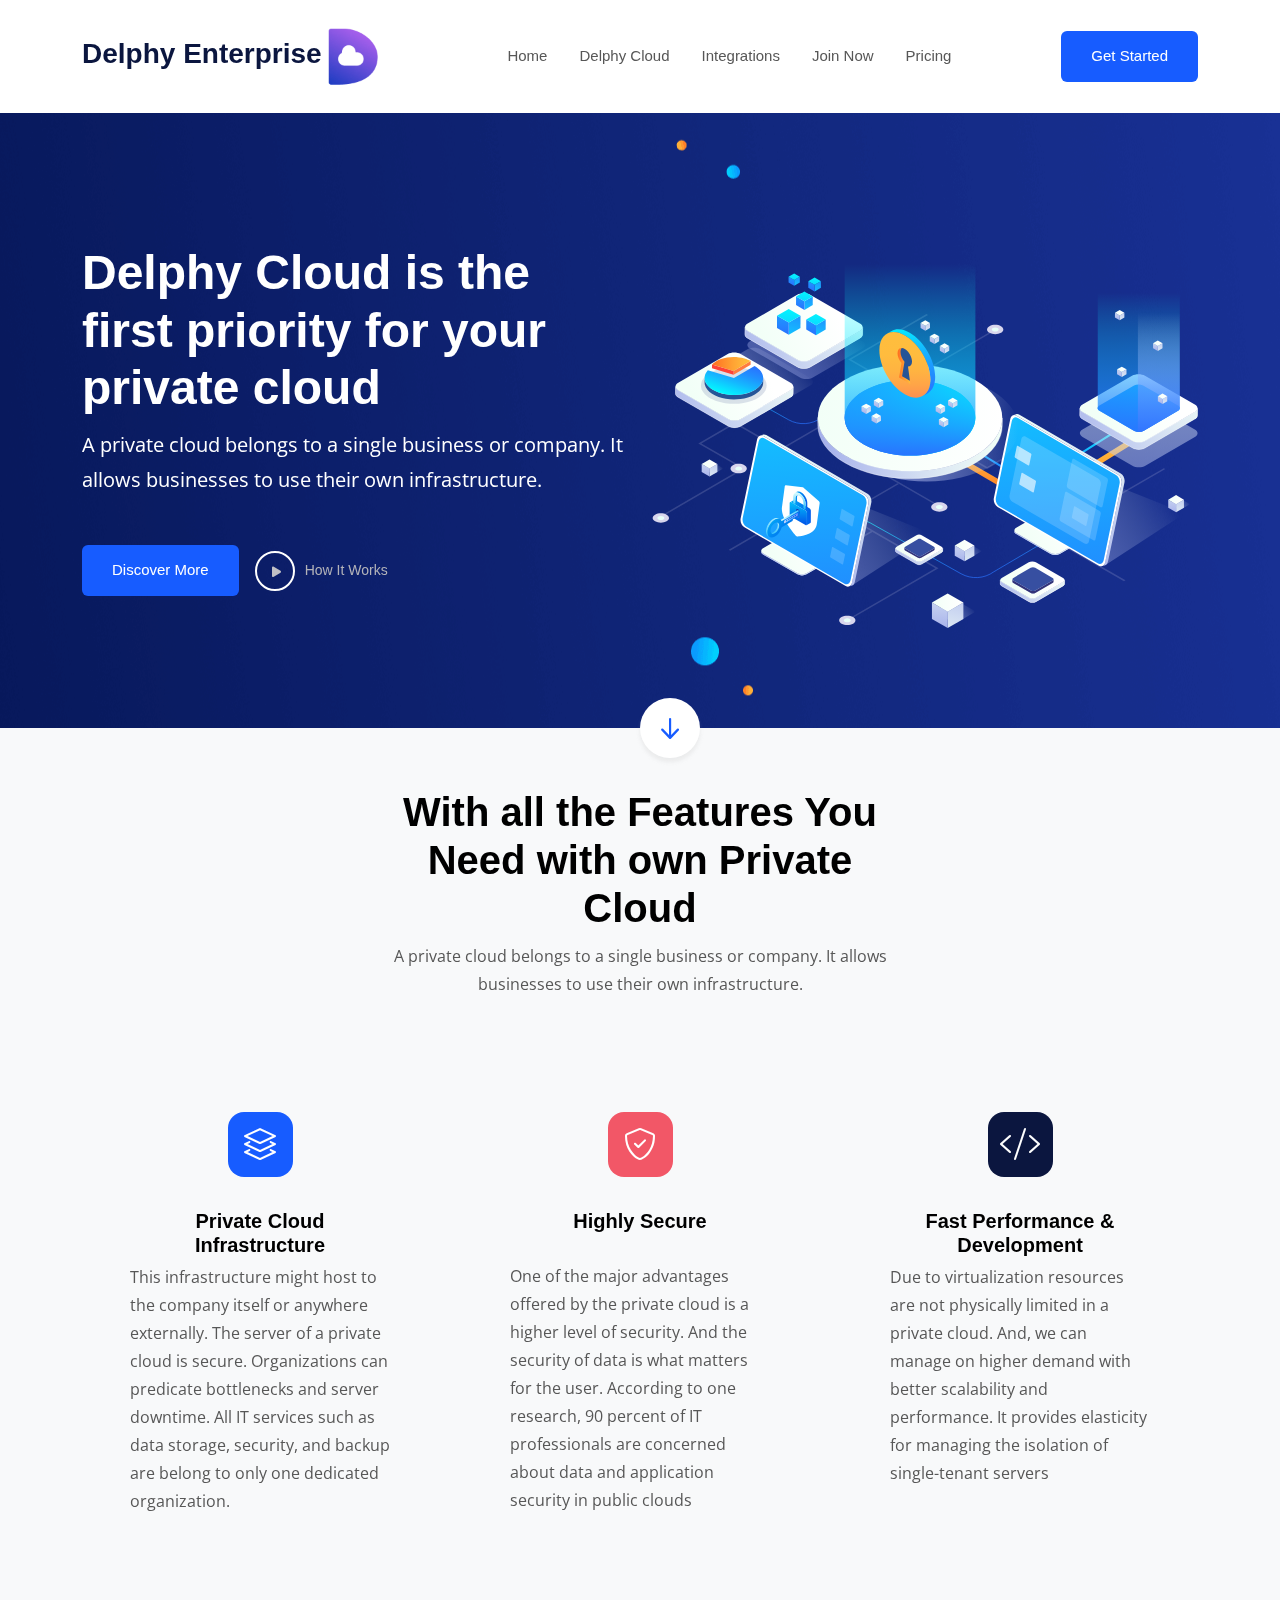
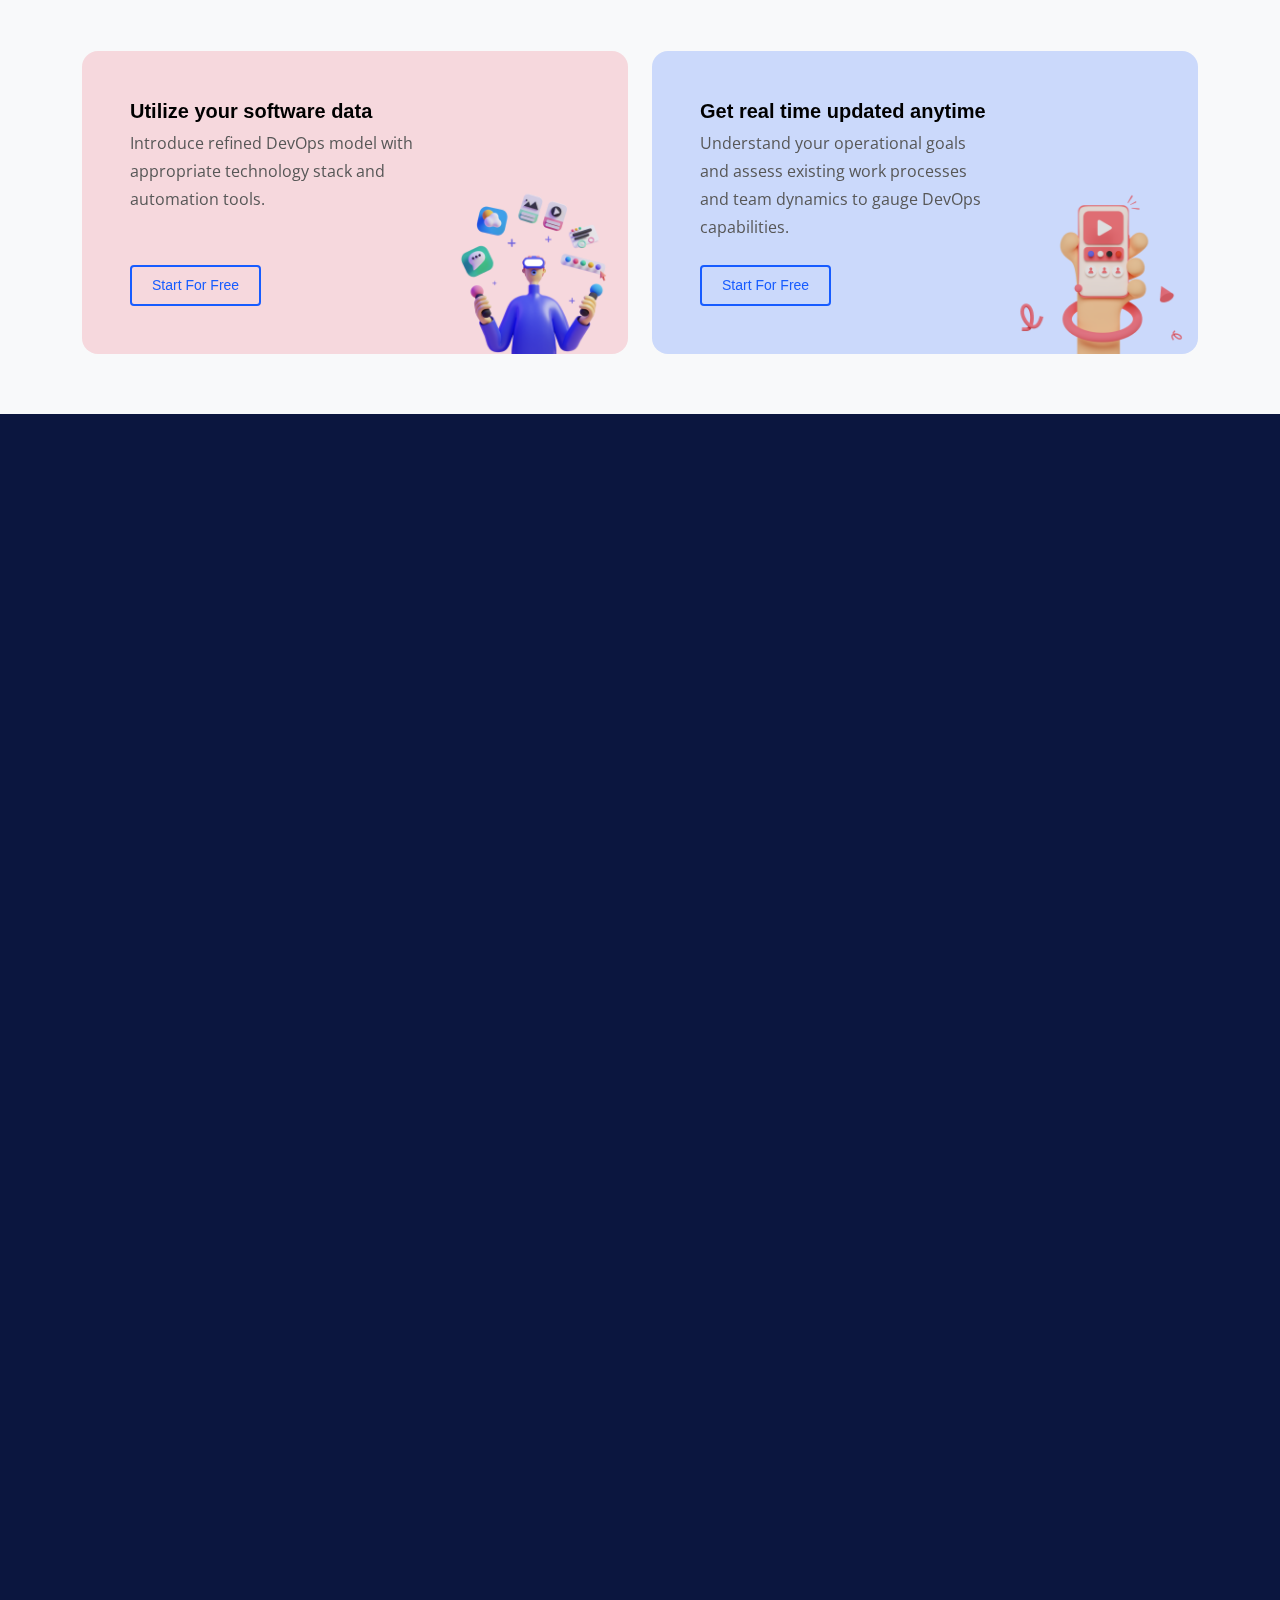
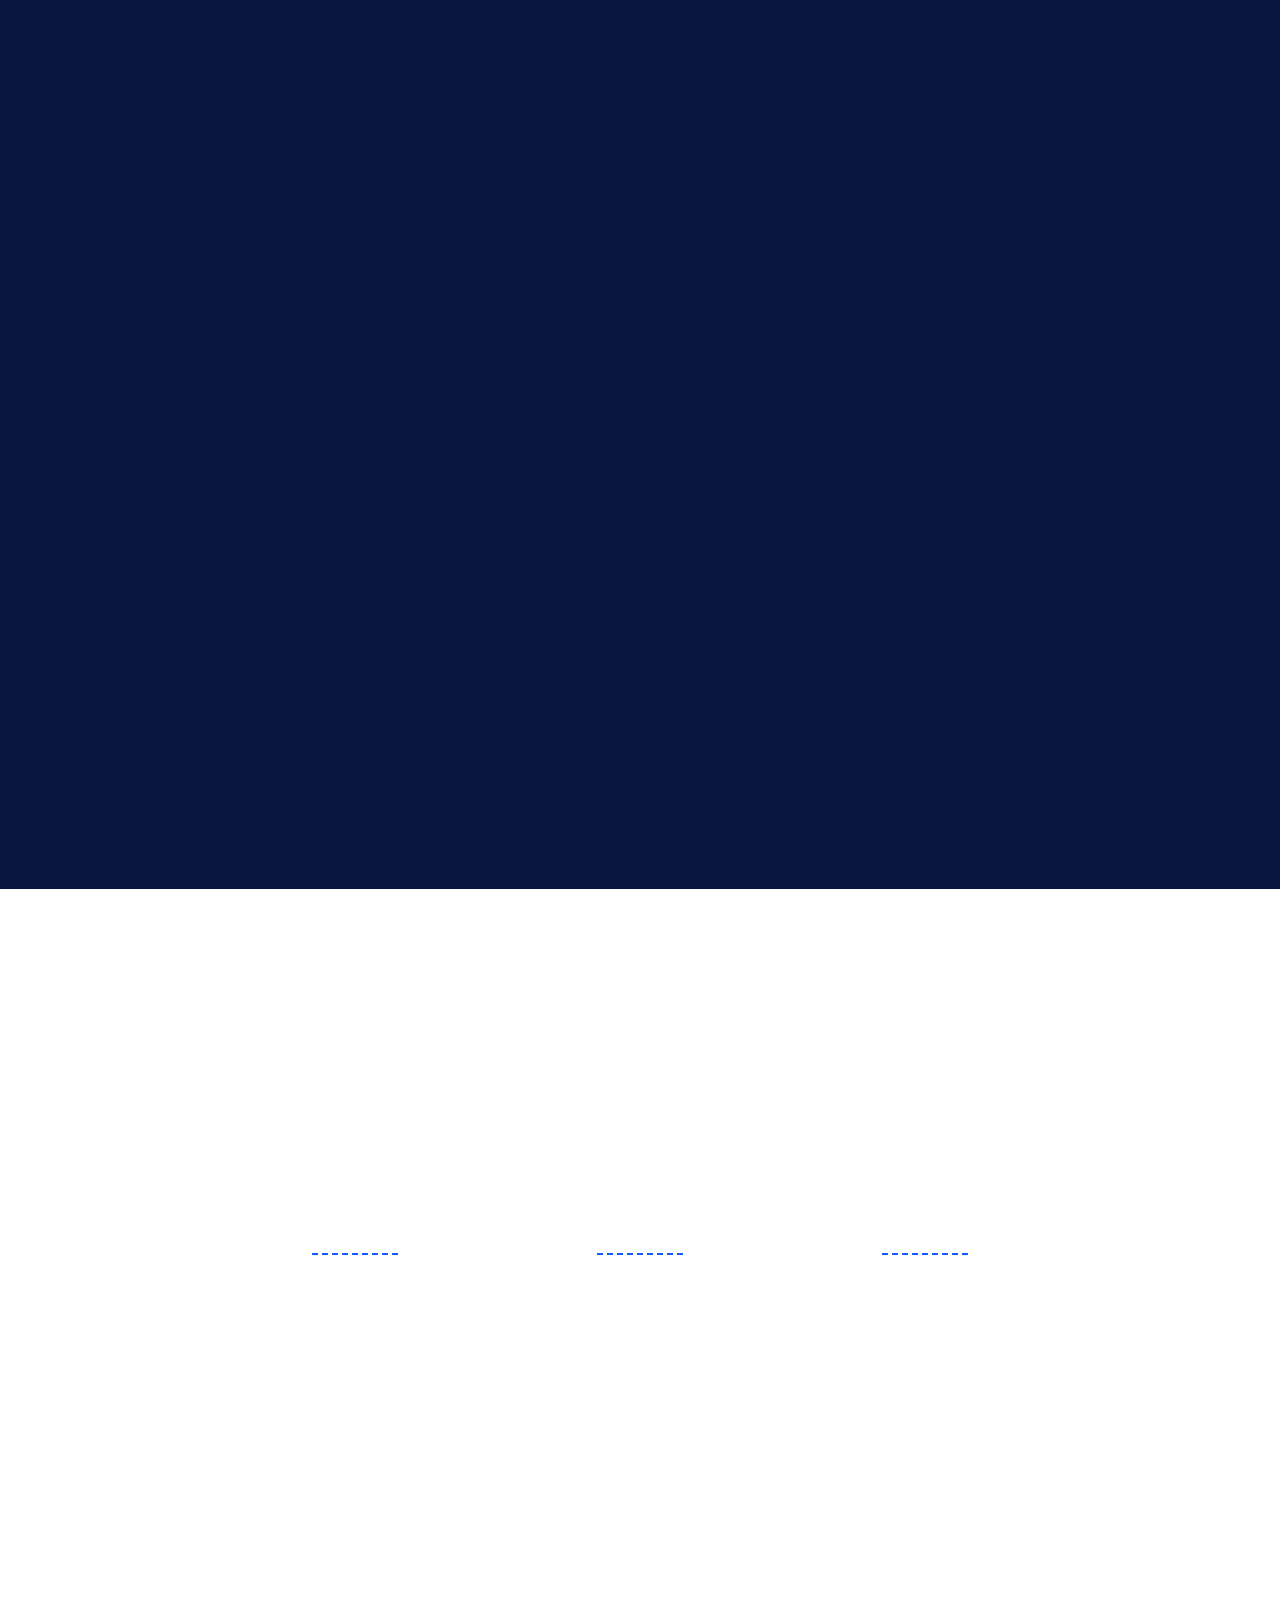
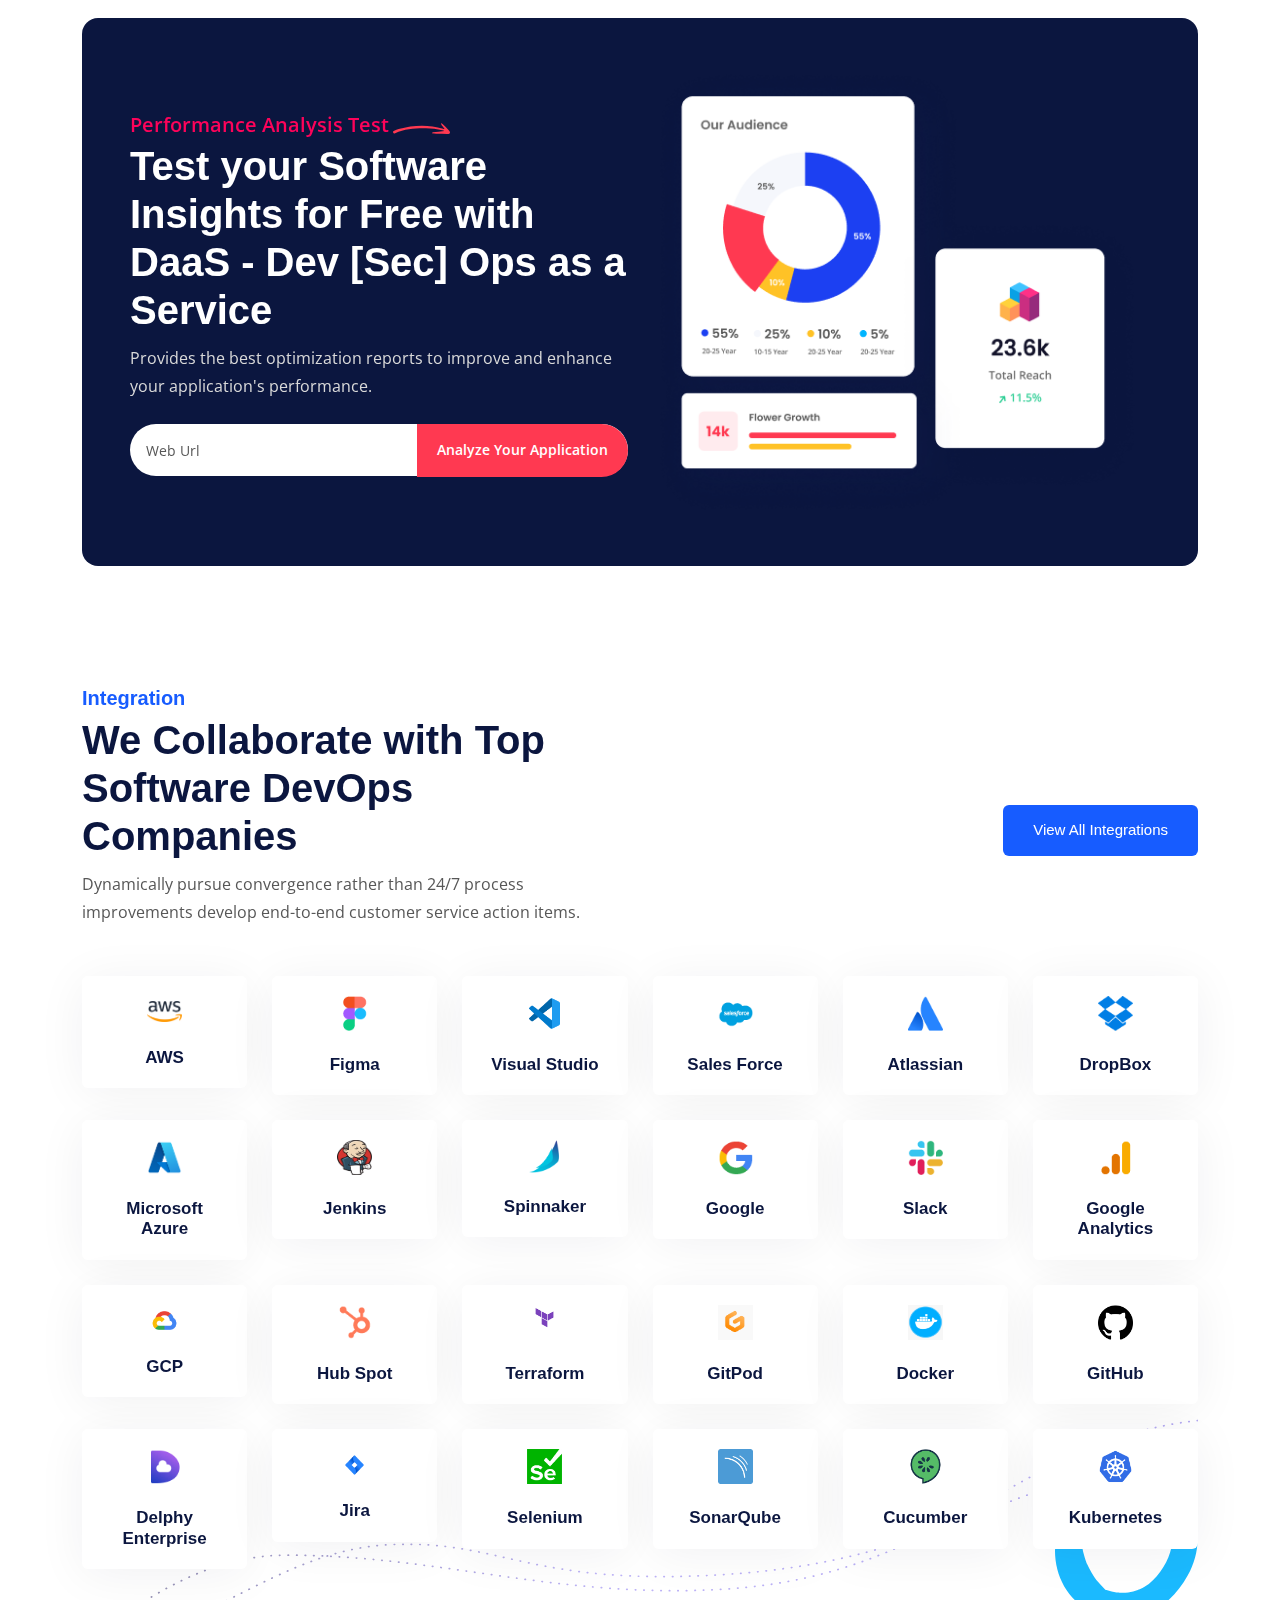
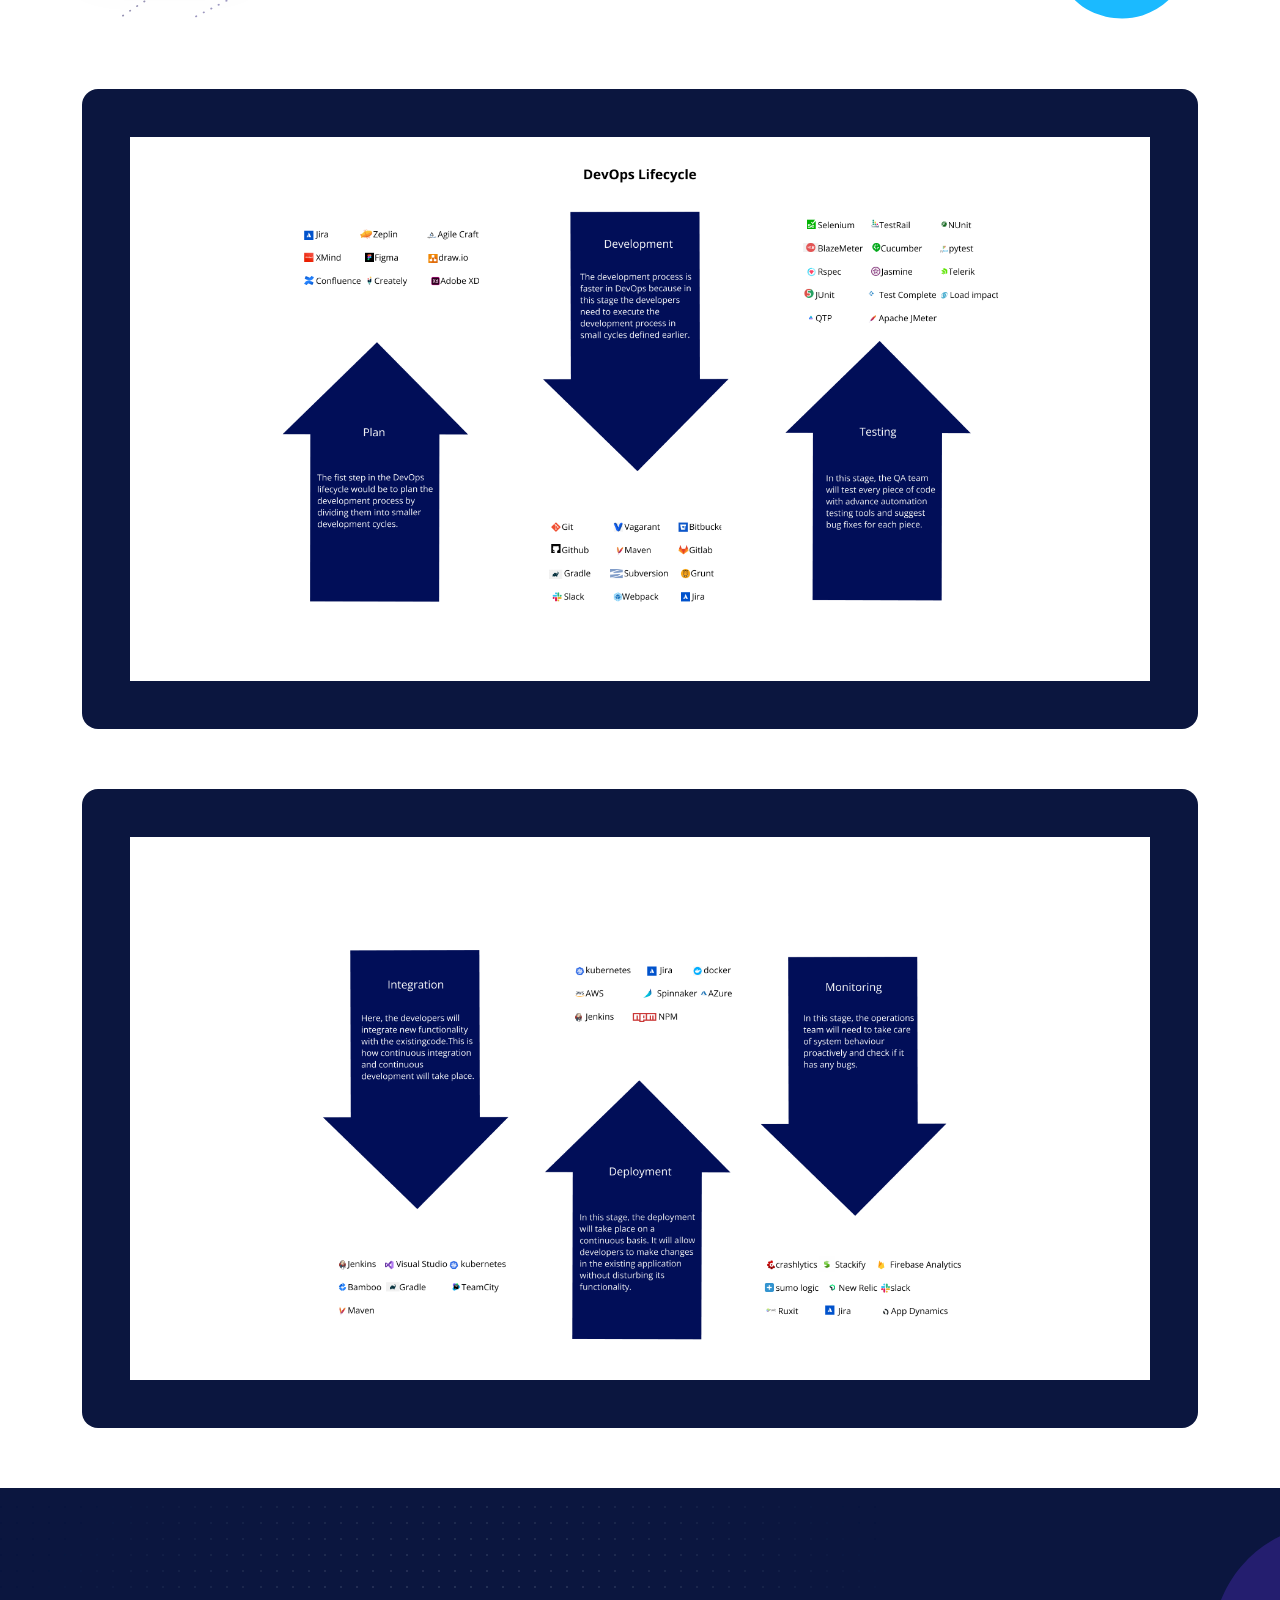
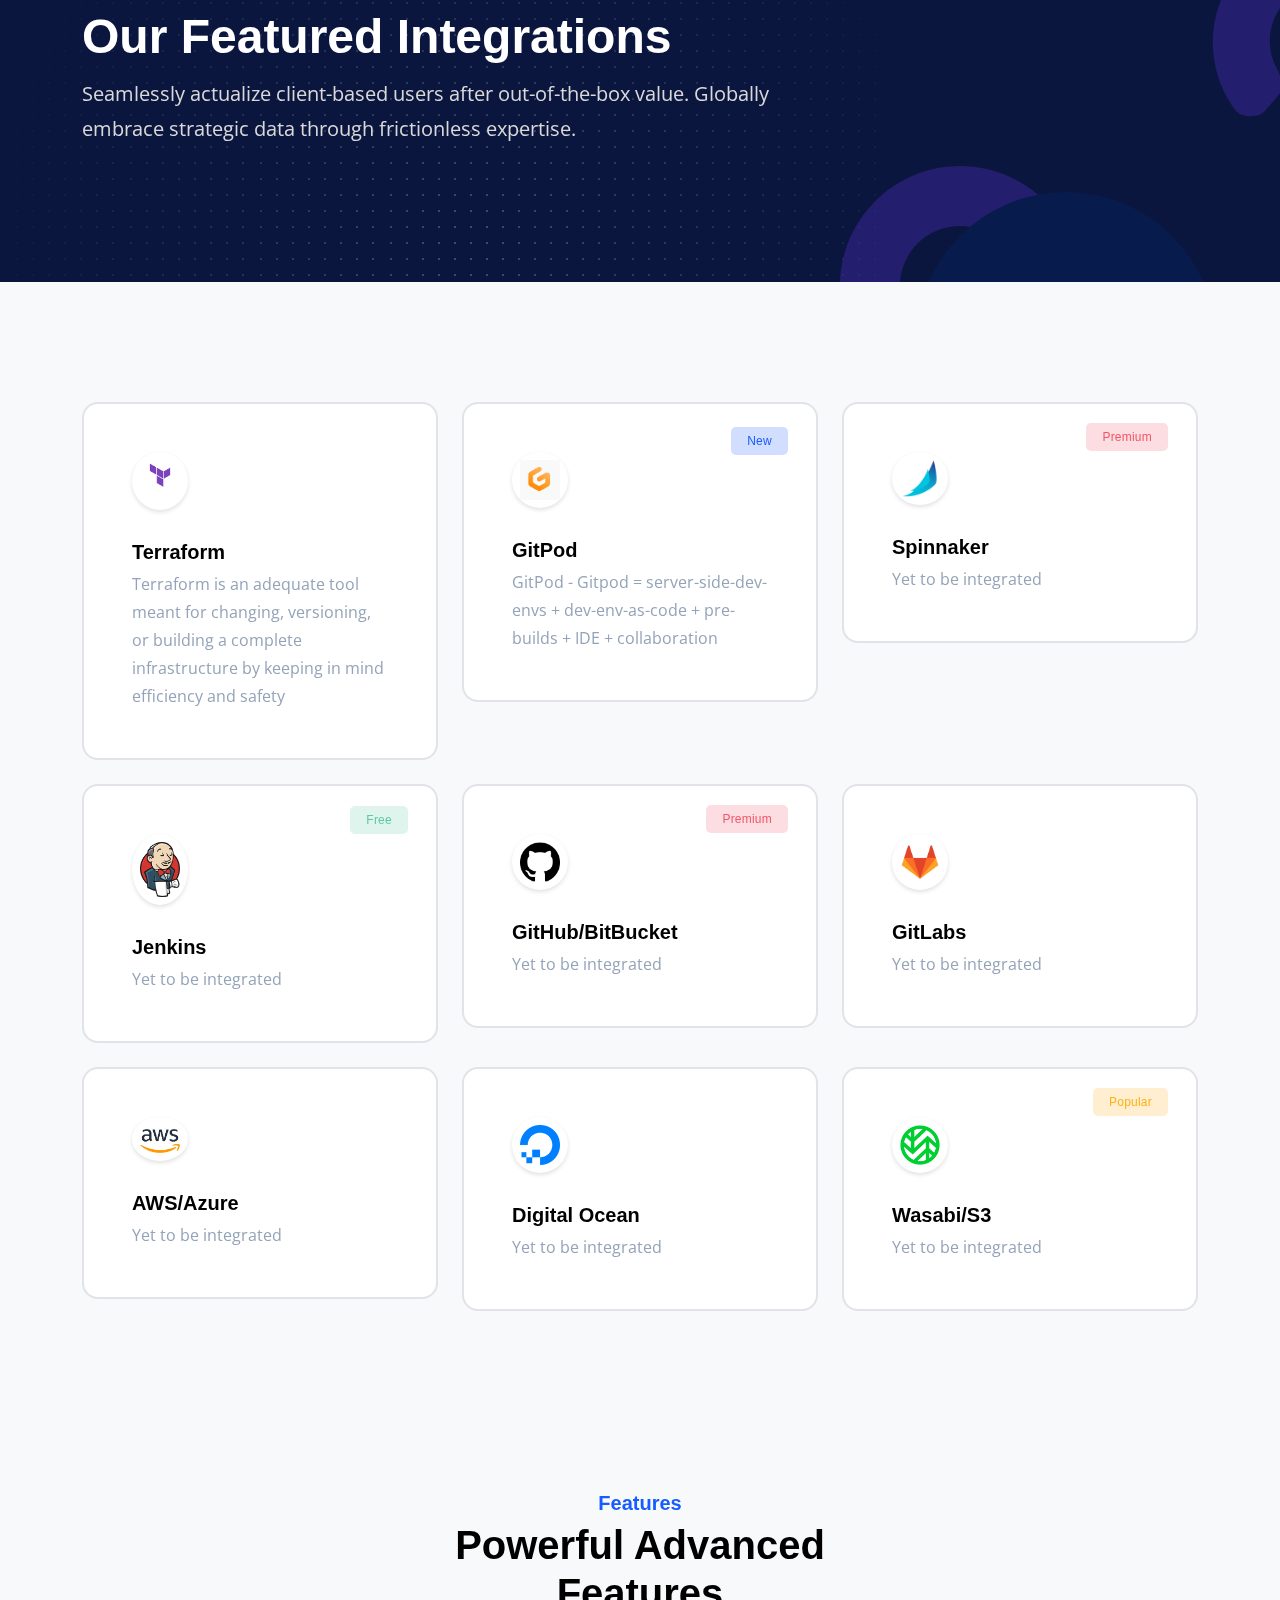
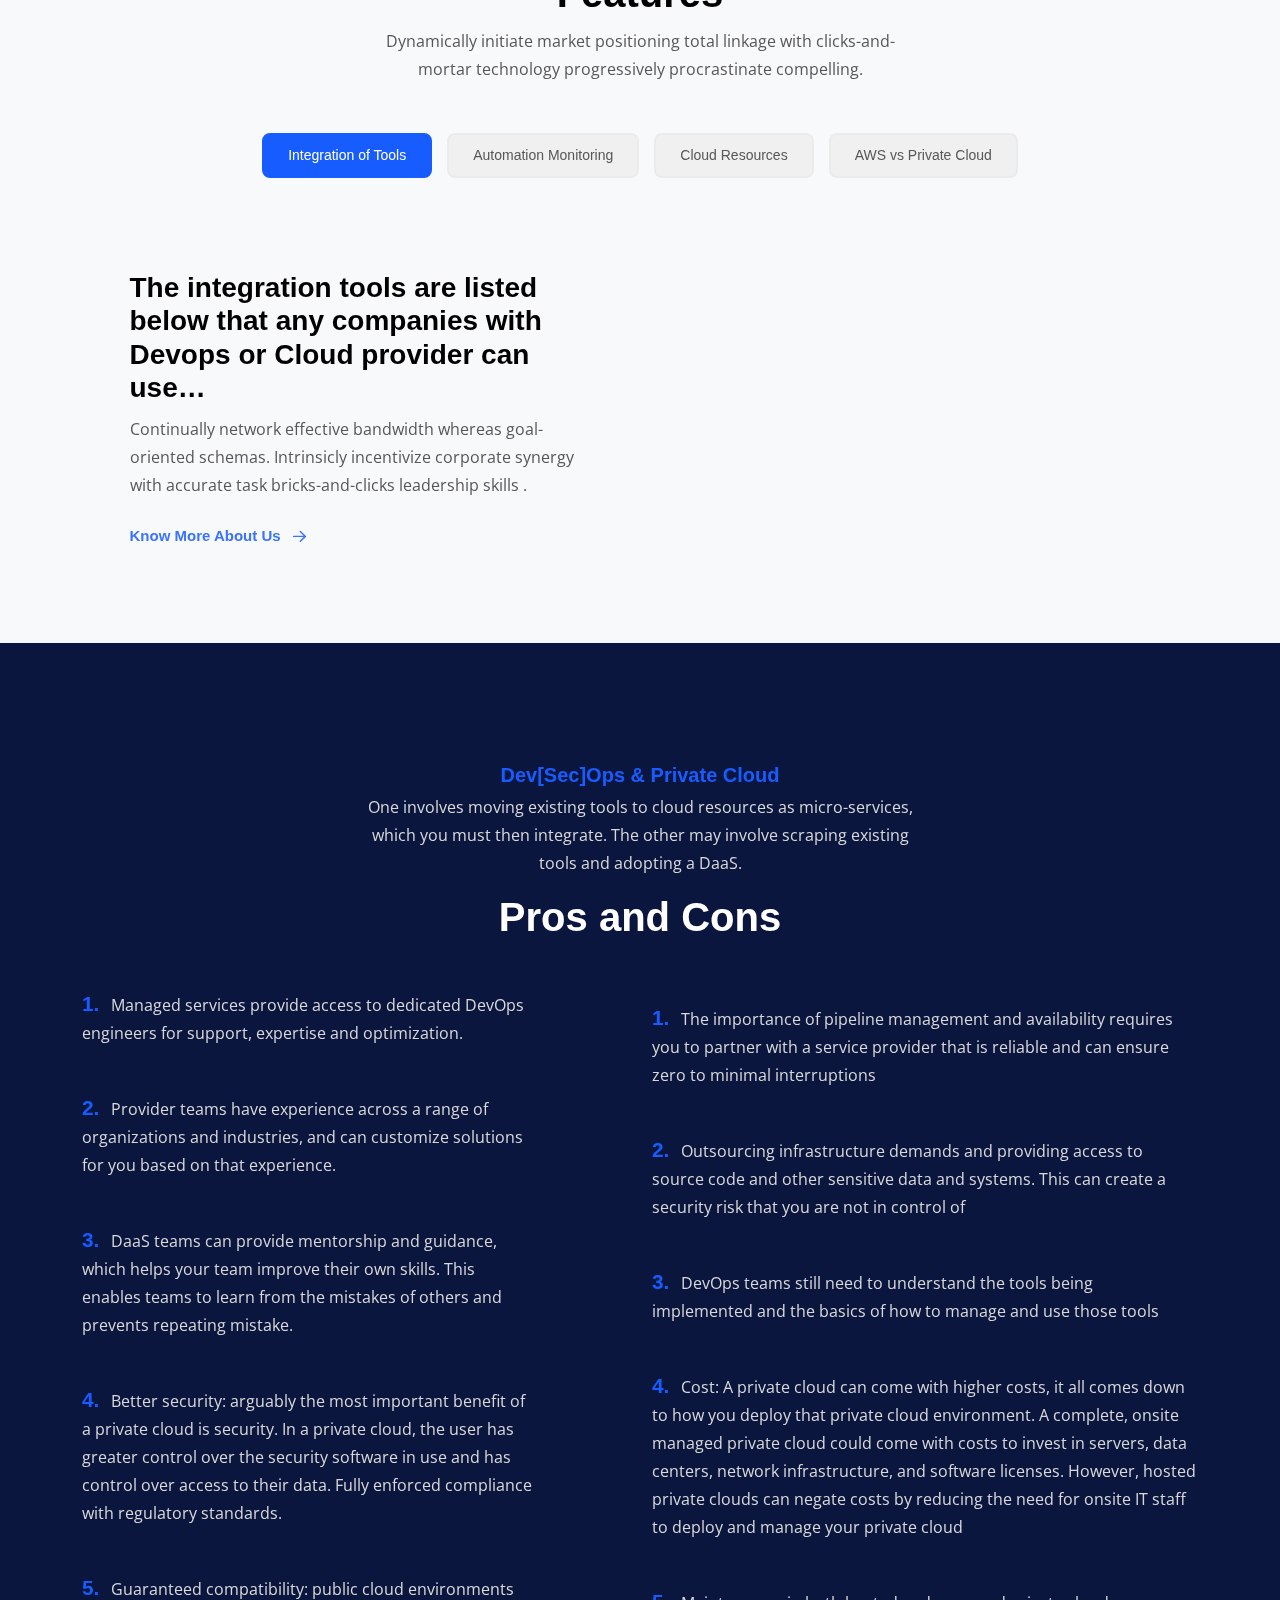
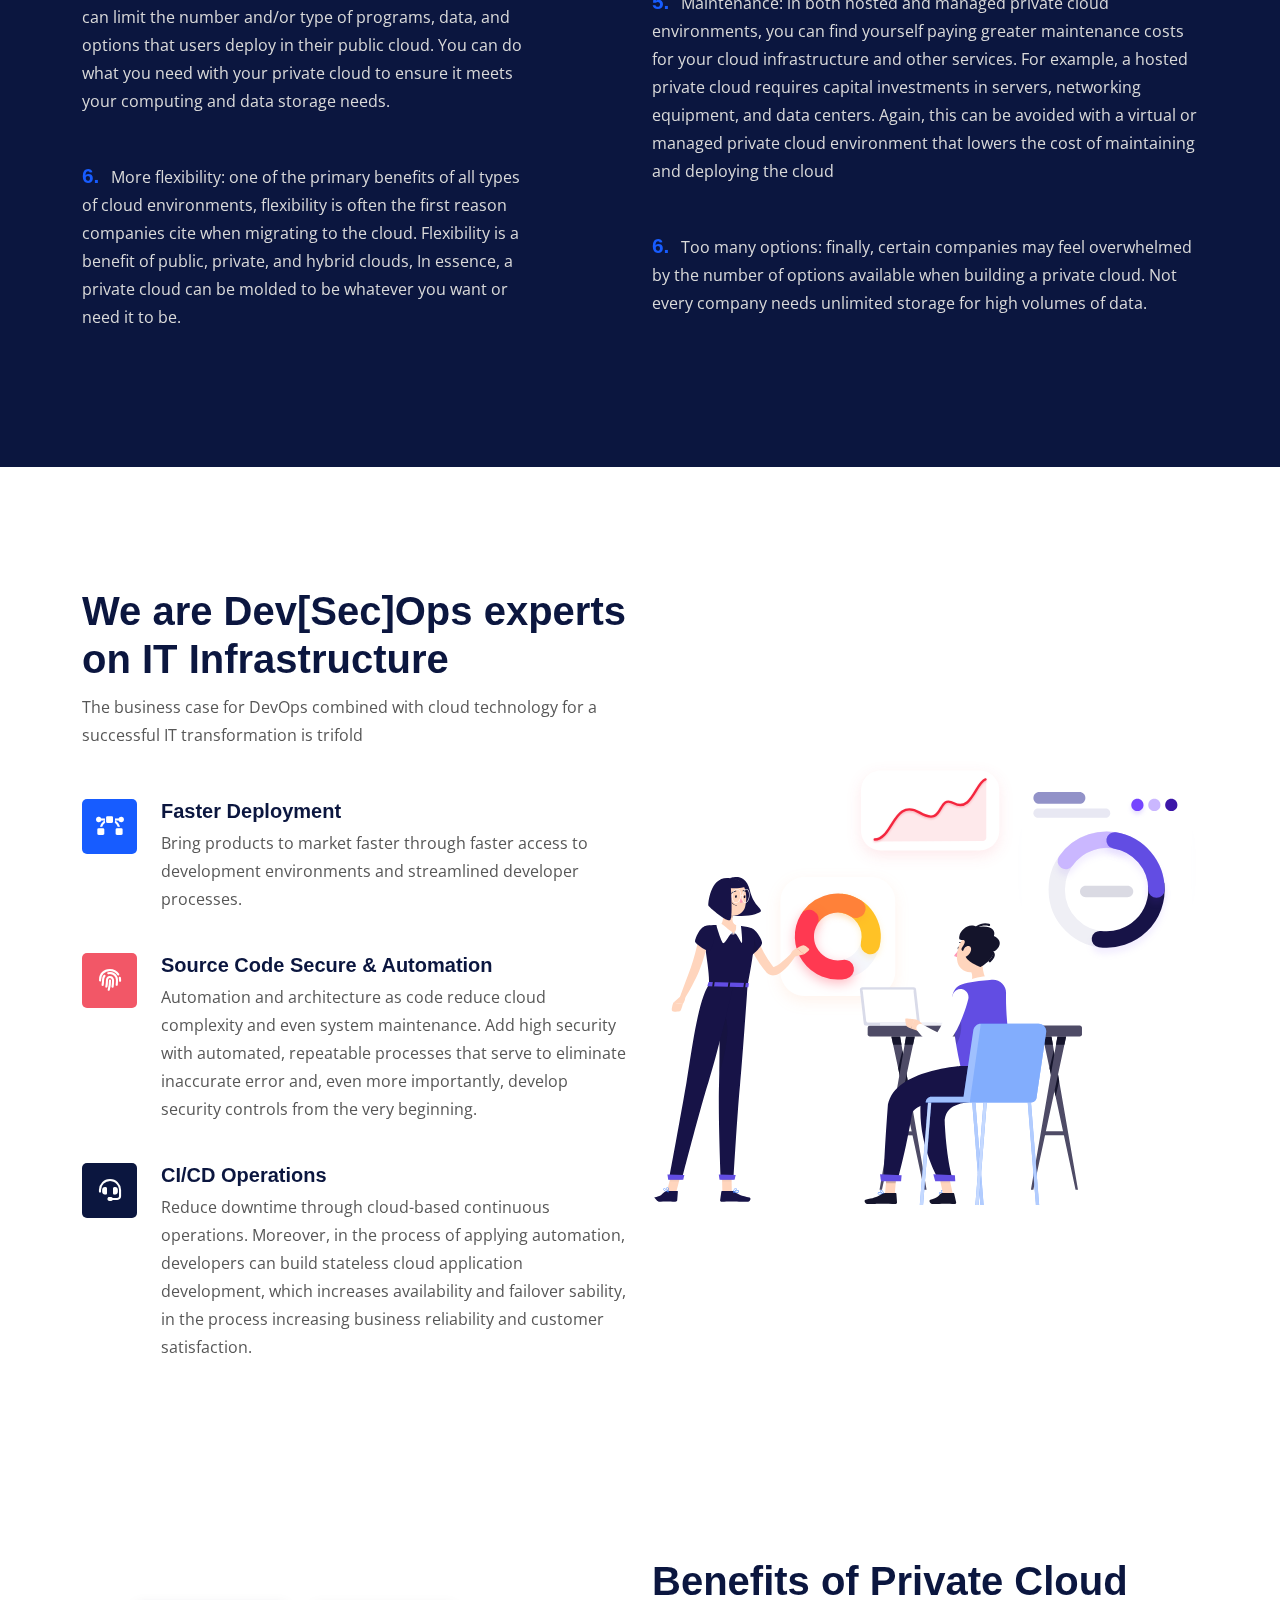
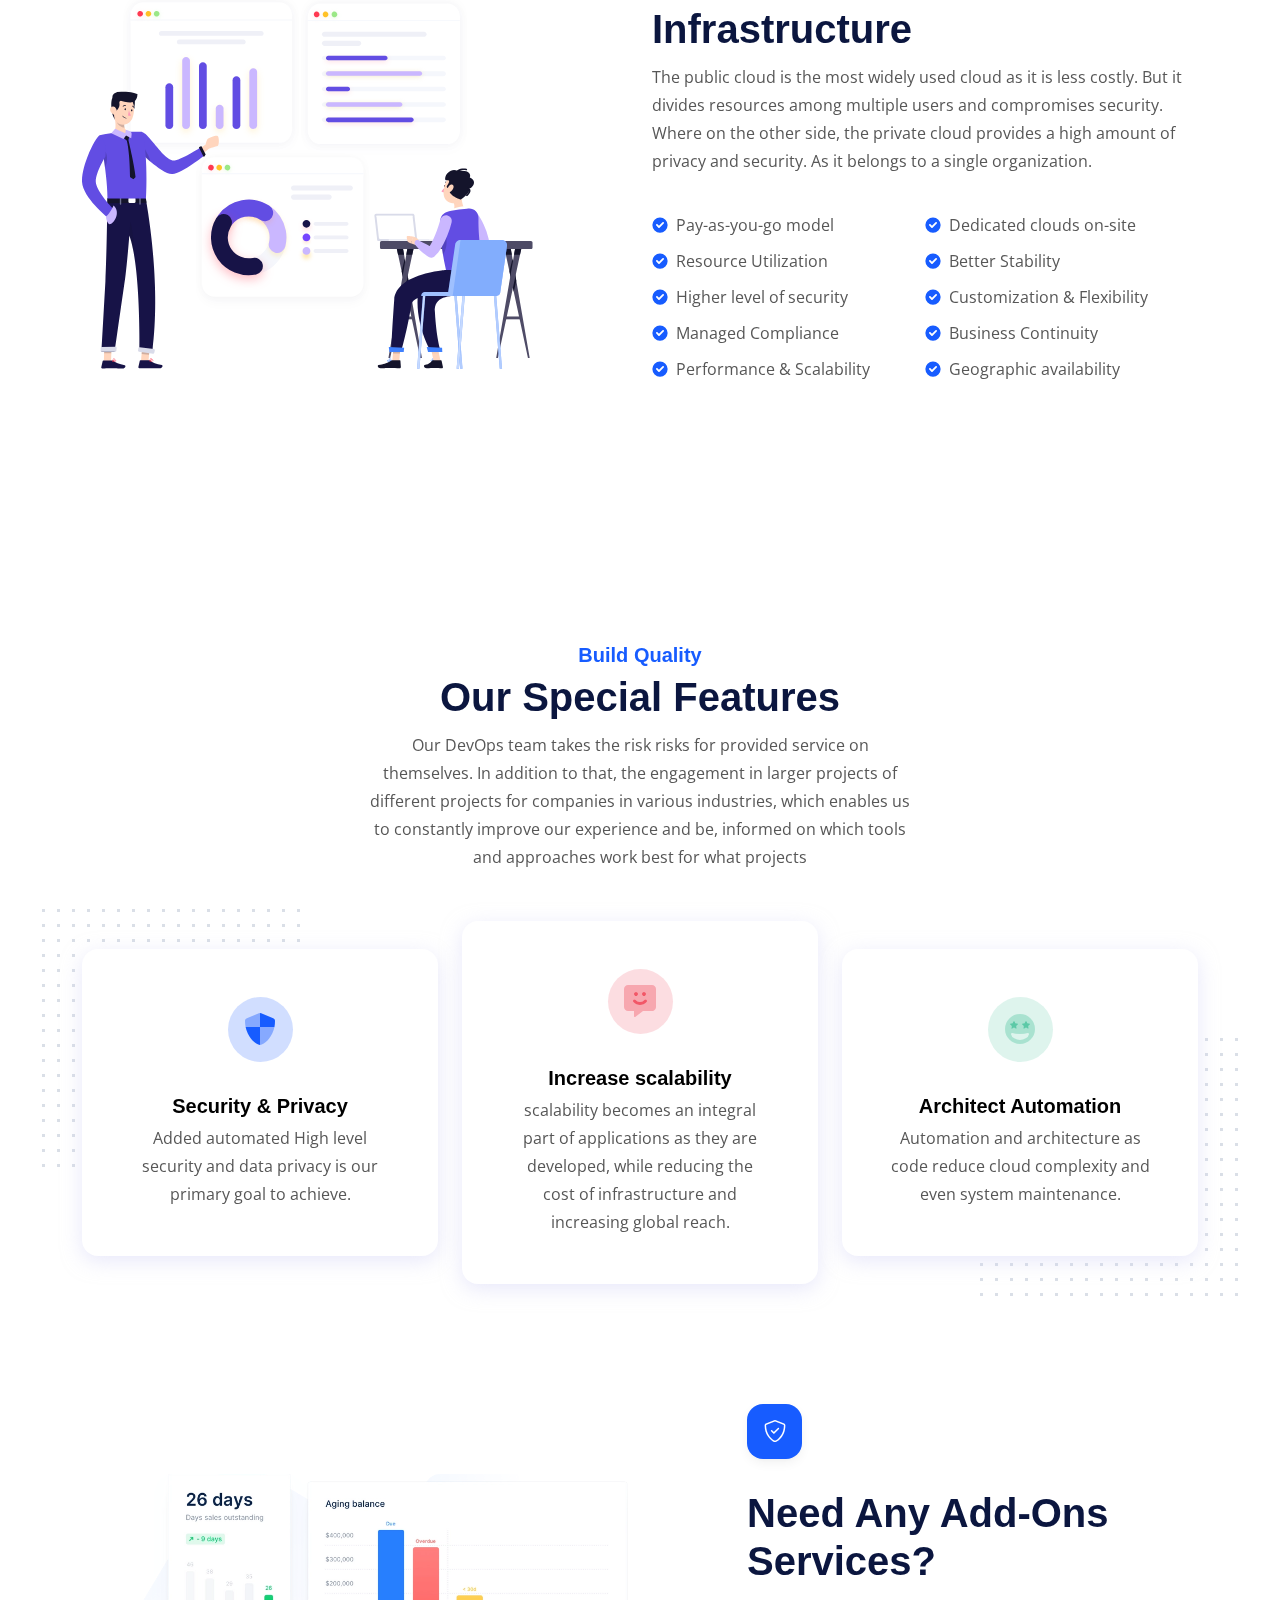
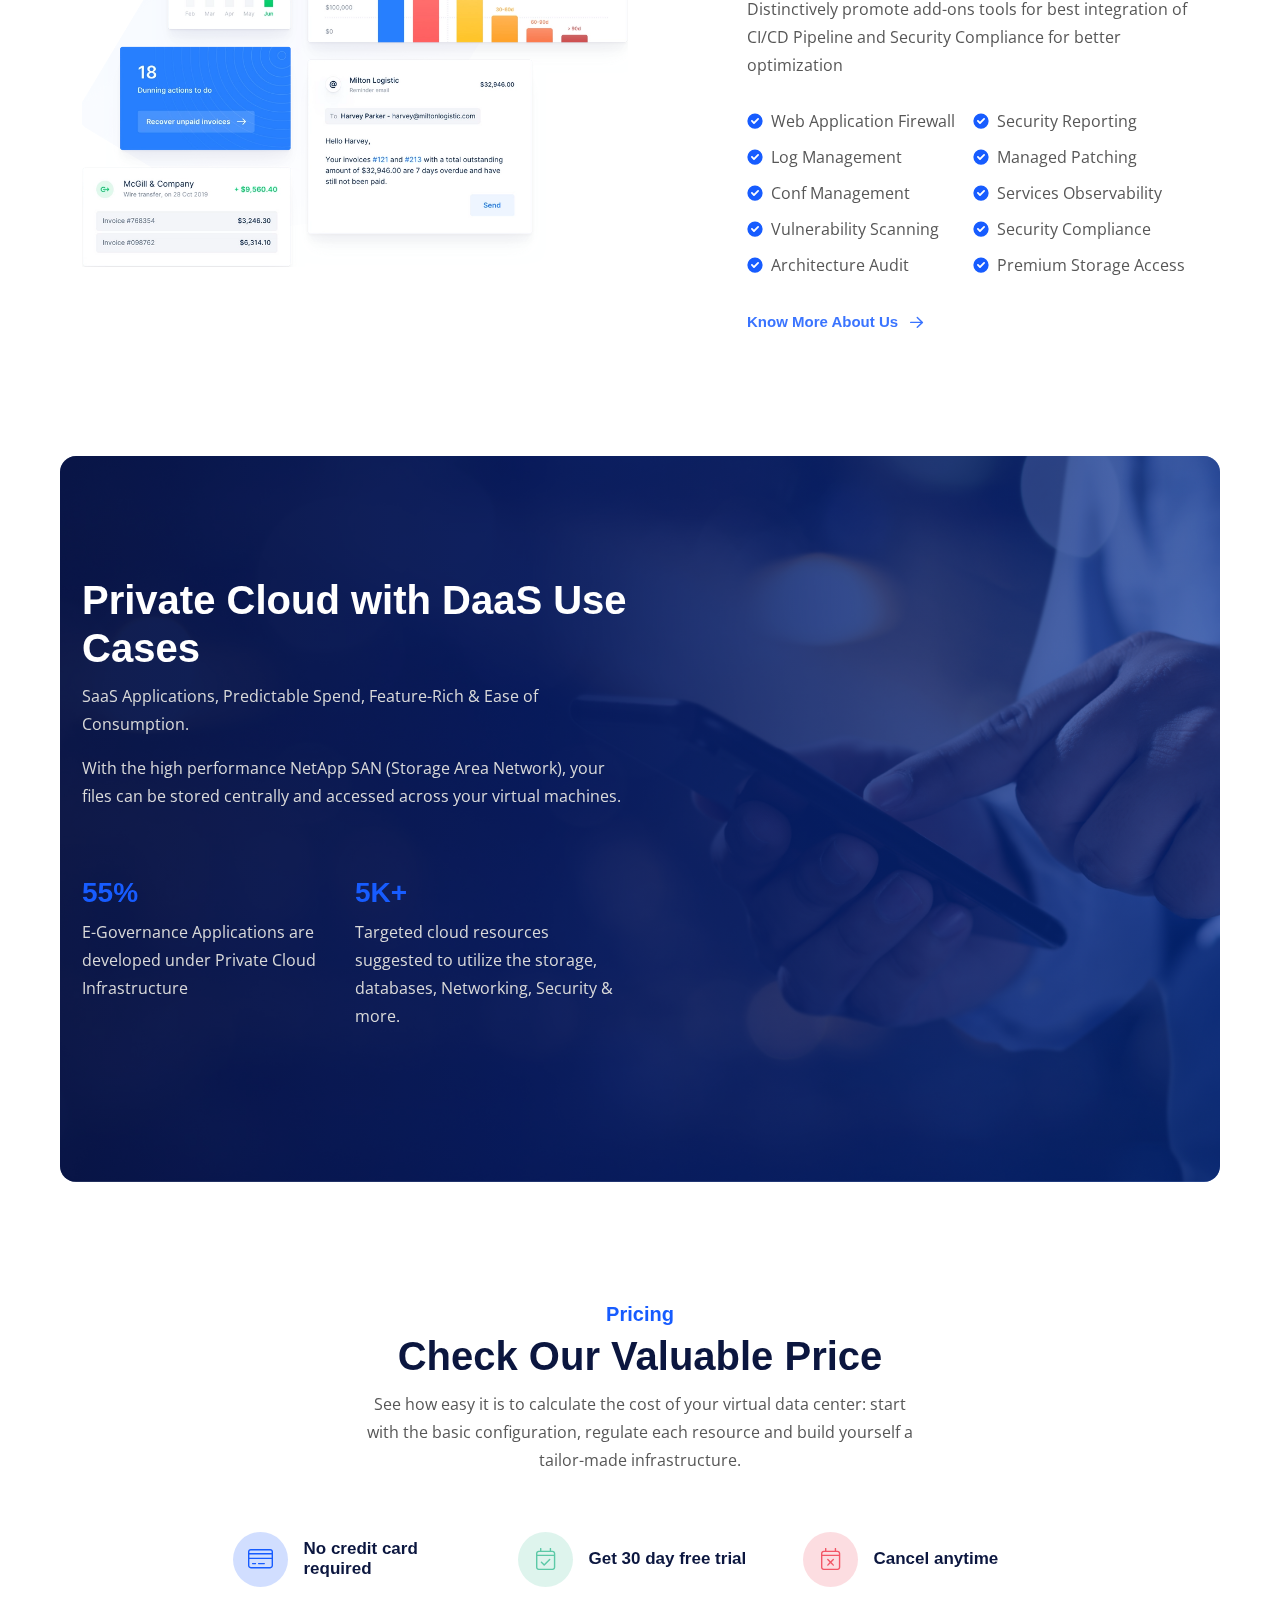
==== delphy-cloud.html @ a012d945 "update with integrations of all" ====
<!DOCTYPE html>
<html lang="en">



<head>
    <!--required meta tags-->
    <meta charset="utf-8">
    <meta name="viewport" content="width=device-width, initial-scale=1">
    <!--twitter og-->
    <meta name="twitter:site" content="@themetags">
    <meta name="twitter:creator" content="@themetags">
    <meta name="twitter:card" content="summary_large_image">
    <meta name="twitter:title" content="Delphy Enterprise | DaaS - Dev [Sec] Ops as a Service | Software & IT Solutions">
    <meta name="twitter:description" content="Delphy Enterprise | DaaS - Dev [Sec] Ops as a Service | Software & IT Solutions">
    <meta name="twitter:image" content="#">

    <!--facebook og-->
    <meta property="og:url" content="#">
    <meta name="twitter:title" content="Delphy Enterprise | DaaS - Dev [Sec] Ops as a Service | Software & IT Solutions">
    <meta property="og:description" content="Delphy Enterprise | DaaS - Dev [Sec] Ops as a Service | Software & IT Solutions">
    <meta property="og:image" content="#">
    <meta property="og:image:secure_url" content="#">
    <meta property="og:image:type" content="image/png">
    <meta property="og:image:width" content="1200">
    <meta property="og:image:height" content="600">

    <!--meta-->
    <meta name="description" content="Delphy Enterprise | DaaS - Dev [Sec] Ops as a Service | Software & IT Solutions | DaaS - Dev [Sec] Ops as a Service creative Saas, software technology, Saas agency & business. It is best and famous software company and Saas website.">
    <meta name="author" content="ThemeTags">

    <!--favicon icon-->
    <link rel="icon" href="assets/img/favicon.png" type="image/png" sizes="16x16">

    <!--title-->
    <title>Delphy Enterprise | DaaS - Dev [Sec] Ops as a Service | Software & IT Solutions</title>

    <!--build:css-->
    <link rel="stylesheet" href="assets/css/main.css">
    <!-- end build -->

    <!--custom css start-->
    <link rel="stylesheet" href="assets/css/custom.css">
    <!--custom css end-->

</head>

<body>

    <!--preloader start-->
    <div id="preloader">
        <div class="preloader-wrap">
            <!-- <img src="assets/img/favicon.png" alt="logo" class="img-fluid preloader-icon" /> -->
            <div class="loading-bar"></div>
        </div>
    </div>
    <!--preloader end-->
    <!--main content wrapper start-->
    <div class="main-wrapper">

        <header class="main-header w-100 z-10">
            <nav class="navbar navbar-expand-xl navbar-light sticky-header">
                <div class="container d-flex align-items-center justify-content-lg-between position-relative">
                    <a href="index.html" class="navbar-brand d-flex align-items-center mb-md-0 text-decoration-none">
                        <img src="assets/img/logo.png" alt="logo" class="img-fluid logo-white" />
                        <h3 style="padding-top: 6px;">Delphy Enterprise</h3>
                        <img src="assets/img/logo.png" alt="logo" class="img-fluid logo-color" style="height: 60px;" />
                    </a>
                    <a class="navbar-toggler position-absolute right-0 border-0" href="#offcanvasWithBackdrop" role="button">
                        <span class="far fa-bars" data-bs-toggle="offcanvas" data-bs-target="#offcanvasWithBackdrop" aria-controls="offcanvasWithBackdrop"></span>
                    </a>
                    <div class="clearfix"></div>
                    <div class="collapse navbar-collapse justify-content-center">
                        <ul class="nav col-12 col-md-auto justify-content-center main-menu">
                            <li class="nav-item">
                                <a class="nav-link" href="index.html" role="button" aria-expanded="false">
                                    Home
                                </a>
                            </li>
                            <li class="nav-item">
                                <a class="nav-link" href="delphy-cloud.html" role="button" aria-expanded="false">
                                    Delphy Cloud
                                </a>
                            </li>
                            <li class="nav-item">
                                <a class="nav-link" href="integration.html" role="button" aria-expanded="false">
                                    Integrations
                                </a>
                            </li>
                            <li class="nav-item">
                                <a class="nav-link" href="join.html" role="button" aria-expanded="false">
                                    Join Now
                                </a>
                            </li>
                            <li class="nav-item">
                                <a class="nav-link" href="pricing.html" role="button" aria-expanded="false">
                                    Pricing
                                </a>
                            </li>
                        </ul>
                    </div>
                    <div class="action-btns text-end me-5 me-lg-0 d-none d-md-block d-lg-block">
                        <a href="#requestdemo" class="btn btn-primary">Get Started</a>
                    </div>
                </div>
            </nav>
        </header>

        <section class="hero-section text-white" style="background: url('assets/img/cyber_banner_img.png')no-repeat center center; padding: 100px 0;">
            <div class="container">
                <div class="row align-items-center">
                    <div class="col-lg-6 col-md-10">
                        <div class="hero-content-wrap mt-5 mt-lg-0 mt-xl-0">
                            <h1 class="fw-bold display-5 text-white">
                                Delphy Cloud is the first priority for your private cloud
                            </h1>
                            <p class="lead">
                                A private cloud belongs to a single business or company. It allows businesses to use their own infrastructure.
                            </p>
                            <div class="action-btn mt-5 align-items-center d-block d-sm-flex d-lg-flex d-md-flex">
                                <a href="#requestdemo" class="btn btn-primary me-3">Discover More</a>
                                <a href="" class="text-decoration-none popup-youtube d-inline-flex align-items-center watch-now-btn mt-3 mt-lg-0 mt-md-0">
                                    <i class="fas fa-play"></i> How It Works
                                </a>
                            </div>
                        </div>
                    </div>
                    <div class="col-lg-6 col-md-8 mt-5">
                        <div class="hero-img position-relative circle-shape-images">
                            <img src="assets/img/cyber_banner_image.svg" alt="hero img" class="img-fluid position-relative z-5" />
                        </div>
                    </div>
                </div>
                <div class="cyber-down-btn text-center position-relative d-none d-lg-block">
                    <a href="#cyber-about" class="text-primary" style="top: 70px;">
                        <i class="far fa-arrow-down"></i>
                    </a>
                </div>
            </div>
        </section>
        <!-- Hero End -->

        <!--feature promo section start-->
        <section class="feature-promo ptb-60 bg-light">
            <div class="container">
                <div class="row justify-content-center">
                    <div class="col-lg-6 col-md-10">
                        <div class="section-heading text-center">
                            <h2>With all the Features You Need with own Private Cloud</h2>
                            <p>A private cloud belongs to a single business or company. It allows businesses to use their own infrastructure.</p>
                        </div>
                    </div>
                </div>
                <div class="row justify-content-center">
                    <div class="col-lg-4 col-md-6">
                        <div class="single-feature-promo p-lg-5 p-4 text-center mt-3">
                            <div class="feature-icon icon-center pb-5 rounded-custom bg-primary">
                                <i class="fal fa-layer-group fa-2x text-white"></i>
                            </div>
                            <div class="feature-info-wrap">
                                <h3 class="h5">Private Cloud Infrastructure</h3>
                                <p class="pjus">This infrastructure might host to the company itself or anywhere externally. The server of a private cloud is secure. Organizations can predicate bottlenecks and server downtime. All IT services such as data storage, security,
                                    and backup are belong to only one dedicated organization.</p>
                            </div>
                        </div>
                    </div>
                    <div class="col-lg-4 col-md-6">
                        <div class="single-feature-promo p-lg-5 p-4 text-center mt-3">
                            <div class="feature-icon icon-center pb-5 rounded-custom bg-danger">
                                <i class="fal fa-shield-check fa-2x text-white"></i>
                            </div>
                            <div class="feature-info-wrap">
                                <h3 class="h5">Highly Secure</h3>
                                <p class="pjusp">One of the major advantages offered by the private cloud is a higher level of security. And the security of data is what matters for the user. According to one research, 90 percent of IT professionals are concerned about
                                    data and application security in public clouds</p>
                            </div>
                        </div>
                    </div>
                    <div class="col-lg-4 col-md-6">
                        <div class="single-feature-promo p-lg-5 p-4 text-center mt-3">
                            <div class="feature-icon icon-center pb-5 rounded-custom bg-dark">
                                <i class="fal fa-code fa-2x text-white"></i>
                            </div>
                            <div class="feature-info-wrap">
                                <h3 class="h5">Fast Performance &amp; Development</h3>
                                <p class="pjus">Due to virtualization resources are not physically limited in a private cloud. And, we can manage on higher demand with better scalability and performance. It provides elasticity for managing the isolation of single-tenant
                                    servers
                                </p>
                            </div>
                        </div>
                    </div>
                </div>
                <div class="row pt-lg-5 pt-3">
                    <div class="col-lg-6 mt-4">
                        <div class="position-relative d-flex flex-column h-100 flex-wrap bg-danger-soft p-5 rounded-custom">
                            <div class="cta-left-info mb-2">
                                <h5>Utilize your software data</h5>
                                <p>Introduce refined DevOps model with appropriate technology stack and automation tools. </p>
                            </div>
                            <div class="mt-auto">
                                <a href="#requestdemo" class="btn btn-outline-primary btn-sm">Start For Free</a>
                            </div>
                            <div class="cta-img position-absolute right-0 bottom-0">
                                <img src="assets/img/cta-img-1.png" alt="cta img" class="img-fluid">
                            </div>
                        </div>
                    </div>
                    <div class="col-lg-6 mt-4">
                        <div class="position-relative d-flex flex-column h-100 flex-wrap bg-primary-soft p-5 rounded-custom">
                            <div class="cta-left-info mb-2">
                                <h5>Get real time updated anytime</h5>
                                <p>Understand your operational goals and assess existing work processes and team dynamics to gauge DevOps capabilities. </p>
                            </div>
                            <div class="mt-auto">
                                <a href="#requestdemo" class="btn btn-outline-primary btn-sm">Start For Free</a>
                            </div>
                            <div class="cta-img position-absolute right-0 bottom-0">
                                <img src="assets/img/cta-img-2.png" alt="cta img" class="img-fluid">
                            </div>
                        </div>
                    </div>
                </div>
            </div>
        </section>
        <!--feature promo section end-->

        <!--feature service grid section start-->
        <section class="feature-section ptb-120 bg-dark text-white ">
            <div class="container">
                <div class="row justify-content-center">
                    <div class="col-lg-6 col-md-10">
                        <div class="section-heading text-center" data-aos="fade-up">
                            <h2>Things to Offer for an Organization.</h2>
                            <p>Understand your operational goals and assess existing work processes and team dynamics to gauge DevOps capabilities</p>
                        </div>
                    </div>
                </div>
                <div class="row">
                    <div class="col-12">
                        <div class="feature-grid">
                            <div class="feature-card  bg-custom-light promo-border-hover border border-2 border-light text-white shadow-sm highlight-card rounded-custom p-5" data-aos="fade-up" data-aos-delay="50">
                                <div class="icon-box d-inline-block rounded-circle bg-primary-soft mb-32">
                                    <i class="fal fa-analytics icon-sm text-primary"></i>
                                </div>
                                <div class="feature-content">
                                    <h3 class="h5">Advanced analytics</h3>
                                    <p>Data visualization is an easy way of radiating information and keep your KPIs visible, facilitating continuous monitoring, and focusing on the objectives set for you or your team.
                                    </p>
                                    <p> Professionally architect unique process improvements via optimal.</p>
                                    <h6 class="mt-4">Included with...</h6>
                                    <ul class="list-unstyled mb-0">
                                        <li class="py-1"><i class="fad fa-check-circle me-2 text-primary"></i>Heatmaps, Treemaps</li>
                                        <li class="py-1"><i class="fad fa-check-circle me-2 text-primary"></i>Histogram</li>
                                        <li class="py-1"><i class="fad fa-check-circle me-2 text-primary"></i>Pie charts, Stacked bar charts</li>
                                        <li class="py-1"><i class="fad fa-check-circle me-2 text-primary"></i>Analytics-as-a-Service</li>
                                        <li class="py-1"><i class="fad fa-check-circle me-2 text-primary"></i>Showcasing Success/Failure Rates</li>
                                        <li class="py-1"><i class="fad fa-check-circle me-2 text-primary"></i>DevOps Analytics</li>
                                    </ul>
                                </div>
                                <a href="#" class="link-with-icon text-decoration-none mt-3">View Details <i class="far fa-arrow-right"></i></a>
                            </div>
                            <div class="feature-card  bg-custom-light promo-border-hover border border-2 border-light text-white shadow-sm rounded-custom p-5" data-aos="fade-up" data-aos-delay="50">
                                <div class="icon-box d-inline-block rounded-circle bg-success-soft mb-32">
                                    <i class="fal fa-file-chart-line icon-sm text-success"></i>
                                </div>
                                <div class="feature-content">
                                    <h3 class="h5">Feeding Events Into a Data Lake</h3>
                                    <p class="mb-0">Small-T: Preserve the data as much as possible with maximum detail. Transformation is limited to the reduction of time-based granularity, ID normalization across systems, and data-type conversions.
                                    </p>
                                    <p>Big-T: Join data from different sources and compute KPI values relevant to the business
                                    </p>
                                </div>
                                <a href="#" class="link-with-icon text-decoration-none mt-3">View Details <i class="far fa-arrow-right"></i></a>
                            </div>
                            <div class="feature-card  bg-custom-light promo-border-hover border border-2 border-light text-white shadow-sm rounded-custom p-5" data-aos="fade-up" data-aos-delay="50">
                                <div class="icon-box d-inline-block rounded-circle bg-danger-soft mb-32">
                                    <i class="fal fa-user-friends icon-sm text-danger"></i>
                                </div>
                                <div class="feature-content">
                                    <h3 class="h5">KPI Extractions</h3>
                                    <p class="mb-0">QThe goal of this phase is to distill information from the Data Lake and aggregate data across three dimensions: Projects, Systems, and People.</p>
                                    <!-- <h3 class="h5">CI Build Metadata and Logs</h3> -->
                                    <!-- <p class="mb-0">QThe goal of this phase is to distill information from the Data Lake and aggregate data across three dimensions: Projects, Systems, and People.</p> -->
                                </div>
                                <a href="#" class="link-with-icon text-decoration-none mt-3">View Details <i class="far fa-arrow-right"></i></a>
                            </div>
                            <div class="feature-card  bg-custom-light promo-border-hover border border-2 border-light text-white shadow-sm rounded-custom p-5" data-aos="fade-up" data-aos-delay="50">
                                <div class="icon-box d-inline-block rounded-circle bg-dark-soft mb-32">
                                    <i class="fal fa-spell-check icon-sm text-dark"></i>
                                </div>
                                <div class="feature-content">
                                    <h3 class="h5">Compare A/B Testing</h3>
                                    <p class="mb-0">Design a suitable DevOps strategy; conduct pilot tests to evaluate its effectiveness.</p>
                                </div>
                                <a href="#" class="link-with-icon text-decoration-none mt-3">View Details <i class="far fa-arrow-right"></i></a>
                            </div>
                            <div class="feature-card  bg-custom-light promo-border-hover border border-2 border-light text-white shadow-sm rounded-custom p-5" data-aos="fade-up" data-aos-delay="50">
                                <div class="icon-box d-inline-block rounded-circle bg-warning-soft mb-32">
                                    <i class="fal fa-cog icon-sm text-warning"></i>
                                </div>
                                <div class="feature-content">
                                    <h3 class="h5">Easy Customization</h3>
                                    <p class="mb-0">Trial and error approach with an internal DevOps team, leads to loss of time and money.
                                    </p>
                                </div>
                                <a href="#" class="link-with-icon text-decoration-none mt-3">View Details <i class="far fa-arrow-right"></i></a>
                            </div>
                        </div>
                    </div>
                </div>
            </div>
        </section>
        <!--feature service grid section end-->


        <!--our work process start-->
        <section class="work-process bg-dark text-white">
            <div class="container">
                <div class="row justify-content-center">
                    <div class="col-md-10 col-lg-6">
                        <div class="section-heading text-center" data-aos="fade-up">
                            <h2>Services that we offer</h2>
                            <p>Together, DevOps and cloud computing are a powerhouse. While each offers greater effectiveness and business impact, together they are able to drive meaningful IT transformation that directly impacts business goals, regardless
                                of the DevOps definition</p>
                        </div>
                    </div>
                </div>
                <div class="row d-flex align-items-center">
                    <div class="col-md-6 col-lg-3">
                        <div class="process-card-two text-center px-4 py-lg-5 py-4 rounded-custom mt-3" data-aos="fade-up" data-aos-delay="50">
                            <div class="process-icon border border-light bg-custom-light rounded-custom p-3">
                                <i class="fad fa-folder-tree fa-2x"></i>
                            </div>
                            <h3 class="h5">Cloud Consulting Services</h3>
                            <p class="mb-0">We analyse your current system and requirements or your system needs to help you find the most cost-effective and efficient cloud-based solutions</p>
                        </div>
                    </div>
                    <div class="col-md-6 col-lg-3">
                        <div class="process-card-two text-center px-4 py-lg-5 py-4 rounded-custom mt-3" data-aos="fade-up" data-aos-delay="100">
                            <div class="process-icon border border-light bg-custom-light rounded-custom p-3">
                                <i class="fad fa-bezier-curve fa-2x"></i>
                            </div>
                            <h3 class="h5">Infrastructure As Code</h3>
                            <p class="mb-0">Treats dynamic infrastructure as a software system, which means development tools and agile practices like TDD, CI, and CD can be used</p>
                        </div>
                    </div>
                    <div class="col-md-6 col-lg-3">
                        <div class="process-card-two text-center px-4 py-lg-5 py-4 rounded-custom mt-3" data-aos="fade-up" data-aos-delay="150">
                            <div class="process-icon border border-light bg-custom-light rounded-custom p-3">
                                <i class="fad fa-layer-group fa-2x"></i>
                            </div>
                            <h3 class="h5">Cost optimization</h3>
                            <p class="mb-0">Cost Optimization is a professional advisory service that can identify and reduce your cloud gaps by right-costing and right-sizing on server usage for your software needs</p>
                        </div>
                    </div>
                    <div class="col-md-6 col-lg-3">
                        <div class="process-card-two text-center px-4 py-lg-5 py-4 rounded-custom mt-3" data-aos="fade-up" data-aos-delay="200">
                            <div class="process-icon border border-light bg-custom-light rounded-custom p-3">
                                <i class="fad fa-truck fa-2x"></i>
                            </div>
                            <h3 class="h5">DevOps Setup</h3>
                            <p class="mb-0">We addresses SDLC challenges through improved collaboration, workflow, and automation solutions while improving the quality and reducing costs</p>
                        </div>
                    </div>
                </div>
            </div>
        </section>
        <!--our work process end-->


        <!--work process section start-->
        <section class="work-process ptb-120 ">
            <div class="container">
                <!-- <div class="row justify-content-center">
                    <div class="col-md-10 col-lg-6">
                        <div class="section-heading text-center" data-aos="fade-up">
                            <h4 class="h5 text-primary">Process</h4>
                            <h2>We Follow Our Work Process</h2>
                            <p>Conveniently mesh cooperative services via magnetic outsourcing. Dynamically grow functionalized value whereas accurate e-commerce. </p>
                        </div>
                    </div>
                </div> -->
                <div class="row d-flex align-items-center">
                    <div class="col-md-6 col-lg-3">
                        <div class="process-card text-center px-4 py-lg-5 py-4 rounded-custom shadow-hover mb-3 mb-lg-0" data-aos="fade-up" data-aos-delay="50">
                            <div class="process-icon border border-light bg-custom-light rounded-custom p-3">
                                <span class="h2 mb-0 text-primary fw-bold">1</span>
                            </div>
                            <h3 class="h5">DevSecOps Plan</h3>
                            <p class="mb-0">Incorporates security as a significant component of DevOps practices. Through continuous monitoring, assessment and analysis.</p>
                        </div>
                    </div>
                    <div class="dots-line first"></div>
                    <div class="col-md-6 col-lg-3">
                        <div class="process-card text-center px-4 py-lg-5 py-4 rounded-custom shadow-hover mb-3 mb-lg-0" data-aos="fade-up" data-aos-delay="100">
                            <div class="process-icon border border-light bg-custom-light rounded-custom p-3">
                                <span class="h2 mb-0 text-primary fw-bold">2</span>
                            </div>
                            <h3 class="h5">AI & Machine Learning Ops</h3>
                            <p class="mb-0">AI & ML Ops team improve collaboration between data science and development leading to an automated smart decision making on.</p>
                        </div>
                    </div>
                    <div class="dots-line first"></div>
                    <div class="col-md-6 col-lg-3">
                        <div class="process-card text-center px-4 py-lg-5 py-4 rounded-custom shadow-hover mb-3 mb-lg-0 mb-md-0" data-aos="fade-up" data-aos-delay="150">
                            <div class="process-icon border border-light bg-custom-light rounded-custom p-3">
                                <span class="h2 mb-0 text-primary fw-bold">3</span>
                            </div>
                            <h3 class="h5">Cloud Architecture audit</h3>
                            <p class="mb-0">Service performs an in-depth analysis of the Application architecture, Network design, Initial system sizing and storage design, Security design, Scaling, Monitoring & Alerting process</p>
                        </div>
                    </div>
                    <div class="dots-line first"></div>
                    <div class="col-md-6 col-lg-3">
                        <div class="process-card text-center px-4 py-lg-5 py-4 rounded-custom shadow-hover mb-0" data-aos="fade-up" data-aos-delay="200">
                            <div class="process-icon border border-light bg-custom-light rounded-custom p-3">
                                <span class="h2 mb-0 text-primary fw-bold">4</span>
                            </div>
                            <h3 class="h5">Disaster Management</h3>
                            <p class="mb-0">Disaster Recovery services enable business continuity without any hindrance to the operations in the event of a disaster.</p>
                        </div>
                    </div>
                </div>
            </div>
        </section>
        <!--work process section end-->


        <!-- Newsletter Start -->
        <section class="digi-news-letter">
            <div class="container">
                <div class="bg-dark text-light rounded-custom p-4 p-md-5 p-lg-5">
                    <div class="row align-items-center">
                        <div class="col-lg-6 col-md-12">
                            <div class="digi-newsletter">
                                <div>
                                    <span class="span-arrow text-pink">Performance Analysis Test</span>
                                    <img src="assets/img/arro-right.svg" alt="arrow" />
                                </div>
                                <h2>Test your Software Insights for Free with DaaS - Dev [Sec] Ops as a Service</h2>
                                <p>
                                    Provides the best optimization reports to improve and enhance your application's performance.
                                </p>
                                <form class="mt-4">
                                    <div class="position-relative digi-news-form">
                                        <input type="text" class="form-control" placeholder="Web Url" />
                                        <button class="digi-news-button">Analyze Your Application</button>
                                    </div>
                                </form>
                            </div>
                        </div>
                        <div class="col-lg-6 col-md-12">
                            <div class="dg-news-img text-end">
                                <img src="assets/img/d-pie.png" class="img-fluid text-end" alt="pie" />
                            </div>
                        </div>
                    </div>
                </div>
            </div>
        </section>
        <!-- Newsletter End -->


        <!--integration section start-->
        <section class="integration-section  ptb-120">
            <div class="container">
                <div class="row align-items-center justify-content-lg-between">
                    <div class="col-lg-6 col-md-12">
                        <div class="section-heading">
                            <h4 class="h5 text-primary">Integration</h4>
                            <h2>We Collaborate with Top Software DevOps Companies</h2>
                            <p>Dynamically pursue convergence rather than 24/7 process improvements develop end-to-end customer service action items.</p>
                        </div>
                    </div>
                    <div class="col-lg-4 col-md-12">
                        <div class="text-lg-end mb-5 mb-lg-0">
                            <a href="#" class="btn btn-primary">View All Integrations</a>
                        </div>
                    </div>
                </div>
                <div class="row">
                    <div class="col-12">
                        <div class="integration-wrapper position-relative w-100">
                            <!--animated shape start-->
                            <ul class="position-absolute animate-element parallax-element shape-service z--1">
                                <li class="layer" data-depth="0.03">
                                    <img src="assets/img/shape/dot-dot-wave-shape.svg" alt="shape" class="img-fluid position-absolute color-shape-3">
                                </li>
                                <li class="layer" data-depth="0.03">
                                    <img src="assets/img/color-shape/feature-3.svg" alt="shape" class="img-fluid position-absolute color-shape-3">
                                </li>
                            </ul>
                            <!--animated shape end-->
                            <ul class="integration-list list-unstyled mb-0">
                                <li>
                                    <div class="single-integration">
                                        <img src="assets/img/integations/7.png" alt="integration" class="img-fluid">
                                        <h6 class="mb-0 mt-4">AWS</h6>
                                    </div>
                                </li>
                                <li>
                                    <div class="single-integration">
                                        <img src="assets/img/integations/figma.png" alt="integration" class="img-fluid">
                                        <h6 class="mb-0 mt-4">Figma</h6>
                                    </div>
                                </li>
                                <li>
                                    <div class="single-integration">
                                        <img src="assets/img/integations/vs_code.png" alt="integration" class="img-fluid">
                                        <h6 class="mb-0 mt-4">Visual Studio</h6>
                                    </div>
                                </li>
                                <li>
                                    <div class="single-integration">
                                        <img src="assets/img/integations/sales-force.png" alt="integration" class="img-fluid">
                                        <h6 class="mb-0 mt-4">Sales Force</h6>
                                    </div>
                                </li>
                                <li>
                                    <div class="single-integration">
                                        <img src="assets/img/integations/atlassian.png" alt="integration" class="img-fluid">
                                        <h6 class="mb-0 mt-4">Atlassian</h6>
                                    </div>
                                </li>
                                <li>
                                    <div class="single-integration">
                                        <img src="assets/img/integations/dropbox-2.png" alt="integration" class="img-fluid">
                                        <h6 class="mb-0 mt-4">DropBox</h6>
                                    </div>
                                </li>
                                <li>
                                    <div class="single-integration">
                                        <img src="assets/img/integations/dynamic-365.png" alt="integration" class="img-fluid">
                                        <h6 class="mb-0 mt-4">Microsoft Azure</h6>
                                    </div>
                                </li>
                                <li>
                                    <div class="single-integration">
                                        <img src="assets/img/integations/Jenkins.png" alt="integration" class="img-fluid">
                                        <h6 class="mb-0 mt-4">Jenkins</h6>
                                    </div>
                                </li>
                                <li>
                                    <div class="single-integration">
                                        <img src="assets/img/integations/3.png" alt="integration" class="img-fluid">
                                        <h6 class="mb-0 mt-4">Spinnaker</h6>
                                    </div>
                                </li>
                                <li>
                                    <div class="single-integration">
                                        <img src="assets/img/integations/google-icon.png" alt="integration" class="img-fluid">
                                        <h6 class="mb-0 mt-4">Google</h6>
                                    </div>
                                </li>

                                <li>
                                    <div class="single-integration">
                                        <img src="assets/img/integations/slack.png" alt="integration" class="img-fluid">
                                        <h6 class="mb-0 mt-4">Slack</h6>
                                    </div>
                                </li>

                                <li>
                                    <div class="single-integration">
                                        <img src="assets/img/integations/google-analytics.png" alt="integration" class="img-fluid">
                                        <h6 class="mb-0 mt-4">Google Analytics</h6>
                                    </div>
                                </li>

                                <li>
                                    <div class="single-integration">
                                        <img src="assets/img/integations/GCP.png" alt="integration" class="img-fluid">
                                        <h6 class="mb-0 mt-4">GCP</h6>
                                    </div>
                                </li>

                                <li>
                                    <div class="single-integration">
                                        <img src="assets/img/integations/hubspot.png" alt="integration" class="img-fluid">
                                        <h6 class="mb-0 mt-4">Hub Spot</h6>
                                    </div>
                                </li>

                                <li>
                                    <div class="single-integration">
                                        <img src="assets/img/integations/Terraform.png" alt="integration" class="img-fluid">
                                        <h6 class="mb-0 mt-4">Terraform</h6>
                                    </div>
                                </li>
                                <li>
                                    <div class="single-integration">
                                        <img src="assets/img/integations/GitPod.png" alt="integration" class="img-fluid">
                                        <h6 class="mb-0 mt-4">GitPod</h6>
                                    </div>
                                </li>
                                <li>
                                    <div class="single-integration">
                                        <img src="assets/img/integations/docker.png" alt="integration" class="img-fluid">
                                        <h6 class="mb-0 mt-4">Docker</h6>
                                    </div>
                                </li>
                                <li>
                                    <div class="single-integration">
                                        <img src="assets/img/integations/5.png" alt="integration" class="img-fluid">
                                        <h6 class="mb-0 mt-4">GitHub</h6>
                                    </div>
                                </li>
                                <li>
                                    <div class="single-integration">
                                        <img src="assets/img/integations/dc.png" alt="integration" class="img-fluid">
                                        <h6 class="mb-0 mt-4">Delphy Enterprise</h6>
                                    </div>
                                </li>
                                <li>
                                    <div class="single-integration">
                                        <img src="assets/img/integations/Jira.png" alt="integration" class="img-fluid">
                                        <h6 class="mb-0 mt-4">Jira</h6>
                                    </div>
                                </li>
                                <li>
                                    <div class="single-integration">
                                        <img src="assets/img/integations/Selenium.png" alt="integration" class="img-fluid">
                                        <h6 class="mb-0 mt-4">Selenium</h6>
                                    </div>
                                </li>
                                <li>
                                    <div class="single-integration">
                                        <img src="assets/img/integations/SonarQube.png" alt="integration" class="img-fluid">
                                        <h6 class="mb-0 mt-4"> SonarQube</h6>
                                    </div>
                                </li>
                                <li>
                                    <div class="single-integration">
                                        <img src="assets/img/integations/cucumber.png" alt="integration" class="img-fluid">
                                        <h6 class="mb-0 mt-4"> Cucumber</h6>
                                    </div>
                                </li>
                                <li>
                                    <div class="single-integration">
                                        <img src="assets/img/integations/kubernetes.png" alt="integration" class="img-fluid">
                                        <h6 class="mb-0 mt-4"> Kubernetes</h6>
                                    </div>
                                </li>

                            </ul>
                        </div>
                    </div>
                </div>
            </div>
        </section>
        <!--integration section end-->

        <!-- Newsletter Start -->
        <section class="digi-news-letter">
            <div class="container">
                <div class="bg-dark text-light rounded-custom p-4 p-md-5 p-lg-5">
                    <div class="row align-items-center">
                        <div class="col-lg-12 col-md-12">
                            <img src="assets/img/part01.png" alt="integration" class="img-fluid">
                        </div>
                        <!-- <div class="col-lg-6 col-md-12">
                            <img src="assets/img/part02.png" alt="integration" class="img-fluid">
                        </div> -->
                    </div>
                </div>
            </div>
        </section>
        <!-- Newsletter End -->
        <!-- Newsletter Start -->
        <section class="digi-news-letter ptb-60">
            <div class="container">
                <div class="bg-dark text-light rounded-custom p-4 p-md-5 p-lg-5">
                    <div class="row align-items-center">
                        <div class="col-lg-12 col-md-12">
                            <img src="assets/img/part02.png" alt="integration" class="img-fluid">
                        </div>
                        <!-- <div class="col-lg-6 col-md-12">
                            <img src="assets/img/part02.png" alt="integration" class="img-fluid">
                        </div> -->
                    </div>
                </div>
            </div>
        </section>
        <!-- Newsletter End -->


        <!--page header section start-->
        <section class="page-header position-relative overflow-hidden ptb-120 bg-dark" style="background: url('assets/img/page-header-bg.svg')no-repeat bottom left">
            <div class="container">
                <div class="row">
                    <div class="col-lg-8 col-md-12">
                        <h1 class="display-5 fw-bold">Our Featured Integrations</h1>
                        <p class="lead">Seamlessly actualize client-based users after out-of-the-box value. Globally embrace strategic data through frictionless expertise.</p>
                    </div>
                </div>
                <div class="bg-circle rounded-circle circle-shape-3 position-absolute bg-dark-light right-5"></div>
            </div>
        </section>
        <!--page header section end-->


        <!--integration section start-->
        <section class="our-integration ptb-120 bg-light">
            <div class="container">
                <div class="position-relative w-100">
                    <div class="row">
                        <div class="col-lg-4 col-md-6">
                            <a href="#" class="position-relative text-decoration-none connected-app-single bg-white border border-2 bg-white mt-0 mt-lg-0 mt-md-0 transition-base rounded-custom d-block overflow-hidden p-5">
                                <div class="position-relative connected-app-content">
                                    <div class="integration-logo bg-white rounded-circle p-2 d-inline-block">
                                        <img src="assets/img/integations/1.png" width="40" alt="integration" class="img-fluid">
                                    </div>
                                    <h5>Terraform</h5>
                                    <p class="mb-0 text-muted">Terraform is an adequate tool meant for changing, versioning, or building a complete infrastructure by keeping in mind efficiency and safety</p>
                                </div>
                            </a>
                        </div>
                        <div class="col-lg-4 col-md-6">
                            <a href="#" class="position-relative text-decoration-none connected-app-single bg-white border border-2 bg-white mt-4 mt-lg-0 mt-md-0 transition-base rounded-custom d-block overflow-hidden p-5">
                                <div class="position-relative connected-app-content">
                                    <div class="integration-logo bg-white rounded-circle p-2 d-inline-block">
                                        <img src="assets/img/integations/GitPod.png" width="40" alt="integration" class="img-fluid">
                                    </div>
                                    <h5>GitPod</h5>
                                    <p class="mb-0 text-muted">GitPod - Gitpod = server-side-dev-envs + dev-env-as-code + pre-builds + IDE + collaboration</p>
                                </div>
                                <span class="badge position-absolute integration-badge bg-primary-soft px-3 py-2 text-primary">New</span>
                            </a>
                        </div>
                        <div class="col-lg-4 col-md-6">
                            <a href="#" class="position-relative text-decoration-none connected-app-single bg-white border border-2 bg-white mt-4 mt-lg-0 transition-base rounded-custom d-block overflow-hidden p-5">
                                <div class="position-relative connected-app-content">
                                    <div class="integration-logo bg-white rounded-circle p-2 d-inline-block">
                                        <img src="assets/img/integations/3.png" width="40" alt="integration" class="img-fluid">
                                    </div>
                                    <h5>Spinnaker</h5>
                                    <p class="mb-0 text-muted">Yet to be integrated</p>
                                </div>
                                <span class="badge position-absolute integration-badge bg-danger-soft px-3 py-2 text-danger">Premium</span>
                            </a>
                        </div>
                        <div class="col-lg-4 col-md-6">
                            <a href="#" class="position-relative text-decoration-none connected-app-single bg-white border border-2 bg-white mt-4 transition-base rounded-custom d-block overflow-hidden p-5">
                                <div class="position-relative connected-app-content">
                                    <div class="integration-logo bg-white rounded-circle p-2 d-inline-block">
                                        <img src="assets/img/integations/4.png" width="40" alt="integration" class="img-fluid">
                                    </div>
                                    <h5>Jenkins</h5>
                                    <p class="mb-0 text-muted">Yet to be integrated</p>
                                </div>
                                <span class="badge position-absolute integration-badge bg-success-soft px-3 py-2 text-success">Free</span>
                            </a>
                        </div>
                        <div class="col-lg-4 col-md-6">
                            <a href="#" class="position-relative text-decoration-none connected-app-single bg-white border border-2 bg-white mt-4 transition-base rounded-custom d-block overflow-hidden p-5">
                                <div class="position-relative connected-app-content">
                                    <div class="integration-logo bg-white rounded-circle p-2 d-inline-block">
                                        <img src="assets/img/integations/5.png" width="40" alt="integration" class="img-fluid">
                                    </div>
                                    <h5>GitHub/BitBucket</h5>
                                    <p class="mb-0 text-muted">Yet to be integrated</p>
                                </div>
                                <span class="badge position-absolute integration-badge bg-danger-soft px-3 py-2 text-danger">Premium</span>
                            </a>
                        </div>
                        <div class="col-lg-4 col-md-6">
                            <a href="#" class="position-relative text-decoration-none connected-app-single bg-white border border-2 bg-white mt-4 transition-base rounded-custom d-block overflow-hidden p-5">
                                <div class="position-relative connected-app-content">
                                    <div class="integration-logo bg-white rounded-circle p-2 d-inline-block">
                                        <img src="assets/img/integations/6.png" width="40" alt="integration" class="img-fluid">
                                    </div>
                                    <h5>GitLabs</h5>
                                    <p class="mb-0 text-muted">Yet to be integrated</p>
                                </div>
                            </a>
                        </div>
                        <div class="col-lg-4 col-md-6">
                            <a href="#" class="position-relative text-decoration-none connected-app-single bg-white border border-2 bg-white mt-4 transition-base rounded-custom d-block overflow-hidden p-5">
                                <div class="position-relative connected-app-content">
                                    <div class="integration-logo bg-white rounded-circle p-2 d-inline-block">
                                        <img src="assets/img/integations/7.png" width="40" alt="integration" class="img-fluid">
                                    </div>
                                    <h5>AWS/Azure</h5>
                                    <p class="mb-0 text-muted">Yet to be integrated</p>
                                </div>
                            </a>
                        </div>
                        <div class="col-lg-4 col-md-6">
                            <a href="#" class="position-relative text-decoration-none connected-app-single bg-white border border-2 bg-white mt-4 transition-base rounded-custom d-block overflow-hidden p-5">
                                <div class="position-relative connected-app-content">
                                    <div class="integration-logo bg-white rounded-circle p-2 d-inline-block">
                                        <img src="assets/img/integations/8.png" width="40" alt="integration" class="img-fluid">
                                    </div>
                                    <h5>Digital Ocean</h5>
                                    <p class="mb-0 text-muted">Yet to be integrated</p>
                                </div>
                            </a>
                        </div>
                        <div class="col-lg-4 col-md-6">
                            <a href="#" class="position-relative text-decoration-none connected-app-single bg-white border border-2 bg-white mt-4 transition-base rounded-custom d-block overflow-hidden p-5">
                                <div class="position-relative connected-app-content">
                                    <div class="integration-logo bg-white rounded-circle p-2 d-inline-block">
                                        <img src="assets/img/integations/9.png" width="40" alt="integration" class="img-fluid">
                                    </div>
                                    <h5>Wasabi/S3</h5>
                                    <p class="mb-0 text-muted">Yet to be integrated</p>
                                </div>
                                <span class="badge position-absolute integration-badge bg-warning-soft px-3 py-2 text-warning">Popular</span>
                            </a>
                        </div>
                    </div>
                </div>
            </div>
        </section>
        <!--integration section end-->

        <!--feature tab section start-->
        <section class="feature-tab-section ptb-60 bg-light">
            <div class="container">
                <div class="row justify-content-center align-content-center">
                    <div class="col-md-10 col-lg-6">
                        <div class="section-heading text-center">
                            <h4 class="h5 text-primary">Features</h4>
                            <h2>Powerful Advanced Features</h2>
                            <p>Dynamically initiate market positioning total linkage with clicks-and-mortar technology progressively procrastinate compelling.</p>
                        </div>
                    </div>
                </div>
                <div class="row">
                    <div class="col-12">
                        <ul class="nav justify-content-center feature-tab-list-2 mb-0" id="nav-tab" role="tablist">
                            <li class="nav-item">
                                <a class="nav-link active" href="#tab-1" data-bs-toggle="tab" data-bs-target="#tab-1" role="tab" aria-selected="false">
                                    Integration of Tools
                                </a>
                            </li>
                            <li class="nav-item">
                                <a class="nav-link" href="#tab-2" data-bs-toggle="tab" data-bs-target="#tab-2" role="tab" aria-selected="false">
                                    Automation Monitoring
                                </a>
                            </li>
                            <li class="nav-item">
                                <a class="nav-link" href="#tab-3" data-bs-toggle="tab" data-bs-target="#tab-3" role="tab" aria-selected="false">
                                    Cloud Resources
                                </a>
                            </li>
                            <li class="nav-item">
                                <a class="nav-link" href="#tab-4" data-bs-toggle="tab" data-bs-target="#tab-4" role="tab" aria-selected="false">
                                    AWS vs Private Cloud
                                </a>
                            </li>
                        </ul>
                        <div class="tab-content" id="nav-tabContent">
                            <div class="tab-pane fade pt-60 active show" id="tab-1" role="tabpanel">
                                <div class="row justify-content-center align-items-center justify-content-around">
                                    <div class="col-lg-5">
                                        <div class="feature-tab-info">
                                            <h3>The integration tools are listed below that any companies with Devops or Cloud provider can use…</h3>
                                            <p>Continually network effective bandwidth whereas goal-oriented schemas. Intrinsicly incentivize corporate synergy with accurate task bricks-and-clicks leadership skills . </p>
                                            <a href="#" class="read-more-link text-decoration-none mt-4 d-block">Know More About Us
                                                <i class="far fa-arrow-right ms-2"></i></a>
                                        </div>
                                    </div>
                                    <div class="col-lg-5">
                                        <!-- <img src="assets/img/screen/widget-12.png" alt="feature tab" class="img-fluid mt-4 mt-lg-0 mt-xl-0"> -->
                                        <div class="feature-img-wrap position-relative d-flex flex-column align-items-end">
                                            <ul class="img-overlay-list list-unstyled">
                                                <li class="d-flex align-items-center bg-white rounded shadow-sm p-3" data-aos="fade-up" data-aos-delay="50">
                                                    <i class="fas fa-check bg-primary text-white rounded-circle"></i>
                                                    <h6 class="mb-0">Software compilation - Git</h6>
                                                </li>
                                                <li class="d-flex align-items-center bg-white rounded shadow-sm p-3" data-aos="fade-up" data-aos-delay="100">
                                                    <i class="fas fa-check bg-primary text-white rounded-circle"></i>
                                                    <h6 class="mb-0">Building - CI tools (like Jenkins)</h6>
                                                </li>
                                                <li class="d-flex align-items-center bg-white rounded shadow-sm p-3" data-aos="fade-up" data-aos-delay="150">
                                                    <i class="fas fa-check bg-primary text-white rounded-circle"></i>
                                                    <h6 class="mb-0">Testing - CT (like QuerySurge, Selenium, Cucumber, JMeter)</h6>
                                                </li>
                                                <li class="d-flex align-items-center bg-white rounded shadow-sm p-3" data-aos="fade-up" data-aos-delay="150">
                                                    <i class="fas fa-check bg-primary text-white rounded-circle"></i>
                                                    <h6 class="mb-0">Packaging - artifact repository, application pre-deployment staging</h6>
                                                </li>
                                            </ul>
                                            <!-- <img src="assets/img/screen/widget-12.png" alt="feature image" class="img-fluid mt-4 mt-lg-0 mt-xl-0" data-aos="fade-up"> -->
                                        </div>
                                    </div>
                                </div>
                            </div>
                            <div class="tab-pane fade pt-60" id="tab-2" role="tabpanel">
                                <div class="row justify-content-center align-items-center justify-content-around">
                                    <div class="col-lg-5">
                                        <!-- <img src="assets/img/screen/widget-8.png" alt="feature tab" class="img-fluid mb-4 mb-lg-0 mb-xl-0"> -->
                                        <ul class="img-overlay-list list-unstyled">
                                            <li class="d-flex align-items-center bg-white rounded shadow-sm p-3" data-aos="fade-up" data-aos-delay="150">
                                                <i class="fas fa-check bg-primary text-white rounded-circle"></i>
                                                <h6 class="mb-0">Releasing - change, release approvals, release automation
                                                </h6>
                                            </li>
                                            <li class="d-flex align-items-center bg-white rounded shadow-sm p-3" data-aos="fade-up" data-aos-delay="150">
                                                <i class="fas fa-check bg-primary text-white rounded-circle"></i>
                                                <h6 class="mb-0">Configuring - infrastructure config, infrastructure as code tools</h6>
                                            </li>
                                            <li class="d-flex align-items-center bg-white rounded shadow-sm p-3" data-aos="fade-up" data-aos-delay="150">
                                                <i class="fas fa-check bg-primary text-white rounded-circle"></i>
                                                <h6 class="mb-0">Monitoring - applications performance monitoring, end-user experience(Prometheus , Grafana)</h6>
                                            </li>
                                            <li class="d-flex align-items-center bg-white rounded shadow-sm p-3" data-aos="fade-up" data-aos-delay="150">
                                                <i class="fas fa-check bg-primary text-white rounded-circle"></i>
                                                <h6 class="mb-0">Deployment - Vagrant
                                                </h6>
                                            </li>
                                        </ul>
                                    </div>
                                    <div class="col-lg-5">
                                        <div class="feature-tab-info">
                                            <h3>Automation Power</h3>
                                            <p> Lesser problem moving code from one environment to other if by adopting all this automation and tooling you are still making one team a bottleneck to move from one step of checking in your code into source code
                                                repository to triggering a build on that and that really doesn't help you with the automation</p>
                                            <a href="#" class="read-more-link text-decoration-none mt-4 d-block">Know More About Us
                                                <i class="far fa-arrow-right ms-2"></i></a>
                                        </div>
                                    </div>
                                </div>
                            </div>
                            <div class="tab-pane fade pt-60" id="tab-3" role="tabpanel">
                                <div class="row justify-content-center align-items-center justify-content-around">
                                    <div class="col-lg-5">
                                        <div class="feature-tab-info">
                                            <h3>Cloud Resources</h3>
                                            <p>Containerization is another technology that can work as it abstracts a number of environment variable reducing variation and complexity between environments. By doing this any environment whether you are in
                                                development test or production the application runs exactly the same all the time</p>
                                            <a href="#" class="read-more-link text-decoration-none mt-4 d-block">Know More About Us
                                                <i class="far fa-arrow-right ms-2"></i></a>
                                        </div>
                                    </div>
                                    <div class="col-lg-5">
                                        <div class="feature-img-wrap position-relative d-flex flex-column align-items-end">
                                            <ul class="img-overlay-list list-unstyled">
                                                <li class="d-flex align-items-center bg-white rounded shadow-sm p-3" data-aos="fade-up" data-aos-delay="150">
                                                    <i class="fas fa-check bg-primary text-white rounded-circle"></i>
                                                    <h6 class="mb-0">Compute, Storage</h6>
                                                </li>
                                                <li class="d-flex align-items-center bg-white rounded shadow-sm p-3" data-aos="fade-up" data-aos-delay="150">
                                                    <i class="fas fa-check bg-primary text-white rounded-circle"></i>
                                                    <h6 class="mb-0">Networking, Security</h6>
                                                </li>
                                                <li class="d-flex align-items-center bg-white rounded shadow-sm p-3" data-aos="fade-up" data-aos-delay="150">
                                                    <i class="fas fa-check bg-primary text-white rounded-circle"></i>
                                                    <h6 class="mb-0">Messaging, Migrations</h6>
                                                </li>
                                                <li class="d-flex align-items-center bg-white rounded shadow-sm p-3" data-aos="fade-up" data-aos-delay="150">
                                                    <i class="fas fa-check bg-primary text-white rounded-circle"></i>
                                                    <h6 class="mb-0">Databases, Management Tools &amp; Analytics
                                                    </h6>
                                                </li>
                                            </ul>
                                            <!-- <img src="assets/img/screen/widget-11.png" alt="feature tab" class="img-fluid mt-4 mt-lg-0 mt-xl-0"> -->
                                        </div>
                                    </div>
                                </div>
                            </div>
                            <div class="tab-pane fade pt-60" id="tab-4" role="tabpanel">
                                <div class="row justify-content-center align-items-center justify-content-around">
                                    <div class="col-lg-5">
                                        <div class="feature-tab-info">
                                            <h3>AWS vs Private Cloud</h3>
                                            <p>If you're looking for ease of use, then private cloud is the choice for you. Liquid Web's VMware Private Cloud can provide you with all of the features, storage, and security you need to manage your important
                                                data.
                                            </p>
                                            <p>While AWS offers a wide variety of products, their EC2 is really the only application comparable to a private cloud solution. And that solution is very much a do-it yourself setup. There are a seemingly endless
                                                number of customizable components users have to consider when setting up AWS</p>
                                            <p>By using Liquid Web's VMware Private Cloud, customers will get a done-for-you solution that doesn't require any additional knowledge. Virtualization and setting up instances through AWS requires a significant
                                                amount of additional training and can be a very daunting task for the average user</p>
                                            <a href="#" class="read-more-link text-decoration-none mt-4 d-block">Know More About Us
                                                <i class="far fa-arrow-right ms-2"></i></a>
                                        </div>
                                    </div>
                                    <div class="col-lg-5">
                                        <!-- <div class="feature-img-wrap position-relative d-flex flex-column align-items-end">
                                            <ul class="img-overlay-list list-unstyled">
                                                <li class="d-flex align-items-center bg-white rounded shadow-sm p-3" data-aos="fade-up" data-aos-delay="150">
                                                    <i class="fas fa-check bg-primary text-white rounded-circle"></i>
                                                    <h6 class="mb-0">Compute, Storage</h6>
                                                </li>
                                                <li class="d-flex align-items-center bg-white rounded shadow-sm p-3" data-aos="fade-up" data-aos-delay="150">
                                                    <i class="fas fa-check bg-primary text-white rounded-circle"></i>
                                                    <h6 class="mb-0">Networking, Security</h6>
                                                </li>
                                                <li class="d-flex align-items-center bg-white rounded shadow-sm p-3" data-aos="fade-up" data-aos-delay="150">
                                                    <i class="fas fa-check bg-primary text-white rounded-circle"></i>
                                                    <h6 class="mb-0">Messaging, Migrations</h6>
                                                </li>
                                                <li class="d-flex align-items-center bg-white rounded shadow-sm p-3" data-aos="fade-up" data-aos-delay="150">
                                                    <i class="fas fa-check bg-primary text-white rounded-circle"></i>
                                                    <h6 class="mb-0">Databases, Management Tools &amp; Analytics
                                                    </h6>
                                                </li>
                                            </ul> -->
                                        <img src="assets/img/screen/widget-11.png" alt="feature tab" class="img-fluid mt-4 mt-lg-0 mt-xl-0">
                                        <!-- </div> -->
                                    </div>
                                </div>
                            </div>

                        </div>
                    </div>
                </div>
        </section>
        <!--feature tab section end-->

        <!--faq section start-->
        <section class="faq-section ptb-120 bg-dark">
            <div class="container">
                <div class="row justify-content-center">
                    <div class="col-md-10 col-lg-6">
                        <div class="section-heading text-center">
                            <h4 class="h5 text-primary">Dev[Sec]Ops &amp; Private Cloud</h4>
                            <p> One involves moving existing tools to cloud resources as micro-services, which you must then integrate. The other may involve scraping existing tools and adopting a DaaS. </p>
                            <h2>Pros and Cons</h2>
                        </div>
                    </div>
                </div>
                <div class="row align-items-center justify-content-between">
                    <div class="col-lg-5 col-12">
                        <div class="faq-wrapper">
                            <div class="faq-item mb-5">
                                <p><span class="h3 text-primary me-2" style="font-size: 1.3rem;">1.</span> Managed services provide access to dedicated DevOps engineers for support, expertise and optimization.</p>
                            </div>
                            <div class="faq-item mb-5">
                                <p><span class="h3 text-primary me-2" style="font-size: 1.3rem;">2.</span> Provider teams have experience across a range of organizations and industries, and can customize solutions for you based on that experience. </p>

                            </div>
                            <div class="faq-item mb-5">
                                <p><span class="h3 text-primary me-2" style="font-size: 1.3rem;">3.</span> DaaS teams can provide mentorship and guidance, which helps your team improve their own skills. This enables teams to learn from the mistakes of others
                                    and prevents repeating mistake.
                                </p>
                            </div>
                            <div class="faq-item mb-5">
                                <p><span class="h3 text-primary me-2" style="font-size: 1.3rem;">4.</span> Better security: arguably the most important benefit of a private cloud is security. In a private cloud, the user has greater control over the security
                                    software in use and has control over access to their data. Fully enforced compliance with regulatory standards.
                                </p>
                            </div>
                            <div class="faq-item mb-5">
                                <p><span class="h3 text-primary me-2" style="font-size: 1.3rem;">5.</span> Guaranteed compatibility: public cloud environments can limit the number and/or type of programs, data, and options that users deploy in their public
                                    cloud. You can do what you need with your private cloud to ensure it meets your computing and data storage needs.
                                </p>
                            </div>
                            <div class="faq-item">
                                <p><span class="h3 text-primary me-2" style="font-size: 1.3rem;">6.</span> More flexibility: one of the primary benefits of all types of cloud environments, flexibility is often the first reason companies cite when migrating
                                    to the cloud. Flexibility is a benefit of public, private, and hybrid clouds, In essence, a private cloud can be molded to be whatever you want or need it to be.
                                </p>
                            </div>
                        </div>
                    </div>
                    <div class="col-lg-6 col-12">
                        <div class="faq-wrapper">
                            <div class="faq-item mb-5">
                                <p><span class="h3 text-primary me-2" style="font-size: 1.3rem;">1.</span> The importance of pipeline management and availability requires you to partner with a service provider that is reliable and can ensure zero to minimal
                                    interruptions
                                </p>
                            </div>
                            <div class="faq-item mb-5">
                                <p><span class="h3 text-primary me-2" style="font-size: 1.3rem;">2.</span> Outsourcing infrastructure demands and providing access to source code and other sensitive data and systems. This can create a security risk that you
                                    are not in control of
                                </p>
                            </div>
                            <div class="faq-item mb-5">
                                <p><span class="h3 text-primary me-2" style="font-size: 1.3rem;">3.</span> DevOps teams still need to understand the tools being implemented and the basics of how to manage and use those tools</p>
                            </div>
                            <div class="faq-item mb-5">
                                <p><span class="h3 text-primary me-2" style="font-size: 1.3rem;">4.</span> Cost: A private cloud can come with higher costs, it all comes down to how you deploy that private cloud environment. A complete, onsite managed private
                                    cloud could come with costs to invest in servers, data centers, network infrastructure, and software licenses. However, hosted private clouds can negate costs by reducing the need for onsite IT staff to deploy and manage
                                    your private cloud
                                </p>
                            </div>
                            <div class="faq-item mb-5">
                                <p><span class="h3 text-primary me-2" style="font-size: 1.3rem;">5.</span> Maintenance: in both hosted and managed private cloud environments, you can find yourself paying greater maintenance costs for your cloud infrastructure
                                    and other services. For example, a hosted private cloud requires capital investments in servers, networking equipment, and data centers. Again, this can be avoided with a virtual or managed private cloud environment
                                    that lowers the cost of maintaining and deploying the cloud</p>
                            </div>
                            <div class="faq-item">
                                <p><span class="h3 text-primary me-2" style="font-size: 1.3rem;">6.</span> Too many options: finally, certain companies may feel overwhelmed by the number of options available when building a private cloud. Not every company
                                    needs unlimited storage for high volumes of data.</p>
                            </div>
                        </div>
                    </div>
                </div>
            </div>
        </section>
        <!--faq section end-->

        <!--feature tab section start-->
        <section class="feature-section-two ptb-120">
            <div class="container">
                <div class="row align-items-center justify-content-lg-between justify-content-center">
                    <div class="col-lg-6 col-md-12">
                        <div class="feature-content-wrap">
                            <div class="section-heading">
                                <h2>We are Dev[Sec]Ops experts on IT Infrastructure</h2>
                                <p>The business case for DevOps combined with cloud technology for a successful IT transformation is trifold</p>
                            </div>
                            <ul class="list-unstyled mb-0">
                                <li class="d-flex align-items-start mb-4">
                                    <div class="icon-box bg-primary rounded me-4">
                                        <i class="fas fa-bezier-curve text-white"></i>
                                    </div>
                                    <div class="icon-content">
                                        <h3 class="h5">Faster Deployment</h3>
                                        <p>Bring products to market faster through faster access to development environments and streamlined developer processes.
                                        </p>
                                    </div>
                                </li>
                                <li class="d-flex align-items-start mb-4">
                                    <div class="icon-box bg-danger rounded me-4">
                                        <i class="fas fa-fingerprint text-white"></i>
                                    </div>
                                    <div class="icon-content">
                                        <h3 class="h5">Source Code Secure &amp; Automation</h3>
                                        <p>Automation and architecture as code reduce cloud complexity and even system maintenance. Add high security with automated, repeatable processes that serve to eliminate inaccurate error and, even more importantly,
                                            develop security controls from the very beginning.
                                        </p>
                                    </div>
                                </li>
                                <li class="d-flex align-items-start mb-4 mb-lg-0">
                                    <div class="icon-box bg-dark rounded me-4">
                                        <i class="fas fa-headset text-white"></i>
                                    </div>
                                    <div class="icon-content">
                                        <h3 class="h5">CI/CD Operations</h3>
                                        <p>Reduce downtime through cloud-based continuous operations. Moreover, in the process of applying automation, developers can build stateless cloud application development, which increases availability and failover
                                            sability, in the process increasing business reliability and customer satisfaction.
                                        </p>
                                    </div>
                                </li>
                            </ul>
                        </div>
                    </div>
                    <div class="col-lg-6 col-md-7">
                        <div class="feature-img-wrap">
                            <img src="assets/img/feature-hero-img.svg" alt="feature image" class="img-fluid rounded-custom">
                        </div>
                    </div>
                </div>
            </div>
        </section>
        <section class="why-choose-us pt-60 pb-120">
            <div class="container">
                <div class="row justify-content-lg-between justify-content-center align-items-center">
                    <div class="col-lg-5 col-md-7 order-1 order-lg-0">
                        <div class="why-choose-img position-relative">
                            <img src="assets/img/feature-hero-img-2.svg" class="img-fluid" alt="duel-phone">
                        </div>
                    </div>
                    <div class="col-lg-6 col-md-12 order-0 order-lg-1">
                        <div class="why-choose-content">
                            <div class="mb-32">
                                <h2>Benefits of Private Cloud Infrastructure</h2>
                                <p>The public cloud is the most widely used cloud as it is less costly. But it divides resources among multiple users and compromises security. Where on the other side, the private cloud provides a high amount of privacy and
                                    security. As it belongs to a single organization. </p>
                            </div>
                            <ul class="list-unstyled d-flex flex-wrap list-two-col">
                                <li class="py-1"><i class="fas fa-check-circle me-2 text-primary"></i>Pay-as-you-go model</li>
                                <li class="py-1"><i class="fas fa-check-circle me-2 text-primary"></i>Dedicated clouds on-site</li>
                                <li class="py-1"><i class="fas fa-check-circle me-2 text-primary"></i>Resource Utilization</li>
                                <li class="py-1"><i class="fas fa-check-circle me-2 text-primary"></i>Better Stability</li>
                                <li class="py-1"><i class="fas fa-check-circle me-2 text-primary"></i>Higher level of security</li>
                                <li class="py-1"><i class="fas fa-check-circle me-2 text-primary"></i>Customization & Flexibility</li>
                                <li class="py-1"><i class="fas fa-check-circle me-2 text-primary"></i>Managed Compliance</li>
                                <li class="py-1"><i class="fas fa-check-circle me-2 text-primary"></i>Business Continuity</li>
                                <li class="py-1"><i class="fas fa-check-circle me-2 text-primary"></i>Performance &amp; Scalability</li>
                                <li class="py-1"><i class="fas fa-check-circle me-2 text-primary"></i>Geographic availability</li>
                            </ul>
                        </div>
                    </div>
                </div>
            </div>
        </section>
        <!--feature tab section end-->


        <!--feature promo section start-->
        <section class="feature-section ptb-120">
            <div class="container">
                <div class="row justify-content-center">
                    <div class="col-lg-6 col-md-12">
                        <div class="section-heading text-center">
                            <h4 class="text-primary h5">Build Quality</h4>
                            <h2>Our Special Features</h2>
                            <p>Our DevOps team takes the risk risks for provided service on themselves. In addition to that, the engagement in larger projects of different projects for companies in various industries, which enables us to constantly improve
                                our experience and be, informed on which tools and approaches work best for what projects </p>
                        </div>
                    </div>
                </div>
                <div class="row align-items-center">
                    <div class="col-lg-4 col-md-6">
                        <div class="position-relative">
                            <div class="cta-card rounded-custom text-center custom-shadow p-5 bg-white mt-4 mt-lg-0 mt-md-0 z-2">
                                <div class="feature-icon d-inline-block bg-primary-soft rounded-circle mb-32">
                                    <i class="fad fa-shield-alt text-primary fa-2x"></i>
                                </div>
                                <h3 class="h5">Security &amp; Privacy</h3>
                                <p class="mb-0">Added automated High level security and data privacy is our primary goal to achieve.</p>
                            </div>
                            <!--pattern start-->
                            <div class="dot-shape-bg position-absolute z--1 left--40 top--40">
                                <img src="assets/img/shape/dot-big-square.svg" alt="shape">
                            </div>
                            <!--pattern end-->
                        </div>
                    </div>
                    <div class="col-lg-4 col-md-6">
                        <div class="position-relative">
                            <div class="cta-card rounded-custom text-center custom-shadow p-5 bg-white mt-4 mt-lg-0 mt-md-0">
                                <div class="feature-icon d-inline-block bg-danger-soft rounded-circle mb-32">
                                    <i class="fad fa-comment-alt-smile text-danger fa-2x"></i>
                                </div>
                                <h3 class="h5">Increase scalability</h3>
                                <p class="mb-0">scalability becomes an integral part of applications as they are developed, while reducing the cost of infrastructure and increasing global reach.</p>
                            </div>
                        </div>
                    </div>
                    <div class="col-lg-4 col-md-6">
                        <div class="position-relative">
                            <div class="cta-card rounded-custom text-center custom-shadow p-5 bg-white mt-4 mt-lg-0">
                                <div class="feature-icon d-inline-block bg-success-soft rounded-circle mb-32">
                                    <i class="fad fa-grin-stars text-success fa-2x"></i>
                                </div>
                                <h3 class="h5">Architect Automation</h3>
                                <p class="mb-0">Automation and architecture as code reduce cloud complexity and even system maintenance.</p>
                            </div>
                            <!--pattern start-->
                            <div class="dot-shape-bg position-absolute z--1 right--40 bottom--40">
                                <img src="assets/img/shape/dot-big-square.svg" alt="shape">
                            </div>
                            <!--pattern end-->
                        </div>
                    </div>
                </div>
            </div>
        </section>
        <!--feature promo section end-->


        <section class="why-choose-us pb-120">
            <div class="container">
                <div class="row justify-content-lg-between align-items-center">
                    <div class="col-lg-6 col-12 order-1 order-lg-0">
                        <div class="feature-img-holder mt-5 mt-lg-0 mt-xl-0">
                            <img src="assets/img/screen/widget-7.png" class="img-fluid" alt="feature-image">
                        </div>
                    </div>
                    <div class="col-lg-5 col-12">
                        <div class="why-choose-content">
                            <div class="icon-box rounded-custom bg-primary shadow-sm d-inline-block">
                                <i class="fal fa-shield-check fa-2x text-white"></i>
                            </div>
                            <h2>Need Any Add-Ons Services?</h2>
                            <p>Distinctively promote add-ons tools for best integration of CI/CD Pipeline and Security Compliance for better optimization</p>
                            <ul class="list-unstyled d-flex flex-wrap list-two-col mt-4 mb-4">
                                <li class="py-1"><i class="fas fa-check-circle me-2 text-primary"></i>Web Application Firewall</li>
                                <li class="py-1"><i class="fas fa-check-circle me-2 text-primary"></i>Security Reporting</li>
                                <li class="py-1"><i class="fas fa-check-circle me-2 text-primary"></i>Log Management</li>
                                <li class="py-1"><i class="fas fa-check-circle me-2 text-primary"></i>Managed Patching</li>
                                <li class="py-1"><i class="fas fa-check-circle me-2 text-primary"></i>Conf Management</li>
                                <li class="py-1"><i class="fas fa-check-circle me-2 text-primary"></i>Services Observability</li>
                                <li class="py-1"><i class="fas fa-check-circle me-2 text-primary"></i>Vulnerability Scanning</li>
                                <li class="py-1"><i class="fas fa-check-circle me-2 text-primary"></i>Security Compliance</li>
                                <li class="py-1"><i class="fas fa-check-circle me-2 text-primary"></i>Architecture Audit</li>
                                <li class="py-1"><i class="fas fa-check-circle me-2 text-primary"></i>Premium Storage Access</li>
                            </ul>
                            <a href="#" class="read-more-link text-decoration-none">Know More About Us <i class="far fa-arrow-right ms-2"></i></a>
                        </div>
                    </div>
                </div>
            </div>
        </section>
        <!--feature left right content end-->

        <!--feature section start-->
        <section class="feature-section">
            <div class="container-fluid">
                <div class="feature-container mx-lg-5 position-relative bg-gradient ptb-120 rounded-custom">
                    <img src="assets/img/feature-bg-1.jpg" alt="feature-bg" class="feature-bg-mockup position-absolute w-100 h-100 left-0 right-0 top-0 bottom-0 rounded-custom">
                    <div class="container">
                        <div class="row">
                            <div class="col-12 col-lg-6">
                                <div class="feature-bg-img-content position-relative z-5">
                                    <div class="section-heading">
                                        <h2>Private Cloud with DaaS Use Cases</h2>
                                        <p>SaaS Applications, Predictable Spend, Feature-Rich & Ease of Consumption.</p>
                                        <p>With the high performance NetApp SAN (Storage Area Network), your files can be stored centrally and accessed across your virtual machines.</p>
                                    </div>

                                    <ul class="list-unstyled d-flex flex-wrap list-two-col mt-5 mb-0">
                                        <li class="py-3">
                                            <h3 class="feature-number text-primary mb-2">55%</h3>
                                            <p>E-Governance Applications are developed under Private Cloud Infrastructure</p>
                                        </li>
                                        <li class="py-3">
                                            <h3 class="feature-number text-primary mb-2">5K+</h3>
                                            <p>Targeted cloud resources suggested to utilize the storage, databases, Networking, Security &amp; more.</p>
                                        </li>
                                        <!-- <li class="py-3">
                                            <h3 class="feature-number text-primary mb-2">15M+</h3>
                                            <p>Completely strategize long-term high-impact paradigms. </p>
                                        </li>
                                        <li class="py-3">
                                            <h3 class="feature-number text-primary mb-2">95%</h3>
                                            <p>Uniquely negotiate compelling platforms via standardized. </p>
                                        </li> -->
                                    </ul>
                                </div>
                            </div>
                        </div>
                    </div>
                </div>
            </div>
        </section>
        <!--feature section end-->

        <!--pricing section start-->
        <section class="pricing-section  ptb-120 position-relative z-2">
            <div class="container">
                <div class="row justify-content-center">
                    <div class="col-lg-6 col-md-10">
                        <div class="section-heading text-center">
                            <h4 class="h5 text-primary">Pricing</h4>
                            <h2>Check Our Valuable Price</h2>
                            <p>See how easy it is to calculate the cost of your virtual data center: start with the basic configuration, regulate each resource and build yourself a tailor-made infrastructure.</p>
                        </div>
                    </div>
                </div>
                <div class="row justify-content-center mb-5">
                    <div class="col-lg-3">
                        <div class="media d-flex align-items-center py-2 p-sm-2">
                            <div class="icon-box mb-0 bg-primary-soft rounded-circle d-block me-3">
                                <i class="fal fa-credit-card text-primary"></i>
                            </div>
                            <div class="media-body fw-medium h6 mb-0">
                                No credit card required
                            </div>
                        </div>
                    </div>
                    <div class="col-lg-3">
                        <div class="media d-flex align-items-center py-2 p-sm-2">
                            <div class="icon-box mb-0 bg-success-soft rounded-circle d-block me-3">
                                <i class="fal fa-calendar-check text-success"></i>
                            </div>
                            <div class="media-body fw-medium h6 mb-0">
                                Get 30 day free trial
                            </div>
                        </div>
                    </div>
                    <div class="col-lg-3">
                        <div class="media d-flex align-items-center py-2 p-sm-2">
                            <div class="icon-box mb-0 bg-danger-soft rounded-circle d-block me-3">
                                <i class="fal fa-calendar-times text-danger"></i>
                            </div>
                            <div class="media-body fw-medium h6 mb-0">
                                Cancel anytime
                            </div>
                        </div>
                    </div>
                </div>
                <div class="row">
                    <div class="col-lg-4 col-md-6">
                        <div class="position-relative single-pricing-wrap rounded-custom bg-white custom-shadow p-5 mb-4 mb-lg-0">
                            <div class="pricing-header mb-32">
                                <h3 class="package-name text-primary d-block">Starter</h3>
                                <h4 class="display-6 fw-semi-bold">$199<span>/month</span></h4>
                            </div>
                            <div class="pricing-info mb-4">
                                <ul class="pricing-feature-list list-unstyled">
                                    <li><i class="fas fa-circle fa-2xs text-primary me-2"></i> 1 Team</li>
                                    <li><i class="fas fa-circle fa-2xs text-primary me-2"></i> Suggested CI/CD Tools</li>
                                    <li><i class="fas fa-circle fa-2xs text-primary me-2"></i> Platinum Plus Storage (+10GB)</li>
                                    <li><i class="fas fa-circle fa-2xs text-primary me-2"></i> Real-Time Analytics</li>
                                    <li><i class="fas fa-circle fa-2xs text-primary me-2"></i> Firewall - Gateway Edge Full</li>
                                    <li><i class="fas fa-circle fa-2xs text-primary me-2"></i> 1 Attacked Targets Per Month</li>
                                    <li><i class="fas fa-circle fa-2xs text-primary me-2"></i> Team Collaboration Tools</li>
                                    <li><i class="fas fa-circle fa-2xs text-primary me-2"></i> Automated Updated Features</li>
                                    <li><i class="fas fa-circle fa-2xs text-primary me-2"></i> Guaranteed performances Custom products</li>
                                    <li><i class="fas fa-circle fa-2xs text-primary me-2"></i> Additional public IP addresses</li>
                                    <li><i class="fas fa-circle fa-2xs text-primary me-2"></i> Dev[Sec]Ops Engineer support</li>
                                </ul>
                            </div>
                            <a href="#" class="btn btn-outline-primary mt-2">Buy Now</a>

                            <!--pattern start-->
                            <div class="dot-shape-bg position-absolute z--1 left--40 bottom--40">
                                <img src="assets/img/shape/dot-big-square.svg" alt="shape">
                            </div>
                            <!--pattern end-->
                        </div>
                    </div>
                    <div class="col-lg-4 col-md-6">
                        <div class="position-relative single-pricing-wrap rounded-custom bg-gradient text-white p-5 mb-4 mb-lg-0">
                            <div class="pricing-header mb-32">
                                <h3 class="package-name text-warning d-block">Advanced</h3>
                                <h4 class="display-6 fw-semi-bold">$299<span>/month</span></h4>
                            </div>
                            <div class="pricing-info mb-4">
                                <ul class="pricing-feature-list list-unstyled">
                                    <li><i class="fas fa-circle fa-2xs text-primary me-2"></i> 5 Team</li>
                                    <li><i class="fas fa-circle fa-2xs text-primary me-2"></i> Access to a few premium CI/CD Tools</li>
                                    <li><i class="fas fa-circle fa-2xs text-primary me-2"></i> Platinum Plus Storage (+10GB)</li>
                                    <li><i class="fas fa-circle fa-2xs text-primary me-2"></i> Real-Time Analytics</li>
                                    <li><i class="fas fa-circle fa-2xs text-primary me-2"></i> Firewall - Gateway Edge Full</li>
                                    <li><i class="fas fa-circle fa-2xs text-primary me-2"></i> Unlimited Attacked Targets Per Month</li>
                                    <li><i class="fas fa-circle fa-2xs text-primary me-2"></i> Team Collaboration Tools</li>
                                    <li><i class="fas fa-circle fa-2xs text-primary me-2"></i> Automated Updated Features</li>
                                    <li><i class="fas fa-circle fa-2xs text-primary me-2"></i> Additional public IP addresses</li>
                                    <li><i class="fas fa-circle fa-2xs text-primary me-2"></i> Dev[Sec]Ops Engineer support</li>
                                    <li><i class="fas fa-circle fa-2xs text-primary me-2"></i> Windows Server - RDS license (1CAL)</li>
                                    <li><i class="fas fa-circle fa-2xs text-primary me-2"></i> Microsoft Windows Server license</li>
                                    <li><i class="fas fa-circle fa-2xs text-primary me-2"></i> Cloud Bare Metal Backup</li>
                                </ul>
                            </div>
                            <a href="#" class="btn btn-primary mt-2">Buy Now</a>
                        </div>
                    </div>
                    <div class="col-lg-4 col-md-6">
                        <div class="position-relative single-pricing-wrap rounded-custom bg-white custom-shadow p-5 mb-4 mb-lg-0">
                            <div class="pricing-header mb-32">
                                <h3 class="package-name text-primary d-block">Premium</h3>
                                <h4 class="display-6 fw-semi-bold">$499<span>/month</span></h4>
                            </div>
                            <div class="pricing-info mb-4">
                                <ul class="pricing-feature-list list-unstyled">
                                    <li><i class="fas fa-circle fa-2xs text-primary me-2"></i> Unlimited Team</li>
                                    <li><i class="fas fa-circle fa-2xs text-primary me-2"></i> Access to all premium CI/CD Tools</li>
                                    <li><i class="fas fa-circle fa-2xs text-primary me-2"></i> Platinum Plus Storage (+10GB)</li>
                                    <li><i class="fas fa-circle fa-2xs text-primary me-2"></i> Real-Time Analytics</li>
                                    <li><i class="fas fa-circle fa-2xs text-primary me-2"></i> Firewall - Gateway Edge Full</li>
                                    <li><i class="fas fa-circle fa-2xs text-primary me-2"></i> Unlimited Attacked Targets Per Month</li>
                                    <li><i class="fas fa-circle fa-2xs text-primary me-2"></i> Team Collaboration Tools</li>
                                    <li><i class="fas fa-circle fa-2xs text-primary me-2"></i> Automated Updated Features</li>
                                    <li><i class="fas fa-circle fa-2xs text-primary me-2"></i> Additional public IP addresses</li>
                                    <li><i class="fas fa-circle fa-2xs text-primary me-2"></i> Dev[Sec]Ops Engineer support</li>
                                    <li><i class="fas fa-circle fa-2xs text-primary me-2"></i> Windows Server - RDS license (1CAL)</li>
                                    <li><i class="fas fa-circle fa-2xs text-primary me-2"></i> Microsoft Windows Server license</li>
                                    <li><i class="fas fa-circle fa-2xs text-primary me-2"></i> Cloud Bare Metal Backup</li>
                                    <li><i class="fas fa-circle fa-2xs text-primary me-2"></i> Custom products</li>
                                    <li><i class="fas fa-circle fa-2xs text-primary me-2"></i> DRaaS (Disaster Recovery as a Service)</li>
                                    <li><i class="fas fa-circle fa-2xs text-primary me-2"></i> Cloud Unified Storage PLUS - 500GB plan</li>
                                </ul>
                            </div>
                            <a href="#" class="btn btn-outline-primary mt-2">Buy Now</a>

                            <!--pattern start-->
                            <div class="dot-shape-bg position-absolute z--1 right--40 top--40">
                                <img src="assets/img/shape/dot-big-square.svg" alt="shape">
                            </div>
                            <!--pattern end-->
                        </div>
                    </div>
                </div>
            </div>
        </section>
        <!--pricing section end-->


        <!--cat start-->
        <section class="cta-section bg-dark text-white ptb-120 position-relative overflow-hidden">
            <div class="container">
                <div class="row align-items-center justify-content-between">
                    <div class="col-lg-5 col-md-12">
                        <div class="position-relative z-5">
                            <h2>Actionable Reports to Grow your Business</h2>
                            <p>There are several open-source tools to achieve this; for example, Kibana or Tableau. In Kibana, a dashboard is a collection of visualizations. This gives the flexibility of composing different dashboards for different needs,
                                reusing in components. Kibana is highly integrated with ElastiSearch and Logstash, and the 3 are referred together as the ELK stack for log analytics</p>
                            <a href="#" class="btn btn-primary mt-4">Get Start Now</a>
                        </div>
                    </div>
                    <div class="col-lg-6 col-md-12">
                        <div class="row align-items-center justify-content-center position-relative z-2">
                            <div class="col-md-6">
                                <div class="cta-card rounded-custom text-center shadow p-5 bg-white my-4">
                                    <h3 class="display-5 fw-bold">9/10</h3>
                                    <p class="mb-0">Overall our customer satisfaction score</p>
                                </div>
                                <div class="cta-card rounded-custom text-center shadow p-5 bg-white my-4">
                                    <h3 class="display-5 fw-bold">15K+</h3>
                                    <p class="mb-0">Happy customer in worldwide</p>
                                </div>
                            </div>
                            <div class="col-md-6">
                                <div class="cta-card rounded-custom text-center shadow p-5 bg-white">
                                    <h3 class="display-5 fw-bold">95%</h3>
                                    <p class="mb-0">Our Customer customer satisfaction score</p>
                                </div>
                            </div>
                            <div class="bg-circle rounded-circle position-absolute z--1">
                                <img src="assets/img/shape/blob.svg" alt="feature image" class="img-fluid rounded">
                            </div>
                        </div>
                    </div>
                </div>
                <div class="bg-circle rounded-circle circle-shape-3 position-absolute bg-dark-light left-30"></div>
                <div class="bg-circle rounded-circle circle-shape-1 position-absolute bg-warning left-5"></div>
            </div>
        </section>
        <!--cat end-->

        <!--our work process start-->
        <section class="work-process ptb-120">
            <div class="container">
                <div class="row align-items-center justify-content-between">
                    <div class="col-lg-5 col-md-12 order-1 order-lg-0">
                        <div class="img-wrap">
                            <img src="assets/img/cloud-env.PNG" alt="work process" class="img-fluid rounded-custom">
                        </div>
                    </div>
                    <div class="col-lg-5 col-md-12 order-1 order-lg-0">
                        <div class="img-wrap">
                            <img src="assets/img/cloud-tools.PNG" alt="work process" class="img-fluid rounded-custom">
                        </div>
                    </div>
                </div>
                <div class="row align-items-center justify-content-between">
                    <div class="col-lg-5 col-md-12 order-1 order-lg-0">
                        <ul class="work-process-list list-unstyled">
                            <li class="d-flex align-items-start mb-4">
                                <div class="process-icon-2 border border-2 rounded-custom bg-white me-4 mt-2">
                                    <i class="far fa-folder-tree fa-2x"></i>
                                </div>
                                <div class="icon-content">
                                    <span class="text-primary h6">Compute</span>
                                    <h3 class="h5 mb-2">EC2, Lambda, Elastic Beanstalk</h3>
                                    <p>EC2 provides its users a true virtual computing platform. <br>Lambda is a service that lets you run your code when a particular event occurs, which is defined by you or when some conditions are met. <br>Elastic beanstalk
                                        is a Platform As A service (PAAS) as it allows users to directly us a pre-configured server for their application.
                                    </p>
                                </div>
                            </li>
                            <li class="d-flex align-items-start mb-4 mb-lg-0">
                                <div class="process-icon-2 border border-2 rounded-custom bg-white me-4 mt-2">
                                    <i class="far fa-truck fa-2x"></i>
                                </div>
                                <div class="icon-content">
                                    <span class="text-primary h6">NETWORKING</span>
                                    <h3 class="h5 mb-2">API Gateway, VPC IP Address Manager (IPAM) </h3>
                                    <p> API Gateway - Developers use micro services to build and deploy apps in a fast-paced, iterative way. APIs are one of the most common ways that micro services communicate. <br>VPC IP Address Manager - VPC IP Address
                                        Manager (IPAM) is a VPC feature that makes it easier for you to plan, track, and monitor IP addresses for your AWS workloads.
                                    </p>
                                </div>
                            </li>
                            <li class="d-flex align-items-start mb-4">
                                <div class="process-icon-2 border border-2 rounded-custom bg-white me-4 mt-2">
                                    <i class="far fa-layer-group fa-2x"></i>
                                </div>
                                <div class="icon-content">
                                    <span class="text-primary h6">SECURITY, IDENTITY</span>
                                    <h3 class="h5 mb-2">Procedures to follow the utmost Data Security and Privacy</h3>
                                    <p>Identity and Access Management (IAM), Network Firewall for VPC, Certificate Manager (ACM) handles the complexity of creating, storing, and renewing public and private SSL/TLS X.509 certificates. <br>WAF & Shield - a
                                        web application firewall that lets you monitor the HTTP and HTTPS requests. <br>GuardDuty - GuardDuty is a continuous security monitoring service that analyzes and processes data sources, such as CloudTrail data
                                        events for S3 logs, CloudTrail management event logs, DNS logs, Amazon EBS volume data, EKS audit logs, and VPC flow logs
                                    </p>
                                </div>
                            </li>
                        </ul>
                    </div>
                    <div class="col-lg-6 col-md-12 order-0 order-lg-1">
                        <ul class="work-process-list list-unstyled">
                            <li class="d-flex align-items-start mb-4">
                                <div class="process-icon-2 border border-2 rounded-custom bg-white me-4 mt-2">
                                    <i class="far fa-bezier-curve fa-2x"></i>
                                </div>
                                <div class="icon-content">
                                    <span class="text-primary h6">STORAGE</span>
                                    <h3 class="h5 mb-2">Simple Storage Service (S3), Elastic File System (EFS), S3 Storage Gateway &amp; Elastic Block Storage </h3>
                                    <p>S3 (Simple Storage Service) provides object storage, which is built for storing and recovering data. <br> EFS is a managed file storage, which can be mounted on only Linux-based operating systems. <br> EBS (Amazon Elastic
                                        Block Store) is a block type storage.<br>A S3 File Gateway simplifies file storage in S3, integrates to existing applications through industry-standard file system protocols, and provides a cost-effective alternative
                                        to on-premises storage
                                    </p>
                                </div>
                            </li>

                            <li class="d-flex align-items-start mb-4 mb-lg-0">
                                <div class="process-icon-2 border border-2 rounded-custom bg-white me-4 mt-2">
                                    <i class="far fa-layer-group fa-2x"></i>
                                </div>
                                <div class="icon-content">
                                    <span class="text-primary h6">DATABASE</span>
                                    <h3 class="h5 mb-2">Relational Database Services (RDS), DyamoDB, Neptune &amp; ElastiCache</h3>
                                    <p>DynamoDB is a fast NoSQL Database DynamoDB offers much more than that, including Streams, Global and Local Secondary Indexes, Multi-region and Multi-master replication with enterprise-grade security and in-memory caching
                                        for big scale</p>
                                </div>
                            </li>
                            <li class="d-flex align-items-start mb-4 mb-lg-0">
                                <div class="process-icon-2 border border-2 rounded-custom bg-white me-4 mt-2">
                                    <i class="far fa-layer-group fa-2x"></i>
                                </div>
                                <div class="icon-content">
                                    <span class="text-primary h6">CONTAINERS</span>
                                    <h3 class="h5 mb-2">Elastic Kubernetes Services (EKS), Elastic Container Services (ECS) &amp; Red Hat OpenShift Services</h3>
                                    <p> It is a managed service that allows you to run Kubernetes on AWS Cloud without having to set up, administer, or maintain your own control plane and nodes. To achieve high availability, EKS runs and scales the Kubernetes
                                        control plane across different Availability Zones</p>
                                </div>
                            </li>
                        </ul>
                    </div>
                </div>
            </div>
        </section>
        <!--our work process end-->

        <!--career promo start-->
        <section class="career-promo ptb-120 bg-light">
            <div class="container">
                <div class="row justify-content-center">
                    <div class="col-lg-6 col-md-12">
                        <div class="section-heading text-center">
                            <h4 class="h5 text-primary">Why Join Us</h4>
                            <h2>Great Working Environment</h2>
                            <!-- <p>Revolutionary paradigms before enabled interfaces dynamically transition technically sound paradigms with cutting-edge initiatives. </p> -->
                        </div>
                    </div>
                </div>
                <div class="row">
                    <div class="col-md-6 col-lg-6">
                        <div class="single-feature d-flex mt-0 p-5 bg-white rounded-custom">
                            <span class="fas fa-house-user fa-2x text-primary"></span>
                            <div class="ms-4 mt-2">
                                <h5>Remote Working Facilities</h5>
                                <p class="mb-0">Connect all your developers with high level remote environment with source level security and monitoring tools </p>
                            </div>
                        </div>
                    </div>
                    <div class="col-md-6 col-lg-6">
                        <div class="single-feature d-flex mt-4 mt-xl-0 mt-lg-0 mt-md-0 p-5 bg-white rounded-custom">
                            <span class="fas fa-clock fa-2x text-primary"></span>
                            <div class="ms-4 mt-2">
                                <h5>Private Cloud at ease</h5>
                                <p class="mb-0">Private Cloud hosting operates within Windows and Linux environments on easy-to-use frameworks and server stacks. Once your infrastructure gets set up, you're ready to go </p>
                            </div>
                        </div>
                    </div>


                    <div class="col-md-6 col-lg-6">
                        <div class="single-feature d-flex mt-4 p-5 bg-white rounded-custom">
                            <span class="fas fa-user-friends fa-2x text-primary"></span>
                            <div class="ms-4 mt-2">
                                <h5>Dev[Sec]Ops</h5>
                                <p class="mb-0">The aim of DevOps analytics is to uncover the hidden value of CI/CD logs and events and demonstrate various benefits at different levels at your convenience. </p>
                            </div>
                        </div>
                    </div>
                    <div class="col-md-6 col-lg-6">
                        <div class="single-feature d-flex mt-4 p-5 bg-white rounded-custom">
                            <span class="fas fa-briefcase-medical fa-2x text-primary"></span>
                            <div class="ms-4 mt-2">
                                <h5>Cloud Infrastructure</h5>
                                <p class="mb-0">Use of our own Cloud Infrastructure helps to use adequate tool meant for changing, versioning, or building a complete infrastructure by keeping in mind efficiency and safety</p>
                            </div>
                        </div>
                    </div>
                </div>
            </div>
        </section>
        <!--career promo end-->

        <!--register section start-->
        <section id="requestdemo" class="sign-up-in-section bg-dark ptb-120" style="background: url('assets/img/page-header-bg.svg')no-repeat bottom right">
            <div class="container">
                <div class="row align-items-center justify-content-between">
                    <div class="col-xl-5 col-lg-5 col-md-12 order-1 order-lg-0">
                        <div class="testimonial-tab-slider-wrap mt-5">
                            <h1 class="fw-bold text-white display-5">Start Your Collaboration with us</h1>
                            <p>Whatever your goal or project size we will handle it by utilize standards compliant. We hope you will be 100% satisfied.</p>
                            <hr>
                            <div class="tab-content testimonial-tab-content text-white-80" id="pills-tabContent">
                                <div class="tab-pane fade show active" id="testimonial-tab-1" role="tabpanel">
                                    <blockquote class="blockquote">
                                        <em>"Interested in learning more about the Complete Cloud Platform or speaking to a sales representative? Fill out the form below "</em>
                                    </blockquote>
                                    <div class="author-info mt-3">
                                        <span class="h6">Delphy Enterprise DevOps</span>
                                        <span class="d-block small">A product of Fin Dynamics Digital</span>
                                    </div>
                                </div>

                            </div>

                        </div>
                    </div>
                    <div class="col-xl-5 col-lg-7 col-md-12 order-0 order-lg-1">
                        <div class="register-wrap p-5 bg-white shadow rounded-custom mt-5 mt-lg-0 mt-xl-0">
                            <h3 class="fw-medium h4">Fill out the form and we'll be in touch as soon as possible.</h3>

                            <form action="#" class="mt-4 register-form">
                                <div class="row">
                                    <div class="col-sm-6">
                                        <div class="input-group mb-3">
                                            <input type="text" class="form-control" placeholder="Name" aria-label="name">
                                        </div>
                                    </div>
                                    <div class="col-sm-6 ">
                                        <div class="input-group mb-3">
                                            <input type="email" class="form-control" placeholder="Email" aria-label="email">
                                        </div>
                                    </div>
                                    <div class="col-sm-6">
                                        <div class="input-group mb-3">
                                            <input type="text" class="form-control" placeholder="Company website" aria-label="company-website">
                                        </div>
                                    </div>
                                    <div class="col-sm-6">
                                        <div class="input-group mb-3">
                                            <input type="email" class="form-control" placeholder="Work email" aria-label="work-Email">
                                        </div>
                                    </div>
                                    <div class="col-sm-6">
                                        <div class="input-group mb-3">
                                            <select class="form-control form-select" name="budget" id="budget" required="" data-msg="Please select your budget.">
                                                <option value="" selected="" disabled="">Budget</option>
                                                <option value="budget1">None, just getting started</option>
                                                <option value="budget1">Less than $20,000</option>
                                                <option value="budget1">$20,000 to $50,000</option>
                                                <option value="budget1">$50,000 to $100,000</option>
                                                <option value="budget2">$100,000 to $500,000</option>
                                                <option value="budget3">More than $500,000</option>
                                            </select>
                                        </div>
                                    </div>
                                    <div class="col-sm-6">
                                        <div class="input-group mb-3">
                                            <select class="form-control form-select" name="country" id="country" required="" data-msg="Please select your country.">
                                                <option value="" selected="" disabled="">Country</option>
                                                <option value="AF">Afghanistan</option>
                                                <option value="AX">Åland Islands</option>
                                                <option value="AL">Albania</option>
                                                <option value="DZ">Algeria</option>
                                                <option value="AS">American Samoa</option>
                                                <option value="AD">Andorra</option>
                                                <option value="AO">Angola</option>
                                                <option value="AI">Anguilla</option>
                                                <option value="AQ">Antarctica</option>
                                                <option value="AG">Antigua and Barbuda</option>
                                                <option value="AR">Argentina</option>
                                                <option value="AM">Armenia</option>
                                                <option value="AW">Aruba</option>
                                                <option value="AU">Australia</option>
                                                <option value="AT">Austria</option>
                                                <option value="AZ">Azerbaijan</option>
                                                <option value="BS">Bahamas</option>
                                                <option value="BH">Bahrain</option>
                                                <option value="BD">Bangladesh</option>
                                                <option value="BB">Barbados</option>
                                                <option value="BY">Belarus</option>
                                                <option value="BE">Belgium</option>
                                                <option value="BZ">Belize</option>
                                                <option value="BJ">Benin</option>
                                                <option value="BM">Bermuda</option>
                                                <option value="BT">Bhutan</option>
                                                <option value="BO">Bolivia, Plurinational State of</option>
                                                <option value="BQ">Bonaire, Sint Eustatius and Saba</option>
                                                <option value="BA">Bosnia and Herzegovina</option>
                                                <option value="BW">Botswana</option>
                                                <option value="BV">Bouvet Island</option>
                                                <option value="BR">Brazil</option>
                                                <option value="IO">British Indian Ocean Territory</option>
                                                <option value="BN">Brunei Darussalam</option>
                                                <option value="BG">Bulgaria</option>
                                                <option value="BF">Burkina Faso</option>
                                                <option value="BI">Burundi</option>
                                                <option value="KH">Cambodia</option>
                                                <option value="CM">Cameroon</option>
                                                <option value="CA">Canada</option>
                                                <option value="CV">Cape Verde</option>
                                                <option value="KY">Cayman Islands</option>
                                                <option value="CF">Central African Republic</option>
                                                <option value="TD">Chad</option>
                                                <option value="CL">Chile</option>
                                                <option value="CN">China</option>
                                                <option value="CX">Christmas Island</option>
                                                <option value="CC">Cocos (Keeling) Islands</option>
                                                <option value="CO">Colombia</option>
                                                <option value="KM">Comoros</option>
                                                <option value="CG">Congo</option>
                                                <option value="CD">Congo, the Democratic Republic of the</option>
                                                <option value="CK">Cook Islands</option>
                                                <option value="CR">Costa Rica</option>
                                                <option value="CI">Côte d'Ivoire</option>
                                                <option value="HR">Croatia</option>
                                                <option value="CU">Cuba</option>
                                                <option value="CW">Curaçao</option>
                                                <option value="CY">Cyprus</option>
                                                <option value="CZ">Czech Republic</option>
                                                <option value="DK">Denmark</option>
                                                <option value="DJ">Djibouti</option>
                                                <option value="DM">Dominica</option>
                                                <option value="DO">Dominican Republic</option>
                                                <option value="EC">Ecuador</option>
                                                <option value="EG">Egypt</option>
                                                <option value="SV">El Salvador</option>
                                                <option value="GQ">Equatorial Guinea</option>
                                                <option value="ER">Eritrea</option>
                                                <option value="EE">Estonia</option>
                                                <option value="ET">Ethiopia</option>
                                                <option value="FK">Falkland Islands (Malvinas)</option>
                                                <option value="FO">Faroe Islands</option>
                                                <option value="FJ">Fiji</option>
                                                <option value="FI">Finland</option>
                                                <option value="FR">France</option>
                                                <option value="GF">French Guiana</option>
                                                <option value="PF">French Polynesia</option>
                                                <option value="TF">French Southern Territories</option>
                                                <option value="GA">Gabon</option>
                                                <option value="GM">Gambia</option>
                                                <option value="GE">Georgia</option>
                                                <option value="DE">Germany</option>
                                                <option value="GH">Ghana</option>
                                                <option value="GI">Gibraltar</option>
                                                <option value="GR">Greece</option>
                                                <option value="GL">Greenland</option>
                                                <option value="GD">Grenada</option>
                                                <option value="GP">Guadeloupe</option>
                                                <option value="GU">Guam</option>
                                                <option value="GT">Guatemala</option>
                                                <option value="GG">Guernsey</option>
                                                <option value="GN">Guinea</option>
                                                <option value="GW">Guinea-Bissau</option>
                                                <option value="GY">Guyana</option>
                                                <option value="HT">Haiti</option>
                                                <option value="HM">Heard Island and McDonald Islands</option>
                                                <option value="VA">Holy See (Vatican City State)</option>
                                                <option value="HN">Honduras</option>
                                                <option value="HK">Hong Kong</option>
                                                <option value="HU">Hungary</option>
                                                <option value="IS">Iceland</option>
                                                <option value="IN">India</option>
                                                <option value="ID">Indonesia</option>
                                                <option value="IR">Iran, Islamic Republic of</option>
                                                <option value="IQ">Iraq</option>
                                                <option value="IE">Ireland</option>
                                                <option value="IM">Isle of Man</option>
                                                <option value="IL">Israel</option>
                                                <option value="IT">Italy</option>
                                                <option value="JM">Jamaica</option>
                                                <option value="JP">Japan</option>
                                                <option value="JE">Jersey</option>
                                                <option value="JO">Jordan</option>
                                                <option value="KZ">Kazakhstan</option>
                                                <option value="KE">Kenya</option>
                                                <option value="KI">Kiribati</option>
                                                <option value="KP">Korea, Democratic People's Republic of</option>
                                                <option value="KR">Korea, Republic of</option>
                                                <option value="KW">Kuwait</option>
                                                <option value="KG">Kyrgyzstan</option>
                                                <option value="LA">Lao People's Democratic Republic</option>
                                                <option value="LV">Latvia</option>
                                                <option value="LB">Lebanon</option>
                                                <option value="LS">Lesotho</option>
                                                <option value="LR">Liberia</option>
                                                <option value="LY">Libya</option>
                                                <option value="LI">Liechtenstein</option>
                                                <option value="LT">Lithuania</option>
                                                <option value="LU">Luxembourg</option>
                                                <option value="MO">Macao</option>
                                                <option value="MK">Macedonia, the former Yugoslav Republic of</option>
                                                <option value="MG">Madagascar</option>
                                                <option value="MW">Malawi</option>
                                                <option value="MY">Malaysia</option>
                                                <option value="MV">Maldives</option>
                                                <option value="ML">Mali</option>
                                                <option value="MT">Malta</option>
                                                <option value="MH">Marshall Islands</option>
                                                <option value="MQ">Martinique</option>
                                                <option value="MR">Mauritania</option>
                                                <option value="MU">Mauritius</option>
                                                <option value="YT">Mayotte</option>
                                                <option value="MX">Mexico</option>
                                                <option value="FM">Micronesia, Federated States of</option>
                                                <option value="MD">Moldova, Republic of</option>
                                                <option value="MC">Monaco</option>
                                                <option value="MN">Mongolia</option>
                                                <option value="ME">Montenegro</option>
                                                <option value="MS">Montserrat</option>
                                                <option value="MA">Morocco</option>
                                                <option value="MZ">Mozambique</option>
                                                <option value="MM">Myanmar</option>
                                                <option value="NA">Namibia</option>
                                                <option value="NR">Nauru</option>
                                                <option value="NP">Nepal</option>
                                                <option value="NL">Netherlands</option>
                                                <option value="NC">New Caledonia</option>
                                                <option value="NZ">New Zealand</option>
                                                <option value="NI">Nicaragua</option>
                                                <option value="NE">Niger</option>
                                                <option value="NG">Nigeria</option>
                                                <option value="NU">Niue</option>
                                                <option value="NF">Norfolk Island</option>
                                                <option value="MP">Northern Mariana Islands</option>
                                                <option value="NO">Norway</option>
                                                <option value="OM">Oman</option>
                                                <option value="PK">Pakistan</option>
                                                <option value="PW">Palau</option>
                                                <option value="PS">Palestinian Territory, Occupied</option>
                                                <option value="PA">Panama</option>
                                                <option value="PG">Papua New Guinea</option>
                                                <option value="PY">Paraguay</option>
                                                <option value="PE">Peru</option>
                                                <option value="PH">Philippines</option>
                                                <option value="PN">Pitcairn</option>
                                                <option value="PL">Poland</option>
                                                <option value="PT">Portugal</option>
                                                <option value="PR">Puerto Rico</option>
                                                <option value="QA">Qatar</option>
                                                <option value="RE">Réunion</option>
                                                <option value="RO">Romania</option>
                                                <option value="RU">Russian Federation</option>
                                                <option value="RW">Rwanda</option>
                                                <option value="BL">Saint Barthélemy</option>
                                                <option value="SH">Saint Helena, Ascension and Tristan da Cunha</option>
                                                <option value="KN">Saint Kitts and Nevis</option>
                                                <option value="LC">Saint Lucia</option>
                                                <option value="MF">Saint Martin (French part)</option>
                                                <option value="PM">Saint Pierre and Miquelon</option>
                                                <option value="VC">Saint Vincent and the Grenadines</option>
                                                <option value="WS">Samoa</option>
                                                <option value="SM">San Marino</option>
                                                <option value="ST">Sao Tome and Principe</option>
                                                <option value="SA">Saudi Arabia</option>
                                                <option value="SN">Senegal</option>
                                                <option value="RS">Serbia</option>
                                                <option value="SC">Seychelles</option>
                                                <option value="SL">Sierra Leone</option>
                                                <option value="SG">Singapore</option>
                                                <option value="SX">Sint Maarten (Dutch part)</option>
                                                <option value="SK">Slovakia</option>
                                                <option value="SI">Slovenia</option>
                                                <option value="SB">Solomon Islands</option>
                                                <option value="SO">Somalia</option>
                                                <option value="ZA">South Africa</option>
                                                <option value="GS">South Georgia and the South Sandwich Islands</option>
                                                <option value="SS">South Sudan</option>
                                                <option value="ES">Spain</option>
                                                <option value="LK">Sri Lanka</option>
                                                <option value="SD">Sudan</option>
                                                <option value="SR">Suriname</option>
                                                <option value="SJ">Svalbard and Jan Mayen</option>
                                                <option value="SZ">Swaziland</option>
                                                <option value="SE">Sweden</option>
                                                <option value="CH">Switzerland</option>
                                                <option value="SY">Syrian Arab Republic</option>
                                                <option value="TW">Taiwan, Province of China</option>
                                                <option value="TJ">Tajikistan</option>
                                                <option value="TZ">Tanzania, United Republic of</option>
                                                <option value="TH">Thailand</option>
                                                <option value="TL">Timor-Leste</option>
                                                <option value="TG">Togo</option>
                                                <option value="TK">Tokelau</option>
                                                <option value="TO">Tonga</option>
                                                <option value="TT">Trinidad and Tobago</option>
                                                <option value="TN">Tunisia</option>
                                                <option value="TR">Turkey</option>
                                                <option value="TM">Turkmenistan</option>
                                                <option value="TC">Turks and Caicos Islands</option>
                                                <option value="TV">Tuvalu</option>
                                                <option value="UG">Uganda</option>
                                                <option value="UA">Ukraine</option>
                                                <option value="AE">United Arab Emirates</option>
                                                <option value="GB">United Kingdom</option>
                                                <option value="US">United States</option>
                                                <option value="UM">United States Minor Outlying Islands</option>
                                                <option value="UY">Uruguay</option>
                                                <option value="UZ">Uzbekistan</option>
                                                <option value="VU">Vanuatu</option>
                                                <option value="VE">Venezuela, Bolivarian Republic of</option>
                                                <option value="VN">Viet Nam</option>
                                                <option value="VG">Virgin Islands, British</option>
                                                <option value="VI">Virgin Islands, U.S.</option>
                                                <option value="WF">Wallis and Futuna</option>
                                                <option value="EH">Western Sahara</option>
                                                <option value="YE">Yemen</option>
                                                <option value="ZM">Zambia</option>
                                                <option value="ZW">Zimbabwe</option>
                                            </select>
                                        </div>
                                    </div>
                                    <div class="col-12">
                                        <div class="input-group mb-3">
                                            <textarea class="form-control" placeholder="Tell us more about your project, needs and budget" style="height: 120px"></textarea>
                                        </div>
                                    </div>
                                    <div class="col-12">
                                        <div class="form-check">
                                            <input class="form-check-input" type="checkbox" value="" id="flexCheckChecked">
                                            <label class="form-check-label small" for="flexCheckChecked">
                                                Yes, I'd like to receive occasional marketing emails from you. I have the
                                                right to opt out at any time.
                                                <a href="#"> View privacy policy</a>.
                                            </label>
                                        </div>
                                    </div>
                                    <div class="col-12">
                                        <button type="submit" class="btn btn-primary mt-4 d-block w-100">Get Started
                                        </button>
                                    </div>
                                </div>
                            </form>
                        </div>
                    </div>
                </div>
            </div>
        </section>
        <!--register section end-->


        <!--footer section start-->
        <footer class="footer-section">

            <!--footer bottom start-->
            <div class="footer-bottom bg-dark text-white  py-4">
                <div class="container">
                    <div class="row justify-content-between align-items-center">
                        <div class="col-md-7 col-lg-7">
                            <div class="footer-single-col">
                                <div class="footer-single-col mb-4">

                                    <img src="assets/img/logo-full-white.PNG" alt="logo" class="img-fluid logo-white">
                                    <img src="assets/img/logo-full-white.PNG" alt="logo" class="img-fluid logo-color">
                                </div>
                            </div>
                            <div class="copyright-text">
                                <p class="mb-lg-0 mb-md-0">&copy; 2022 Delphy Enterprise DevOps Rights Reserved.</p>
                            </div>
                        </div>
                        <div class="col-md-4 col-lg-4">
                            <div class="footer-single-col text-start text-lg-end text-md-end">
                                <ul class="list-unstyled list-inline footer-social-list mb-0">
                                    <li class="list-inline-item"><a href="#"><i class="fab fa-facebook-f"></i></a></li>
                                    <li class="list-inline-item"><a href="#"><i class="fab fa-instagram"></i></a></li>
                                    <li class="list-inline-item"><a href="#"><i class="fab fa-dribbble"></i></a></li>
                                    <li class="list-inline-item"><a href="#"><i class="fab fa-github"></i></a></li>
                                </ul>
                            </div>
                        </div>
                    </div>
                </div>
            </div>
            <!--footer bottom end-->
        </footer>
        <!--footer section end-->


        </div>



        <!--build:js-->
        <script src="assets/js/vendors/jquery-3.6.0.min.js"></script>
        <script src="assets/js/vendors/bootstrap.bundle.min.js"></script>
        <script src="assets/js/vendors/swiper-bundle.min.js"></script>
        <script src="assets/js/vendors/jquery.magnific-popup.min.js"></script>
        <script src="assets/js/vendors/parallax.min.js"></script>
        <script src="assets/js/vendors/aos.js"></script>
        <script src="assets/js/app.js"></script>
        <!--endbuild-->
</body>



</html>
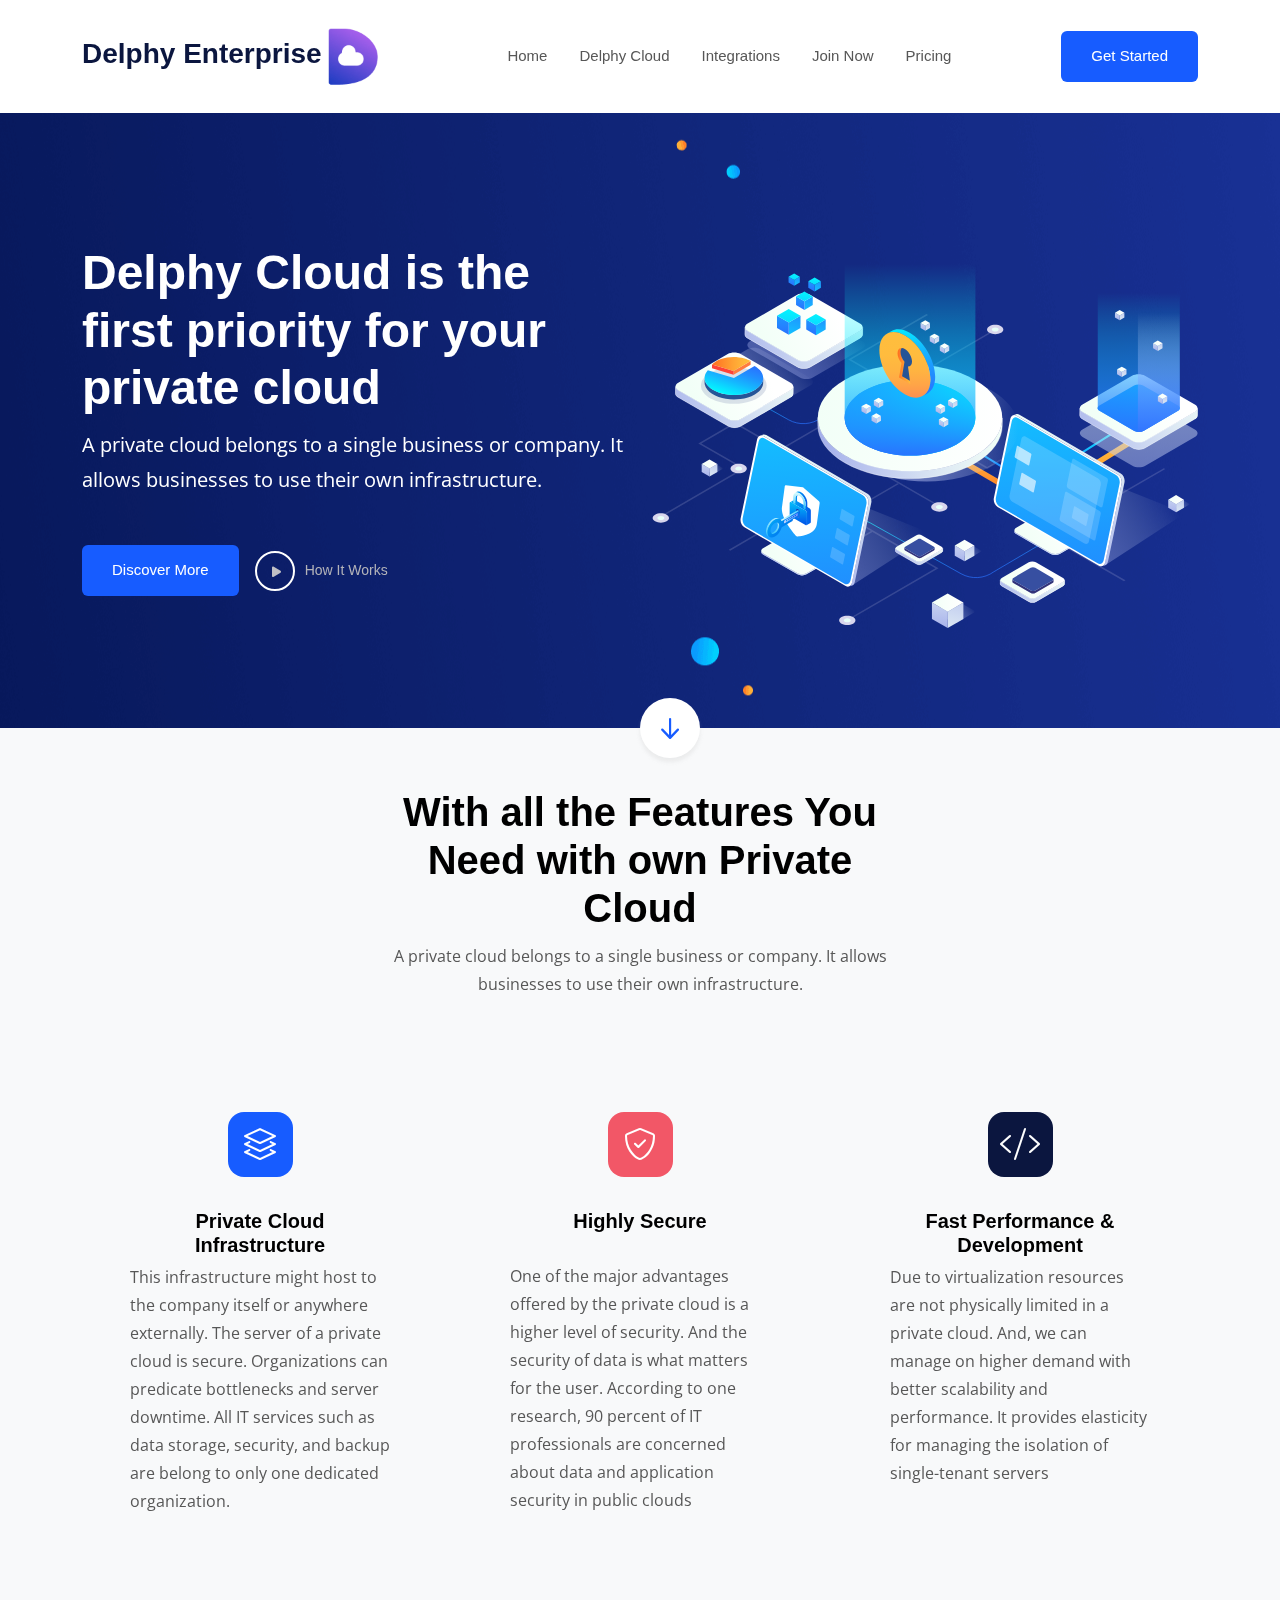
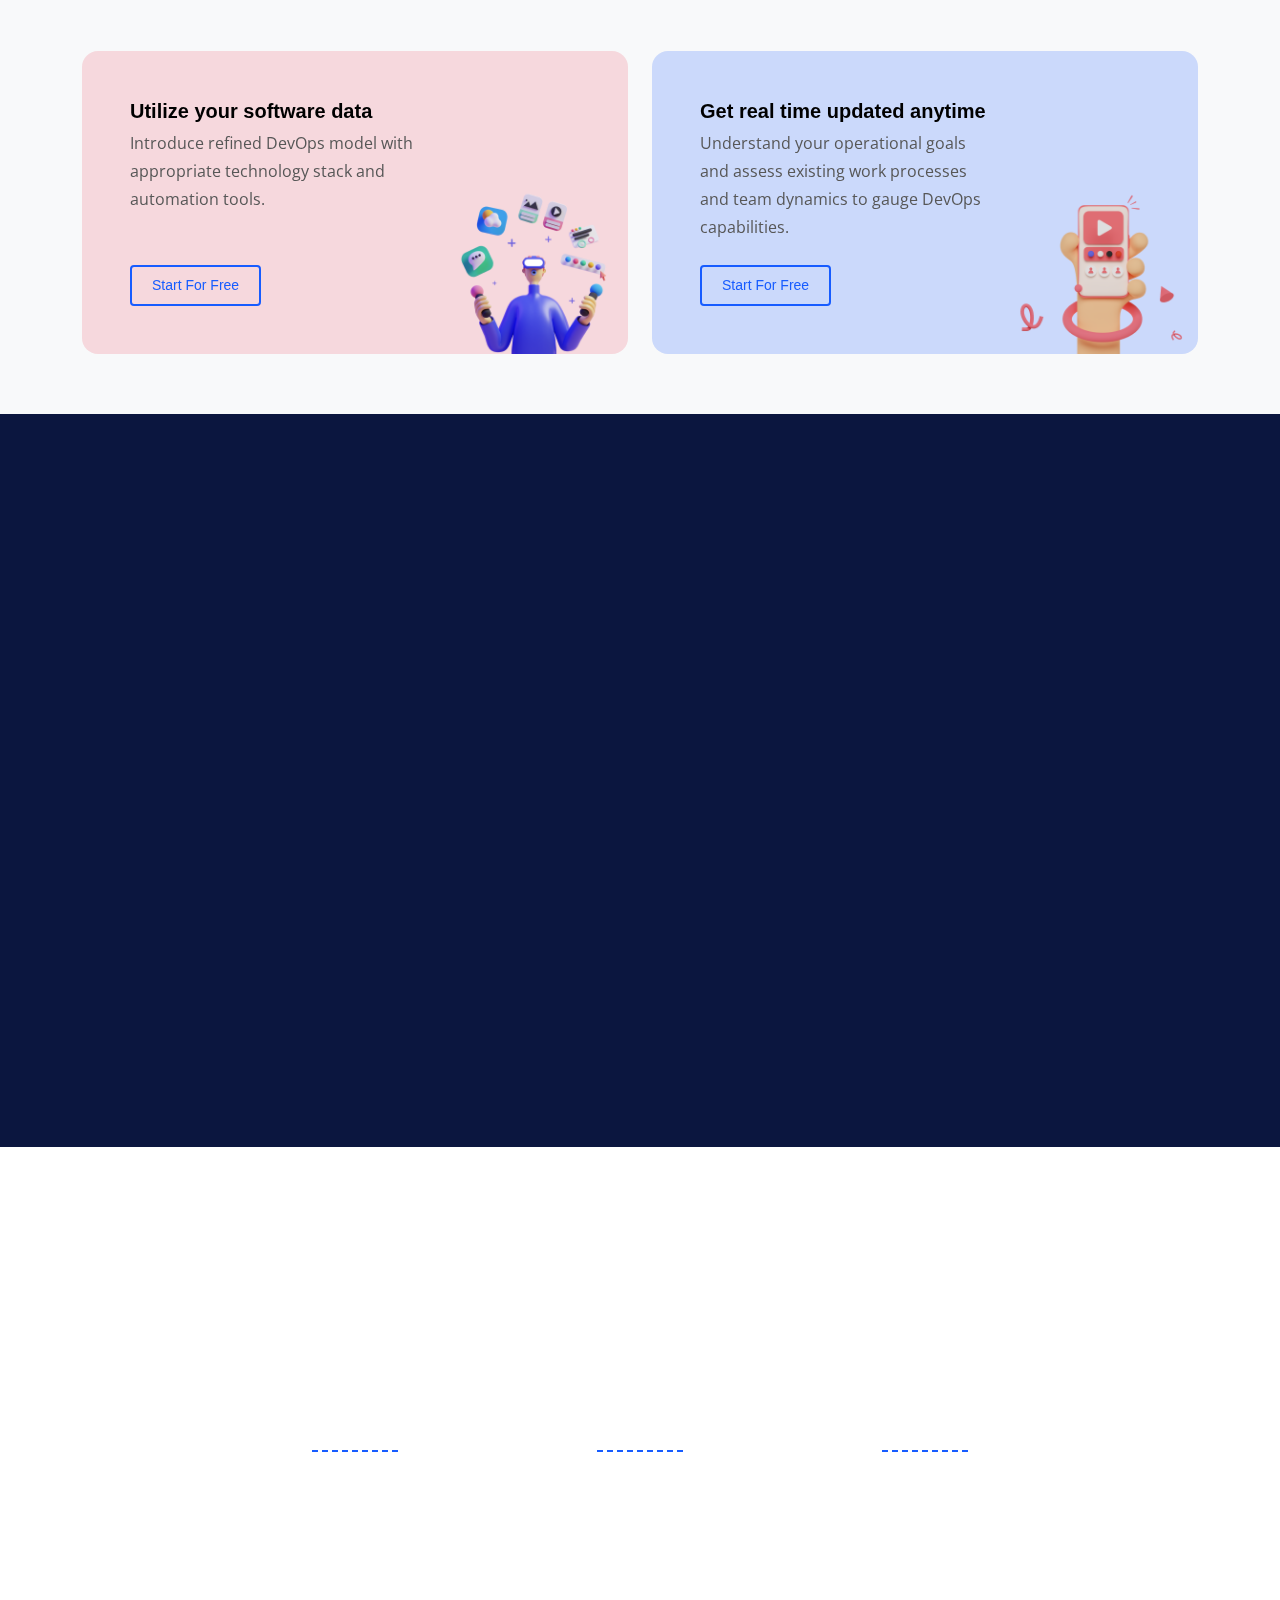
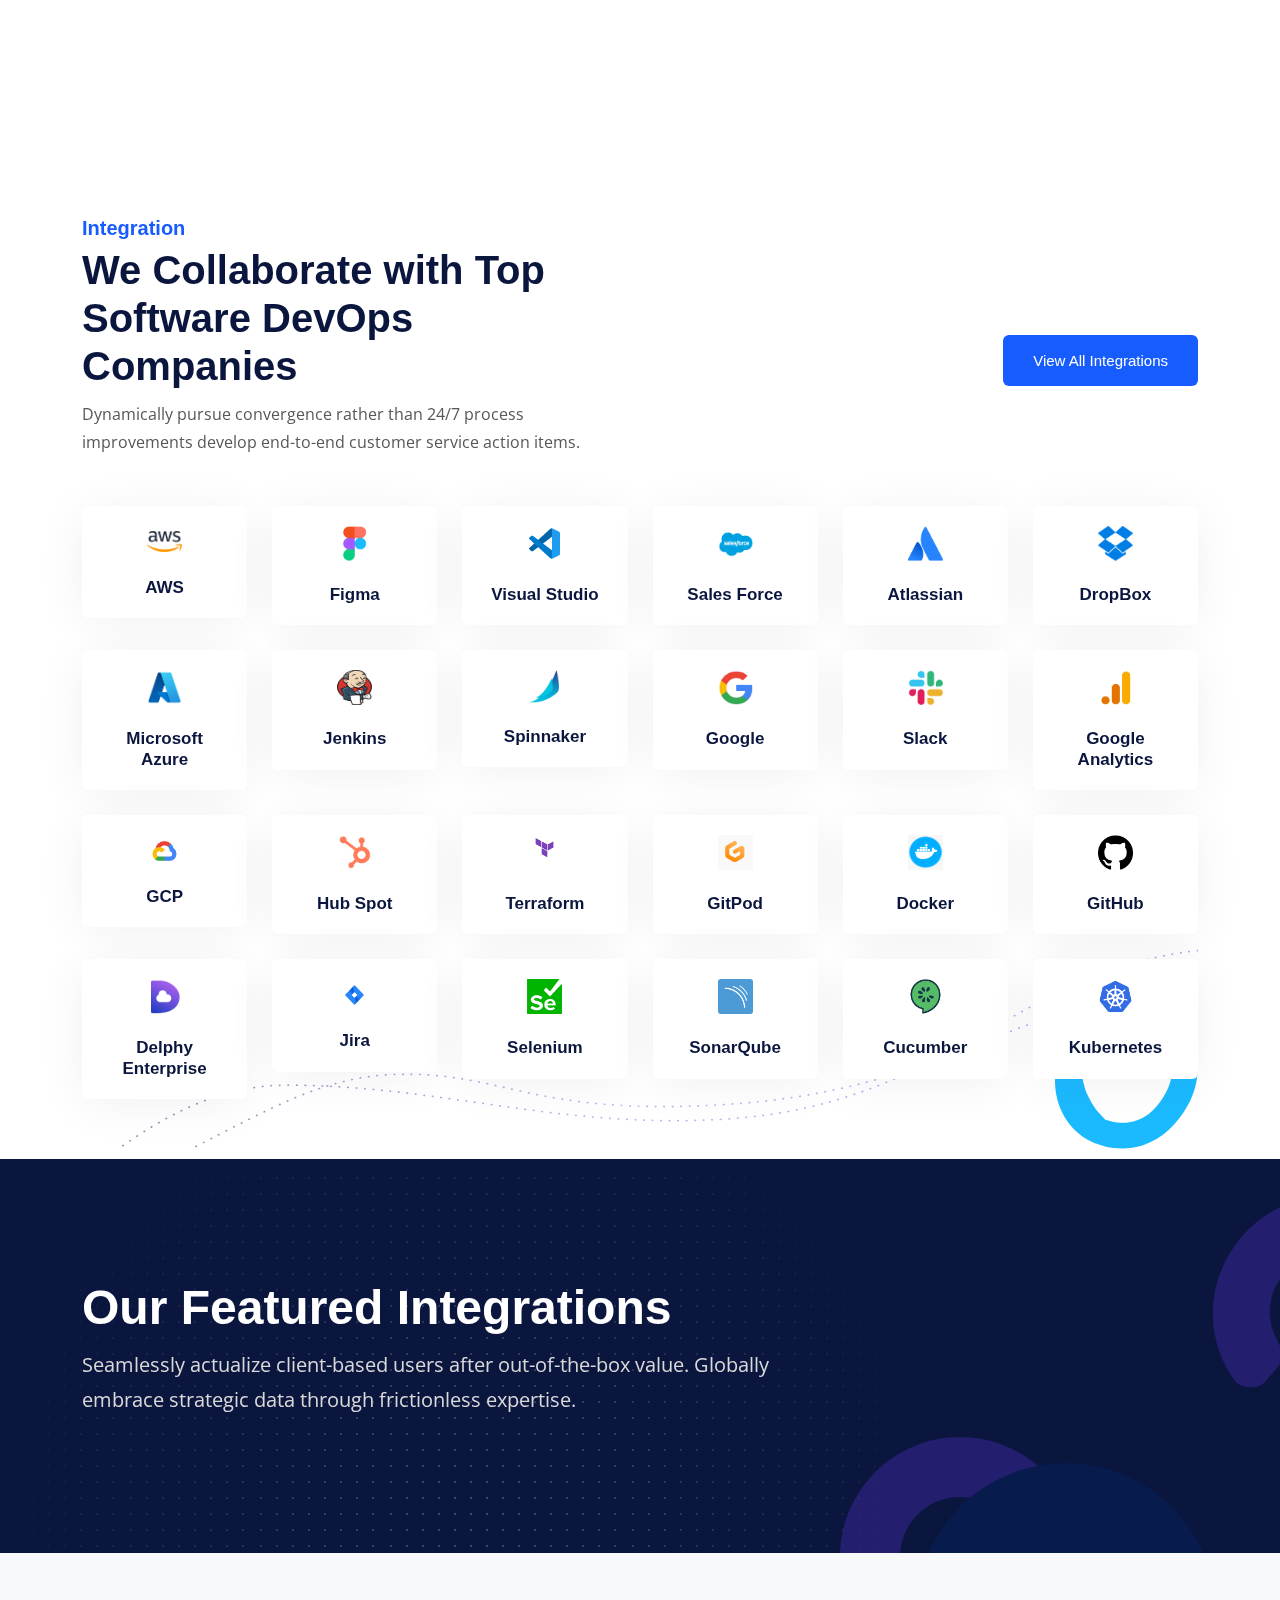
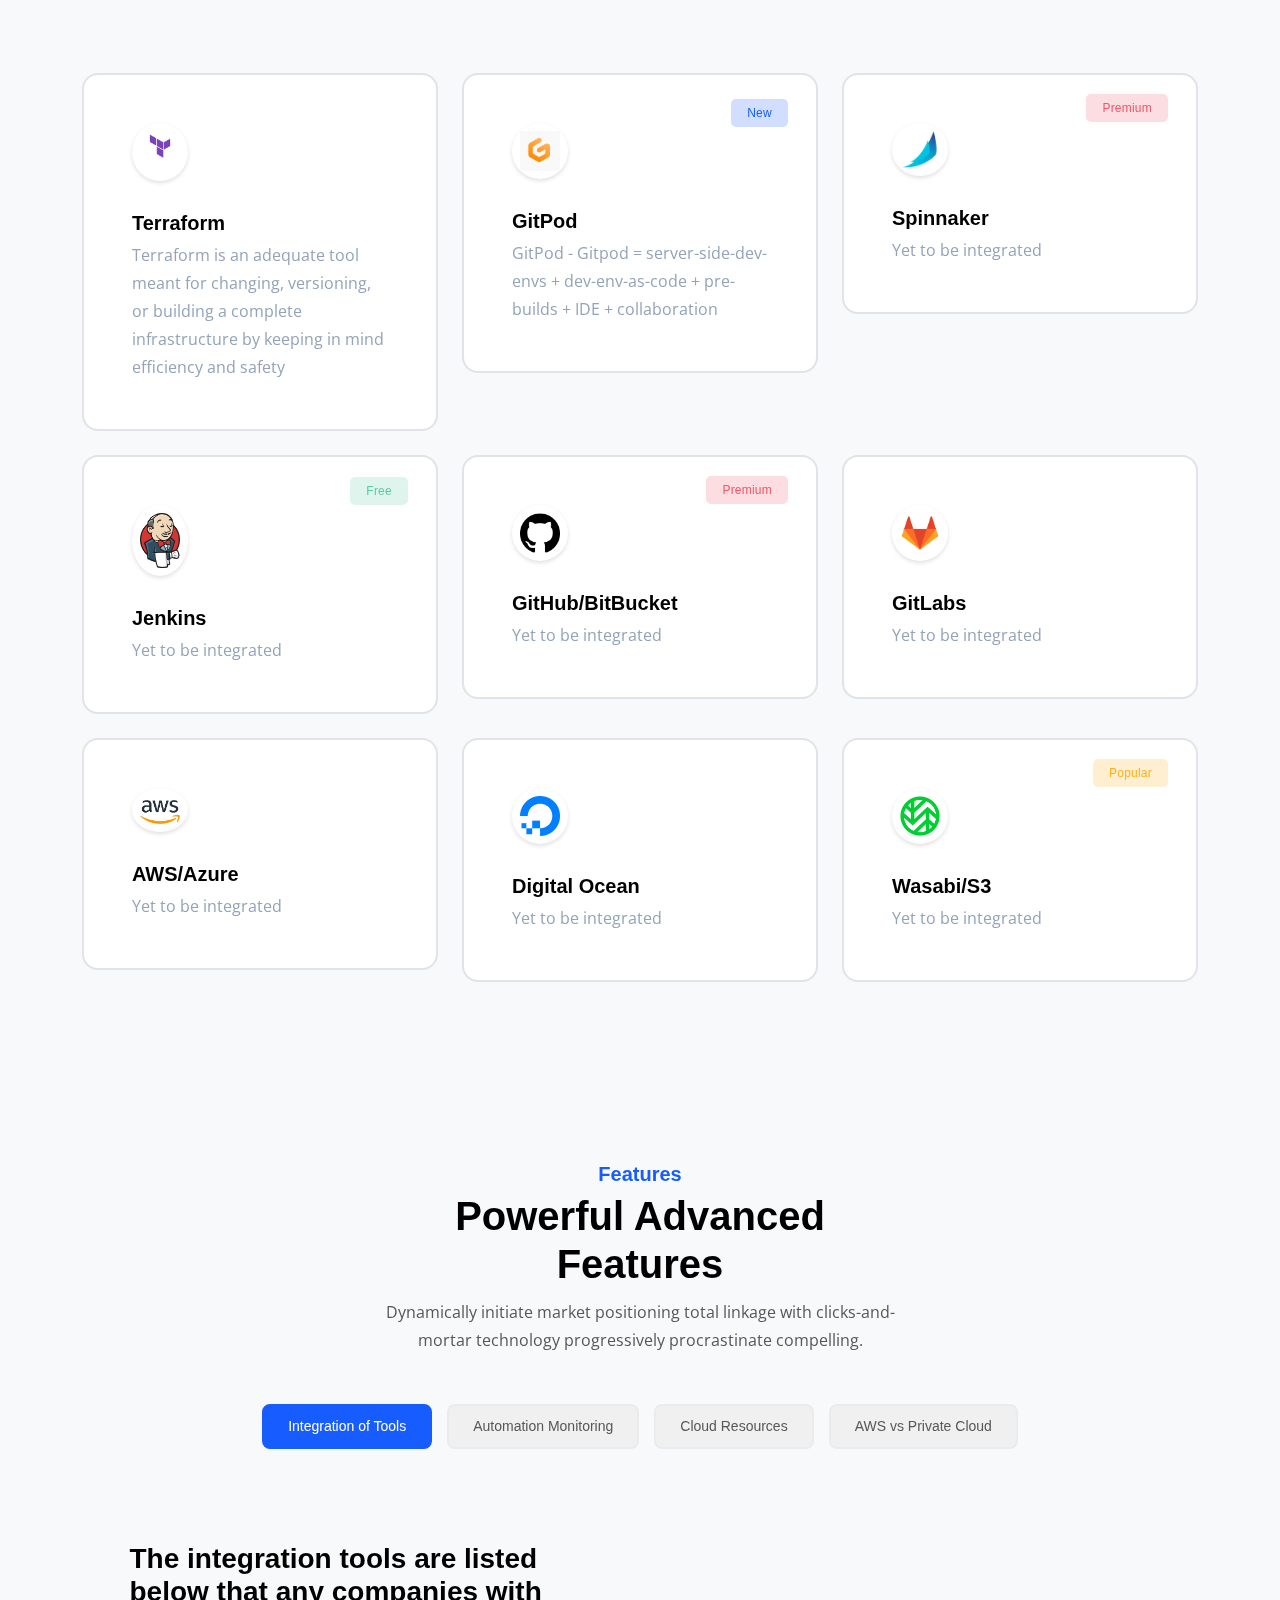
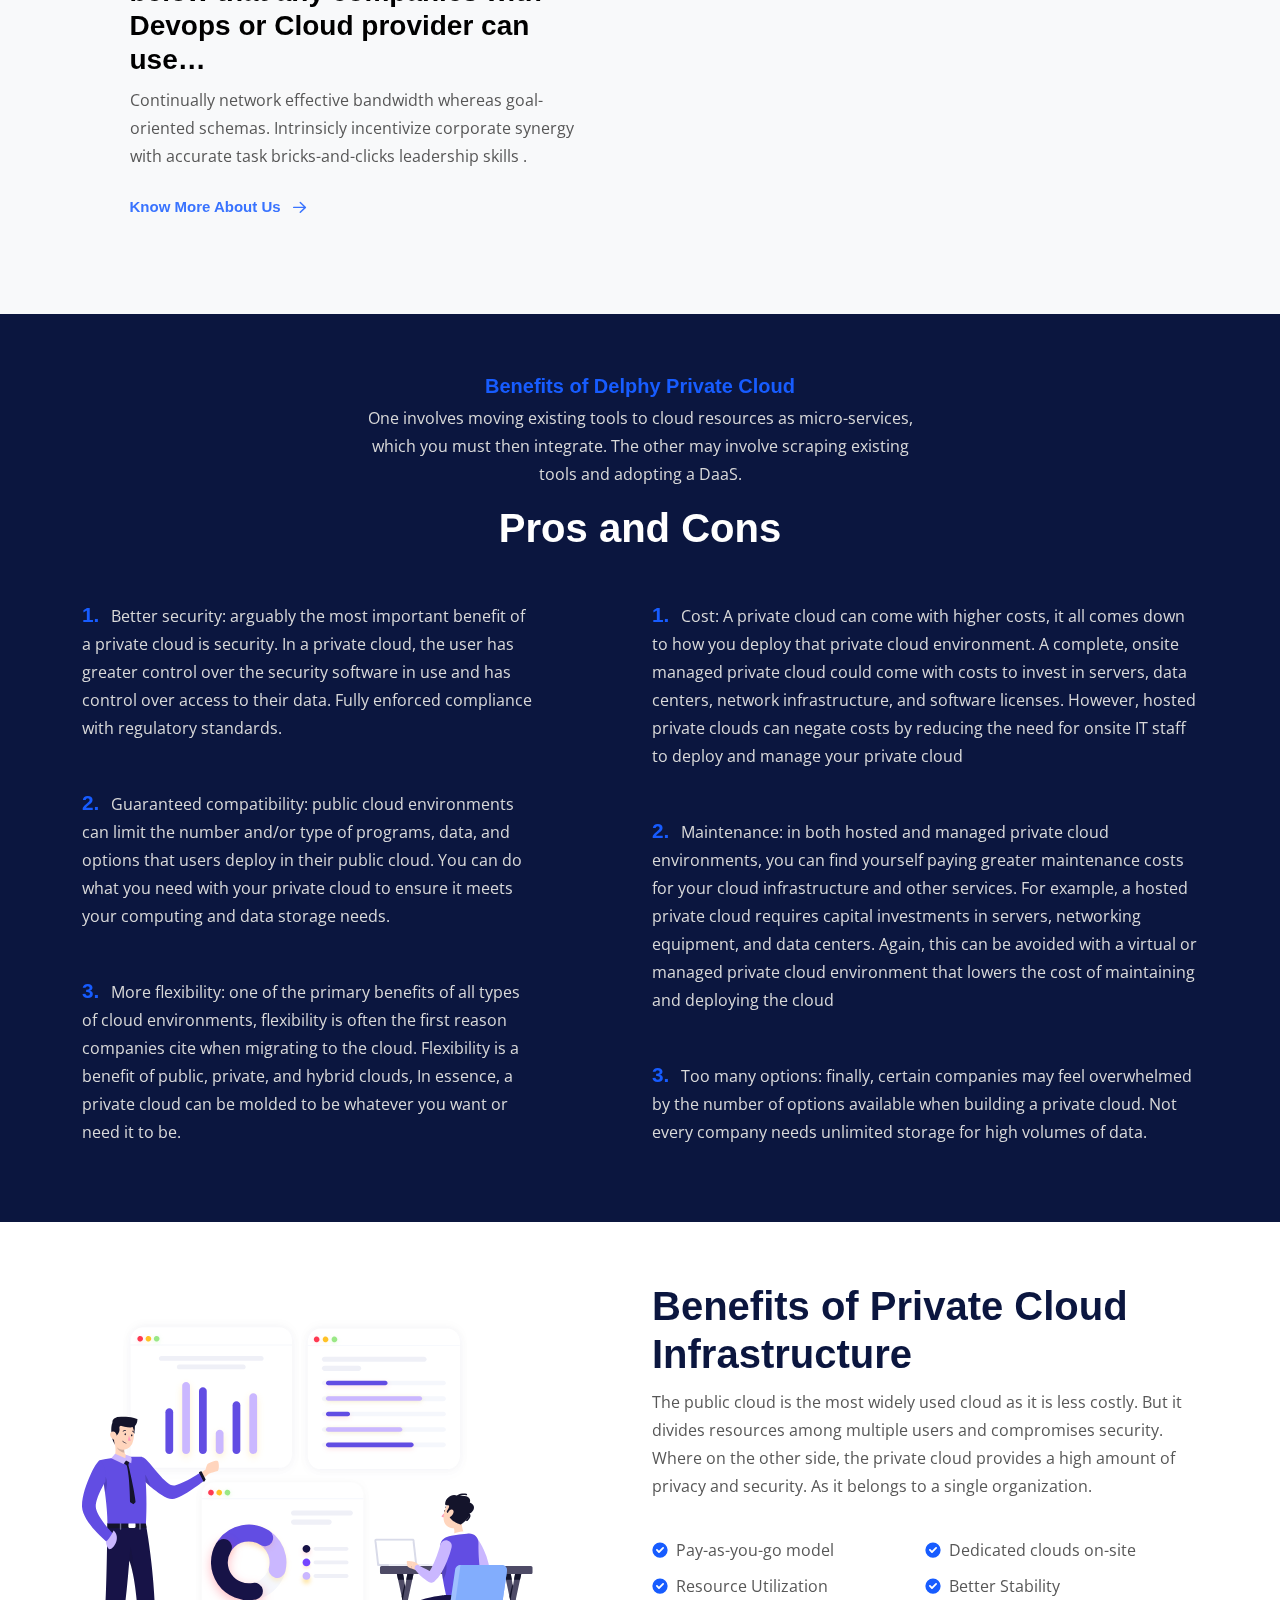
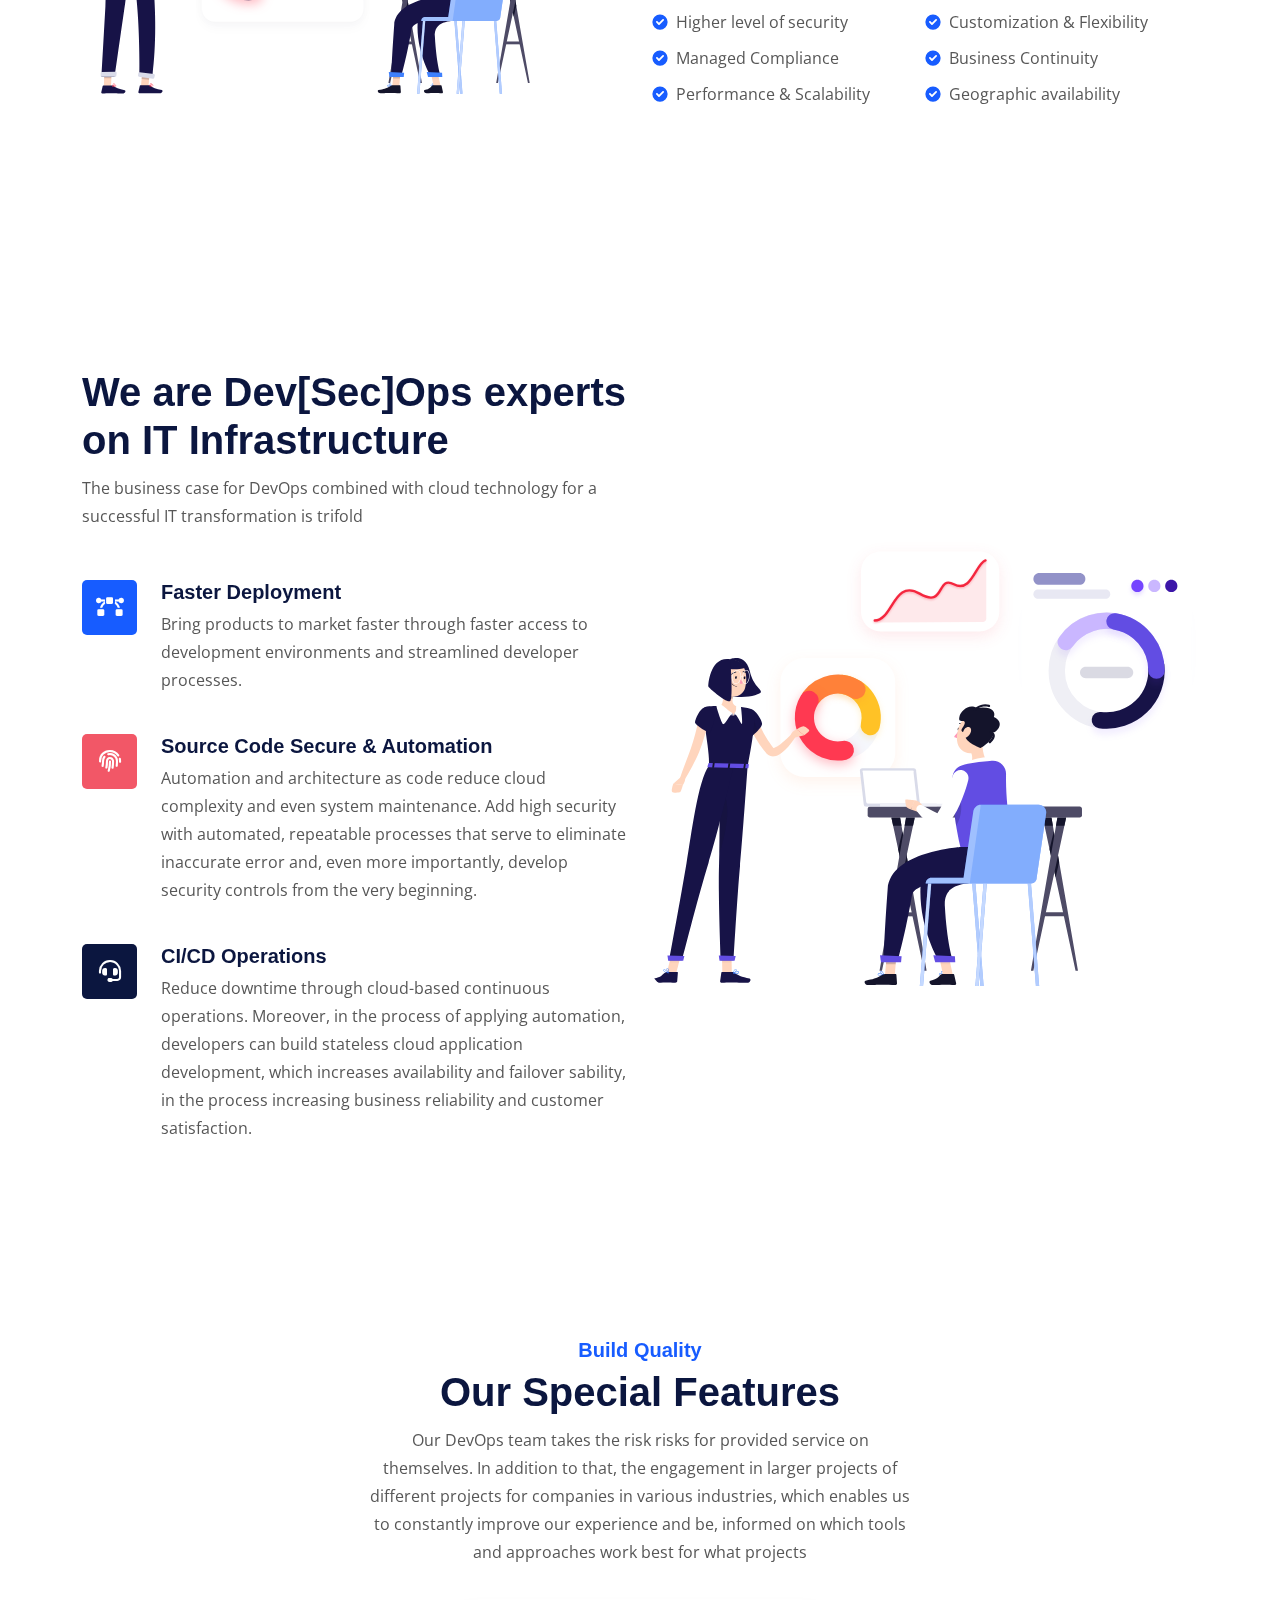
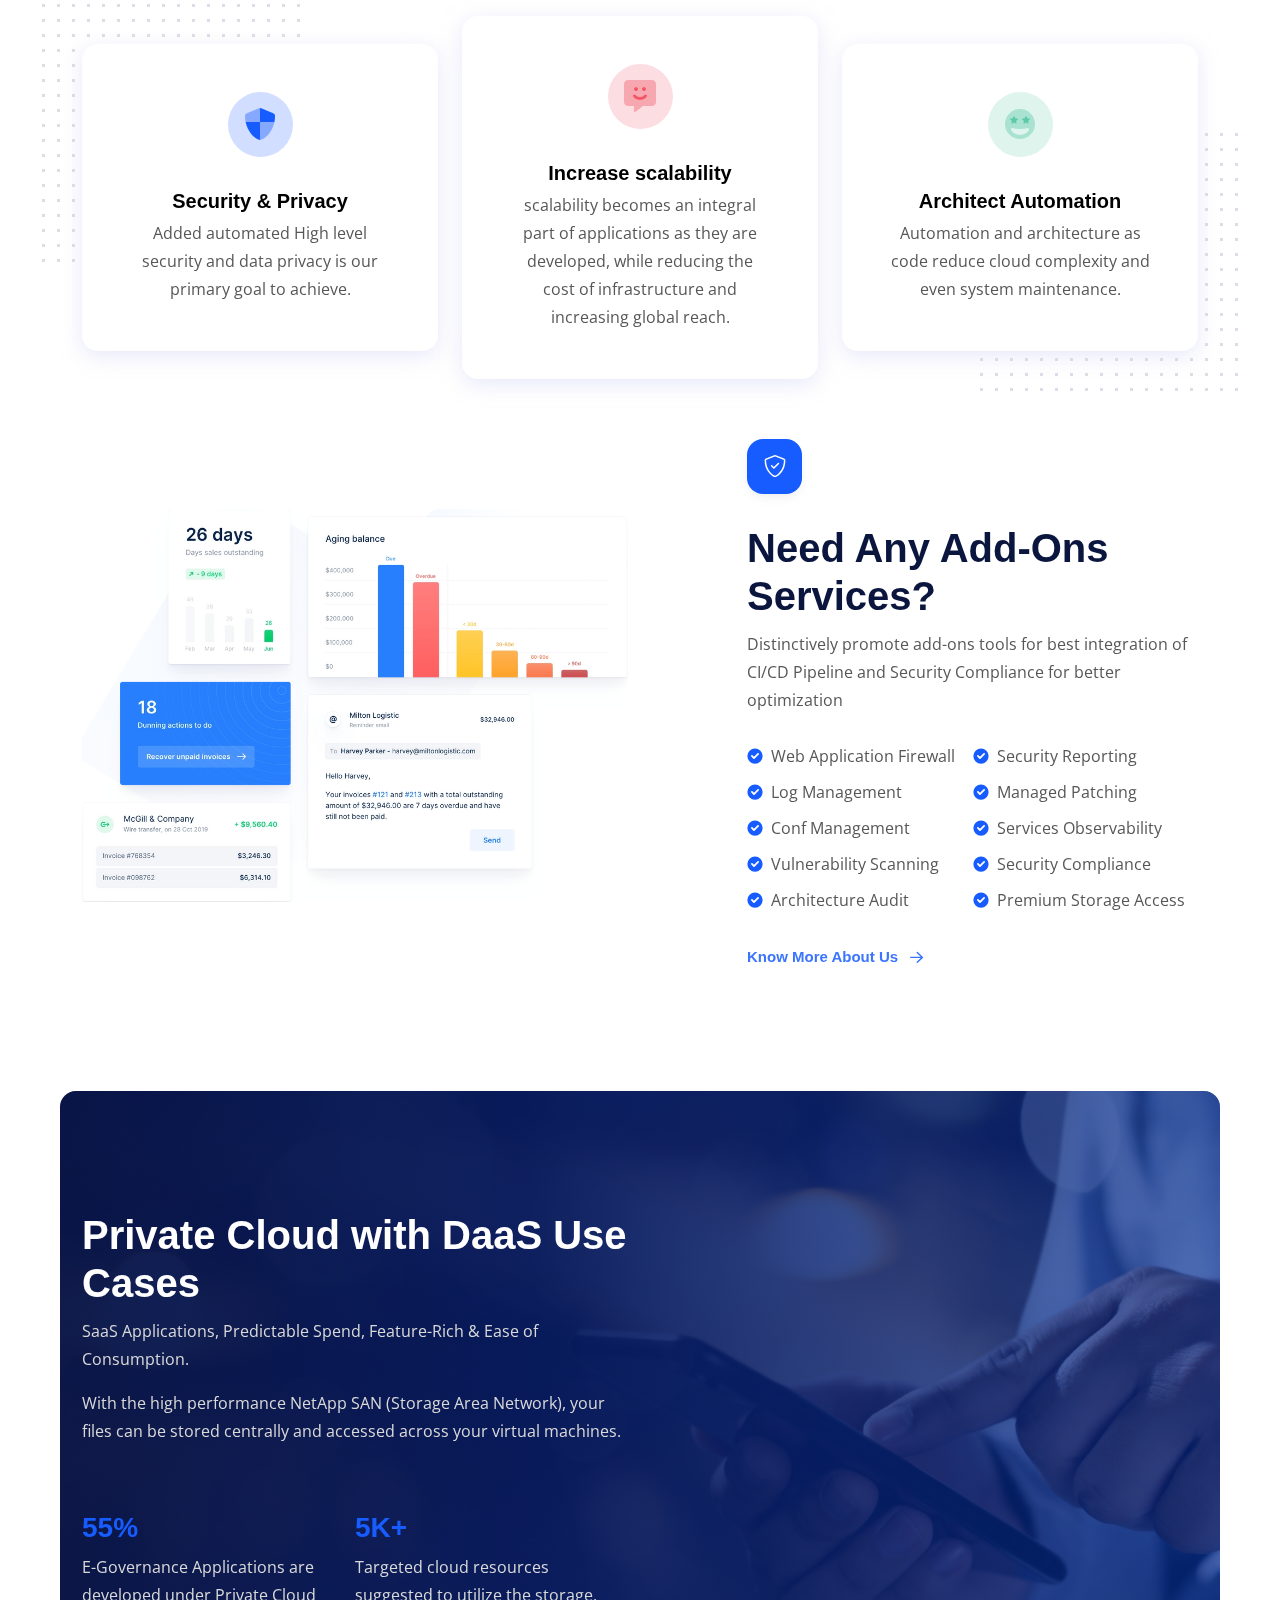
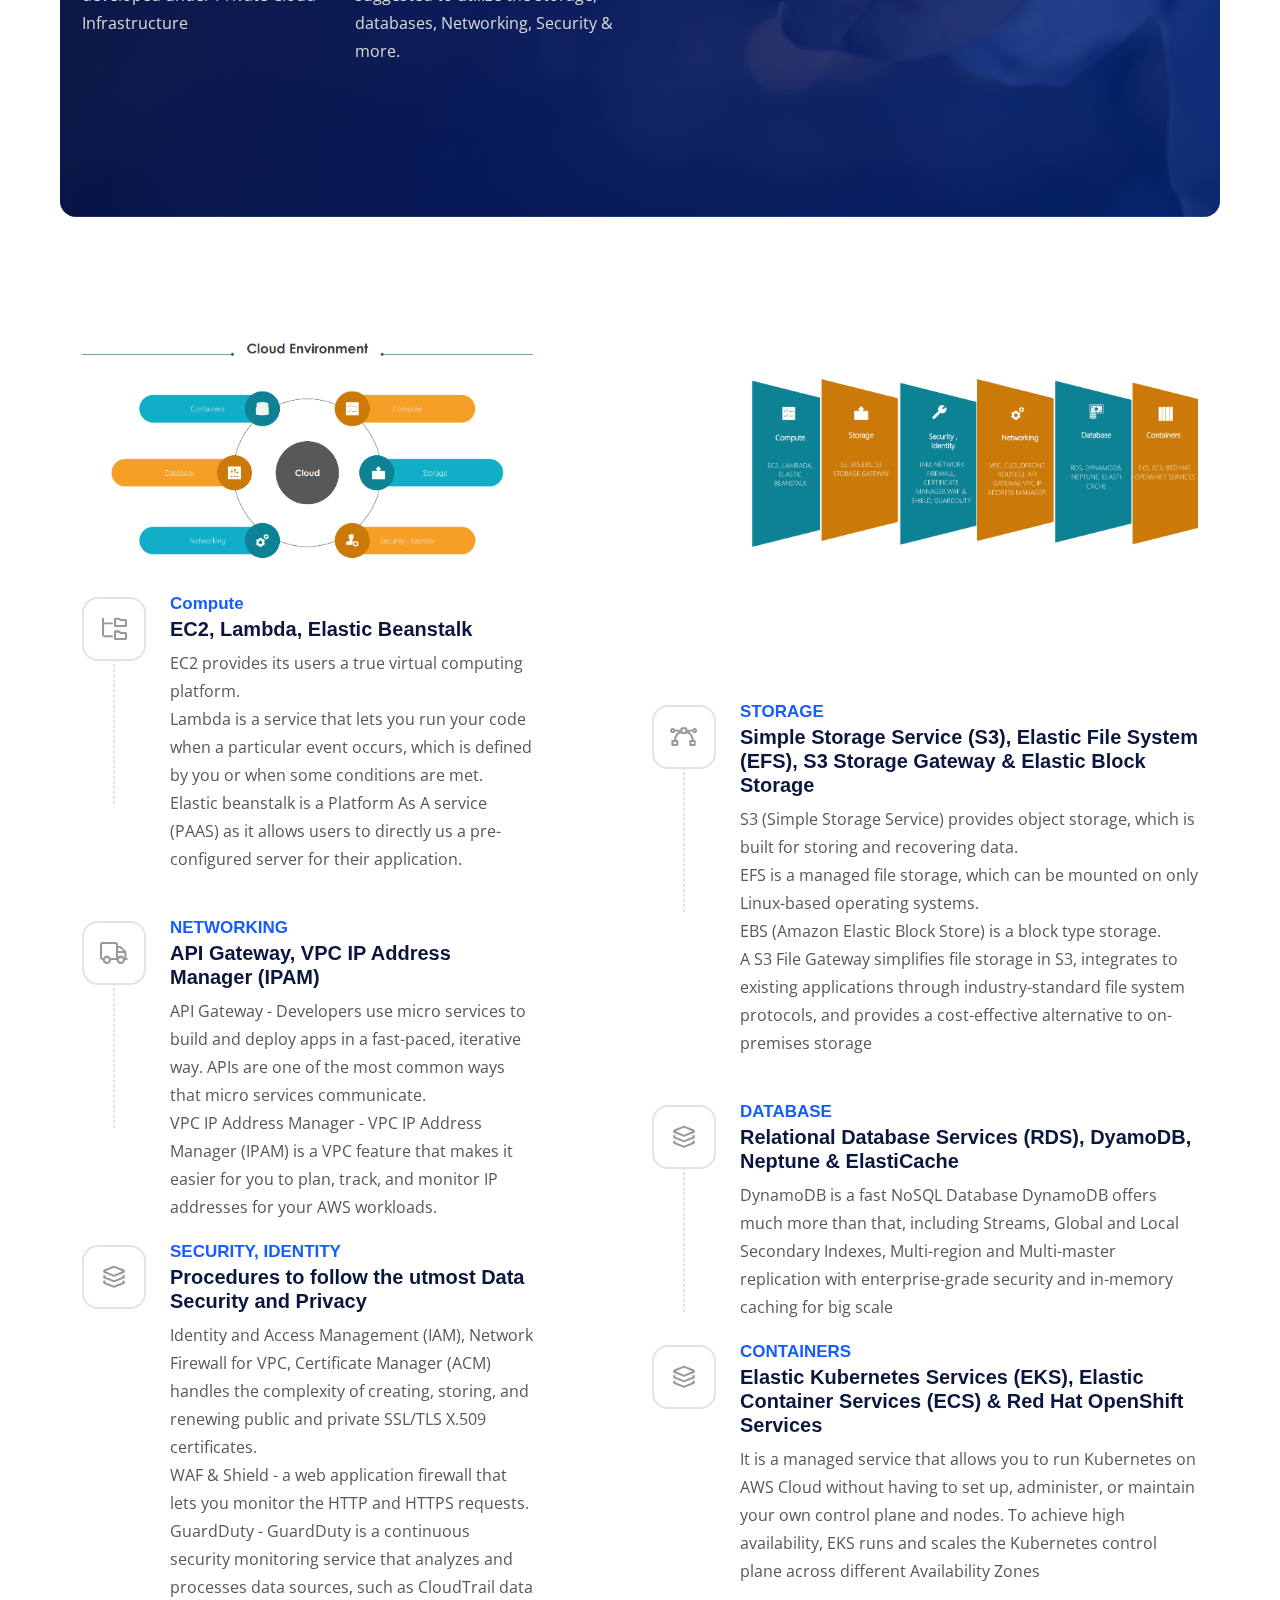
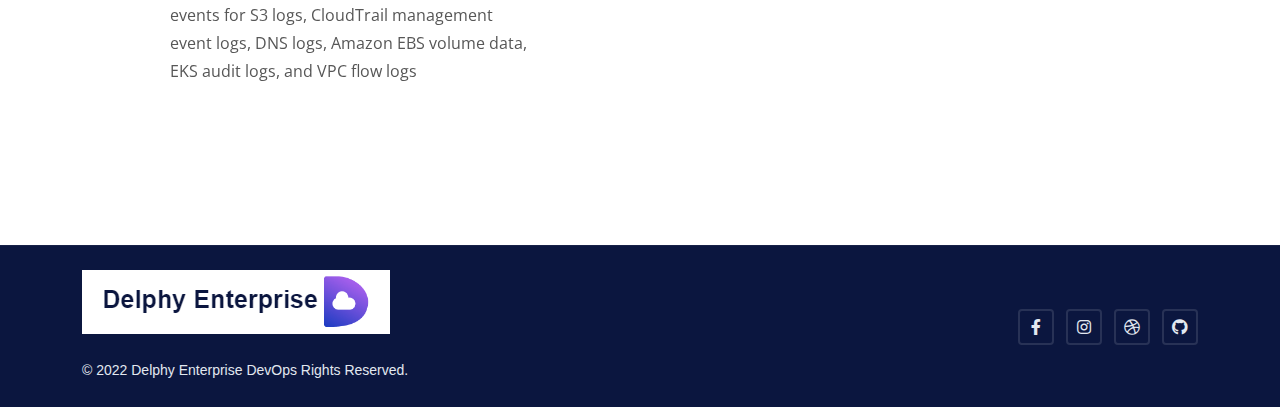
==== commit da042977: "pages split up for join, pricing and more" ====
--- a/delphy-cloud.html
+++ b/delphy-cloud.html
@@ -100,7 +100,7 @@
                         </ul>
                     </div>
                     <div class="action-btns text-end me-5 me-lg-0 d-none d-md-block d-lg-block">
-                        <a href="#requestdemo" class="btn btn-primary">Get Started</a>
+                        <a href="request-demo.html" class="btn btn-primary">Get Started</a>
                     </div>
                 </div>
             </nav>
@@ -118,7 +118,7 @@
                                 A private cloud belongs to a single business or company. It allows businesses to use their own infrastructure.
                             </p>
                             <div class="action-btn mt-5 align-items-center d-block d-sm-flex d-lg-flex d-md-flex">
-                                <a href="#requestdemo" class="btn btn-primary me-3">Discover More</a>
+                                <a href="request-demo.html" class="btn btn-primary me-3">Discover More</a>
                                 <a href="" class="text-decoration-none popup-youtube d-inline-flex align-items-center watch-now-btn mt-3 mt-lg-0 mt-md-0">
                                     <i class="fas fa-play"></i> How It Works
                                 </a>
@@ -198,7 +198,7 @@
                                 <p>Introduce refined DevOps model with appropriate technology stack and automation tools. </p>
                             </div>
                             <div class="mt-auto">
-                                <a href="#requestdemo" class="btn btn-outline-primary btn-sm">Start For Free</a>
+                                <a href="request-demo.html" class="btn btn-outline-primary btn-sm">Start For Free</a>
                             </div>
                             <div class="cta-img position-absolute right-0 bottom-0">
                                 <img src="assets/img/cta-img-1.png" alt="cta img" class="img-fluid">
@@ -212,7 +212,7 @@
                                 <p>Understand your operational goals and assess existing work processes and team dynamics to gauge DevOps capabilities. </p>
                             </div>
                             <div class="mt-auto">
-                                <a href="#requestdemo" class="btn btn-outline-primary btn-sm">Start For Free</a>
+                                <a href="request-demo.html" class="btn btn-outline-primary btn-sm">Start For Free</a>
                             </div>
                             <div class="cta-img position-absolute right-0 bottom-0">
                                 <img src="assets/img/cta-img-2.png" alt="cta img" class="img-fluid">
@@ -224,97 +224,9 @@
         </section>
         <!--feature promo section end-->
 
-        <!--feature service grid section start-->
-        <section class="feature-section ptb-120 bg-dark text-white ">
-            <div class="container">
-                <div class="row justify-content-center">
-                    <div class="col-lg-6 col-md-10">
-                        <div class="section-heading text-center" data-aos="fade-up">
-                            <h2>Things to Offer for an Organization.</h2>
-                            <p>Understand your operational goals and assess existing work processes and team dynamics to gauge DevOps capabilities</p>
-                        </div>
-                    </div>
-                </div>
-                <div class="row">
-                    <div class="col-12">
-                        <div class="feature-grid">
-                            <div class="feature-card  bg-custom-light promo-border-hover border border-2 border-light text-white shadow-sm highlight-card rounded-custom p-5" data-aos="fade-up" data-aos-delay="50">
-                                <div class="icon-box d-inline-block rounded-circle bg-primary-soft mb-32">
-                                    <i class="fal fa-analytics icon-sm text-primary"></i>
-                                </div>
-                                <div class="feature-content">
-                                    <h3 class="h5">Advanced analytics</h3>
-                                    <p>Data visualization is an easy way of radiating information and keep your KPIs visible, facilitating continuous monitoring, and focusing on the objectives set for you or your team.
-                                    </p>
-                                    <p> Professionally architect unique process improvements via optimal.</p>
-                                    <h6 class="mt-4">Included with...</h6>
-                                    <ul class="list-unstyled mb-0">
-                                        <li class="py-1"><i class="fad fa-check-circle me-2 text-primary"></i>Heatmaps, Treemaps</li>
-                                        <li class="py-1"><i class="fad fa-check-circle me-2 text-primary"></i>Histogram</li>
-                                        <li class="py-1"><i class="fad fa-check-circle me-2 text-primary"></i>Pie charts, Stacked bar charts</li>
-                                        <li class="py-1"><i class="fad fa-check-circle me-2 text-primary"></i>Analytics-as-a-Service</li>
-                                        <li class="py-1"><i class="fad fa-check-circle me-2 text-primary"></i>Showcasing Success/Failure Rates</li>
-                                        <li class="py-1"><i class="fad fa-check-circle me-2 text-primary"></i>DevOps Analytics</li>
-                                    </ul>
-                                </div>
-                                <a href="#" class="link-with-icon text-decoration-none mt-3">View Details <i class="far fa-arrow-right"></i></a>
-                            </div>
-                            <div class="feature-card  bg-custom-light promo-border-hover border border-2 border-light text-white shadow-sm rounded-custom p-5" data-aos="fade-up" data-aos-delay="50">
-                                <div class="icon-box d-inline-block rounded-circle bg-success-soft mb-32">
-                                    <i class="fal fa-file-chart-line icon-sm text-success"></i>
-                                </div>
-                                <div class="feature-content">
-                                    <h3 class="h5">Feeding Events Into a Data Lake</h3>
-                                    <p class="mb-0">Small-T: Preserve the data as much as possible with maximum detail. Transformation is limited to the reduction of time-based granularity, ID normalization across systems, and data-type conversions.
-                                    </p>
-                                    <p>Big-T: Join data from different sources and compute KPI values relevant to the business
-                                    </p>
-                                </div>
-                                <a href="#" class="link-with-icon text-decoration-none mt-3">View Details <i class="far fa-arrow-right"></i></a>
-                            </div>
-                            <div class="feature-card  bg-custom-light promo-border-hover border border-2 border-light text-white shadow-sm rounded-custom p-5" data-aos="fade-up" data-aos-delay="50">
-                                <div class="icon-box d-inline-block rounded-circle bg-danger-soft mb-32">
-                                    <i class="fal fa-user-friends icon-sm text-danger"></i>
-                                </div>
-                                <div class="feature-content">
-                                    <h3 class="h5">KPI Extractions</h3>
-                                    <p class="mb-0">QThe goal of this phase is to distill information from the Data Lake and aggregate data across three dimensions: Projects, Systems, and People.</p>
-                                    <!-- <h3 class="h5">CI Build Metadata and Logs</h3> -->
-                                    <!-- <p class="mb-0">QThe goal of this phase is to distill information from the Data Lake and aggregate data across three dimensions: Projects, Systems, and People.</p> -->
-                                </div>
-                                <a href="#" class="link-with-icon text-decoration-none mt-3">View Details <i class="far fa-arrow-right"></i></a>
-                            </div>
-                            <div class="feature-card  bg-custom-light promo-border-hover border border-2 border-light text-white shadow-sm rounded-custom p-5" data-aos="fade-up" data-aos-delay="50">
-                                <div class="icon-box d-inline-block rounded-circle bg-dark-soft mb-32">
-                                    <i class="fal fa-spell-check icon-sm text-dark"></i>
-                                </div>
-                                <div class="feature-content">
-                                    <h3 class="h5">Compare A/B Testing</h3>
-                                    <p class="mb-0">Design a suitable DevOps strategy; conduct pilot tests to evaluate its effectiveness.</p>
-                                </div>
-                                <a href="#" class="link-with-icon text-decoration-none mt-3">View Details <i class="far fa-arrow-right"></i></a>
-                            </div>
-                            <div class="feature-card  bg-custom-light promo-border-hover border border-2 border-light text-white shadow-sm rounded-custom p-5" data-aos="fade-up" data-aos-delay="50">
-                                <div class="icon-box d-inline-block rounded-circle bg-warning-soft mb-32">
-                                    <i class="fal fa-cog icon-sm text-warning"></i>
-                                </div>
-                                <div class="feature-content">
-                                    <h3 class="h5">Easy Customization</h3>
-                                    <p class="mb-0">Trial and error approach with an internal DevOps team, leads to loss of time and money.
-                                    </p>
-                                </div>
-                                <a href="#" class="link-with-icon text-decoration-none mt-3">View Details <i class="far fa-arrow-right"></i></a>
-                            </div>
-                        </div>
-                    </div>
-                </div>
-            </div>
-        </section>
-        <!--feature service grid section end-->
-
 
         <!--our work process start-->
-        <section class="work-process bg-dark text-white">
+        <section class="work-process bg-dark text-white pt-60">
             <div class="container">
                 <div class="row justify-content-center">
                     <div class="col-md-10 col-lg-6">
@@ -369,7 +281,7 @@
 
 
         <!--work process section start-->
-        <section class="work-process ptb-120 ">
+        <section class="work-process ptb-60">
             <div class="container">
                 <!-- <div class="row justify-content-center">
                     <div class="col-md-10 col-lg-6">
@@ -426,43 +338,9 @@
         <!--work process section end-->
 
 
-        <!-- Newsletter Start -->
-        <section class="digi-news-letter">
-            <div class="container">
-                <div class="bg-dark text-light rounded-custom p-4 p-md-5 p-lg-5">
-                    <div class="row align-items-center">
-                        <div class="col-lg-6 col-md-12">
-                            <div class="digi-newsletter">
-                                <div>
-                                    <span class="span-arrow text-pink">Performance Analysis Test</span>
-                                    <img src="assets/img/arro-right.svg" alt="arrow" />
-                                </div>
-                                <h2>Test your Software Insights for Free with DaaS - Dev [Sec] Ops as a Service</h2>
-                                <p>
-                                    Provides the best optimization reports to improve and enhance your application's performance.
-                                </p>
-                                <form class="mt-4">
-                                    <div class="position-relative digi-news-form">
-                                        <input type="text" class="form-control" placeholder="Web Url" />
-                                        <button class="digi-news-button">Analyze Your Application</button>
-                                    </div>
-                                </form>
-                            </div>
-                        </div>
-                        <div class="col-lg-6 col-md-12">
-                            <div class="dg-news-img text-end">
-                                <img src="assets/img/d-pie.png" class="img-fluid text-end" alt="pie" />
-                            </div>
-                        </div>
-                    </div>
-                </div>
-            </div>
-        </section>
-        <!-- Newsletter End -->
-
 
         <!--integration section start-->
-        <section class="integration-section  ptb-120">
+        <section class="integration-section ptb-60">
             <div class="container">
                 <div class="row align-items-center justify-content-lg-between">
                     <div class="col-lg-6 col-md-12">
@@ -649,39 +527,6 @@
             </div>
         </section>
         <!--integration section end-->
-
-        <!-- Newsletter Start -->
-        <section class="digi-news-letter">
-            <div class="container">
-                <div class="bg-dark text-light rounded-custom p-4 p-md-5 p-lg-5">
-                    <div class="row align-items-center">
-                        <div class="col-lg-12 col-md-12">
-                            <img src="assets/img/part01.png" alt="integration" class="img-fluid">
-                        </div>
-                        <!-- <div class="col-lg-6 col-md-12">
-                            <img src="assets/img/part02.png" alt="integration" class="img-fluid">
-                        </div> -->
-                    </div>
-                </div>
-            </div>
-        </section>
-        <!-- Newsletter End -->
-        <!-- Newsletter Start -->
-        <section class="digi-news-letter ptb-60">
-            <div class="container">
-                <div class="bg-dark text-light rounded-custom p-4 p-md-5 p-lg-5">
-                    <div class="row align-items-center">
-                        <div class="col-lg-12 col-md-12">
-                            <img src="assets/img/part02.png" alt="integration" class="img-fluid">
-                        </div>
-                        <!-- <div class="col-lg-6 col-md-12">
-                            <img src="assets/img/part02.png" alt="integration" class="img-fluid">
-                        </div> -->
-                    </div>
-                </div>
-            </div>
-        </section>
-        <!-- Newsletter End -->
 
 
         <!--page header section start-->
@@ -1010,12 +855,12 @@
         <!--feature tab section end-->
 
         <!--faq section start-->
-        <section class="faq-section ptb-120 bg-dark">
+        <section class="faq-section ptb-60 bg-dark">
             <div class="container">
                 <div class="row justify-content-center">
                     <div class="col-md-10 col-lg-6">
                         <div class="section-heading text-center">
-                            <h4 class="h5 text-primary">Dev[Sec]Ops &amp; Private Cloud</h4>
+                            <h4 class="h5 text-primary">Benefits of Delphy Private Cloud</h4>
                             <p> One involves moving existing tools to cloud resources as micro-services, which you must then integrate. The other may involve scraping existing tools and adopting a DaaS. </p>
                             <h2>Pros and Cons</h2>
                         </div>
@@ -1025,29 +870,17 @@
                     <div class="col-lg-5 col-12">
                         <div class="faq-wrapper">
                             <div class="faq-item mb-5">
-                                <p><span class="h3 text-primary me-2" style="font-size: 1.3rem;">1.</span> Managed services provide access to dedicated DevOps engineers for support, expertise and optimization.</p>
-                            </div>
-                            <div class="faq-item mb-5">
-                                <p><span class="h3 text-primary me-2" style="font-size: 1.3rem;">2.</span> Provider teams have experience across a range of organizations and industries, and can customize solutions for you based on that experience. </p>
-
-                            </div>
-                            <div class="faq-item mb-5">
-                                <p><span class="h3 text-primary me-2" style="font-size: 1.3rem;">3.</span> DaaS teams can provide mentorship and guidance, which helps your team improve their own skills. This enables teams to learn from the mistakes of others
-                                    and prevents repeating mistake.
-                                </p>
-                            </div>
-                            <div class="faq-item mb-5">
-                                <p><span class="h3 text-primary me-2" style="font-size: 1.3rem;">4.</span> Better security: arguably the most important benefit of a private cloud is security. In a private cloud, the user has greater control over the security
+                                <p><span class="h3 text-primary me-2" style="font-size: 1.3rem;">1.</span> Better security: arguably the most important benefit of a private cloud is security. In a private cloud, the user has greater control over the security
                                     software in use and has control over access to their data. Fully enforced compliance with regulatory standards.
                                 </p>
                             </div>
                             <div class="faq-item mb-5">
-                                <p><span class="h3 text-primary me-2" style="font-size: 1.3rem;">5.</span> Guaranteed compatibility: public cloud environments can limit the number and/or type of programs, data, and options that users deploy in their public
+                                <p><span class="h3 text-primary me-2" style="font-size: 1.3rem;">2.</span> Guaranteed compatibility: public cloud environments can limit the number and/or type of programs, data, and options that users deploy in their public
                                     cloud. You can do what you need with your private cloud to ensure it meets your computing and data storage needs.
                                 </p>
                             </div>
                             <div class="faq-item">
-                                <p><span class="h3 text-primary me-2" style="font-size: 1.3rem;">6.</span> More flexibility: one of the primary benefits of all types of cloud environments, flexibility is often the first reason companies cite when migrating
+                                <p><span class="h3 text-primary me-2" style="font-size: 1.3rem;">3.</span> More flexibility: one of the primary benefits of all types of cloud environments, flexibility is often the first reason companies cite when migrating
                                     to the cloud. Flexibility is a benefit of public, private, and hybrid clouds, In essence, a private cloud can be molded to be whatever you want or need it to be.
                                 </p>
                             </div>
@@ -1056,94 +889,27 @@
                     <div class="col-lg-6 col-12">
                         <div class="faq-wrapper">
                             <div class="faq-item mb-5">
-                                <p><span class="h3 text-primary me-2" style="font-size: 1.3rem;">1.</span> The importance of pipeline management and availability requires you to partner with a service provider that is reliable and can ensure zero to minimal
-                                    interruptions
-                                </p>
-                            </div>
-                            <div class="faq-item mb-5">
-                                <p><span class="h3 text-primary me-2" style="font-size: 1.3rem;">2.</span> Outsourcing infrastructure demands and providing access to source code and other sensitive data and systems. This can create a security risk that you
-                                    are not in control of
-                                </p>
-                            </div>
-                            <div class="faq-item mb-5">
-                                <p><span class="h3 text-primary me-2" style="font-size: 1.3rem;">3.</span> DevOps teams still need to understand the tools being implemented and the basics of how to manage and use those tools</p>
-                            </div>
-                            <div class="faq-item mb-5">
-                                <p><span class="h3 text-primary me-2" style="font-size: 1.3rem;">4.</span> Cost: A private cloud can come with higher costs, it all comes down to how you deploy that private cloud environment. A complete, onsite managed private
+                                <p><span class="h3 text-primary me-2" style="font-size: 1.3rem;">1.</span> Cost: A private cloud can come with higher costs, it all comes down to how you deploy that private cloud environment. A complete, onsite managed private
                                     cloud could come with costs to invest in servers, data centers, network infrastructure, and software licenses. However, hosted private clouds can negate costs by reducing the need for onsite IT staff to deploy and manage
                                     your private cloud
                                 </p>
                             </div>
                             <div class="faq-item mb-5">
-                                <p><span class="h3 text-primary me-2" style="font-size: 1.3rem;">5.</span> Maintenance: in both hosted and managed private cloud environments, you can find yourself paying greater maintenance costs for your cloud infrastructure
+                                <p><span class="h3 text-primary me-2" style="font-size: 1.3rem;">2.</span> Maintenance: in both hosted and managed private cloud environments, you can find yourself paying greater maintenance costs for your cloud infrastructure
                                     and other services. For example, a hosted private cloud requires capital investments in servers, networking equipment, and data centers. Again, this can be avoided with a virtual or managed private cloud environment
                                     that lowers the cost of maintaining and deploying the cloud</p>
                             </div>
                             <div class="faq-item">
-                                <p><span class="h3 text-primary me-2" style="font-size: 1.3rem;">6.</span> Too many options: finally, certain companies may feel overwhelmed by the number of options available when building a private cloud. Not every company
+                                <p><span class="h3 text-primary me-2" style="font-size: 1.3rem;">3.</span> Too many options: finally, certain companies may feel overwhelmed by the number of options available when building a private cloud. Not every company
                                     needs unlimited storage for high volumes of data.</p>
                             </div>
                         </div>
                     </div>
                 </div>
-            </div>
         </section>
         <!--faq section end-->
 
         <!--feature tab section start-->
-        <section class="feature-section-two ptb-120">
-            <div class="container">
-                <div class="row align-items-center justify-content-lg-between justify-content-center">
-                    <div class="col-lg-6 col-md-12">
-                        <div class="feature-content-wrap">
-                            <div class="section-heading">
-                                <h2>We are Dev[Sec]Ops experts on IT Infrastructure</h2>
-                                <p>The business case for DevOps combined with cloud technology for a successful IT transformation is trifold</p>
-                            </div>
-                            <ul class="list-unstyled mb-0">
-                                <li class="d-flex align-items-start mb-4">
-                                    <div class="icon-box bg-primary rounded me-4">
-                                        <i class="fas fa-bezier-curve text-white"></i>
-                                    </div>
-                                    <div class="icon-content">
-                                        <h3 class="h5">Faster Deployment</h3>
-                                        <p>Bring products to market faster through faster access to development environments and streamlined developer processes.
-                                        </p>
-                                    </div>
-                                </li>
-                                <li class="d-flex align-items-start mb-4">
-                                    <div class="icon-box bg-danger rounded me-4">
-                                        <i class="fas fa-fingerprint text-white"></i>
-                                    </div>
-                                    <div class="icon-content">
-                                        <h3 class="h5">Source Code Secure &amp; Automation</h3>
-                                        <p>Automation and architecture as code reduce cloud complexity and even system maintenance. Add high security with automated, repeatable processes that serve to eliminate inaccurate error and, even more importantly,
-                                            develop security controls from the very beginning.
-                                        </p>
-                                    </div>
-                                </li>
-                                <li class="d-flex align-items-start mb-4 mb-lg-0">
-                                    <div class="icon-box bg-dark rounded me-4">
-                                        <i class="fas fa-headset text-white"></i>
-                                    </div>
-                                    <div class="icon-content">
-                                        <h3 class="h5">CI/CD Operations</h3>
-                                        <p>Reduce downtime through cloud-based continuous operations. Moreover, in the process of applying automation, developers can build stateless cloud application development, which increases availability and failover
-                                            sability, in the process increasing business reliability and customer satisfaction.
-                                        </p>
-                                    </div>
-                                </li>
-                            </ul>
-                        </div>
-                    </div>
-                    <div class="col-lg-6 col-md-7">
-                        <div class="feature-img-wrap">
-                            <img src="assets/img/feature-hero-img.svg" alt="feature image" class="img-fluid rounded-custom">
-                        </div>
-                    </div>
-                </div>
-            </div>
-        </section>
         <section class="why-choose-us pt-60 pb-120">
             <div class="container">
                 <div class="row justify-content-lg-between justify-content-center align-items-center">
@@ -1176,11 +942,64 @@
                 </div>
             </div>
         </section>
+        <section class="feature-section-two ptb-120">
+            <div class="container">
+                <div class="row align-items-center justify-content-lg-between justify-content-center">
+                    <div class="col-lg-6 col-md-12">
+                        <div class="feature-content-wrap">
+                            <div class="section-heading">
+                                <h2>We are Dev[Sec]Ops experts on IT Infrastructure</h2>
+                                <p>The business case for DevOps combined with cloud technology for a successful IT transformation is trifold</p>
+                            </div>
+                            <ul class="list-unstyled mb-0">
+                                <li class="d-flex align-items-start mb-4">
+                                    <div class="icon-box bg-primary rounded me-4">
+                                        <i class="fas fa-bezier-curve text-white"></i>
+                                    </div>
+                                    <div class="icon-content">
+                                        <h3 class="h5">Faster Deployment</h3>
+                                        <p>Bring products to market faster through faster access to development environments and streamlined developer processes.
+                                        </p>
+                                    </div>
+                                </li>
+                                <li class="d-flex align-items-start mb-4">
+                                    <div class="icon-box bg-danger rounded me-4">
+                                        <i class="fas fa-fingerprint text-white"></i>
+                                    </div>
+                                    <div class="icon-content">
+                                        <h3 class="h5">Source Code Secure &amp; Automation</h3>
+                                        <p>Automation and architecture as code reduce cloud complexity and even system maintenance. Add high security with automated, repeatable processes that serve to eliminate inaccurate error and, even more importantly,
+                                            develop security controls from the very beginning.
+                                        </p>
+                                    </div>
+                                </li>
+                                <li class="d-flex align-items-start mb-4 mb-lg-0">
+                                    <div class="icon-box bg-dark rounded me-4">
+                                        <i class="fas fa-headset text-white"></i>
+                                    </div>
+                                    <div class="icon-content">
+                                        <h3 class="h5">CI/CD Operations</h3>
+                                        <p>Reduce downtime through cloud-based continuous operations. Moreover, in the process of applying automation, developers can build stateless cloud application development, which increases availability and failover
+                                            sability, in the process increasing business reliability and customer satisfaction.
+                                        </p>
+                                    </div>
+                                </li>
+                            </ul>
+                        </div>
+                    </div>
+                    <div class="col-lg-6 col-md-7">
+                        <div class="feature-img-wrap">
+                            <img src="assets/img/feature-hero-img.svg" alt="feature image" class="img-fluid rounded-custom">
+                        </div>
+                    </div>
+                </div>
+            </div>
+        </section>
         <!--feature tab section end-->
 
 
         <!--feature promo section start-->
-        <section class="feature-section ptb-120">
+        <section class="feature-section ptb-60">
             <div class="container">
                 <div class="row justify-content-center">
                     <div class="col-lg-6 col-md-12">
@@ -1319,189 +1138,6 @@
         </section>
         <!--feature section end-->
 
-        <!--pricing section start-->
-        <section class="pricing-section  ptb-120 position-relative z-2">
-            <div class="container">
-                <div class="row justify-content-center">
-                    <div class="col-lg-6 col-md-10">
-                        <div class="section-heading text-center">
-                            <h4 class="h5 text-primary">Pricing</h4>
-                            <h2>Check Our Valuable Price</h2>
-                            <p>See how easy it is to calculate the cost of your virtual data center: start with the basic configuration, regulate each resource and build yourself a tailor-made infrastructure.</p>
-                        </div>
-                    </div>
-                </div>
-                <div class="row justify-content-center mb-5">
-                    <div class="col-lg-3">
-                        <div class="media d-flex align-items-center py-2 p-sm-2">
-                            <div class="icon-box mb-0 bg-primary-soft rounded-circle d-block me-3">
-                                <i class="fal fa-credit-card text-primary"></i>
-                            </div>
-                            <div class="media-body fw-medium h6 mb-0">
-                                No credit card required
-                            </div>
-                        </div>
-                    </div>
-                    <div class="col-lg-3">
-                        <div class="media d-flex align-items-center py-2 p-sm-2">
-                            <div class="icon-box mb-0 bg-success-soft rounded-circle d-block me-3">
-                                <i class="fal fa-calendar-check text-success"></i>
-                            </div>
-                            <div class="media-body fw-medium h6 mb-0">
-                                Get 30 day free trial
-                            </div>
-                        </div>
-                    </div>
-                    <div class="col-lg-3">
-                        <div class="media d-flex align-items-center py-2 p-sm-2">
-                            <div class="icon-box mb-0 bg-danger-soft rounded-circle d-block me-3">
-                                <i class="fal fa-calendar-times text-danger"></i>
-                            </div>
-                            <div class="media-body fw-medium h6 mb-0">
-                                Cancel anytime
-                            </div>
-                        </div>
-                    </div>
-                </div>
-                <div class="row">
-                    <div class="col-lg-4 col-md-6">
-                        <div class="position-relative single-pricing-wrap rounded-custom bg-white custom-shadow p-5 mb-4 mb-lg-0">
-                            <div class="pricing-header mb-32">
-                                <h3 class="package-name text-primary d-block">Starter</h3>
-                                <h4 class="display-6 fw-semi-bold">$199<span>/month</span></h4>
-                            </div>
-                            <div class="pricing-info mb-4">
-                                <ul class="pricing-feature-list list-unstyled">
-                                    <li><i class="fas fa-circle fa-2xs text-primary me-2"></i> 1 Team</li>
-                                    <li><i class="fas fa-circle fa-2xs text-primary me-2"></i> Suggested CI/CD Tools</li>
-                                    <li><i class="fas fa-circle fa-2xs text-primary me-2"></i> Platinum Plus Storage (+10GB)</li>
-                                    <li><i class="fas fa-circle fa-2xs text-primary me-2"></i> Real-Time Analytics</li>
-                                    <li><i class="fas fa-circle fa-2xs text-primary me-2"></i> Firewall - Gateway Edge Full</li>
-                                    <li><i class="fas fa-circle fa-2xs text-primary me-2"></i> 1 Attacked Targets Per Month</li>
-                                    <li><i class="fas fa-circle fa-2xs text-primary me-2"></i> Team Collaboration Tools</li>
-                                    <li><i class="fas fa-circle fa-2xs text-primary me-2"></i> Automated Updated Features</li>
-                                    <li><i class="fas fa-circle fa-2xs text-primary me-2"></i> Guaranteed performances Custom products</li>
-                                    <li><i class="fas fa-circle fa-2xs text-primary me-2"></i> Additional public IP addresses</li>
-                                    <li><i class="fas fa-circle fa-2xs text-primary me-2"></i> Dev[Sec]Ops Engineer support</li>
-                                </ul>
-                            </div>
-                            <a href="#" class="btn btn-outline-primary mt-2">Buy Now</a>
-
-                            <!--pattern start-->
-                            <div class="dot-shape-bg position-absolute z--1 left--40 bottom--40">
-                                <img src="assets/img/shape/dot-big-square.svg" alt="shape">
-                            </div>
-                            <!--pattern end-->
-                        </div>
-                    </div>
-                    <div class="col-lg-4 col-md-6">
-                        <div class="position-relative single-pricing-wrap rounded-custom bg-gradient text-white p-5 mb-4 mb-lg-0">
-                            <div class="pricing-header mb-32">
-                                <h3 class="package-name text-warning d-block">Advanced</h3>
-                                <h4 class="display-6 fw-semi-bold">$299<span>/month</span></h4>
-                            </div>
-                            <div class="pricing-info mb-4">
-                                <ul class="pricing-feature-list list-unstyled">
-                                    <li><i class="fas fa-circle fa-2xs text-primary me-2"></i> 5 Team</li>
-                                    <li><i class="fas fa-circle fa-2xs text-primary me-2"></i> Access to a few premium CI/CD Tools</li>
-                                    <li><i class="fas fa-circle fa-2xs text-primary me-2"></i> Platinum Plus Storage (+10GB)</li>
-                                    <li><i class="fas fa-circle fa-2xs text-primary me-2"></i> Real-Time Analytics</li>
-                                    <li><i class="fas fa-circle fa-2xs text-primary me-2"></i> Firewall - Gateway Edge Full</li>
-                                    <li><i class="fas fa-circle fa-2xs text-primary me-2"></i> Unlimited Attacked Targets Per Month</li>
-                                    <li><i class="fas fa-circle fa-2xs text-primary me-2"></i> Team Collaboration Tools</li>
-                                    <li><i class="fas fa-circle fa-2xs text-primary me-2"></i> Automated Updated Features</li>
-                                    <li><i class="fas fa-circle fa-2xs text-primary me-2"></i> Additional public IP addresses</li>
-                                    <li><i class="fas fa-circle fa-2xs text-primary me-2"></i> Dev[Sec]Ops Engineer support</li>
-                                    <li><i class="fas fa-circle fa-2xs text-primary me-2"></i> Windows Server - RDS license (1CAL)</li>
-                                    <li><i class="fas fa-circle fa-2xs text-primary me-2"></i> Microsoft Windows Server license</li>
-                                    <li><i class="fas fa-circle fa-2xs text-primary me-2"></i> Cloud Bare Metal Backup</li>
-                                </ul>
-                            </div>
-                            <a href="#" class="btn btn-primary mt-2">Buy Now</a>
-                        </div>
-                    </div>
-                    <div class="col-lg-4 col-md-6">
-                        <div class="position-relative single-pricing-wrap rounded-custom bg-white custom-shadow p-5 mb-4 mb-lg-0">
-                            <div class="pricing-header mb-32">
-                                <h3 class="package-name text-primary d-block">Premium</h3>
-                                <h4 class="display-6 fw-semi-bold">$499<span>/month</span></h4>
-                            </div>
-                            <div class="pricing-info mb-4">
-                                <ul class="pricing-feature-list list-unstyled">
-                                    <li><i class="fas fa-circle fa-2xs text-primary me-2"></i> Unlimited Team</li>
-                                    <li><i class="fas fa-circle fa-2xs text-primary me-2"></i> Access to all premium CI/CD Tools</li>
-                                    <li><i class="fas fa-circle fa-2xs text-primary me-2"></i> Platinum Plus Storage (+10GB)</li>
-                                    <li><i class="fas fa-circle fa-2xs text-primary me-2"></i> Real-Time Analytics</li>
-                                    <li><i class="fas fa-circle fa-2xs text-primary me-2"></i> Firewall - Gateway Edge Full</li>
-                                    <li><i class="fas fa-circle fa-2xs text-primary me-2"></i> Unlimited Attacked Targets Per Month</li>
-                                    <li><i class="fas fa-circle fa-2xs text-primary me-2"></i> Team Collaboration Tools</li>
-                                    <li><i class="fas fa-circle fa-2xs text-primary me-2"></i> Automated Updated Features</li>
-                                    <li><i class="fas fa-circle fa-2xs text-primary me-2"></i> Additional public IP addresses</li>
-                                    <li><i class="fas fa-circle fa-2xs text-primary me-2"></i> Dev[Sec]Ops Engineer support</li>
-                                    <li><i class="fas fa-circle fa-2xs text-primary me-2"></i> Windows Server - RDS license (1CAL)</li>
-                                    <li><i class="fas fa-circle fa-2xs text-primary me-2"></i> Microsoft Windows Server license</li>
-                                    <li><i class="fas fa-circle fa-2xs text-primary me-2"></i> Cloud Bare Metal Backup</li>
-                                    <li><i class="fas fa-circle fa-2xs text-primary me-2"></i> Custom products</li>
-                                    <li><i class="fas fa-circle fa-2xs text-primary me-2"></i> DRaaS (Disaster Recovery as a Service)</li>
-                                    <li><i class="fas fa-circle fa-2xs text-primary me-2"></i> Cloud Unified Storage PLUS - 500GB plan</li>
-                                </ul>
-                            </div>
-                            <a href="#" class="btn btn-outline-primary mt-2">Buy Now</a>
-
-                            <!--pattern start-->
-                            <div class="dot-shape-bg position-absolute z--1 right--40 top--40">
-                                <img src="assets/img/shape/dot-big-square.svg" alt="shape">
-                            </div>
-                            <!--pattern end-->
-                        </div>
-                    </div>
-                </div>
-            </div>
-        </section>
-        <!--pricing section end-->
-
-
-        <!--cat start-->
-        <section class="cta-section bg-dark text-white ptb-120 position-relative overflow-hidden">
-            <div class="container">
-                <div class="row align-items-center justify-content-between">
-                    <div class="col-lg-5 col-md-12">
-                        <div class="position-relative z-5">
-                            <h2>Actionable Reports to Grow your Business</h2>
-                            <p>There are several open-source tools to achieve this; for example, Kibana or Tableau. In Kibana, a dashboard is a collection of visualizations. This gives the flexibility of composing different dashboards for different needs,
-                                reusing in components. Kibana is highly integrated with ElastiSearch and Logstash, and the 3 are referred together as the ELK stack for log analytics</p>
-                            <a href="#" class="btn btn-primary mt-4">Get Start Now</a>
-                        </div>
-                    </div>
-                    <div class="col-lg-6 col-md-12">
-                        <div class="row align-items-center justify-content-center position-relative z-2">
-                            <div class="col-md-6">
-                                <div class="cta-card rounded-custom text-center shadow p-5 bg-white my-4">
-                                    <h3 class="display-5 fw-bold">9/10</h3>
-                                    <p class="mb-0">Overall our customer satisfaction score</p>
-                                </div>
-                                <div class="cta-card rounded-custom text-center shadow p-5 bg-white my-4">
-                                    <h3 class="display-5 fw-bold">15K+</h3>
-                                    <p class="mb-0">Happy customer in worldwide</p>
-                                </div>
-                            </div>
-                            <div class="col-md-6">
-                                <div class="cta-card rounded-custom text-center shadow p-5 bg-white">
-                                    <h3 class="display-5 fw-bold">95%</h3>
-                                    <p class="mb-0">Our Customer customer satisfaction score</p>
-                                </div>
-                            </div>
-                            <div class="bg-circle rounded-circle position-absolute z--1">
-                                <img src="assets/img/shape/blob.svg" alt="feature image" class="img-fluid rounded">
-                            </div>
-                        </div>
-                    </div>
-                </div>
-                <div class="bg-circle rounded-circle circle-shape-3 position-absolute bg-dark-light left-30"></div>
-                <div class="bg-circle rounded-circle circle-shape-1 position-absolute bg-warning left-5"></div>
-            </div>
-        </section>
-        <!--cat end-->
 
         <!--our work process start-->
         <section class="work-process ptb-120">
@@ -1604,411 +1240,6 @@
             </div>
         </section>
         <!--our work process end-->
-
-        <!--career promo start-->
-        <section class="career-promo ptb-120 bg-light">
-            <div class="container">
-                <div class="row justify-content-center">
-                    <div class="col-lg-6 col-md-12">
-                        <div class="section-heading text-center">
-                            <h4 class="h5 text-primary">Why Join Us</h4>
-                            <h2>Great Working Environment</h2>
-                            <!-- <p>Revolutionary paradigms before enabled interfaces dynamically transition technically sound paradigms with cutting-edge initiatives. </p> -->
-                        </div>
-                    </div>
-                </div>
-                <div class="row">
-                    <div class="col-md-6 col-lg-6">
-                        <div class="single-feature d-flex mt-0 p-5 bg-white rounded-custom">
-                            <span class="fas fa-house-user fa-2x text-primary"></span>
-                            <div class="ms-4 mt-2">
-                                <h5>Remote Working Facilities</h5>
-                                <p class="mb-0">Connect all your developers with high level remote environment with source level security and monitoring tools </p>
-                            </div>
-                        </div>
-                    </div>
-                    <div class="col-md-6 col-lg-6">
-                        <div class="single-feature d-flex mt-4 mt-xl-0 mt-lg-0 mt-md-0 p-5 bg-white rounded-custom">
-                            <span class="fas fa-clock fa-2x text-primary"></span>
-                            <div class="ms-4 mt-2">
-                                <h5>Private Cloud at ease</h5>
-                                <p class="mb-0">Private Cloud hosting operates within Windows and Linux environments on easy-to-use frameworks and server stacks. Once your infrastructure gets set up, you're ready to go </p>
-                            </div>
-                        </div>
-                    </div>
-
-
-                    <div class="col-md-6 col-lg-6">
-                        <div class="single-feature d-flex mt-4 p-5 bg-white rounded-custom">
-                            <span class="fas fa-user-friends fa-2x text-primary"></span>
-                            <div class="ms-4 mt-2">
-                                <h5>Dev[Sec]Ops</h5>
-                                <p class="mb-0">The aim of DevOps analytics is to uncover the hidden value of CI/CD logs and events and demonstrate various benefits at different levels at your convenience. </p>
-                            </div>
-                        </div>
-                    </div>
-                    <div class="col-md-6 col-lg-6">
-                        <div class="single-feature d-flex mt-4 p-5 bg-white rounded-custom">
-                            <span class="fas fa-briefcase-medical fa-2x text-primary"></span>
-                            <div class="ms-4 mt-2">
-                                <h5>Cloud Infrastructure</h5>
-                                <p class="mb-0">Use of our own Cloud Infrastructure helps to use adequate tool meant for changing, versioning, or building a complete infrastructure by keeping in mind efficiency and safety</p>
-                            </div>
-                        </div>
-                    </div>
-                </div>
-            </div>
-        </section>
-        <!--career promo end-->
-
-        <!--register section start-->
-        <section id="requestdemo" class="sign-up-in-section bg-dark ptb-120" style="background: url('assets/img/page-header-bg.svg')no-repeat bottom right">
-            <div class="container">
-                <div class="row align-items-center justify-content-between">
-                    <div class="col-xl-5 col-lg-5 col-md-12 order-1 order-lg-0">
-                        <div class="testimonial-tab-slider-wrap mt-5">
-                            <h1 class="fw-bold text-white display-5">Start Your Collaboration with us</h1>
-                            <p>Whatever your goal or project size we will handle it by utilize standards compliant. We hope you will be 100% satisfied.</p>
-                            <hr>
-                            <div class="tab-content testimonial-tab-content text-white-80" id="pills-tabContent">
-                                <div class="tab-pane fade show active" id="testimonial-tab-1" role="tabpanel">
-                                    <blockquote class="blockquote">
-                                        <em>"Interested in learning more about the Complete Cloud Platform or speaking to a sales representative? Fill out the form below "</em>
-                                    </blockquote>
-                                    <div class="author-info mt-3">
-                                        <span class="h6">Delphy Enterprise DevOps</span>
-                                        <span class="d-block small">A product of Fin Dynamics Digital</span>
-                                    </div>
-                                </div>
-
-                            </div>
-
-                        </div>
-                    </div>
-                    <div class="col-xl-5 col-lg-7 col-md-12 order-0 order-lg-1">
-                        <div class="register-wrap p-5 bg-white shadow rounded-custom mt-5 mt-lg-0 mt-xl-0">
-                            <h3 class="fw-medium h4">Fill out the form and we'll be in touch as soon as possible.</h3>
-
-                            <form action="#" class="mt-4 register-form">
-                                <div class="row">
-                                    <div class="col-sm-6">
-                                        <div class="input-group mb-3">
-                                            <input type="text" class="form-control" placeholder="Name" aria-label="name">
-                                        </div>
-                                    </div>
-                                    <div class="col-sm-6 ">
-                                        <div class="input-group mb-3">
-                                            <input type="email" class="form-control" placeholder="Email" aria-label="email">
-                                        </div>
-                                    </div>
-                                    <div class="col-sm-6">
-                                        <div class="input-group mb-3">
-                                            <input type="text" class="form-control" placeholder="Company website" aria-label="company-website">
-                                        </div>
-                                    </div>
-                                    <div class="col-sm-6">
-                                        <div class="input-group mb-3">
-                                            <input type="email" class="form-control" placeholder="Work email" aria-label="work-Email">
-                                        </div>
-                                    </div>
-                                    <div class="col-sm-6">
-                                        <div class="input-group mb-3">
-                                            <select class="form-control form-select" name="budget" id="budget" required="" data-msg="Please select your budget.">
-                                                <option value="" selected="" disabled="">Budget</option>
-                                                <option value="budget1">None, just getting started</option>
-                                                <option value="budget1">Less than $20,000</option>
-                                                <option value="budget1">$20,000 to $50,000</option>
-                                                <option value="budget1">$50,000 to $100,000</option>
-                                                <option value="budget2">$100,000 to $500,000</option>
-                                                <option value="budget3">More than $500,000</option>
-                                            </select>
-                                        </div>
-                                    </div>
-                                    <div class="col-sm-6">
-                                        <div class="input-group mb-3">
-                                            <select class="form-control form-select" name="country" id="country" required="" data-msg="Please select your country.">
-                                                <option value="" selected="" disabled="">Country</option>
-                                                <option value="AF">Afghanistan</option>
-                                                <option value="AX">Åland Islands</option>
-                                                <option value="AL">Albania</option>
-                                                <option value="DZ">Algeria</option>
-                                                <option value="AS">American Samoa</option>
-                                                <option value="AD">Andorra</option>
-                                                <option value="AO">Angola</option>
-                                                <option value="AI">Anguilla</option>
-                                                <option value="AQ">Antarctica</option>
-                                                <option value="AG">Antigua and Barbuda</option>
-                                                <option value="AR">Argentina</option>
-                                                <option value="AM">Armenia</option>
-                                                <option value="AW">Aruba</option>
-                                                <option value="AU">Australia</option>
-                                                <option value="AT">Austria</option>
-                                                <option value="AZ">Azerbaijan</option>
-                                                <option value="BS">Bahamas</option>
-                                                <option value="BH">Bahrain</option>
-                                                <option value="BD">Bangladesh</option>
-                                                <option value="BB">Barbados</option>
-                                                <option value="BY">Belarus</option>
-                                                <option value="BE">Belgium</option>
-                                                <option value="BZ">Belize</option>
-                                                <option value="BJ">Benin</option>
-                                                <option value="BM">Bermuda</option>
-                                                <option value="BT">Bhutan</option>
-                                                <option value="BO">Bolivia, Plurinational State of</option>
-                                                <option value="BQ">Bonaire, Sint Eustatius and Saba</option>
-                                                <option value="BA">Bosnia and Herzegovina</option>
-                                                <option value="BW">Botswana</option>
-                                                <option value="BV">Bouvet Island</option>
-                                                <option value="BR">Brazil</option>
-                                                <option value="IO">British Indian Ocean Territory</option>
-                                                <option value="BN">Brunei Darussalam</option>
-                                                <option value="BG">Bulgaria</option>
-                                                <option value="BF">Burkina Faso</option>
-                                                <option value="BI">Burundi</option>
-                                                <option value="KH">Cambodia</option>
-                                                <option value="CM">Cameroon</option>
-                                                <option value="CA">Canada</option>
-                                                <option value="CV">Cape Verde</option>
-                                                <option value="KY">Cayman Islands</option>
-                                                <option value="CF">Central African Republic</option>
-                                                <option value="TD">Chad</option>
-                                                <option value="CL">Chile</option>
-                                                <option value="CN">China</option>
-                                                <option value="CX">Christmas Island</option>
-                                                <option value="CC">Cocos (Keeling) Islands</option>
-                                                <option value="CO">Colombia</option>
-                                                <option value="KM">Comoros</option>
-                                                <option value="CG">Congo</option>
-                                                <option value="CD">Congo, the Democratic Republic of the</option>
-                                                <option value="CK">Cook Islands</option>
-                                                <option value="CR">Costa Rica</option>
-                                                <option value="CI">Côte d'Ivoire</option>
-                                                <option value="HR">Croatia</option>
-                                                <option value="CU">Cuba</option>
-                                                <option value="CW">Curaçao</option>
-                                                <option value="CY">Cyprus</option>
-                                                <option value="CZ">Czech Republic</option>
-                                                <option value="DK">Denmark</option>
-                                                <option value="DJ">Djibouti</option>
-                                                <option value="DM">Dominica</option>
-                                                <option value="DO">Dominican Republic</option>
-                                                <option value="EC">Ecuador</option>
-                                                <option value="EG">Egypt</option>
-                                                <option value="SV">El Salvador</option>
-                                                <option value="GQ">Equatorial Guinea</option>
-                                                <option value="ER">Eritrea</option>
-                                                <option value="EE">Estonia</option>
-                                                <option value="ET">Ethiopia</option>
-                                                <option value="FK">Falkland Islands (Malvinas)</option>
-                                                <option value="FO">Faroe Islands</option>
-                                                <option value="FJ">Fiji</option>
-                                                <option value="FI">Finland</option>
-                                                <option value="FR">France</option>
-                                                <option value="GF">French Guiana</option>
-                                                <option value="PF">French Polynesia</option>
-                                                <option value="TF">French Southern Territories</option>
-                                                <option value="GA">Gabon</option>
-                                                <option value="GM">Gambia</option>
-                                                <option value="GE">Georgia</option>
-                                                <option value="DE">Germany</option>
-                                                <option value="GH">Ghana</option>
-                                                <option value="GI">Gibraltar</option>
-                                                <option value="GR">Greece</option>
-                                                <option value="GL">Greenland</option>
-                                                <option value="GD">Grenada</option>
-                                                <option value="GP">Guadeloupe</option>
-                                                <option value="GU">Guam</option>
-                                                <option value="GT">Guatemala</option>
-                                                <option value="GG">Guernsey</option>
-                                                <option value="GN">Guinea</option>
-                                                <option value="GW">Guinea-Bissau</option>
-                                                <option value="GY">Guyana</option>
-                                                <option value="HT">Haiti</option>
-                                                <option value="HM">Heard Island and McDonald Islands</option>
-                                                <option value="VA">Holy See (Vatican City State)</option>
-                                                <option value="HN">Honduras</option>
-                                                <option value="HK">Hong Kong</option>
-                                                <option value="HU">Hungary</option>
-                                                <option value="IS">Iceland</option>
-                                                <option value="IN">India</option>
-                                                <option value="ID">Indonesia</option>
-                                                <option value="IR">Iran, Islamic Republic of</option>
-                                                <option value="IQ">Iraq</option>
-                                                <option value="IE">Ireland</option>
-                                                <option value="IM">Isle of Man</option>
-                                                <option value="IL">Israel</option>
-                                                <option value="IT">Italy</option>
-                                                <option value="JM">Jamaica</option>
-                                                <option value="JP">Japan</option>
-                                                <option value="JE">Jersey</option>
-                                                <option value="JO">Jordan</option>
-                                                <option value="KZ">Kazakhstan</option>
-                                                <option value="KE">Kenya</option>
-                                                <option value="KI">Kiribati</option>
-                                                <option value="KP">Korea, Democratic People's Republic of</option>
-                                                <option value="KR">Korea, Republic of</option>
-                                                <option value="KW">Kuwait</option>
-                                                <option value="KG">Kyrgyzstan</option>
-                                                <option value="LA">Lao People's Democratic Republic</option>
-                                                <option value="LV">Latvia</option>
-                                                <option value="LB">Lebanon</option>
-                                                <option value="LS">Lesotho</option>
-                                                <option value="LR">Liberia</option>
-                                                <option value="LY">Libya</option>
-                                                <option value="LI">Liechtenstein</option>
-                                                <option value="LT">Lithuania</option>
-                                                <option value="LU">Luxembourg</option>
-                                                <option value="MO">Macao</option>
-                                                <option value="MK">Macedonia, the former Yugoslav Republic of</option>
-                                                <option value="MG">Madagascar</option>
-                                                <option value="MW">Malawi</option>
-                                                <option value="MY">Malaysia</option>
-                                                <option value="MV">Maldives</option>
-                                                <option value="ML">Mali</option>
-                                                <option value="MT">Malta</option>
-                                                <option value="MH">Marshall Islands</option>
-                                                <option value="MQ">Martinique</option>
-                                                <option value="MR">Mauritania</option>
-                                                <option value="MU">Mauritius</option>
-                                                <option value="YT">Mayotte</option>
-                                                <option value="MX">Mexico</option>
-                                                <option value="FM">Micronesia, Federated States of</option>
-                                                <option value="MD">Moldova, Republic of</option>
-                                                <option value="MC">Monaco</option>
-                                                <option value="MN">Mongolia</option>
-                                                <option value="ME">Montenegro</option>
-                                                <option value="MS">Montserrat</option>
-                                                <option value="MA">Morocco</option>
-                                                <option value="MZ">Mozambique</option>
-                                                <option value="MM">Myanmar</option>
-                                                <option value="NA">Namibia</option>
-                                                <option value="NR">Nauru</option>
-                                                <option value="NP">Nepal</option>
-                                                <option value="NL">Netherlands</option>
-                                                <option value="NC">New Caledonia</option>
-                                                <option value="NZ">New Zealand</option>
-                                                <option value="NI">Nicaragua</option>
-                                                <option value="NE">Niger</option>
-                                                <option value="NG">Nigeria</option>
-                                                <option value="NU">Niue</option>
-                                                <option value="NF">Norfolk Island</option>
-                                                <option value="MP">Northern Mariana Islands</option>
-                                                <option value="NO">Norway</option>
-                                                <option value="OM">Oman</option>
-                                                <option value="PK">Pakistan</option>
-                                                <option value="PW">Palau</option>
-                                                <option value="PS">Palestinian Territory, Occupied</option>
-                                                <option value="PA">Panama</option>
-                                                <option value="PG">Papua New Guinea</option>
-                                                <option value="PY">Paraguay</option>
-                                                <option value="PE">Peru</option>
-                                                <option value="PH">Philippines</option>
-                                                <option value="PN">Pitcairn</option>
-                                                <option value="PL">Poland</option>
-                                                <option value="PT">Portugal</option>
-                                                <option value="PR">Puerto Rico</option>
-                                                <option value="QA">Qatar</option>
-                                                <option value="RE">Réunion</option>
-                                                <option value="RO">Romania</option>
-                                                <option value="RU">Russian Federation</option>
-                                                <option value="RW">Rwanda</option>
-                                                <option value="BL">Saint Barthélemy</option>
-                                                <option value="SH">Saint Helena, Ascension and Tristan da Cunha</option>
-                                                <option value="KN">Saint Kitts and Nevis</option>
-                                                <option value="LC">Saint Lucia</option>
-                                                <option value="MF">Saint Martin (French part)</option>
-                                                <option value="PM">Saint Pierre and Miquelon</option>
-                                                <option value="VC">Saint Vincent and the Grenadines</option>
-                                                <option value="WS">Samoa</option>
-                                                <option value="SM">San Marino</option>
-                                                <option value="ST">Sao Tome and Principe</option>
-                                                <option value="SA">Saudi Arabia</option>
-                                                <option value="SN">Senegal</option>
-                                                <option value="RS">Serbia</option>
-                                                <option value="SC">Seychelles</option>
-                                                <option value="SL">Sierra Leone</option>
-                                                <option value="SG">Singapore</option>
-                                                <option value="SX">Sint Maarten (Dutch part)</option>
-                                                <option value="SK">Slovakia</option>
-                                                <option value="SI">Slovenia</option>
-                                                <option value="SB">Solomon Islands</option>
-                                                <option value="SO">Somalia</option>
-                                                <option value="ZA">South Africa</option>
-                                                <option value="GS">South Georgia and the South Sandwich Islands</option>
-                                                <option value="SS">South Sudan</option>
-                                                <option value="ES">Spain</option>
-                                                <option value="LK">Sri Lanka</option>
-                                                <option value="SD">Sudan</option>
-                                                <option value="SR">Suriname</option>
-                                                <option value="SJ">Svalbard and Jan Mayen</option>
-                                                <option value="SZ">Swaziland</option>
-                                                <option value="SE">Sweden</option>
-                                                <option value="CH">Switzerland</option>
-                                                <option value="SY">Syrian Arab Republic</option>
-                                                <option value="TW">Taiwan, Province of China</option>
-                                                <option value="TJ">Tajikistan</option>
-                                                <option value="TZ">Tanzania, United Republic of</option>
-                                                <option value="TH">Thailand</option>
-                                                <option value="TL">Timor-Leste</option>
-                                                <option value="TG">Togo</option>
-                                                <option value="TK">Tokelau</option>
-                                                <option value="TO">Tonga</option>
-                                                <option value="TT">Trinidad and Tobago</option>
-                                                <option value="TN">Tunisia</option>
-                                                <option value="TR">Turkey</option>
-                                                <option value="TM">Turkmenistan</option>
-                                                <option value="TC">Turks and Caicos Islands</option>
-                                                <option value="TV">Tuvalu</option>
-                                                <option value="UG">Uganda</option>
-                                                <option value="UA">Ukraine</option>
-                                                <option value="AE">United Arab Emirates</option>
-                                                <option value="GB">United Kingdom</option>
-                                                <option value="US">United States</option>
-                                                <option value="UM">United States Minor Outlying Islands</option>
-                                                <option value="UY">Uruguay</option>
-                                                <option value="UZ">Uzbekistan</option>
-                                                <option value="VU">Vanuatu</option>
-                                                <option value="VE">Venezuela, Bolivarian Republic of</option>
-                                                <option value="VN">Viet Nam</option>
-                                                <option value="VG">Virgin Islands, British</option>
-                                                <option value="VI">Virgin Islands, U.S.</option>
-                                                <option value="WF">Wallis and Futuna</option>
-                                                <option value="EH">Western Sahara</option>
-                                                <option value="YE">Yemen</option>
-                                                <option value="ZM">Zambia</option>
-                                                <option value="ZW">Zimbabwe</option>
-                                            </select>
-                                        </div>
-                                    </div>
-                                    <div class="col-12">
-                                        <div class="input-group mb-3">
-                                            <textarea class="form-control" placeholder="Tell us more about your project, needs and budget" style="height: 120px"></textarea>
-                                        </div>
-                                    </div>
-                                    <div class="col-12">
-                                        <div class="form-check">
-                                            <input class="form-check-input" type="checkbox" value="" id="flexCheckChecked">
-                                            <label class="form-check-label small" for="flexCheckChecked">
-                                                Yes, I'd like to receive occasional marketing emails from you. I have the
-                                                right to opt out at any time.
-                                                <a href="#"> View privacy policy</a>.
-                                            </label>
-                                        </div>
-                                    </div>
-                                    <div class="col-12">
-                                        <button type="submit" class="btn btn-primary mt-4 d-block w-100">Get Started
-                                        </button>
-                                    </div>
-                                </div>
-                            </form>
-                        </div>
-                    </div>
-                </div>
-            </div>
-        </section>
-        <!--register section end-->
-
-
         <!--footer section start-->
         <footer class="footer-section">
 
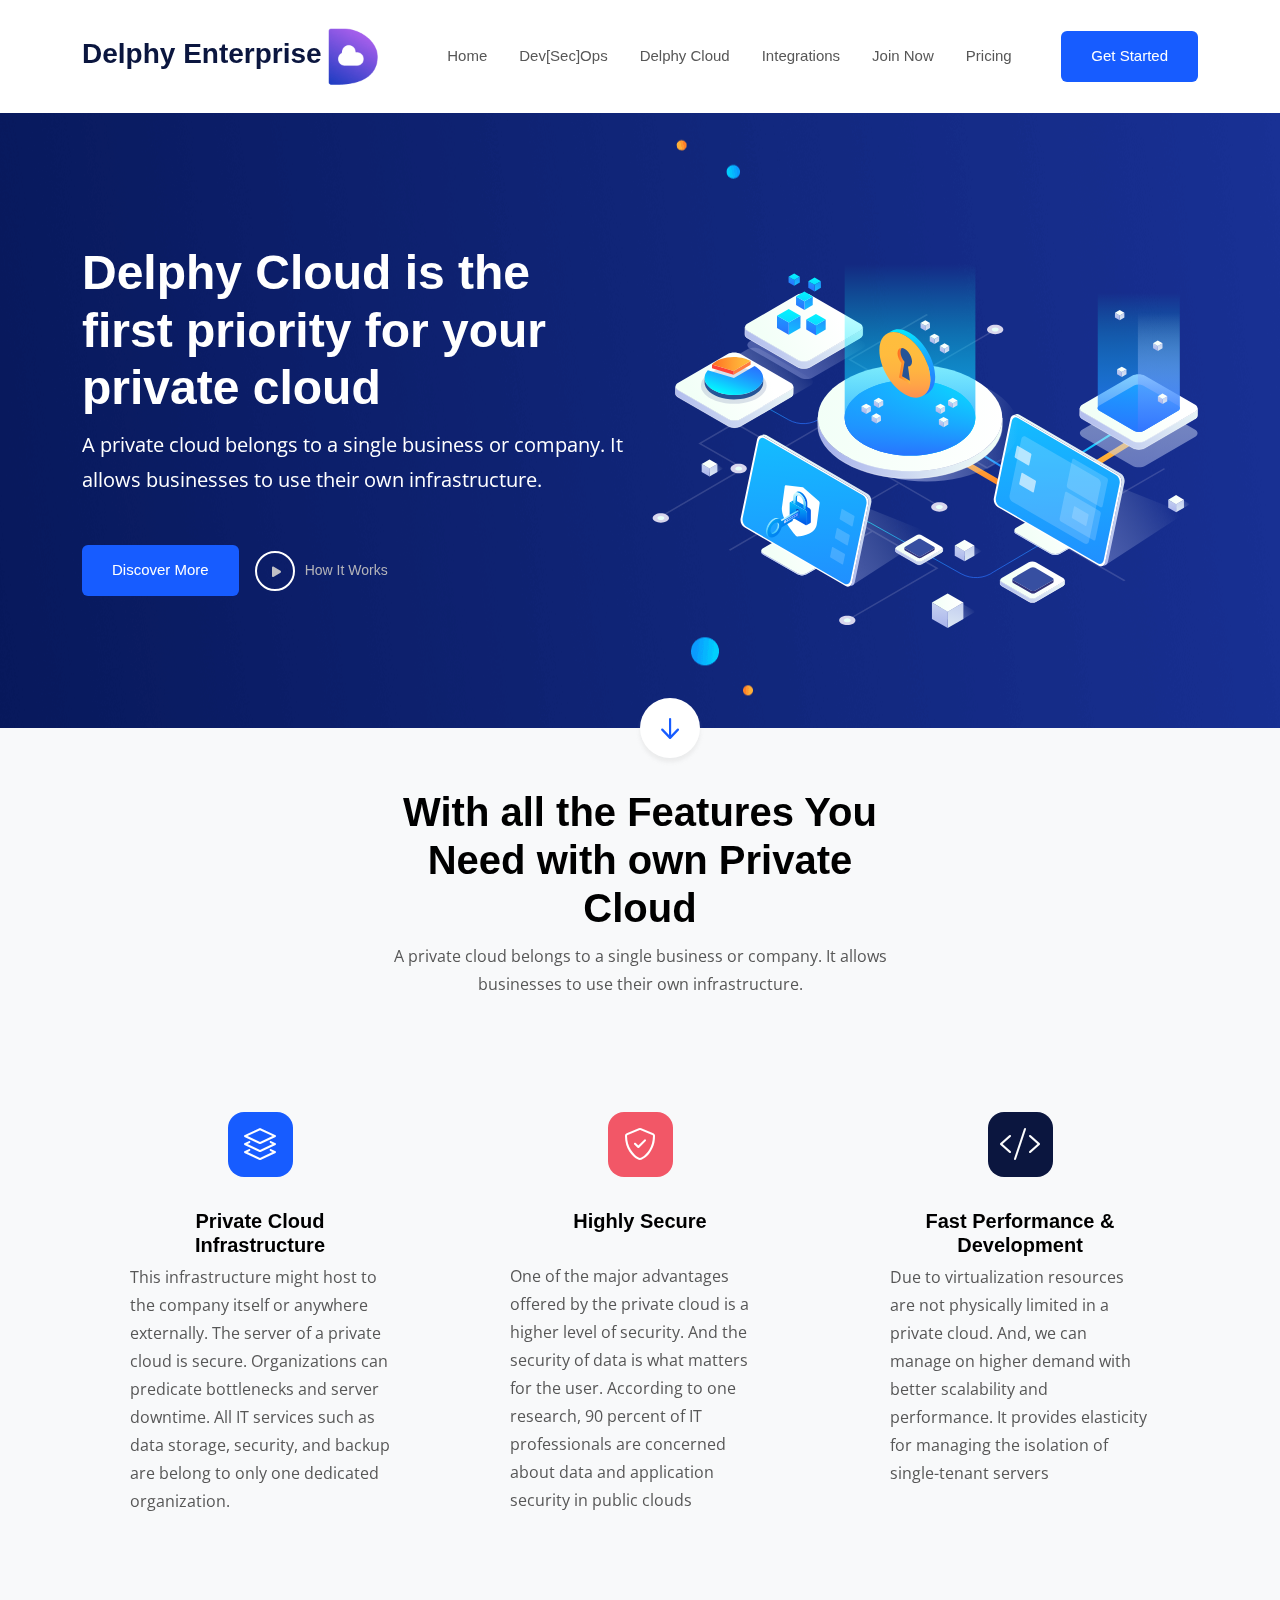
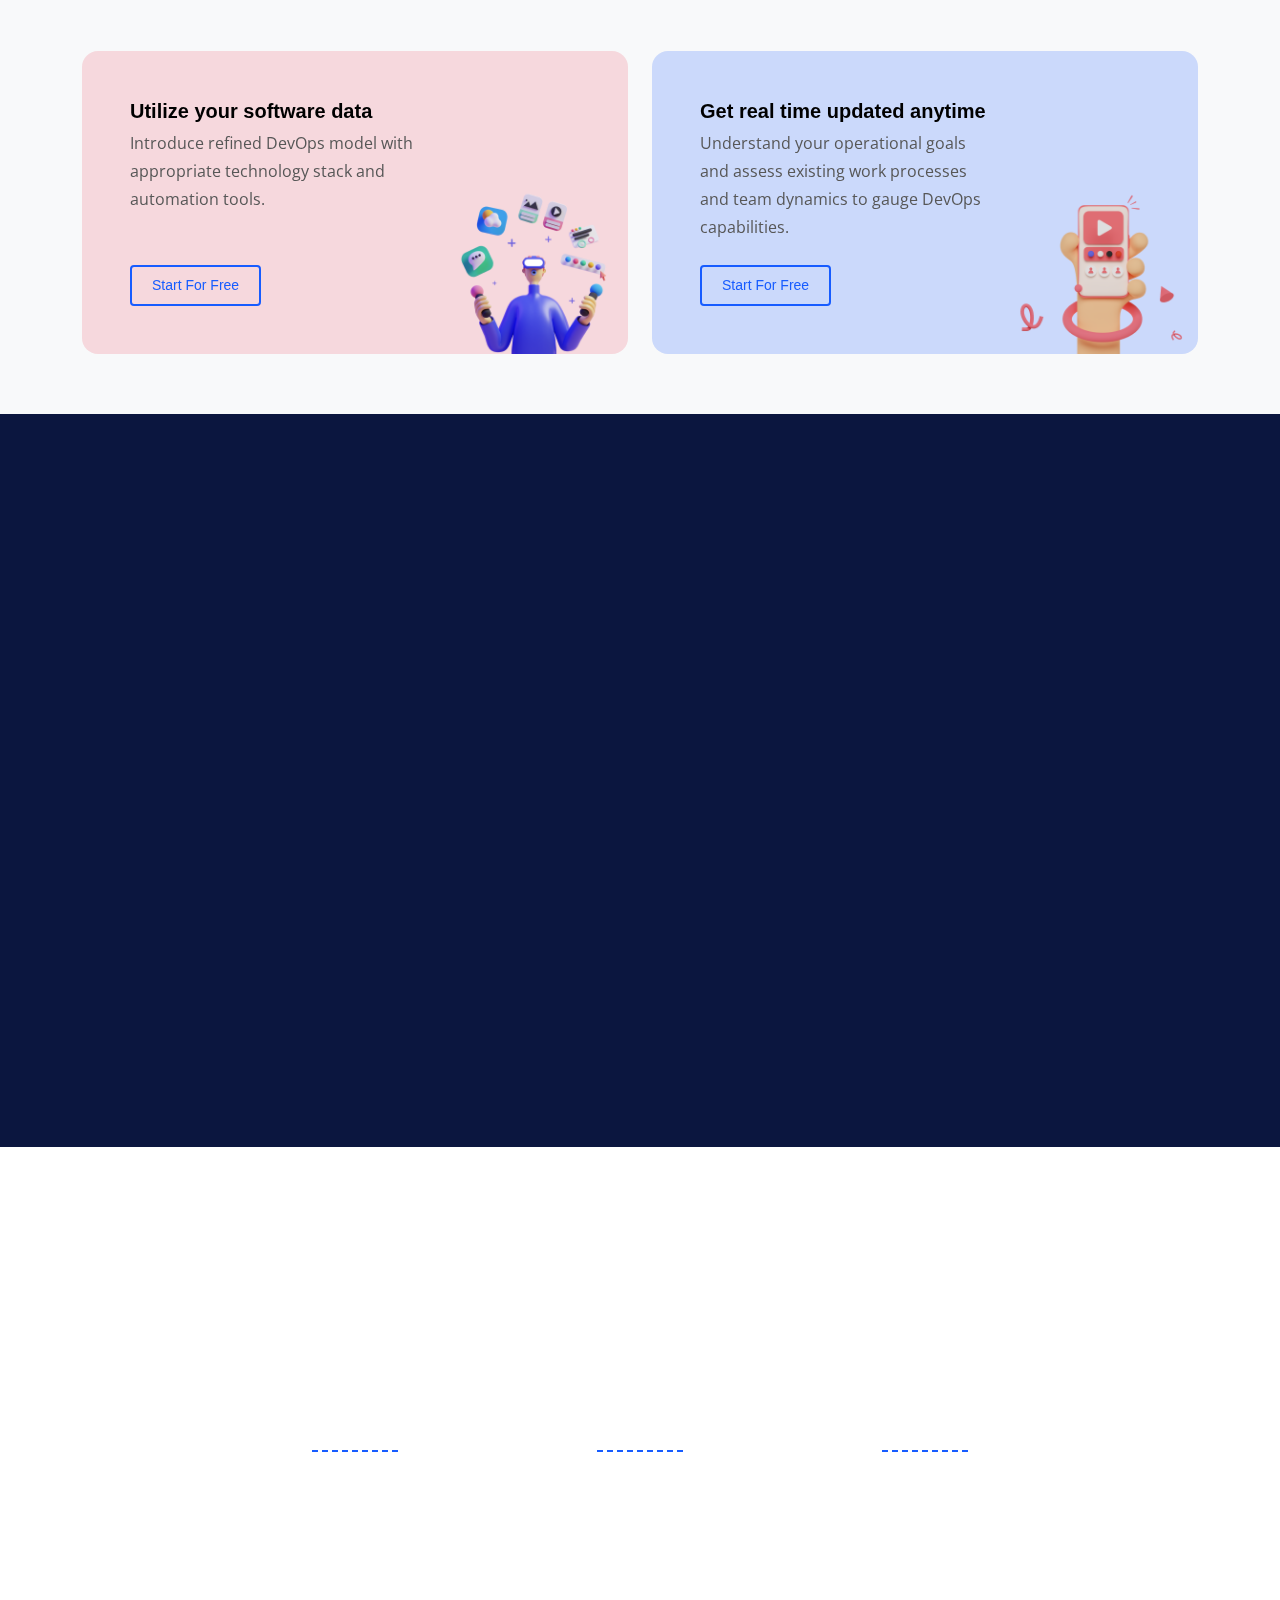
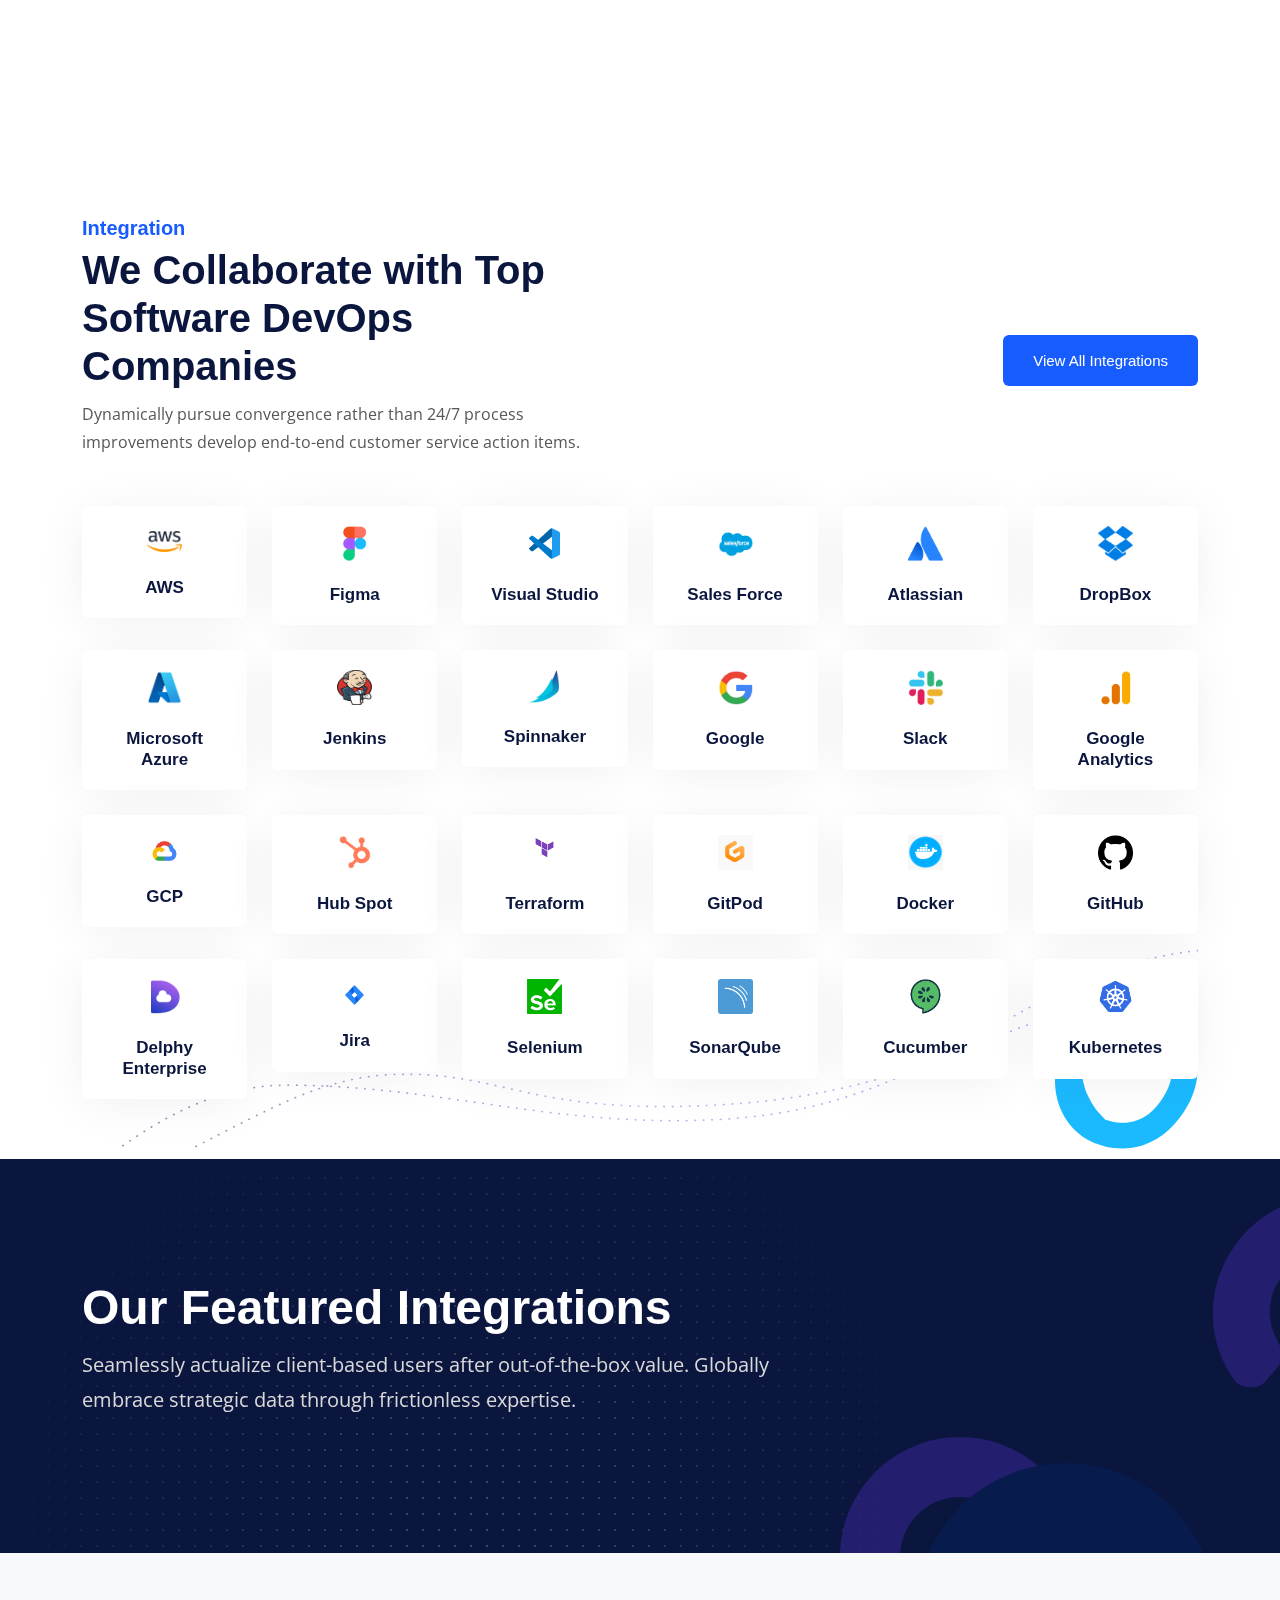
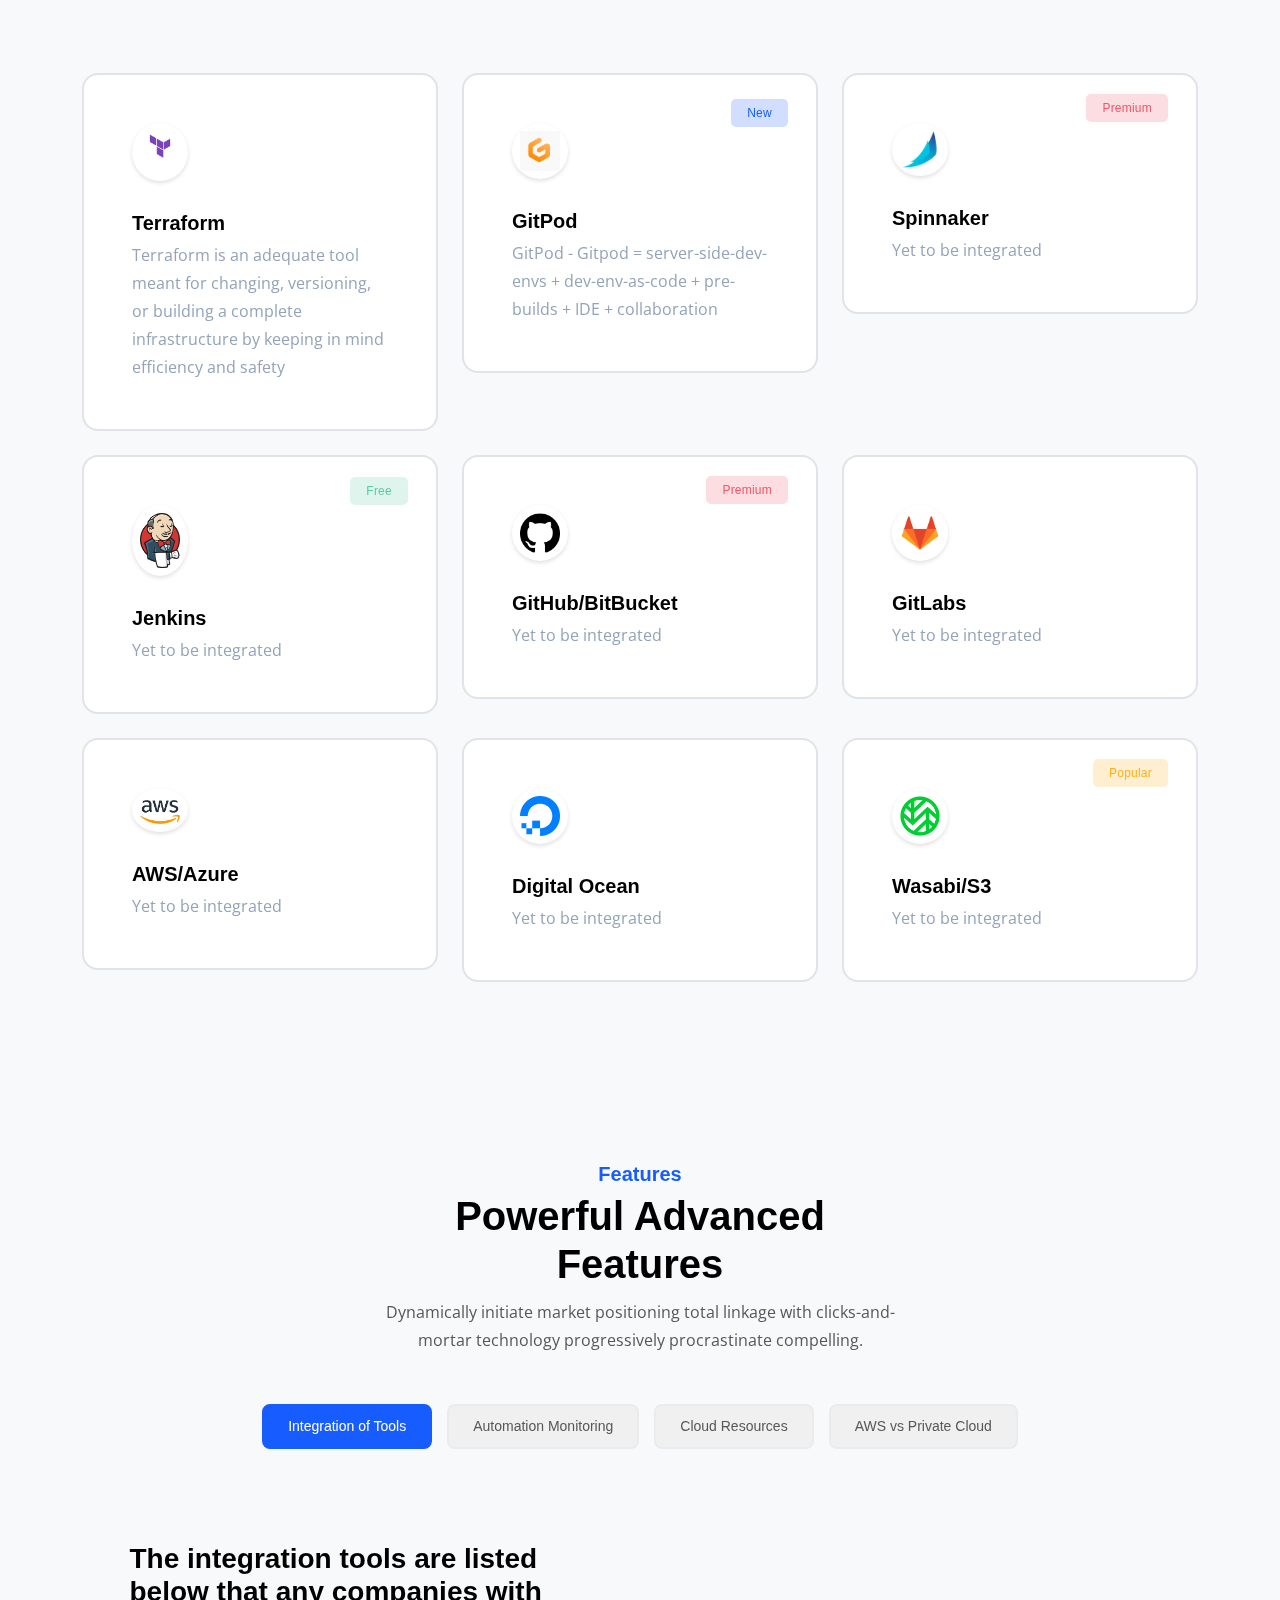
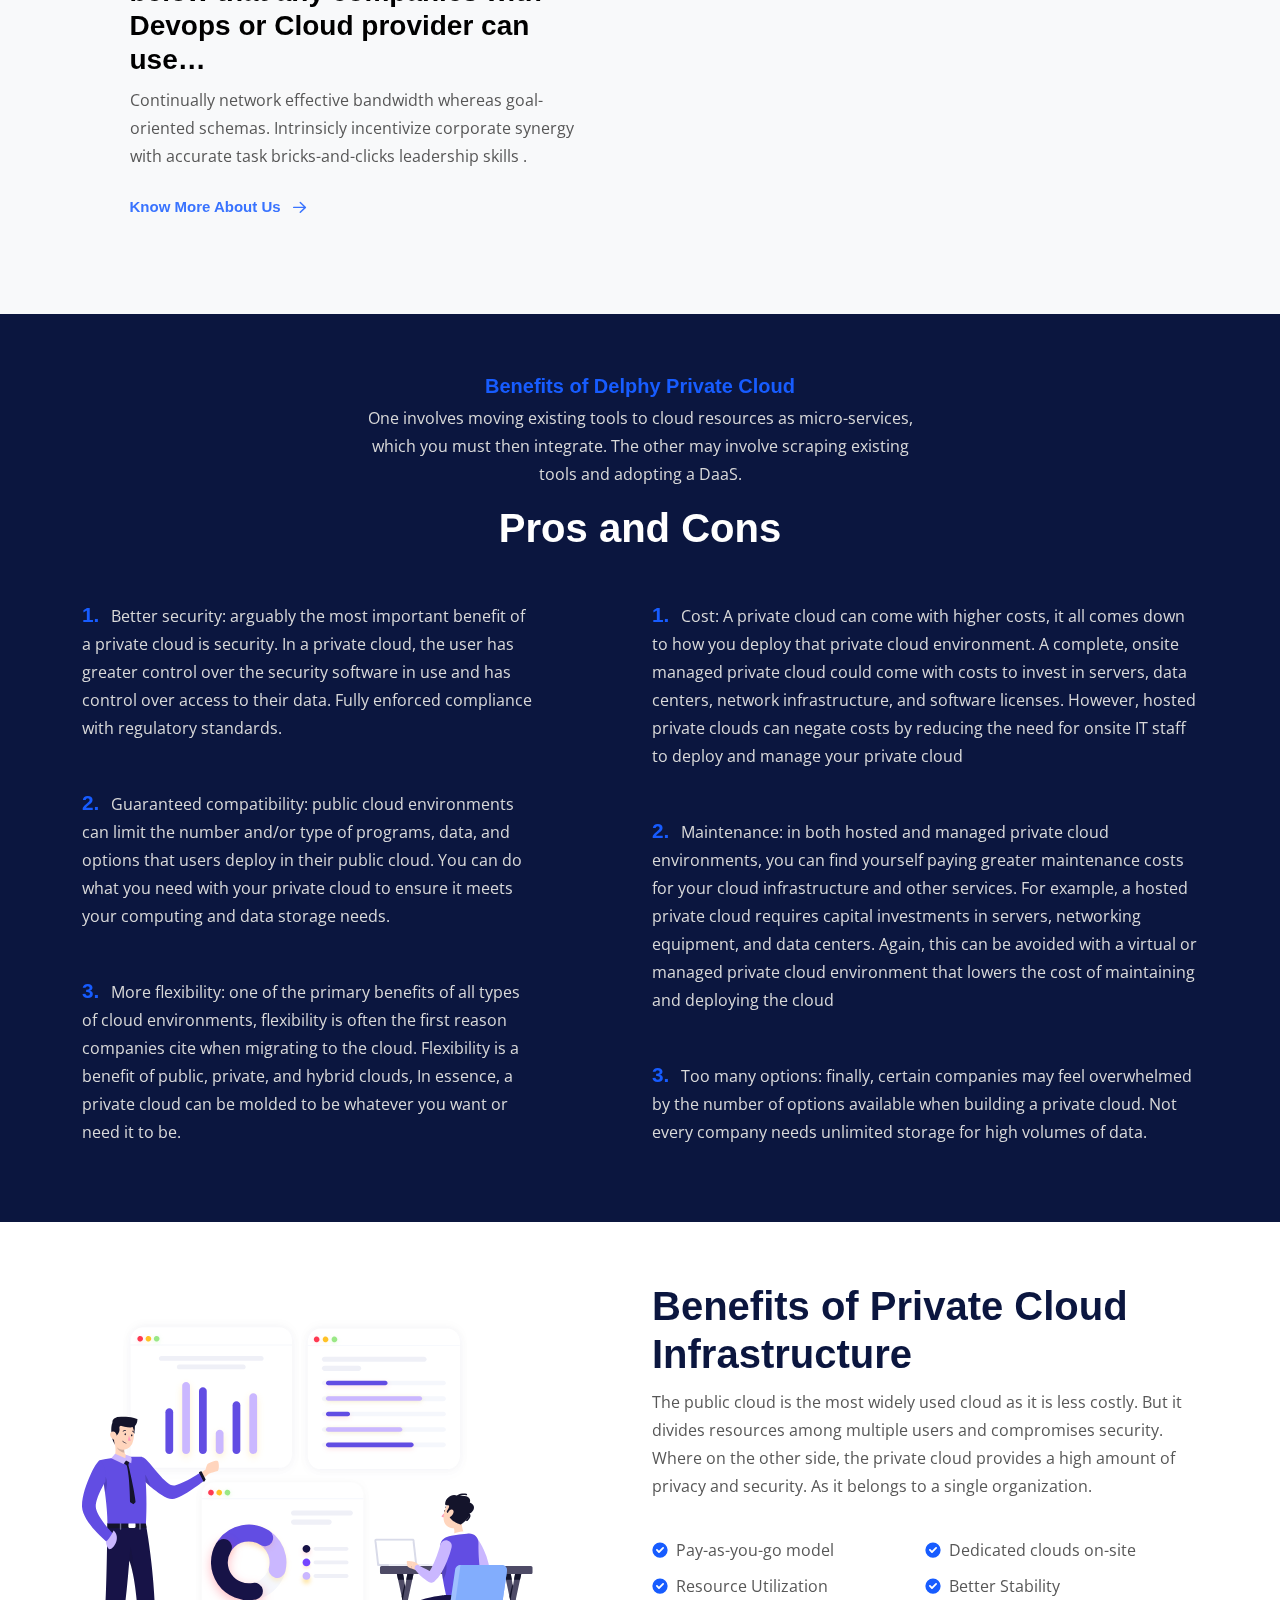
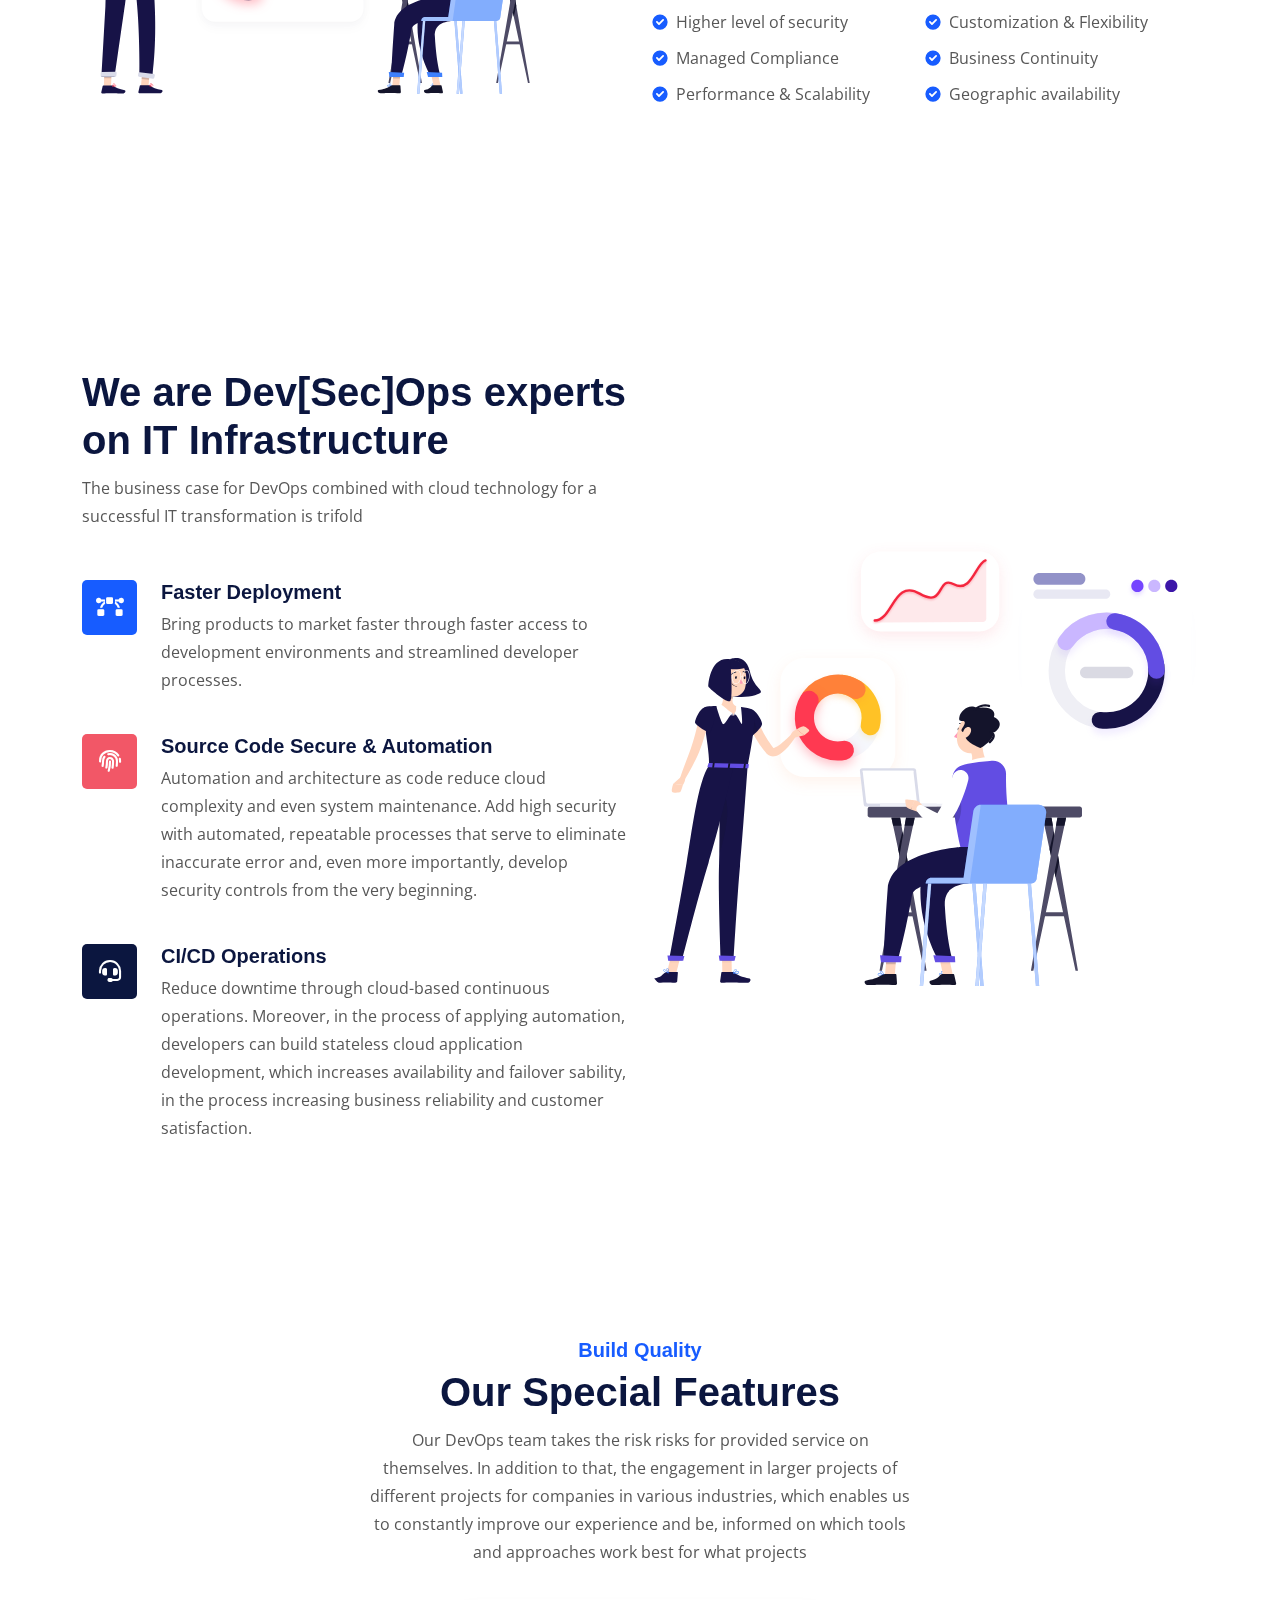
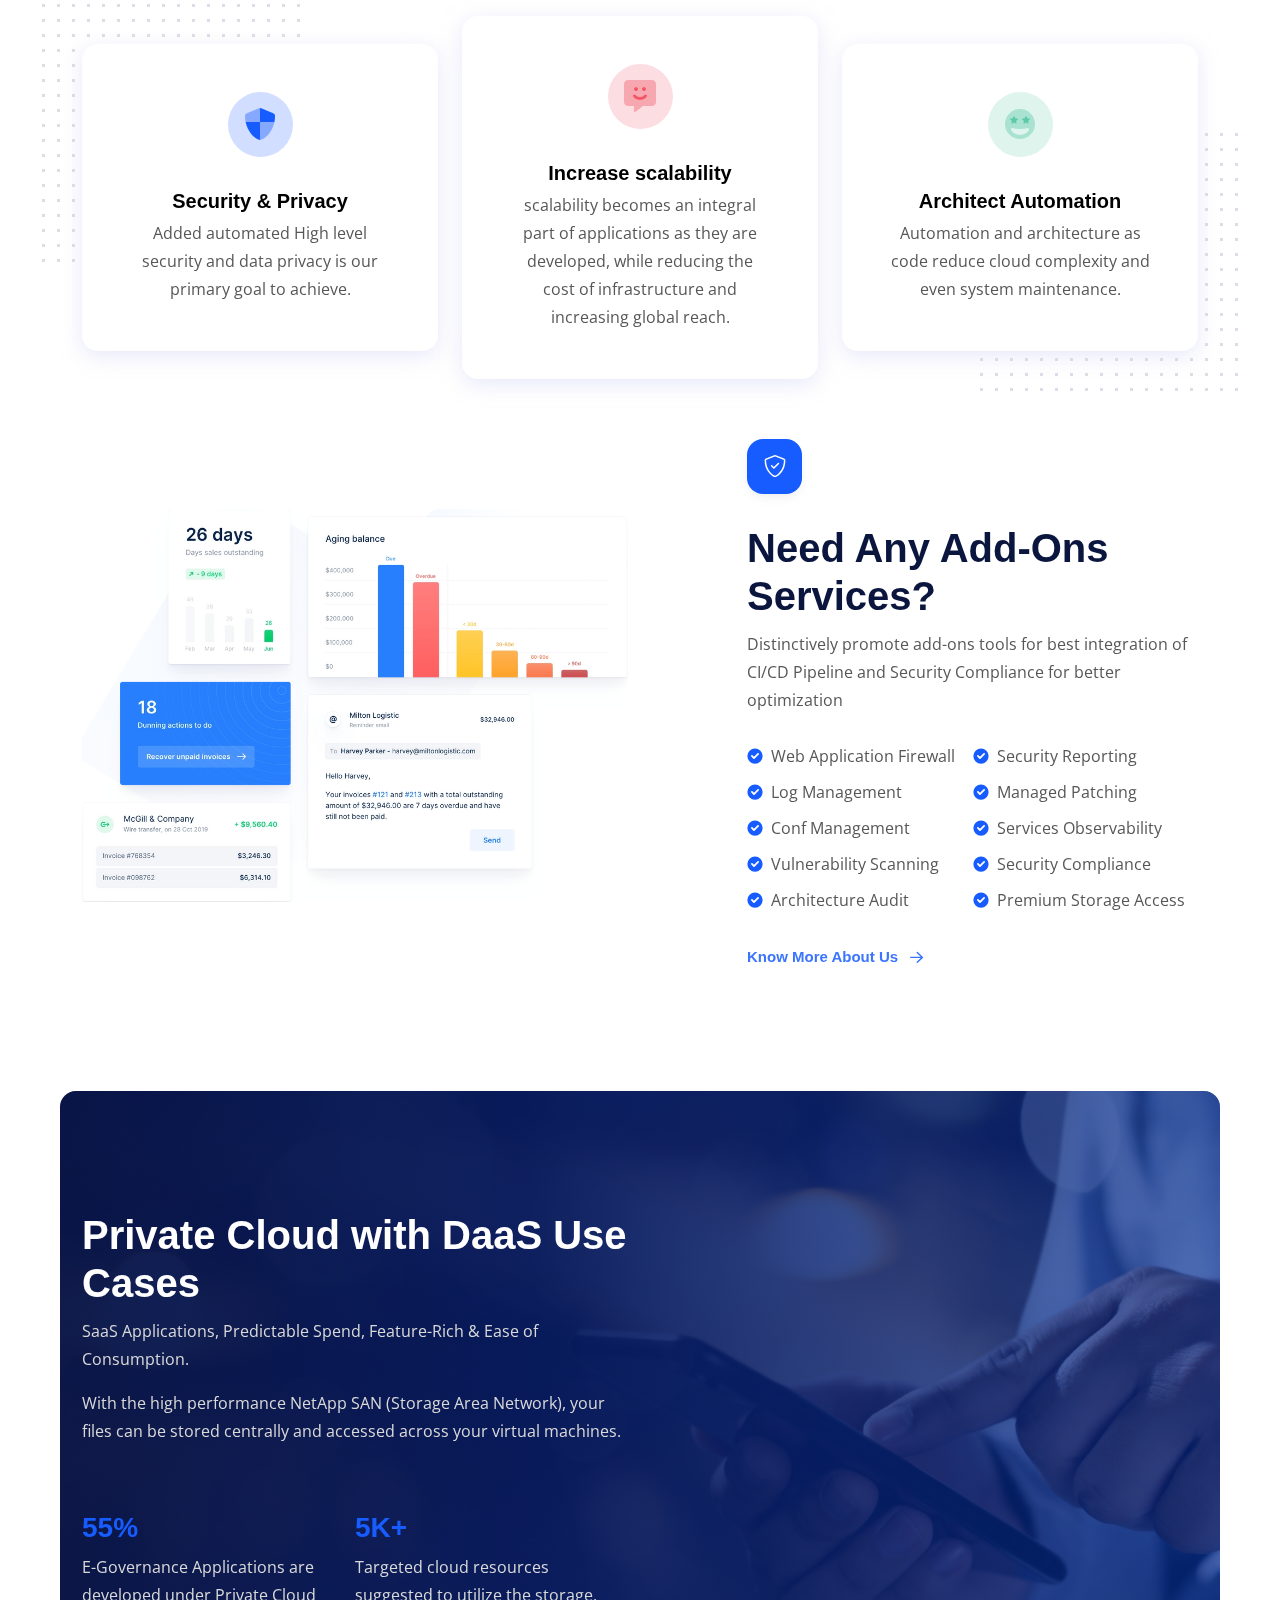
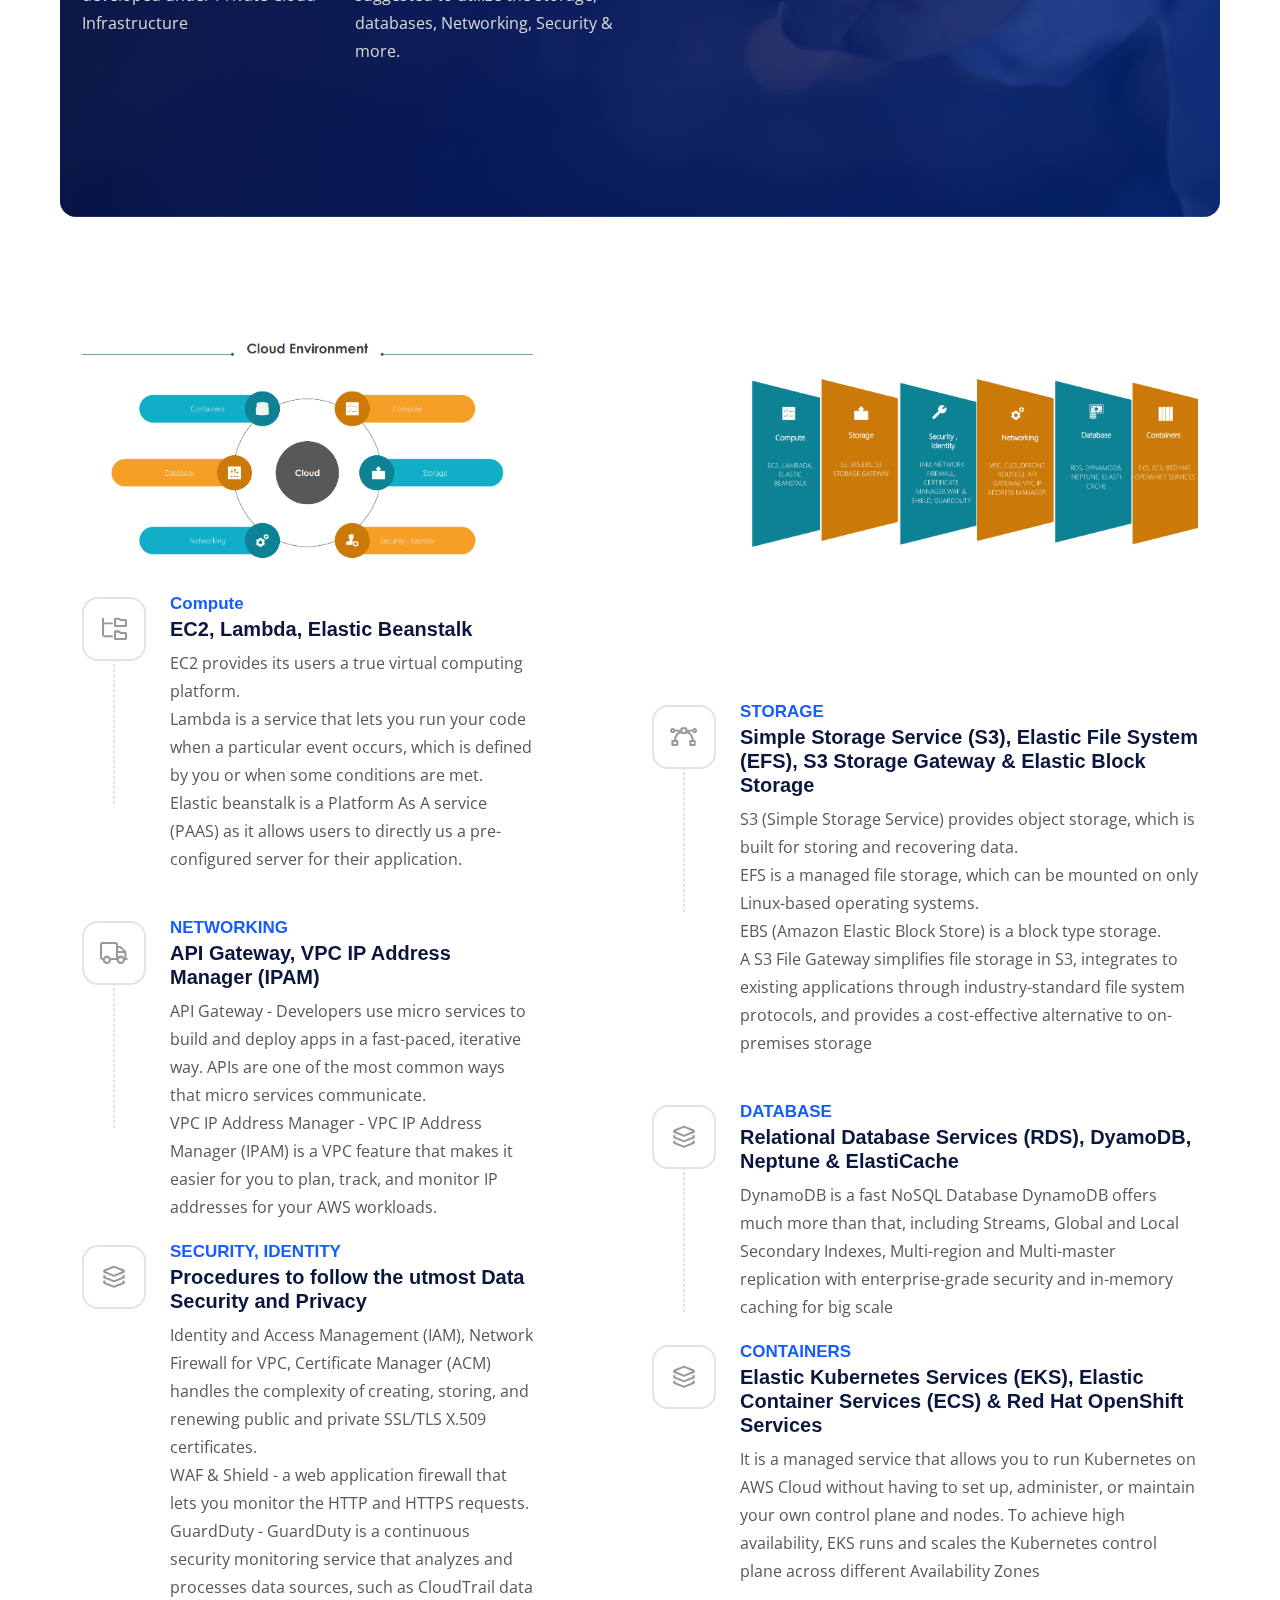
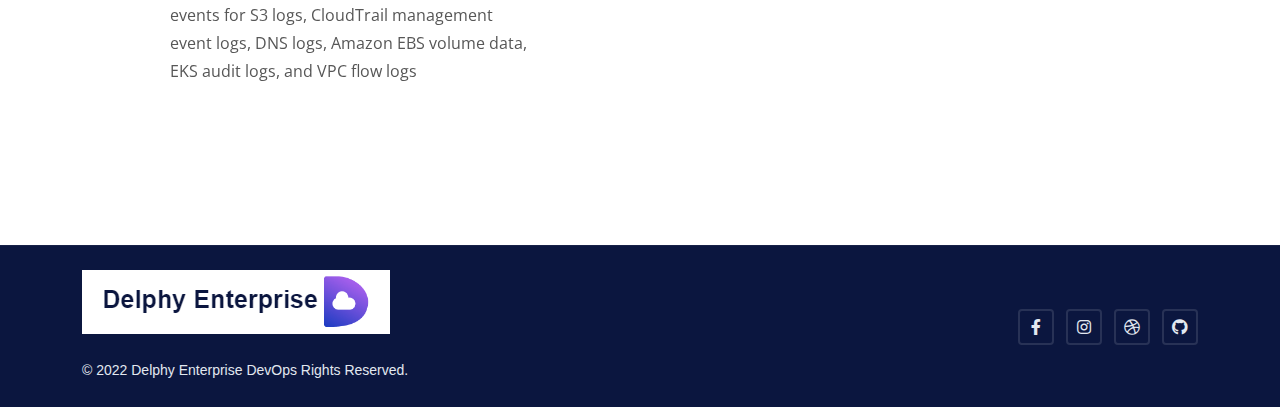
==== commit 3a8f728f: "devsecops screen and request demo update" ====
--- a/delphy-cloud.html
+++ b/delphy-cloud.html
@@ -75,6 +75,11 @@
                             <li class="nav-item">
                                 <a class="nav-link" href="index.html" role="button" aria-expanded="false">
                                     Home
+                                </a>
+                            </li>
+                            <li class="nav-item">
+                                <a class="nav-link" href="devsecops.html" role="button" aria-expanded="false">
+                                    Dev[Sec]Ops
                                 </a>
                             </li>
                             <li class="nav-item">
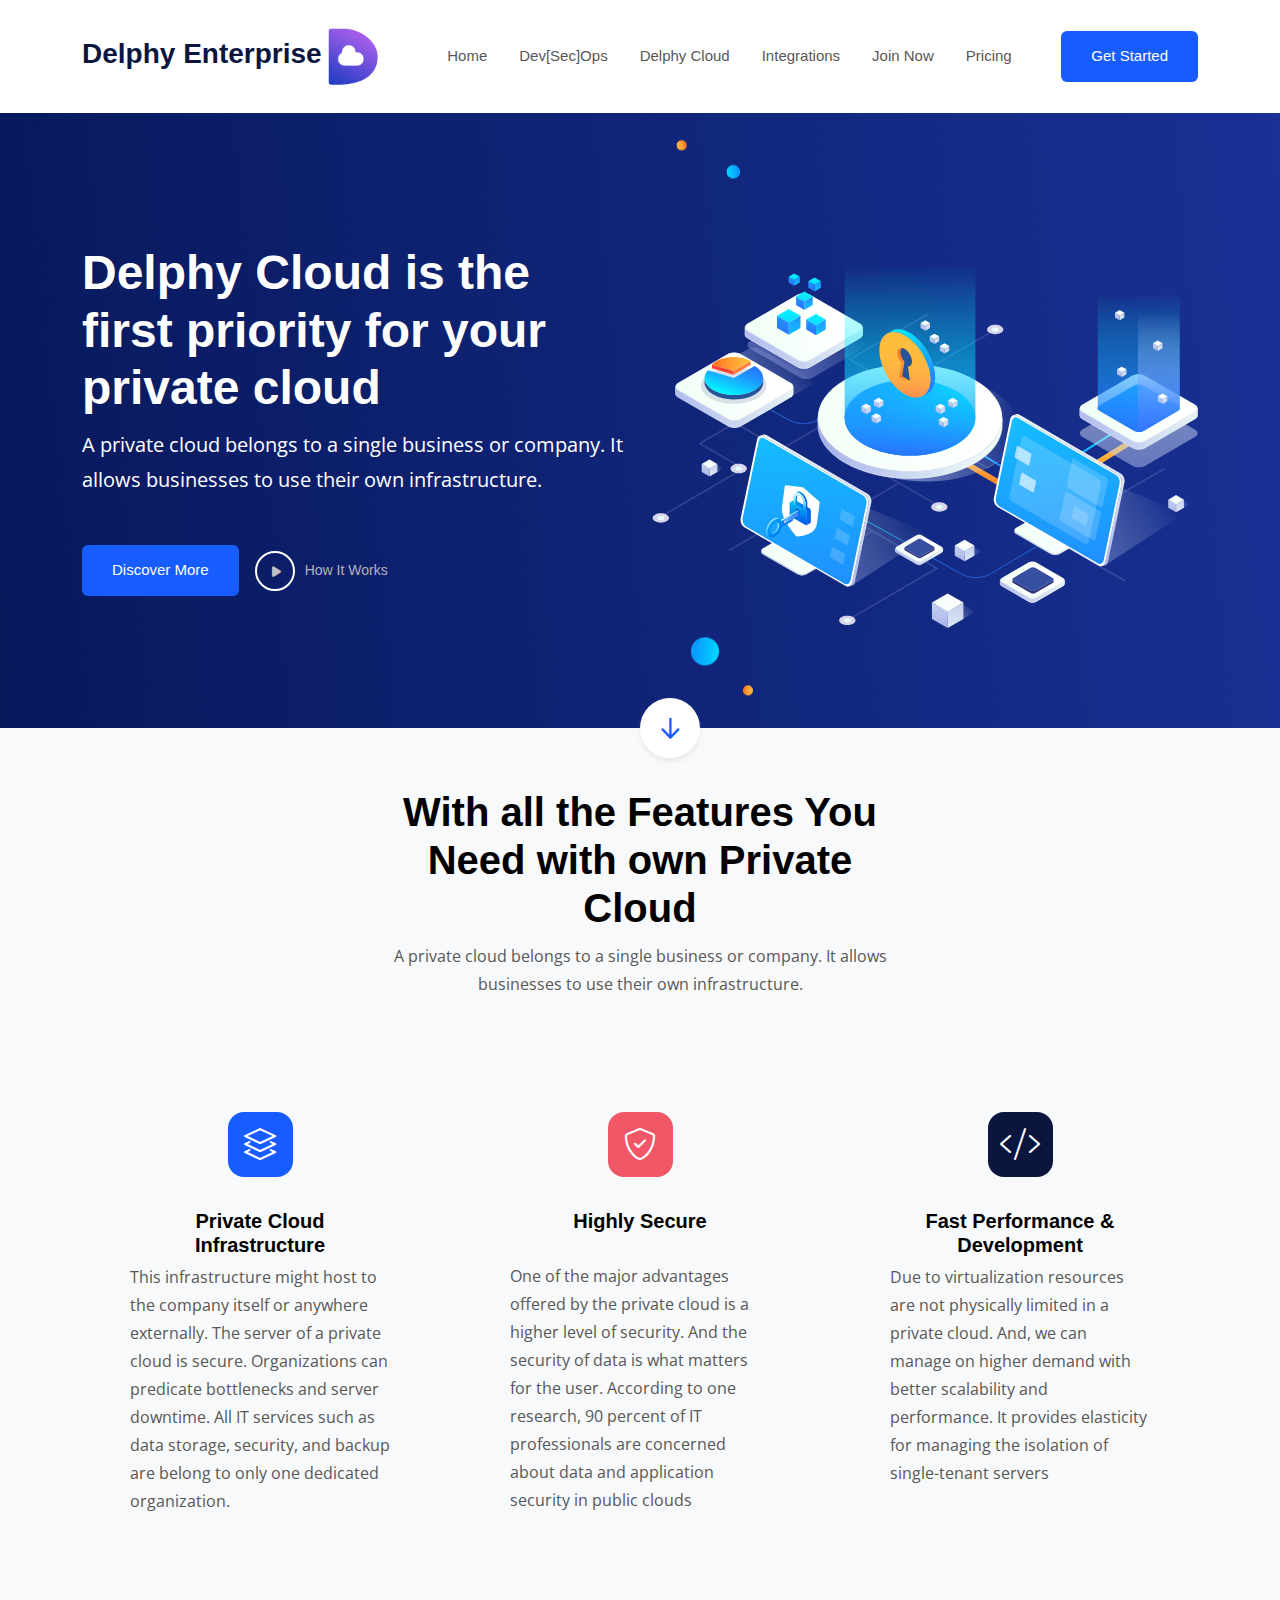
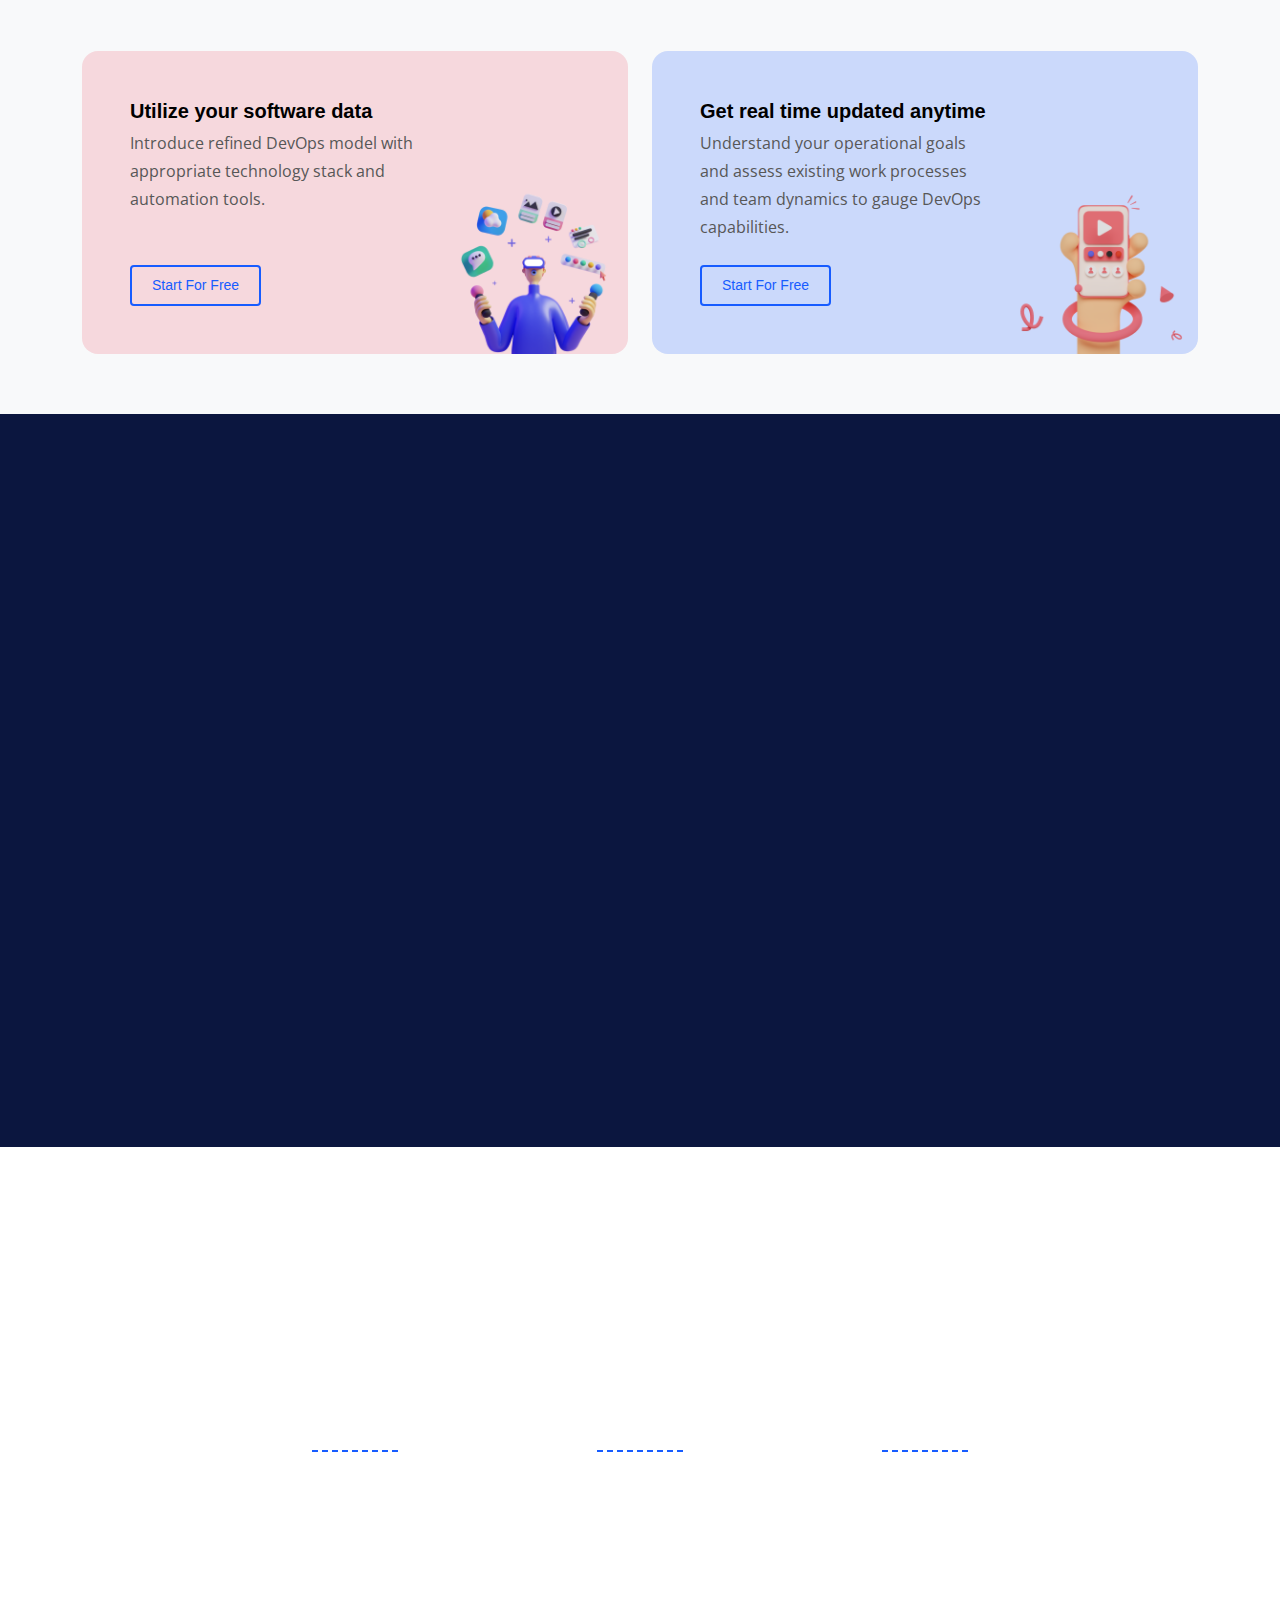
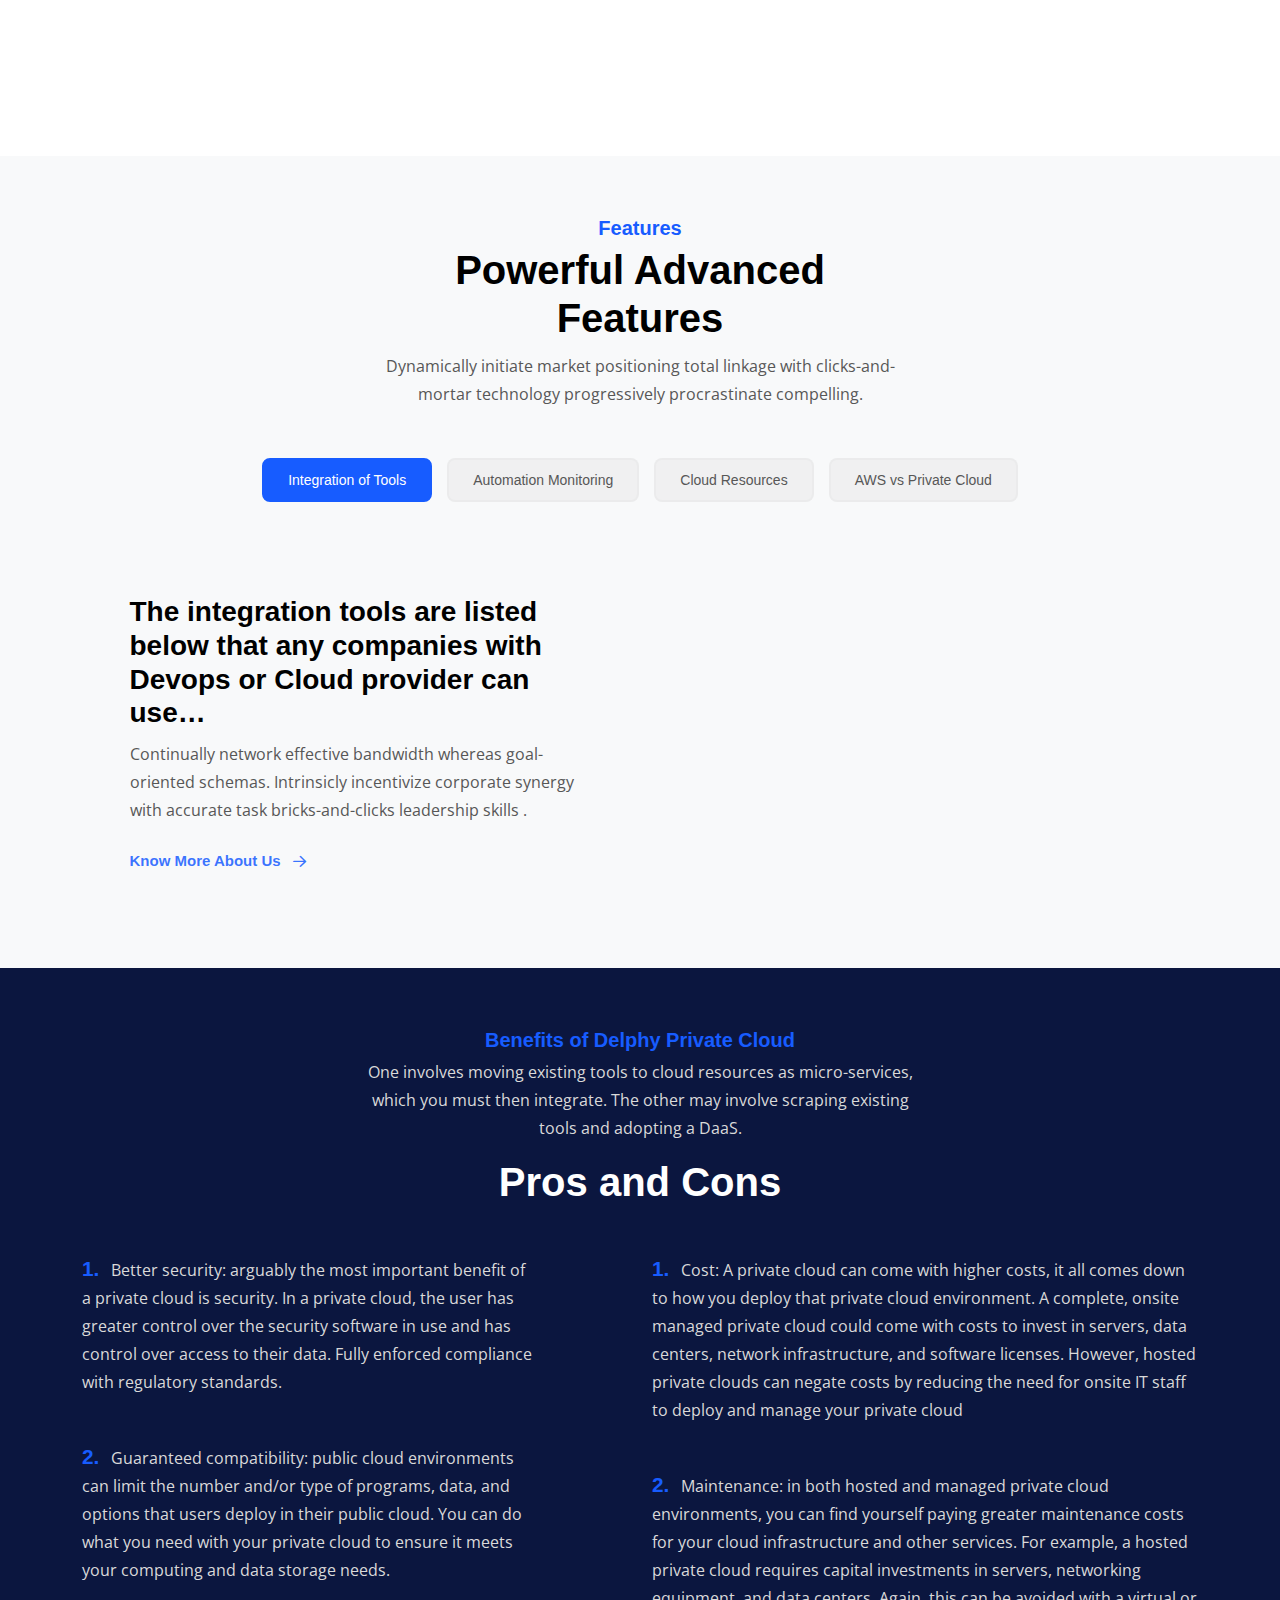
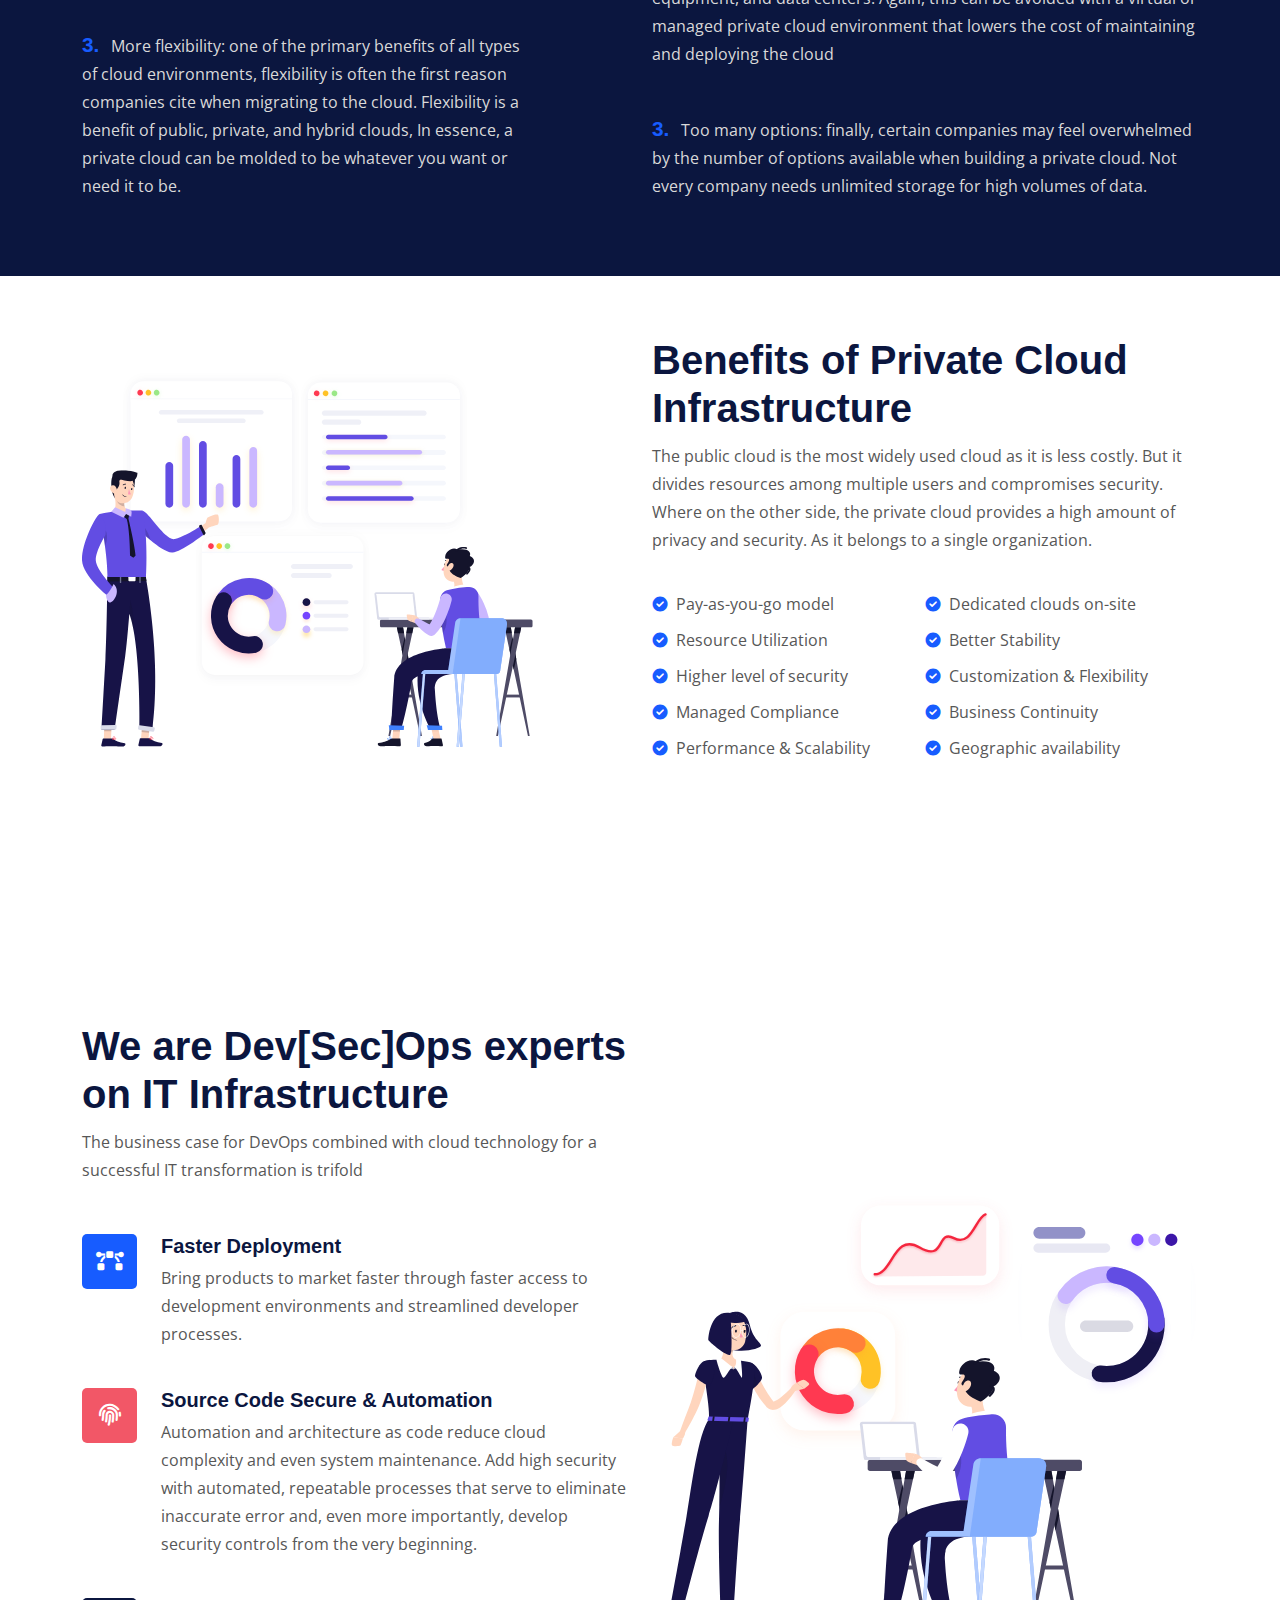
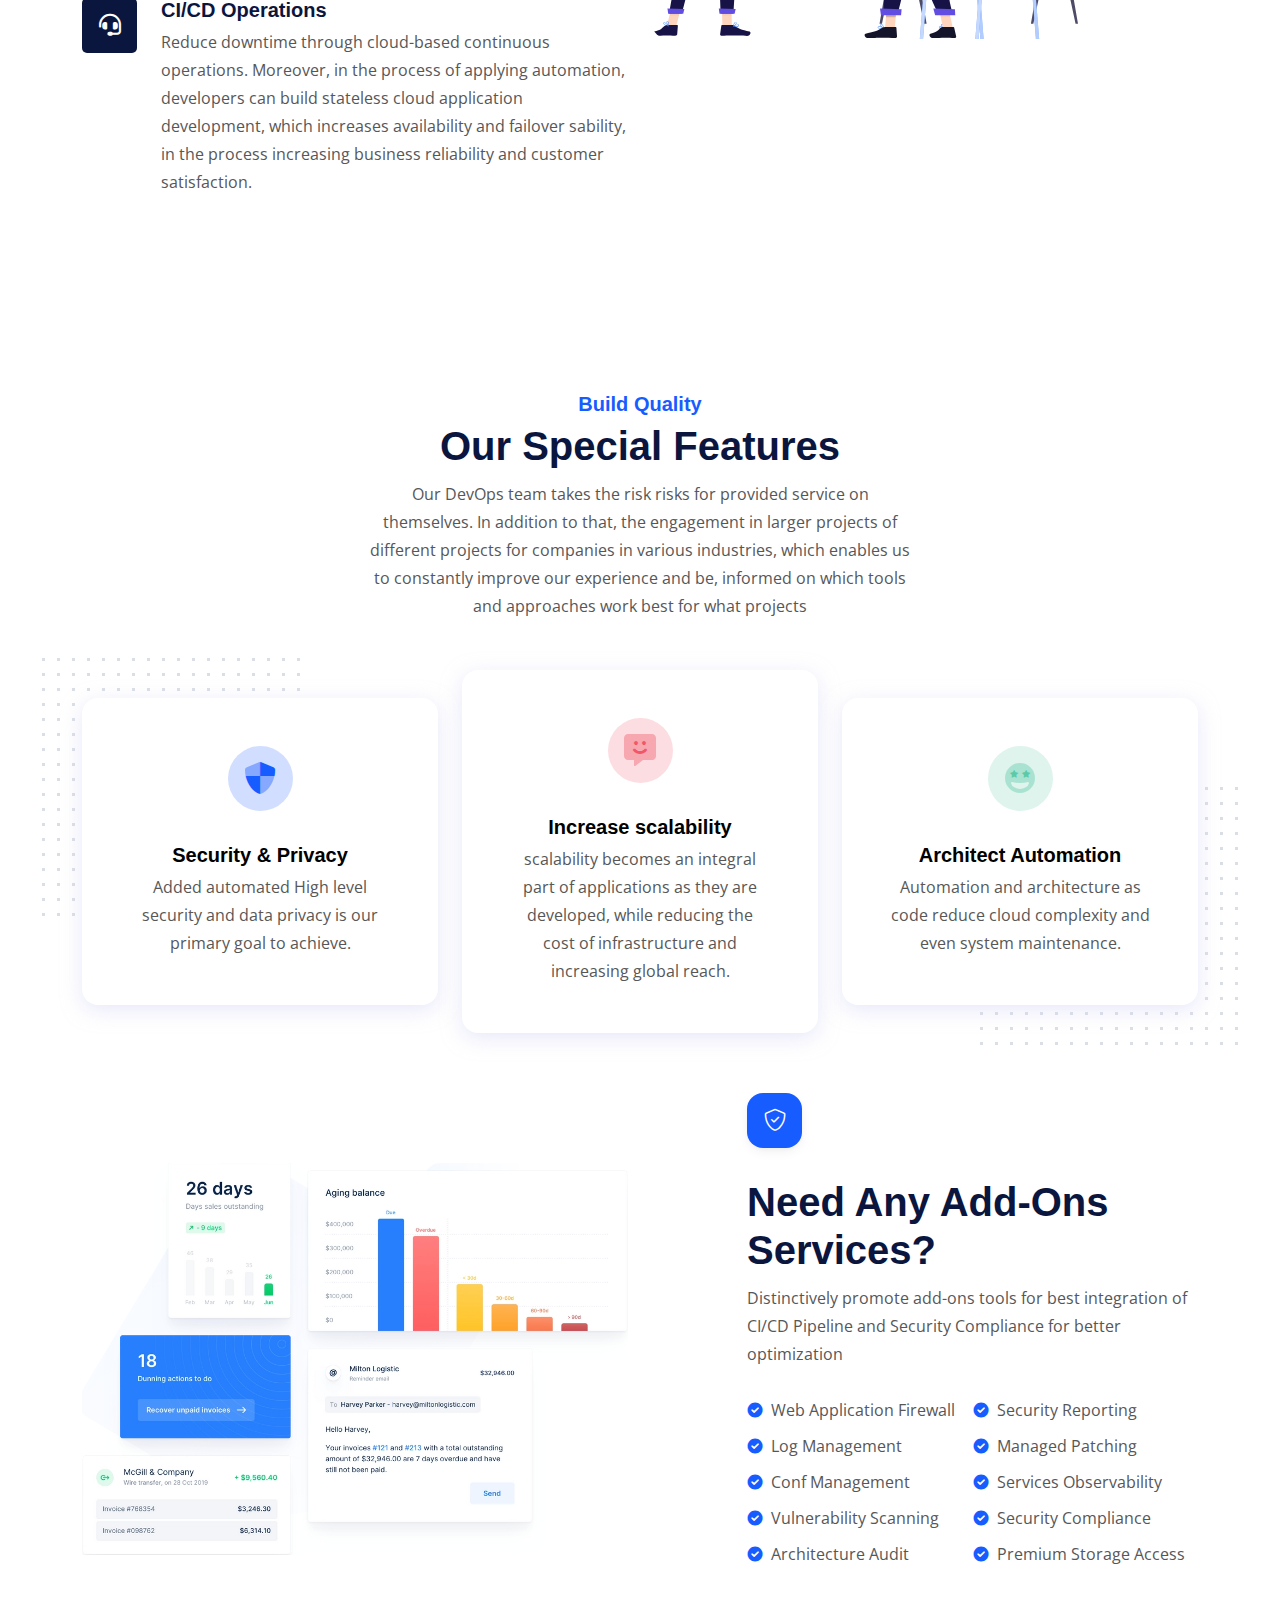
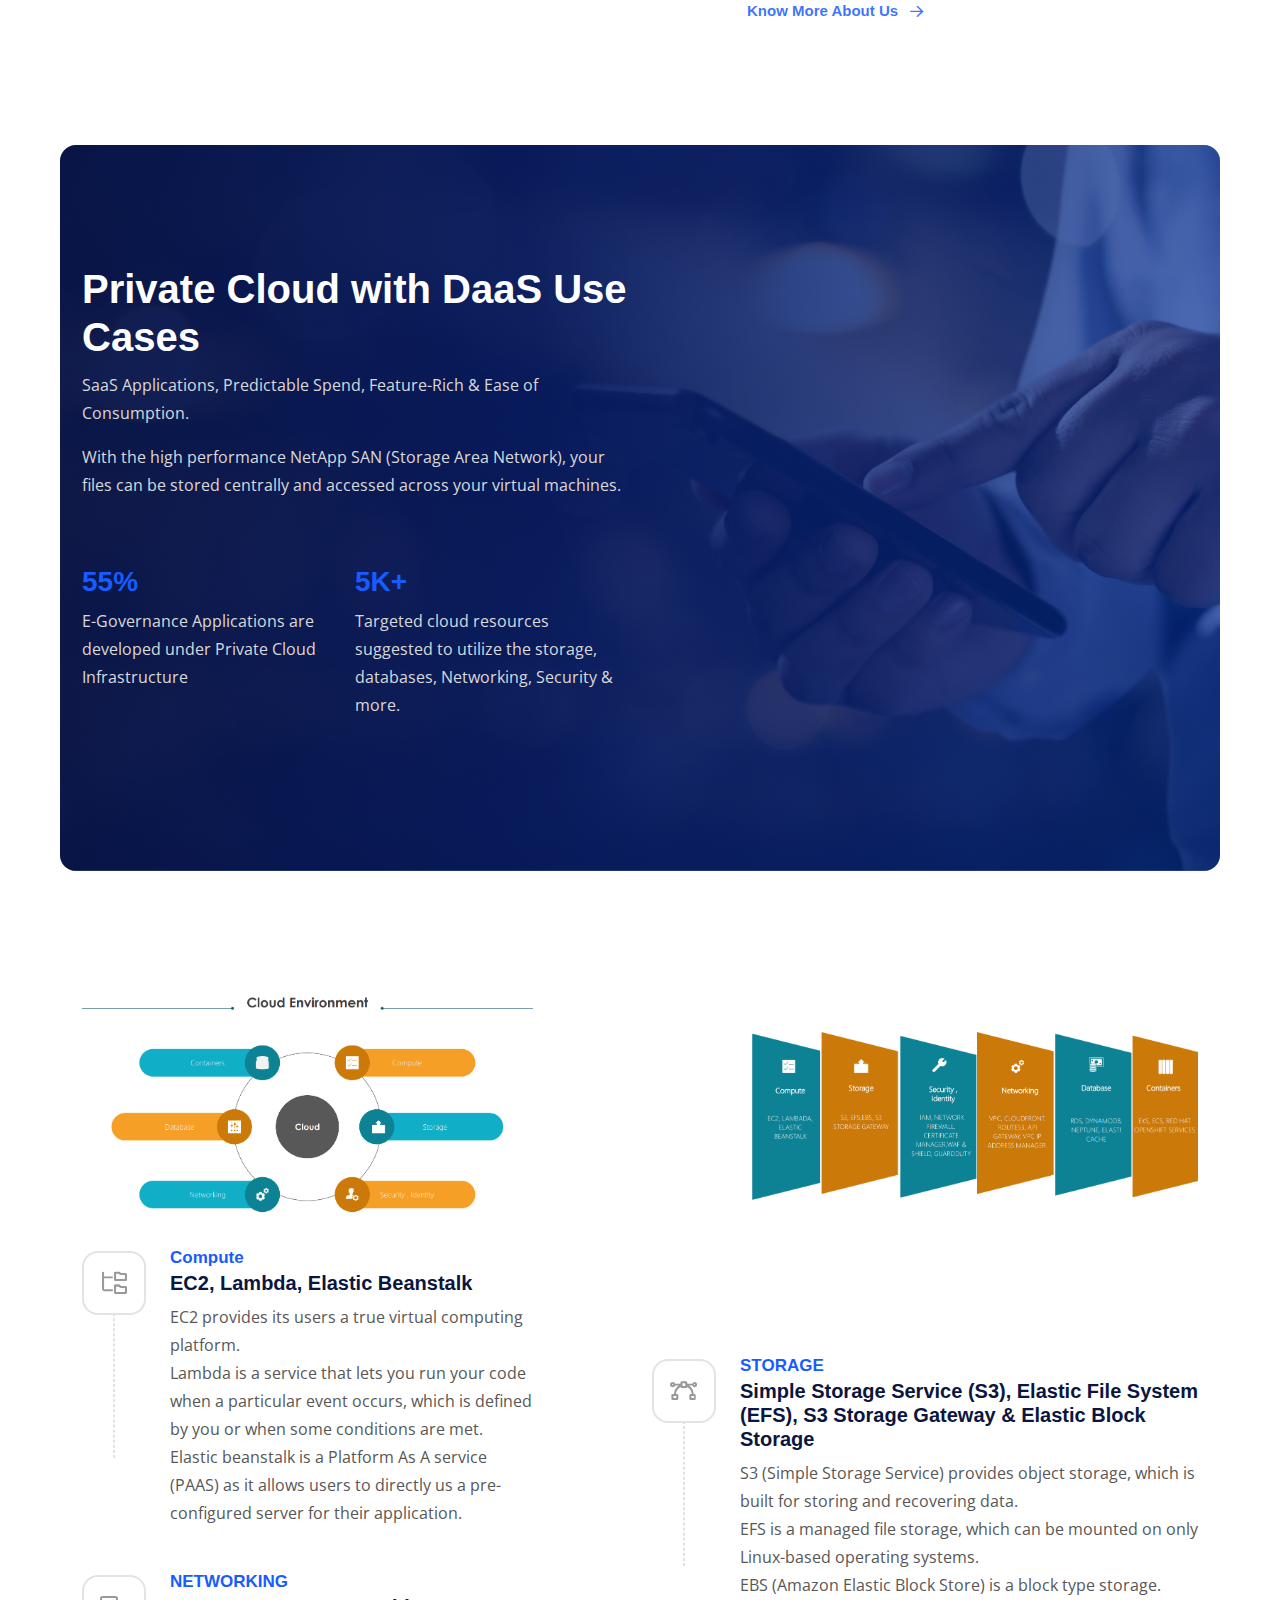
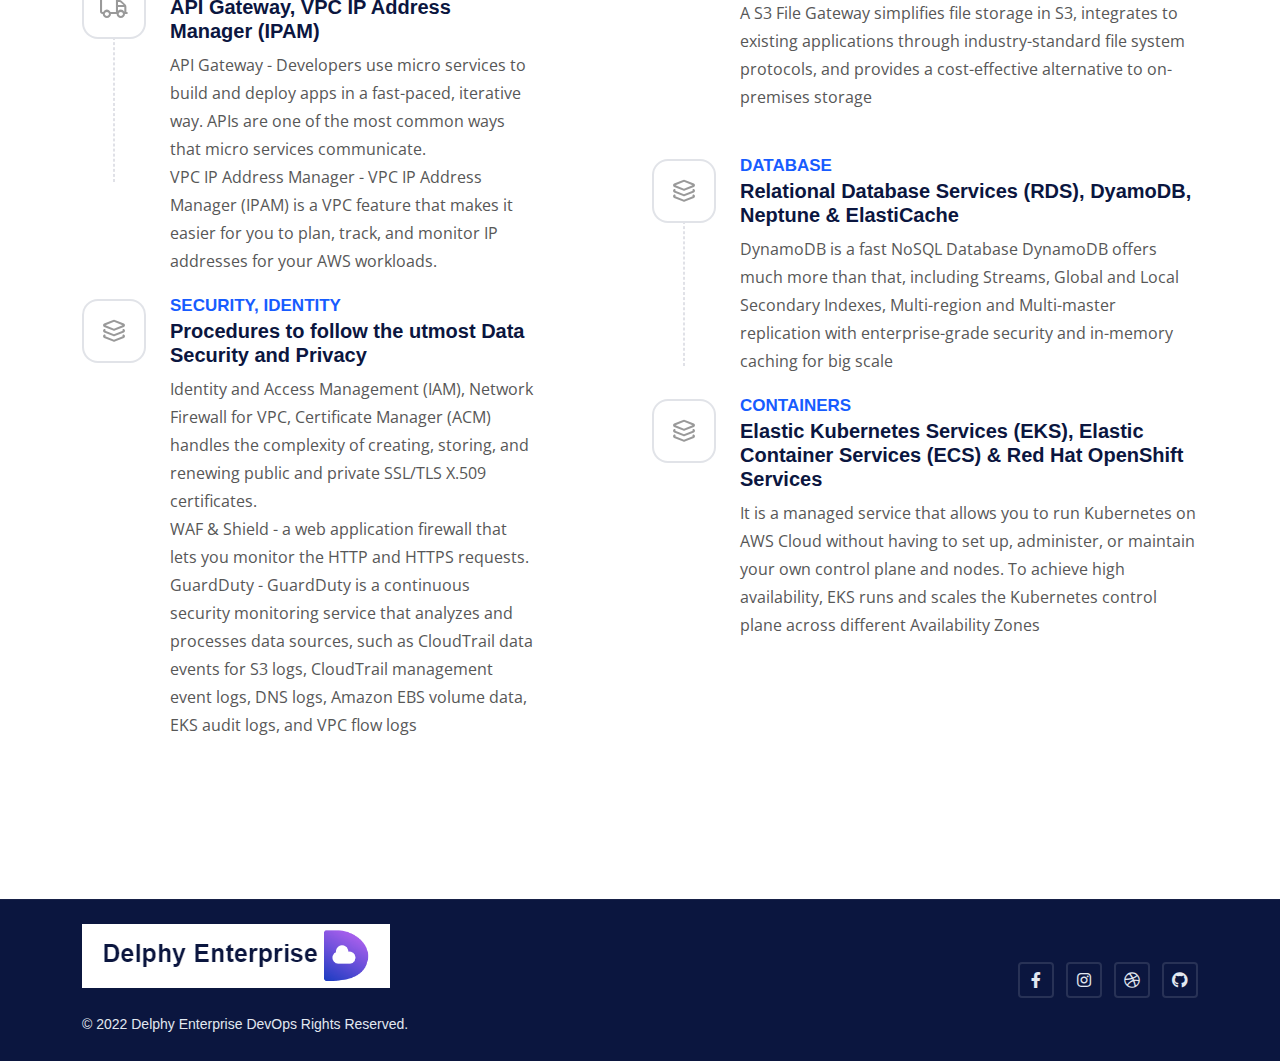
==== commit 71ac5bd3: "updated source" ====
--- a/delphy-cloud.html
+++ b/delphy-cloud.html
@@ -345,197 +345,12 @@
 
 
         <!--integration section start-->
-        <section class="integration-section ptb-60">
-            <div class="container">
-                <div class="row align-items-center justify-content-lg-between">
-                    <div class="col-lg-6 col-md-12">
-                        <div class="section-heading">
-                            <h4 class="h5 text-primary">Integration</h4>
-                            <h2>We Collaborate with Top Software DevOps Companies</h2>
-                            <p>Dynamically pursue convergence rather than 24/7 process improvements develop end-to-end customer service action items.</p>
-                        </div>
-                    </div>
-                    <div class="col-lg-4 col-md-12">
-                        <div class="text-lg-end mb-5 mb-lg-0">
-                            <a href="#" class="btn btn-primary">View All Integrations</a>
-                        </div>
-                    </div>
-                </div>
-                <div class="row">
-                    <div class="col-12">
-                        <div class="integration-wrapper position-relative w-100">
-                            <!--animated shape start-->
-                            <ul class="position-absolute animate-element parallax-element shape-service z--1">
-                                <li class="layer" data-depth="0.03">
-                                    <img src="assets/img/shape/dot-dot-wave-shape.svg" alt="shape" class="img-fluid position-absolute color-shape-3">
-                                </li>
-                                <li class="layer" data-depth="0.03">
-                                    <img src="assets/img/color-shape/feature-3.svg" alt="shape" class="img-fluid position-absolute color-shape-3">
-                                </li>
-                            </ul>
-                            <!--animated shape end-->
-                            <ul class="integration-list list-unstyled mb-0">
-                                <li>
-                                    <div class="single-integration">
-                                        <img src="assets/img/integations/7.png" alt="integration" class="img-fluid">
-                                        <h6 class="mb-0 mt-4">AWS</h6>
-                                    </div>
-                                </li>
-                                <li>
-                                    <div class="single-integration">
-                                        <img src="assets/img/integations/figma.png" alt="integration" class="img-fluid">
-                                        <h6 class="mb-0 mt-4">Figma</h6>
-                                    </div>
-                                </li>
-                                <li>
-                                    <div class="single-integration">
-                                        <img src="assets/img/integations/vs_code.png" alt="integration" class="img-fluid">
-                                        <h6 class="mb-0 mt-4">Visual Studio</h6>
-                                    </div>
-                                </li>
-                                <li>
-                                    <div class="single-integration">
-                                        <img src="assets/img/integations/sales-force.png" alt="integration" class="img-fluid">
-                                        <h6 class="mb-0 mt-4">Sales Force</h6>
-                                    </div>
-                                </li>
-                                <li>
-                                    <div class="single-integration">
-                                        <img src="assets/img/integations/atlassian.png" alt="integration" class="img-fluid">
-                                        <h6 class="mb-0 mt-4">Atlassian</h6>
-                                    </div>
-                                </li>
-                                <li>
-                                    <div class="single-integration">
-                                        <img src="assets/img/integations/dropbox-2.png" alt="integration" class="img-fluid">
-                                        <h6 class="mb-0 mt-4">DropBox</h6>
-                                    </div>
-                                </li>
-                                <li>
-                                    <div class="single-integration">
-                                        <img src="assets/img/integations/dynamic-365.png" alt="integration" class="img-fluid">
-                                        <h6 class="mb-0 mt-4">Microsoft Azure</h6>
-                                    </div>
-                                </li>
-                                <li>
-                                    <div class="single-integration">
-                                        <img src="assets/img/integations/Jenkins.png" alt="integration" class="img-fluid">
-                                        <h6 class="mb-0 mt-4">Jenkins</h6>
-                                    </div>
-                                </li>
-                                <li>
-                                    <div class="single-integration">
-                                        <img src="assets/img/integations/3.png" alt="integration" class="img-fluid">
-                                        <h6 class="mb-0 mt-4">Spinnaker</h6>
-                                    </div>
-                                </li>
-                                <li>
-                                    <div class="single-integration">
-                                        <img src="assets/img/integations/google-icon.png" alt="integration" class="img-fluid">
-                                        <h6 class="mb-0 mt-4">Google</h6>
-                                    </div>
-                                </li>
-
-                                <li>
-                                    <div class="single-integration">
-                                        <img src="assets/img/integations/slack.png" alt="integration" class="img-fluid">
-                                        <h6 class="mb-0 mt-4">Slack</h6>
-                                    </div>
-                                </li>
-
-                                <li>
-                                    <div class="single-integration">
-                                        <img src="assets/img/integations/google-analytics.png" alt="integration" class="img-fluid">
-                                        <h6 class="mb-0 mt-4">Google Analytics</h6>
-                                    </div>
-                                </li>
-
-                                <li>
-                                    <div class="single-integration">
-                                        <img src="assets/img/integations/GCP.png" alt="integration" class="img-fluid">
-                                        <h6 class="mb-0 mt-4">GCP</h6>
-                                    </div>
-                                </li>
-
-                                <li>
-                                    <div class="single-integration">
-                                        <img src="assets/img/integations/hubspot.png" alt="integration" class="img-fluid">
-                                        <h6 class="mb-0 mt-4">Hub Spot</h6>
-                                    </div>
-                                </li>
-
-                                <li>
-                                    <div class="single-integration">
-                                        <img src="assets/img/integations/Terraform.png" alt="integration" class="img-fluid">
-                                        <h6 class="mb-0 mt-4">Terraform</h6>
-                                    </div>
-                                </li>
-                                <li>
-                                    <div class="single-integration">
-                                        <img src="assets/img/integations/GitPod.png" alt="integration" class="img-fluid">
-                                        <h6 class="mb-0 mt-4">GitPod</h6>
-                                    </div>
-                                </li>
-                                <li>
-                                    <div class="single-integration">
-                                        <img src="assets/img/integations/docker.png" alt="integration" class="img-fluid">
-                                        <h6 class="mb-0 mt-4">Docker</h6>
-                                    </div>
-                                </li>
-                                <li>
-                                    <div class="single-integration">
-                                        <img src="assets/img/integations/5.png" alt="integration" class="img-fluid">
-                                        <h6 class="mb-0 mt-4">GitHub</h6>
-                                    </div>
-                                </li>
-                                <li>
-                                    <div class="single-integration">
-                                        <img src="assets/img/integations/dc.png" alt="integration" class="img-fluid">
-                                        <h6 class="mb-0 mt-4">Delphy Enterprise</h6>
-                                    </div>
-                                </li>
-                                <li>
-                                    <div class="single-integration">
-                                        <img src="assets/img/integations/Jira.png" alt="integration" class="img-fluid">
-                                        <h6 class="mb-0 mt-4">Jira</h6>
-                                    </div>
-                                </li>
-                                <li>
-                                    <div class="single-integration">
-                                        <img src="assets/img/integations/Selenium.png" alt="integration" class="img-fluid">
-                                        <h6 class="mb-0 mt-4">Selenium</h6>
-                                    </div>
-                                </li>
-                                <li>
-                                    <div class="single-integration">
-                                        <img src="assets/img/integations/SonarQube.png" alt="integration" class="img-fluid">
-                                        <h6 class="mb-0 mt-4"> SonarQube</h6>
-                                    </div>
-                                </li>
-                                <li>
-                                    <div class="single-integration">
-                                        <img src="assets/img/integations/cucumber.png" alt="integration" class="img-fluid">
-                                        <h6 class="mb-0 mt-4"> Cucumber</h6>
-                                    </div>
-                                </li>
-                                <li>
-                                    <div class="single-integration">
-                                        <img src="assets/img/integations/kubernetes.png" alt="integration" class="img-fluid">
-                                        <h6 class="mb-0 mt-4"> Kubernetes</h6>
-                                    </div>
-                                </li>
-
-                            </ul>
-                        </div>
-                    </div>
-                </div>
-            </div>
-        </section>
+
         <!--integration section end-->
 
 
         <!--page header section start-->
-        <section class="page-header position-relative overflow-hidden ptb-120 bg-dark" style="background: url('assets/img/page-header-bg.svg')no-repeat bottom left">
+        <!-- <section class="page-header position-relative overflow-hidden ptb-120 bg-dark" style="background: url('assets/img/page-header-bg.svg')no-repeat bottom left">
             <div class="container">
                 <div class="row">
                     <div class="col-lg-8 col-md-12">
@@ -545,12 +360,12 @@
                 </div>
                 <div class="bg-circle rounded-circle circle-shape-3 position-absolute bg-dark-light right-5"></div>
             </div>
-        </section>
+        </section> -->
         <!--page header section end-->
 
 
         <!--integration section start-->
-        <section class="our-integration ptb-120 bg-light">
+        <!-- <section class="our-integration ptb-120 bg-light">
             <div class="container">
                 <div class="position-relative w-100">
                     <div class="row">
@@ -661,7 +476,7 @@
                     </div>
                 </div>
             </div>
-        </section>
+        </section> -->
         <!--integration section end-->
 
         <!--feature tab section start-->
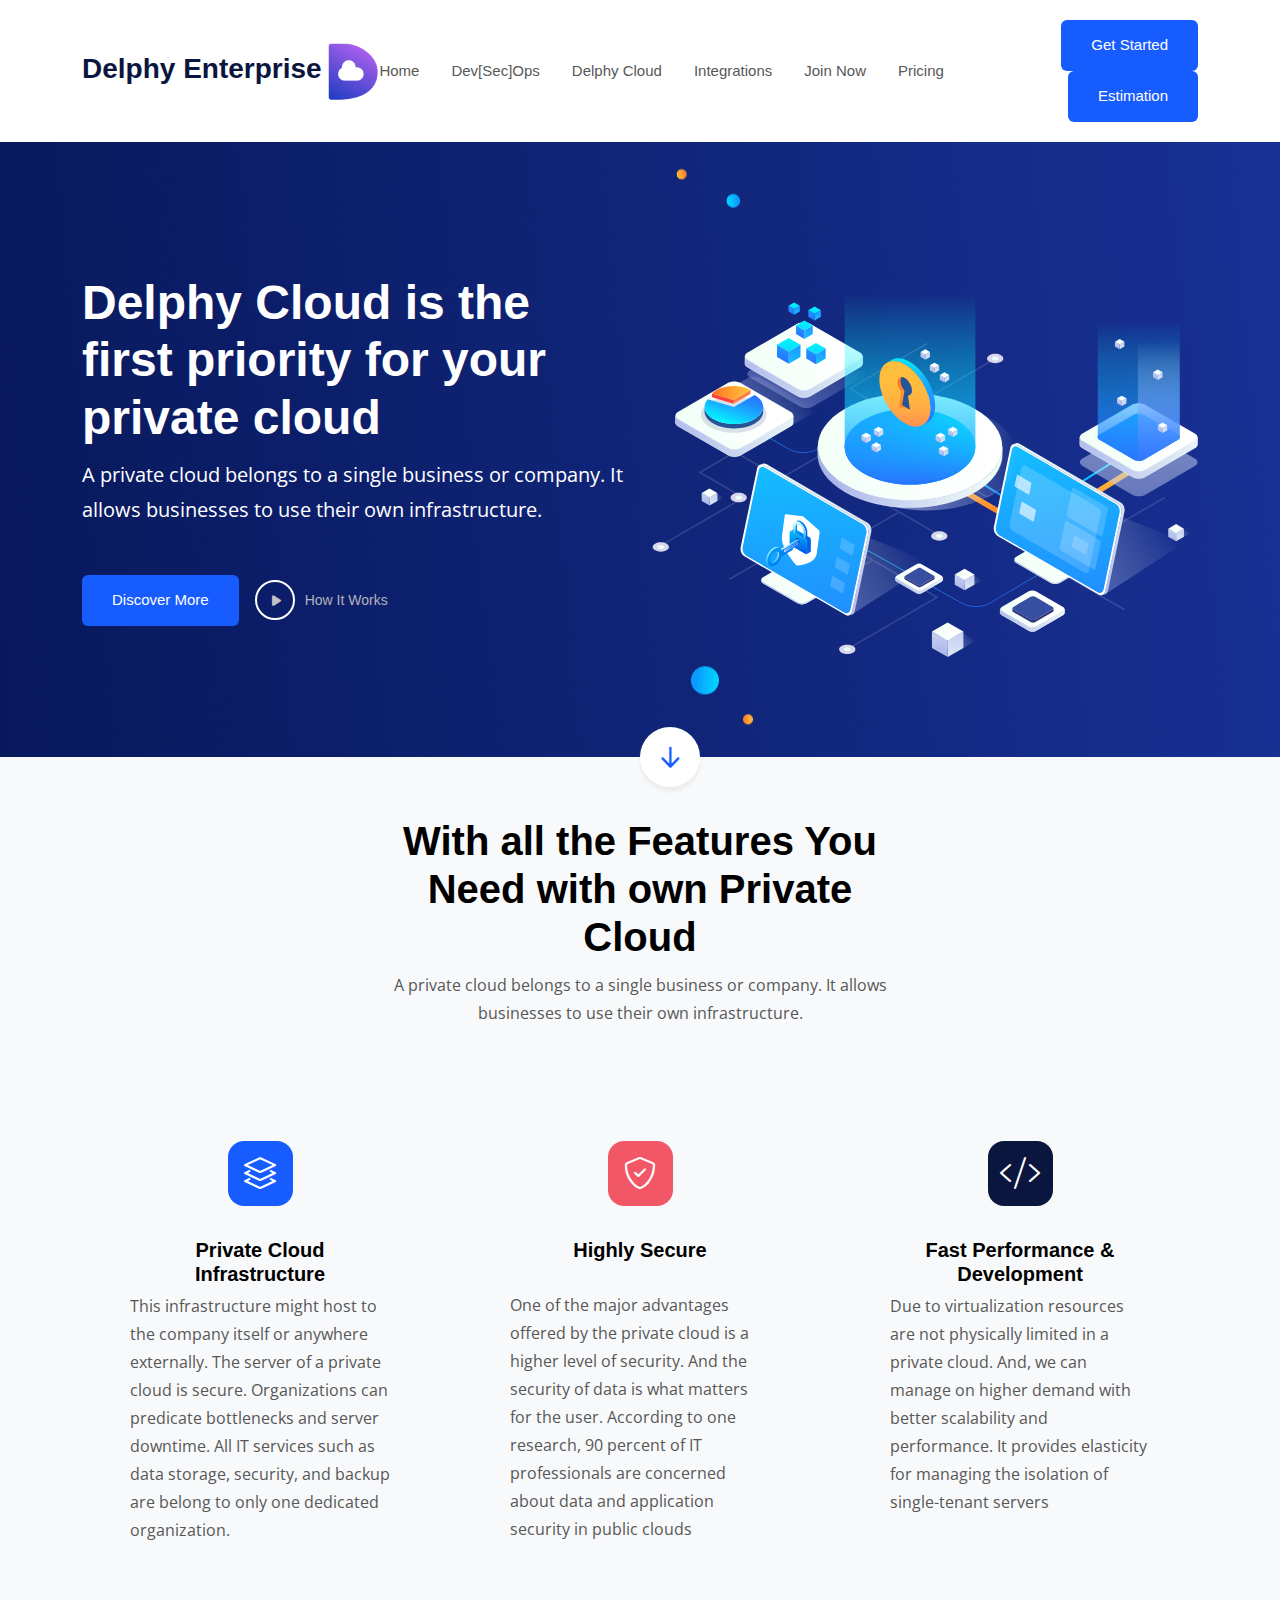
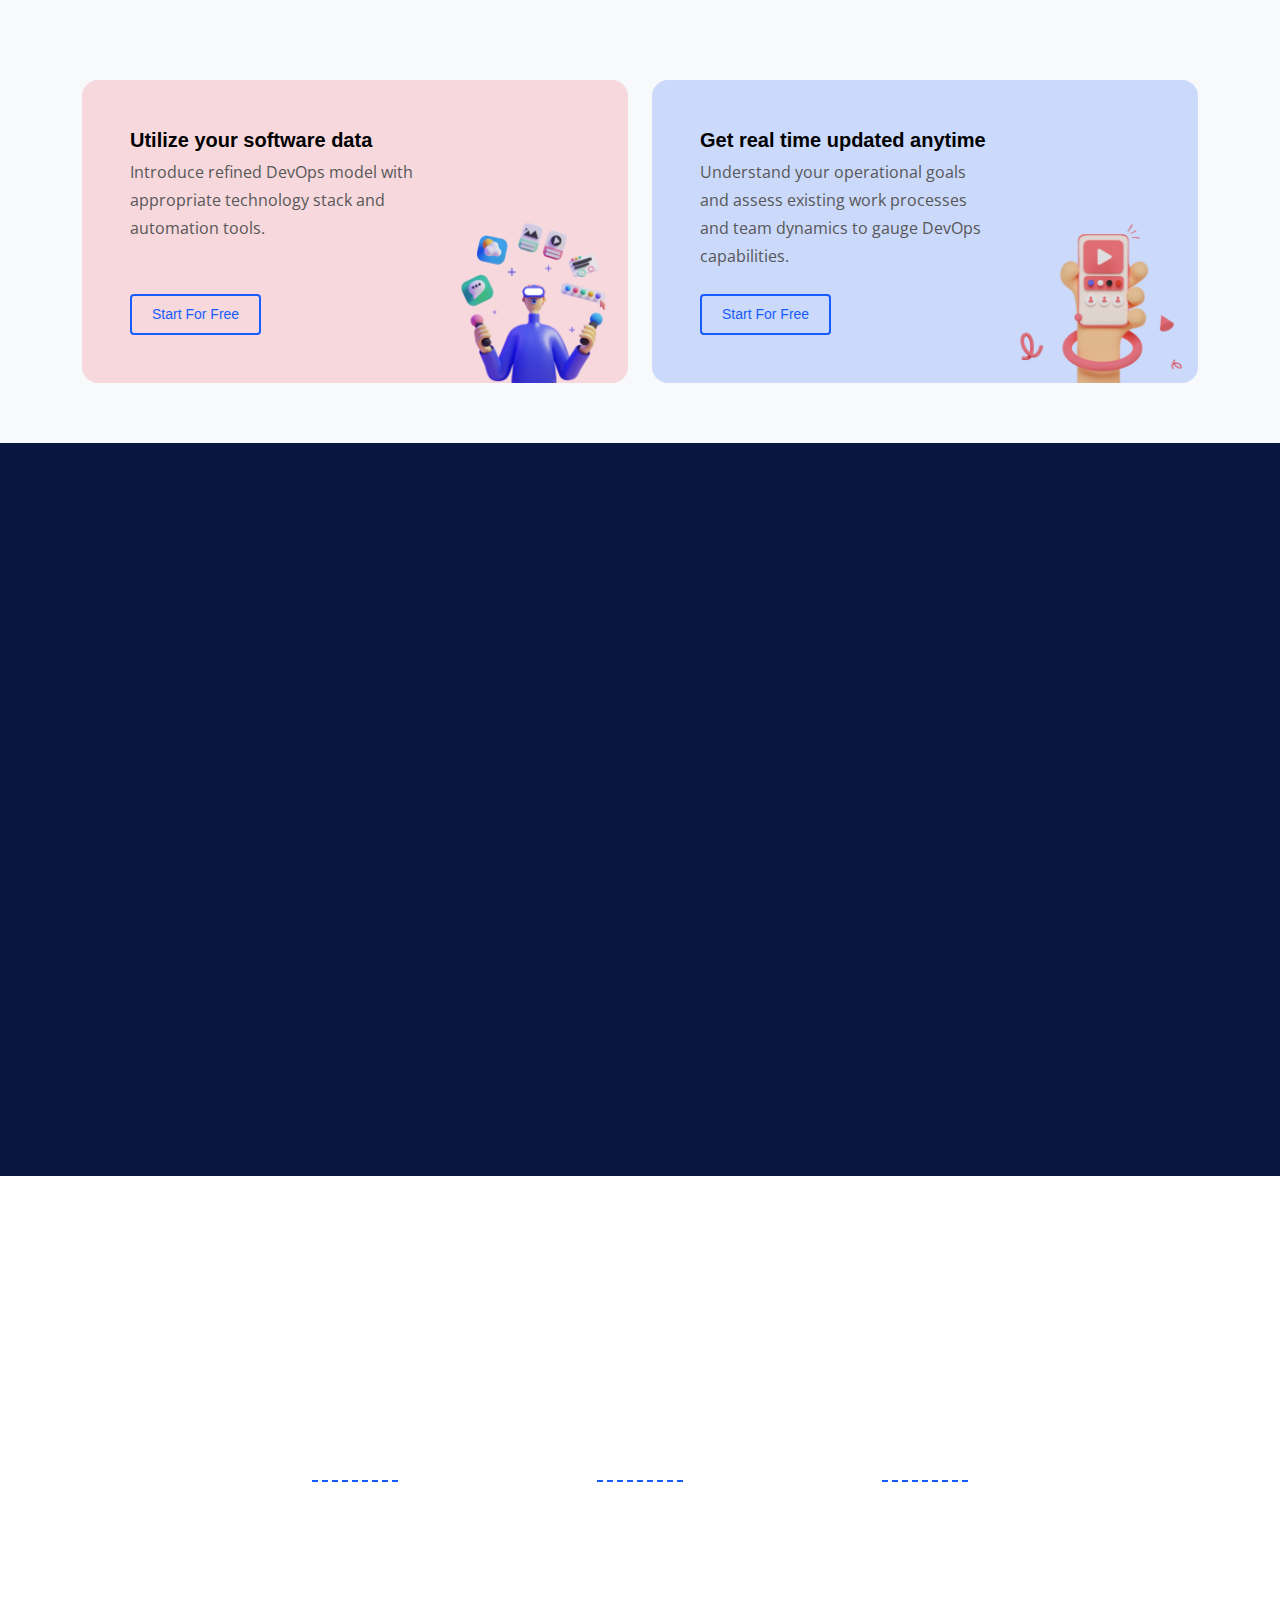
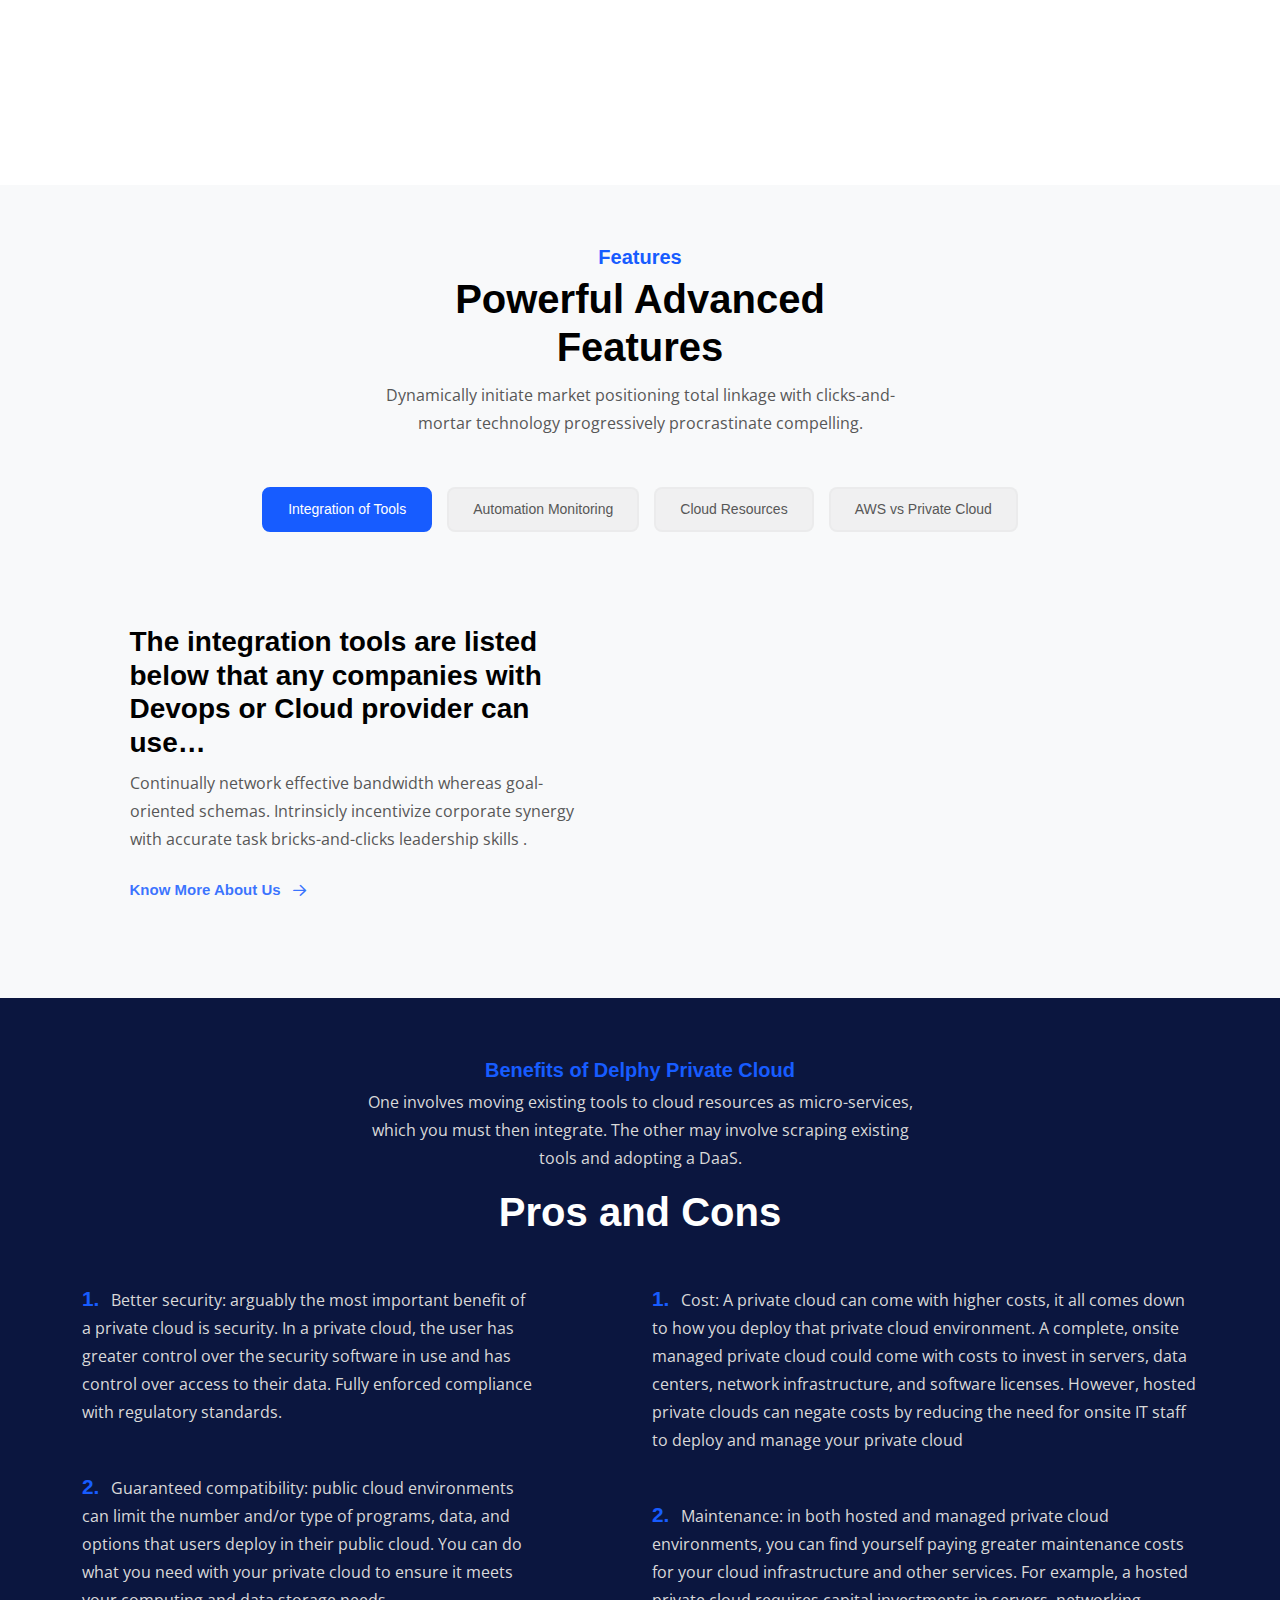
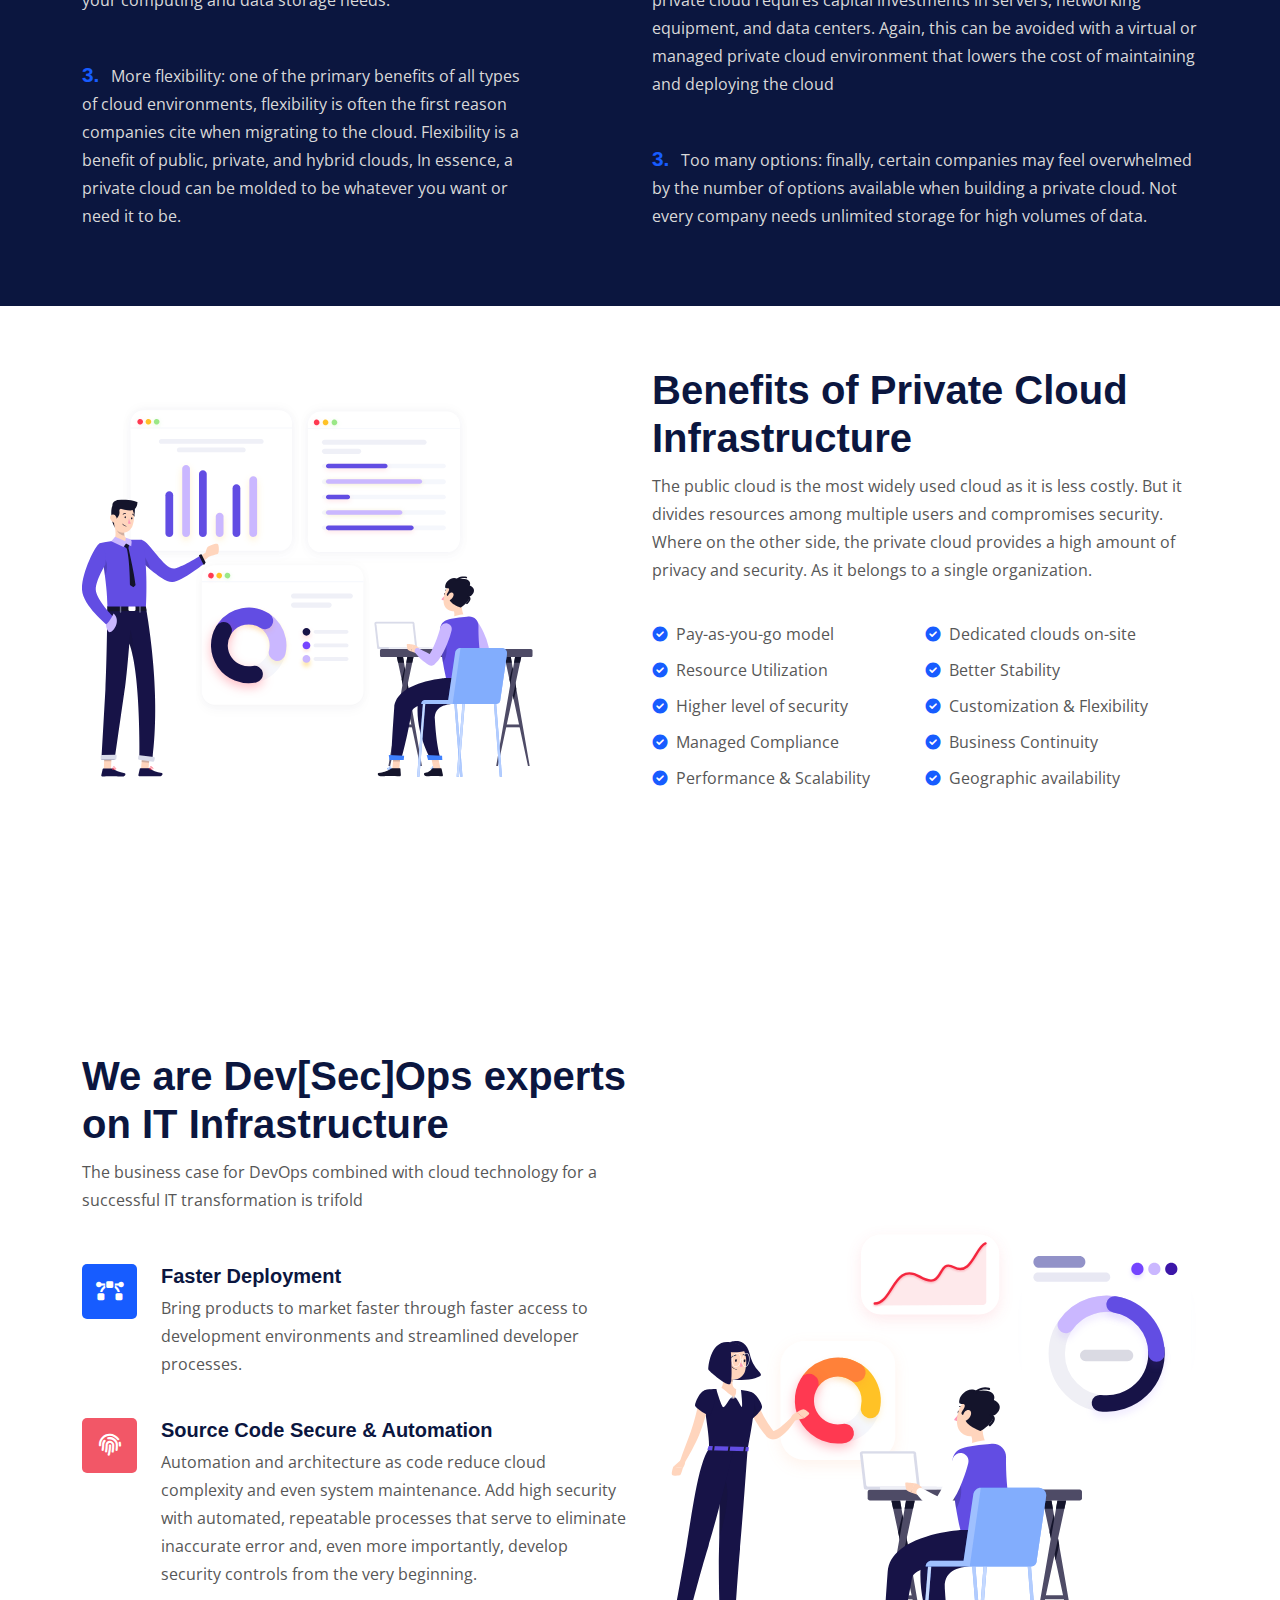
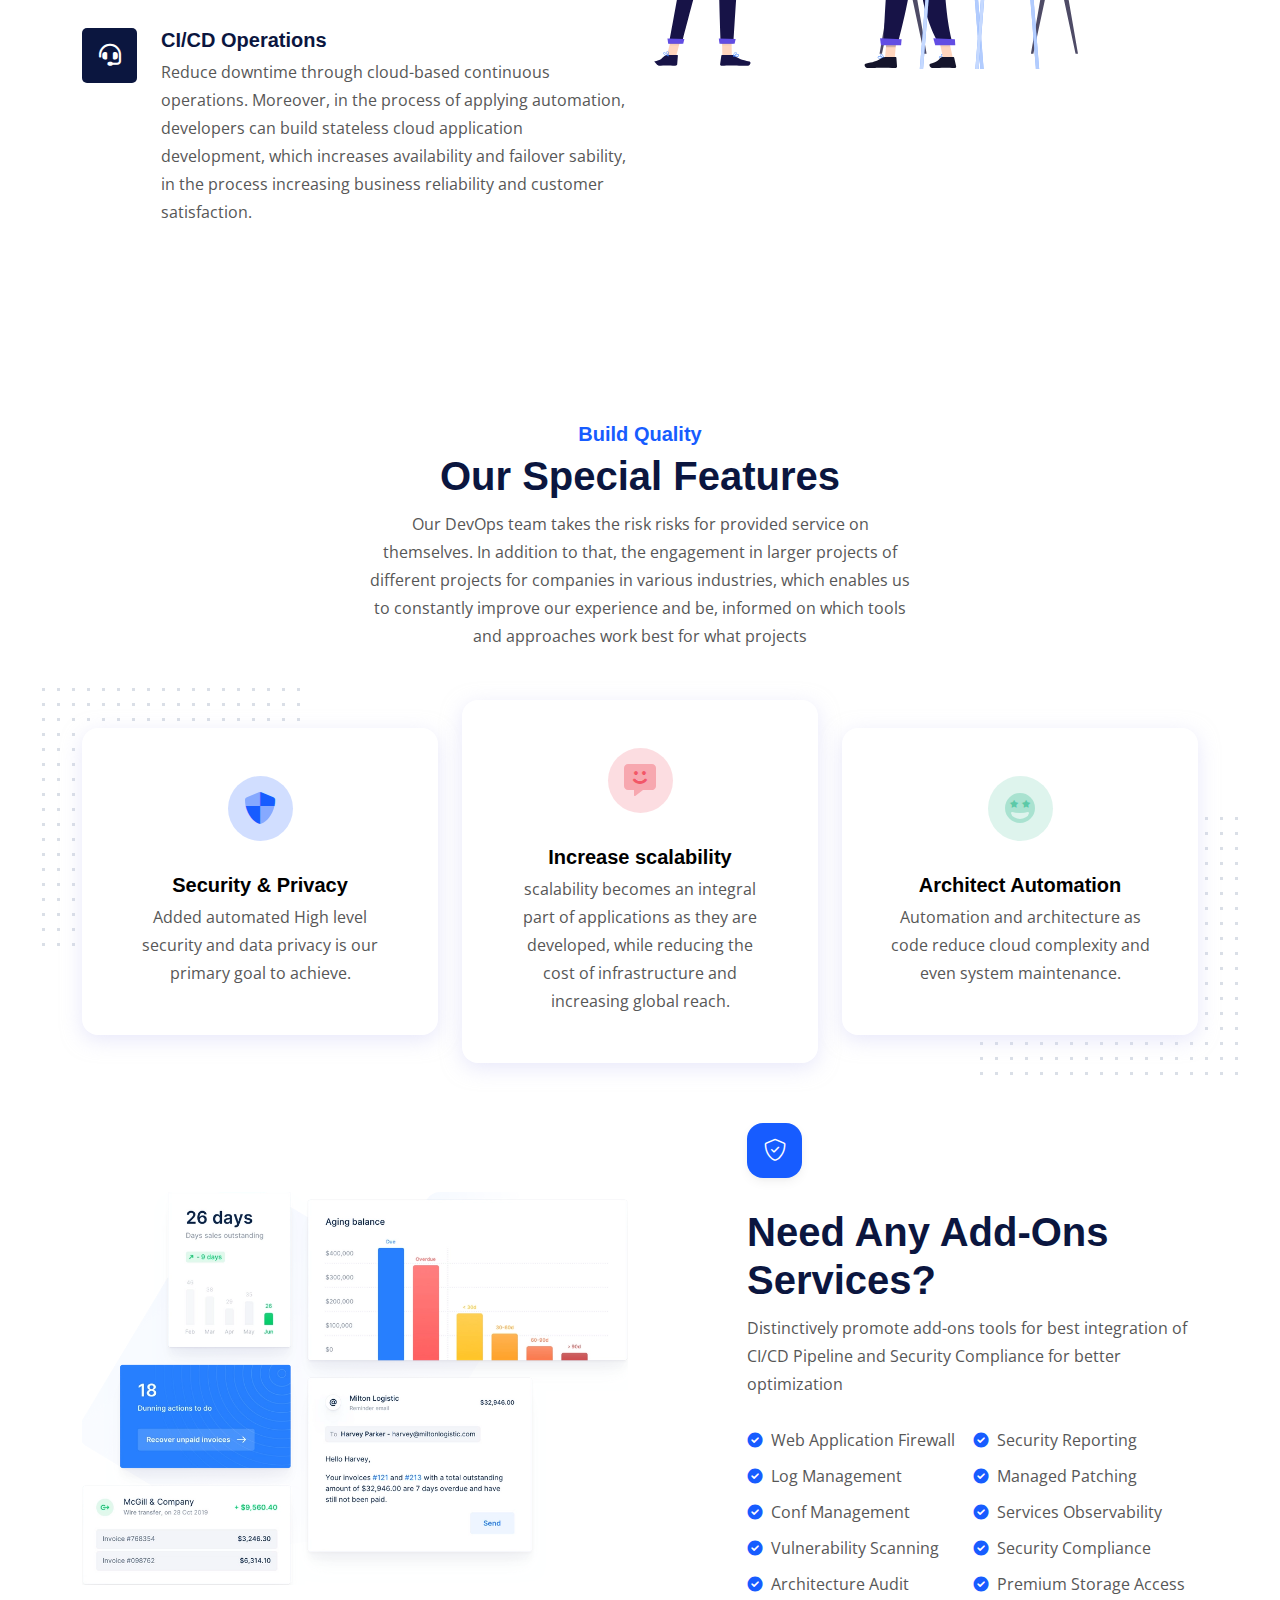
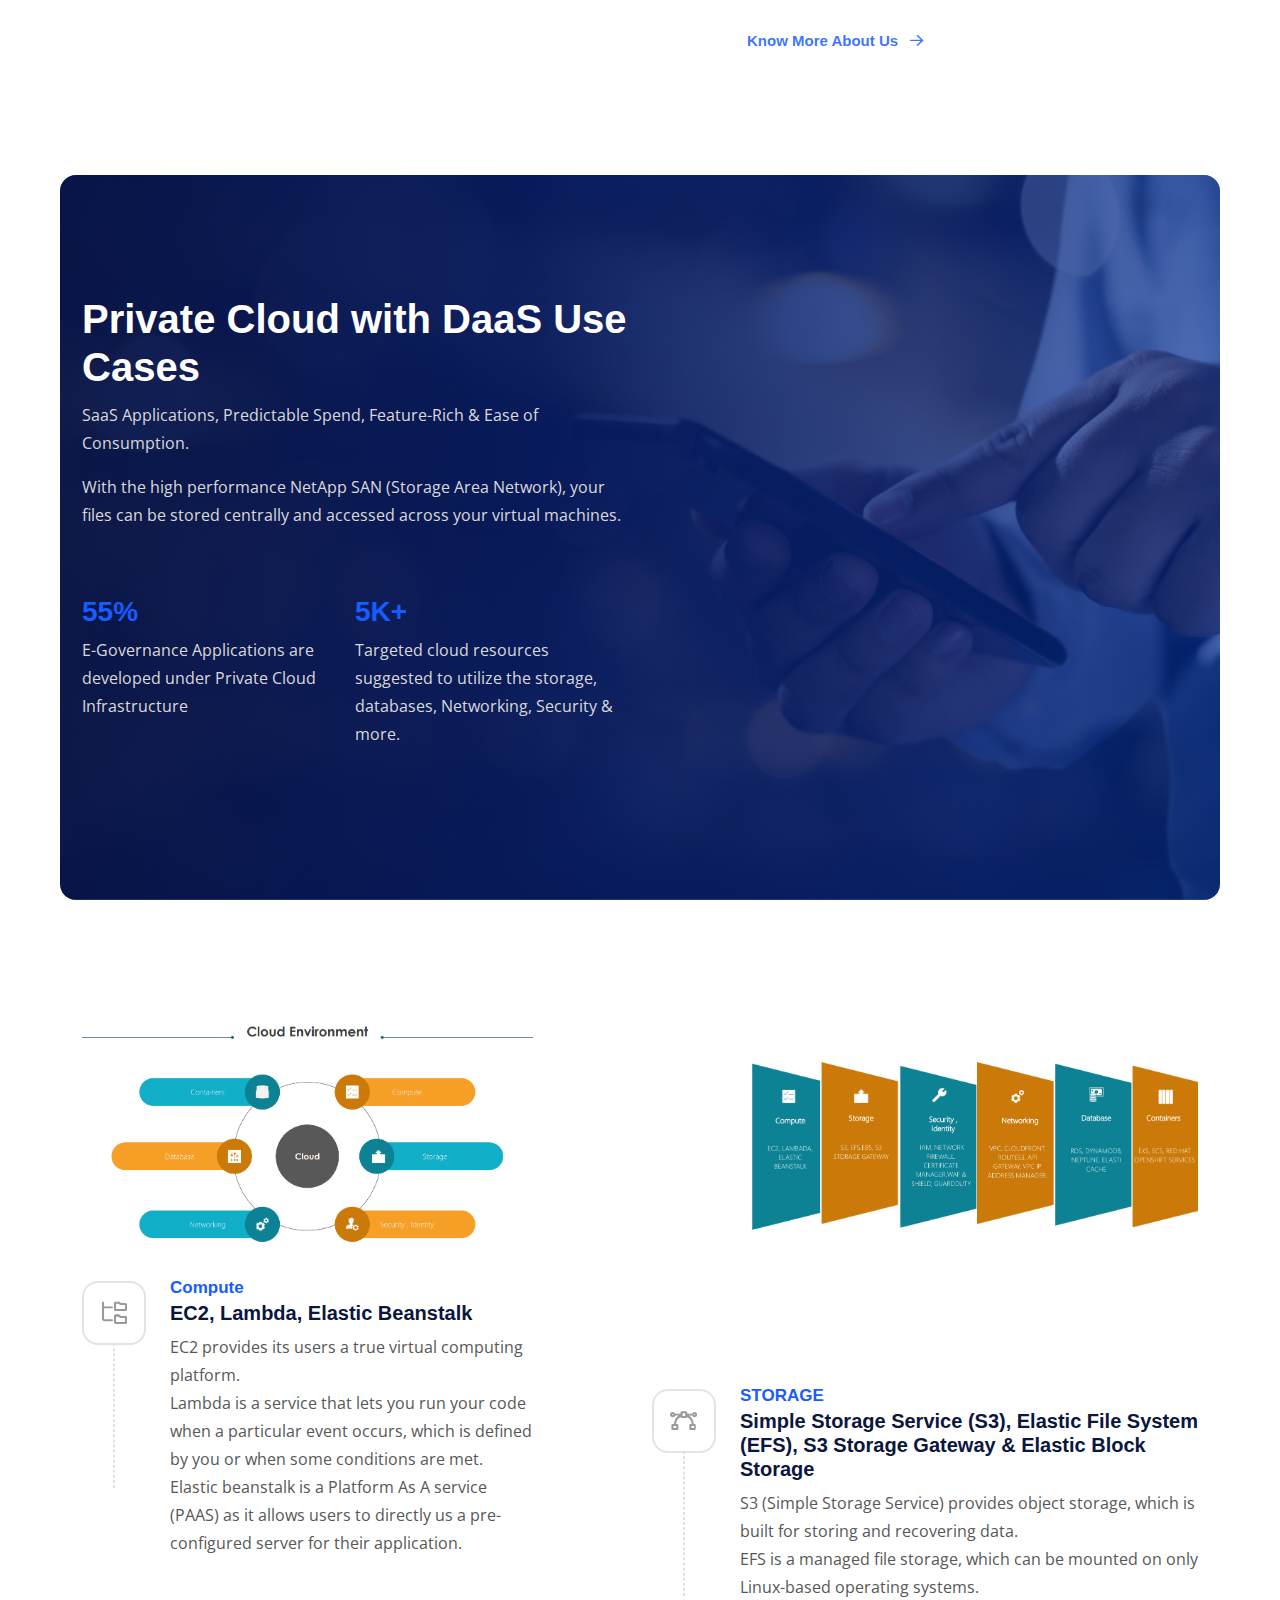
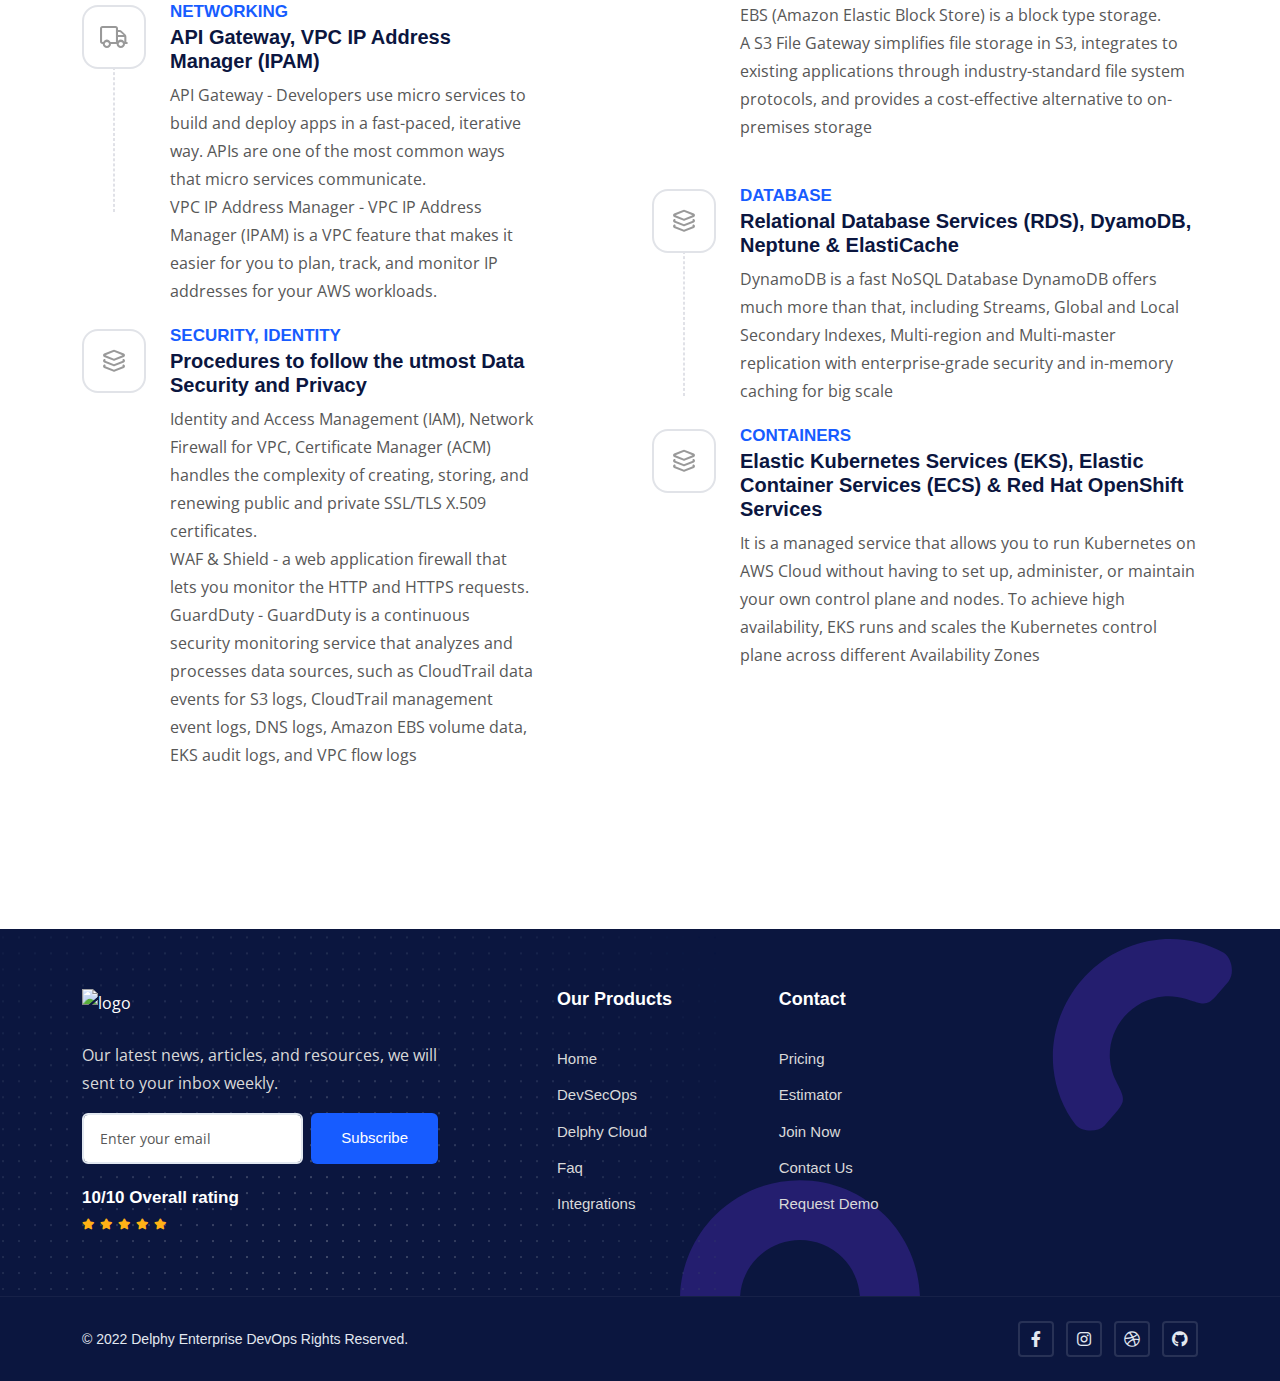
==== commit 8c2af773: "estimator and price dynamic calculator" ====
--- a/delphy-cloud.html
+++ b/delphy-cloud.html
@@ -106,6 +106,7 @@
                     </div>
                     <div class="action-btns text-end me-5 me-lg-0 d-none d-md-block d-lg-block">
                         <a href="request-demo.html" class="btn btn-primary">Get Started</a>
+                        <a href="estimate.html" class="btn btn-primary">Estimation</a>
                     </div>
                 </div>
             </nav>
@@ -1063,18 +1064,97 @@
         <!--footer section start-->
         <footer class="footer-section">
 
+            <!--for light footer add .footer-light class and for dark footer add .bg-dark .text-white class-->
+            <div class="footer-top bg-dark text-white  ptb-60" style="background: url('assets/img/page-header-bg.svg')no-repeat bottom right">
+                <div class="container">
+                    <div class="row justify-content-between">
+                        <div class="col-md-8 col-lg-4 mb-md-4 mb-lg-0">
+                            <div class="footer-single-col">
+                                <div class="footer-single-col mb-4">
+                                    <img src="assets/img/logo-full-white.png" alt="logo" class="img-fluid logo-white">
+                                    <img src="assets/img/logo-color.png" alt="logo" class="img-fluid logo-color">
+                                </div>
+                                <p>Our latest news, articles, and resources, we will sent to your inbox weekly.</p>
+
+                                <form class="newsletter-form position-relative d-block d-lg-flex d-md-flex">
+                                    <input type="text" class="input-newsletter form-control me-2" placeholder="Enter your email" name="email" required="" autocomplete="off">
+                                    <input type="submit" value="Subscribe" data-wait="Please wait..." class="btn btn-primary mt-3 mt-lg-0 mt-md-0">
+                                </form>
+                                <div class="ratting-wrap mt-4">
+                                    <h6 class="mb-0">10/10 Overall rating</h6>
+                                    <ul class="list-unstyled rating-list list-inline mb-0">
+                                        <li class="list-inline-item"><i class="fas fa-star text-warning"></i></li>
+                                        <li class="list-inline-item"><i class="fas fa-star text-warning"></i></li>
+                                        <li class="list-inline-item"><i class="fas fa-star text-warning"></i></li>
+                                        <li class="list-inline-item"><i class="fas fa-star text-warning"></i></li>
+                                        <li class="list-inline-item"><i class="fas fa-star text-warning"></i></li>
+                                    </ul>
+                                </div>
+                            </div>
+                        </div>
+                        <div class="col-md-12 col-lg-7 mt-4 mt-md-0 mt-lg-0">
+                            <div class="row">
+                                <div class="col-md-4 col-lg-4 mt-4 mt-md-0 mt-lg-0">
+                                    <div class="footer-single-col">
+                                        <h3>Our Products</h3>
+                                        <ul class="list-unstyled footer-nav-list mb-lg-0">
+                                            <li><a href="index.html" class="text-decoration-none">Home</a></li>
+                                            <li><a href="devsecops.html" class="text-decoration-none">DevSecOps</a></li>
+                                            <li><a href="delphy-cloud.html" class="text-decoration-none">Delphy Cloud</a></li>
+                                            <li><a href="faq.html" class="text-decoration-none">Faq</a></li>
+                                            <li><a href="integrations.html" class="text-decoration-none">Integrations</a>
+                                            </li>
+                                        </ul>
+                                    </div>
+                                </div>
+                                <div class="col-md-4 col-lg-4 mt-4 mt-md-0 mt-lg-0">
+                                    <div class="footer-single-col">
+                                        <h3>Contact</h3>
+                                        <ul class="list-unstyled footer-nav-list mb-lg-0">
+                                            <li><a href="pricing.html" class="text-decoration-none">Pricing</a></li>
+                                            <li><a href="estimate.html" class="text-decoration-none">Estimator</a></li>
+                                            <li><a href="join.html" class="text-decoration-none">Join Now</a></li>
+                                            <li><a href="#" class="text-decoration-none">Contact Us</a></li>
+                                            <li><a href="request-demo" class="text-decoration-none">Request Demo</a>
+                                            </li>
+                                        </ul>
+                                    </div>
+                                </div>
+                                <!-- <div class="col-md-4 col-lg-4 mt-4 mt-md-0 mt-lg-0">
+                                    <div class="footer-single-col">
+                                        <h3>Template</h3>
+                                        <ul class="list-unstyled footer-nav-list mb-lg-0">
+                                            <li><a href="contact-us.html" class="text-decoration-none">Contact</a></li>
+                                            <li><a href="support.html" class="text-decoration-none">Support</a></li>
+                                            <li><a href="support-single.html" class="text-decoration-none">Support Single</a></li>
+                                            <li><a href="team.html" class="text-decoration-none">Our Team</a></li>
+                                            <li><a href="client-review.html" class="text-decoration-none">Customer Review</a></li>
+                                            <li><a href="career-single.html" class="text-decoration-none">Career Single</a>
+                                            </li>
+                                        </ul>
+                                    </div>
+                                </div> -->
+                            </div>
+                        </div>
+
+                    </div>
+                </div>
+            </div>
+            <!--footer top end-->
+
+
             <!--footer bottom start-->
             <div class="footer-bottom bg-dark text-white  py-4">
                 <div class="container">
                     <div class="row justify-content-between align-items-center">
                         <div class="col-md-7 col-lg-7">
-                            <div class="footer-single-col">
+                            <!-- <div class="footer-single-col">
                                 <div class="footer-single-col mb-4">
 
                                     <img src="assets/img/logo-full-white.PNG" alt="logo" class="img-fluid logo-white">
                                     <img src="assets/img/logo-full-white.PNG" alt="logo" class="img-fluid logo-color">
                                 </div>
-                            </div>
+                            </div> -->
                             <div class="copyright-text">
                                 <p class="mb-lg-0 mb-md-0">&copy; 2022 Delphy Enterprise DevOps Rights Reserved.</p>
                             </div>
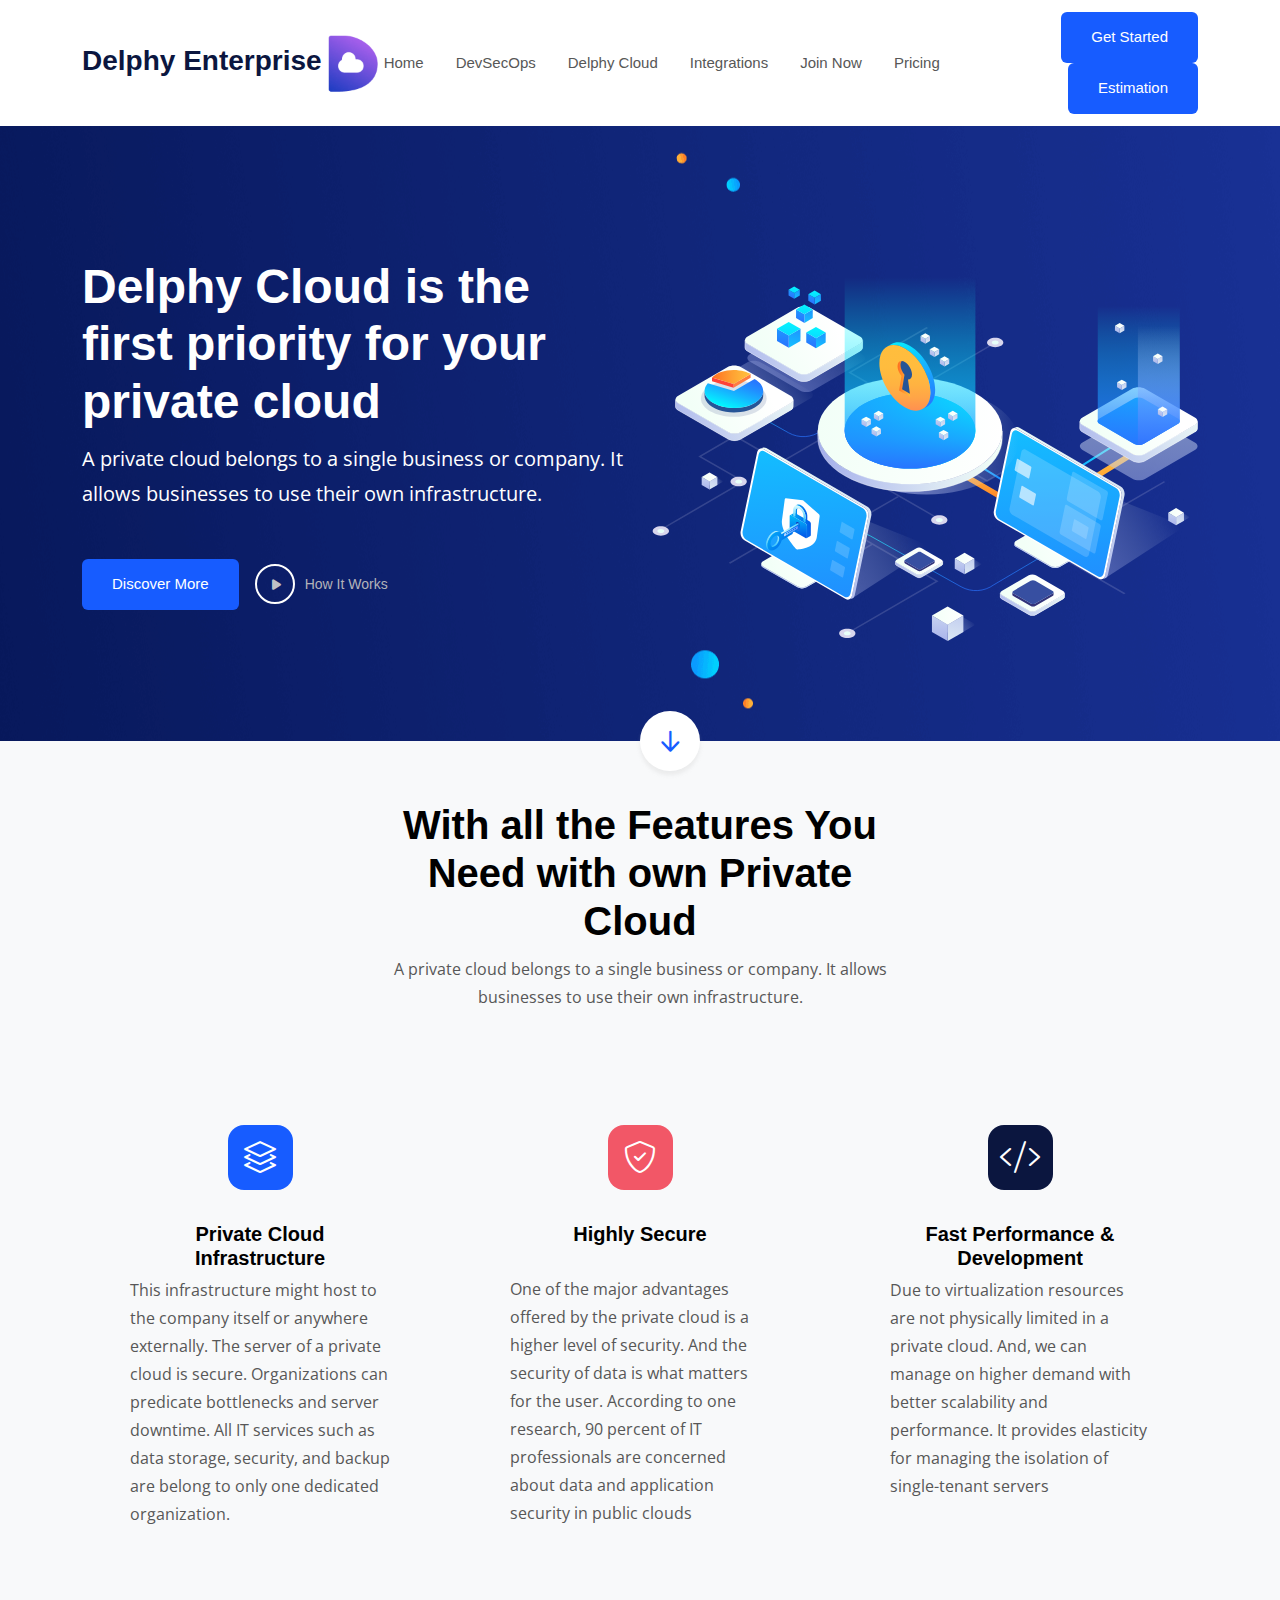
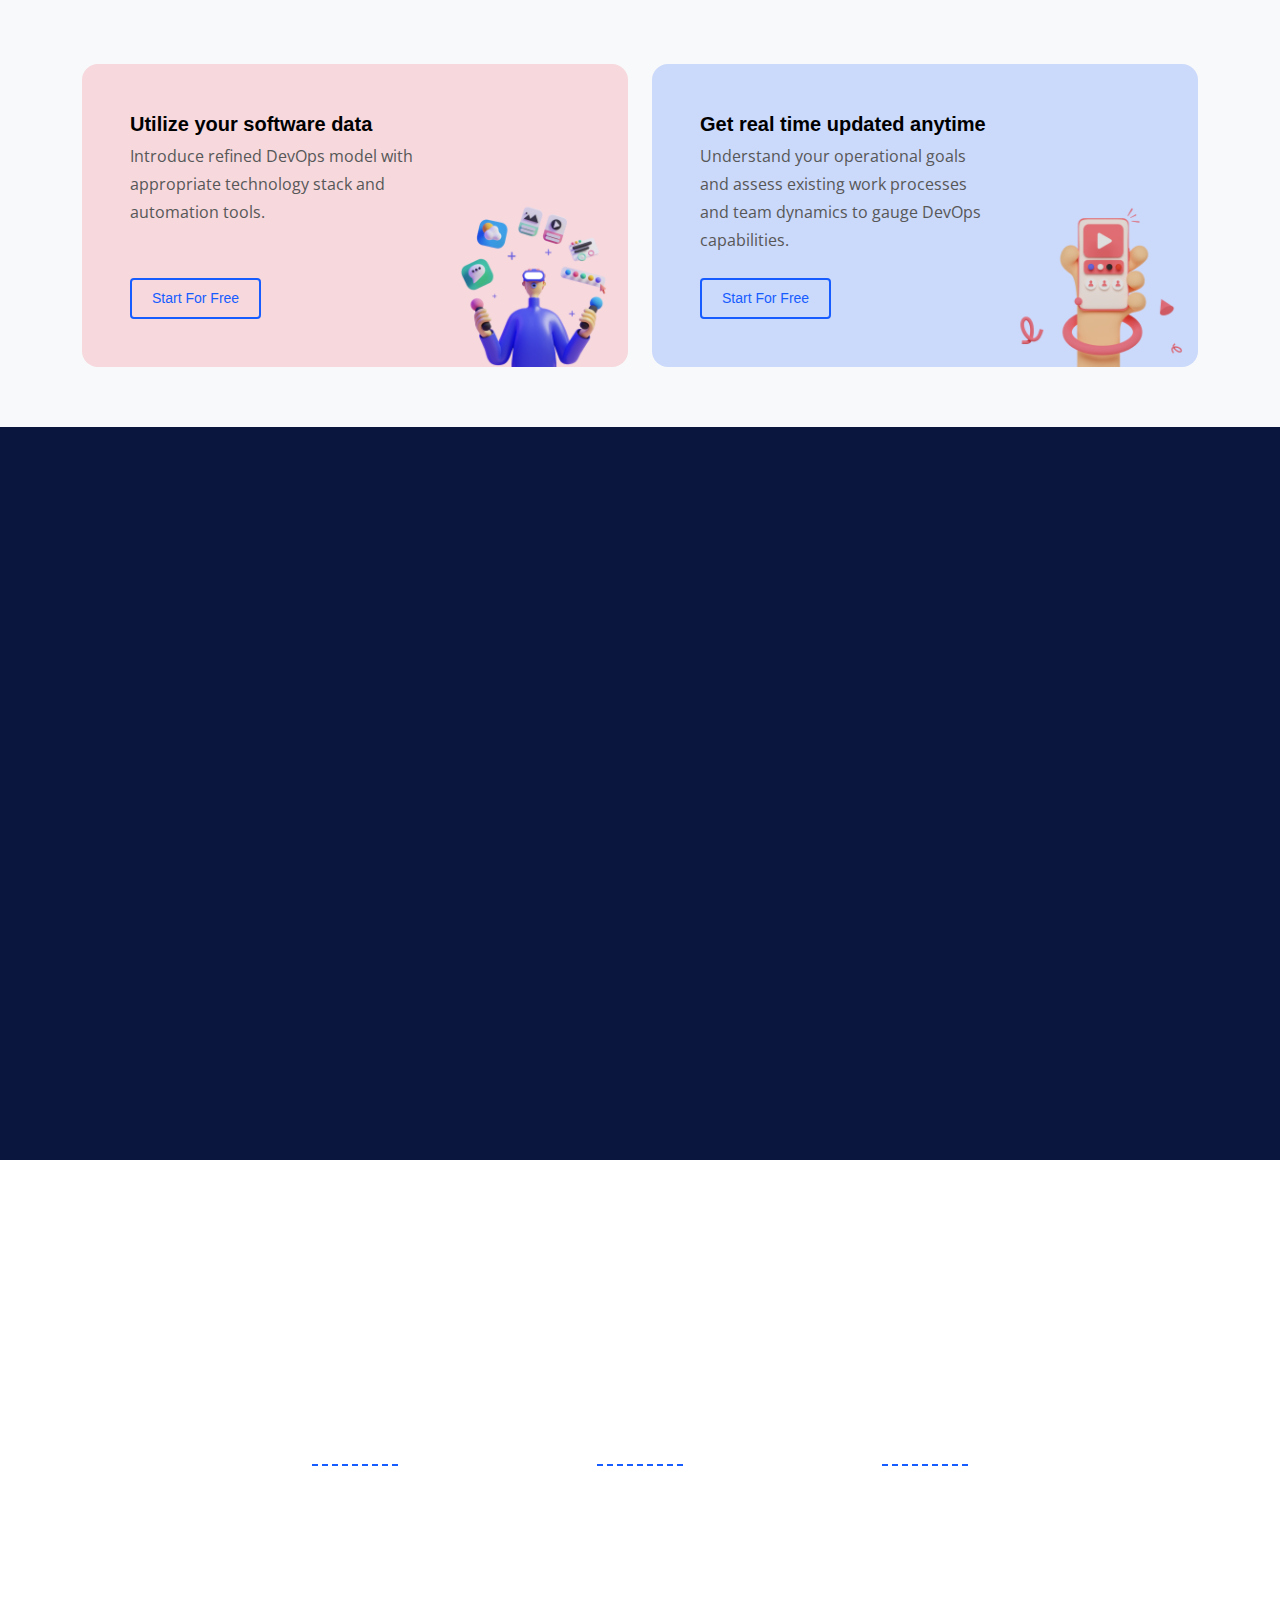
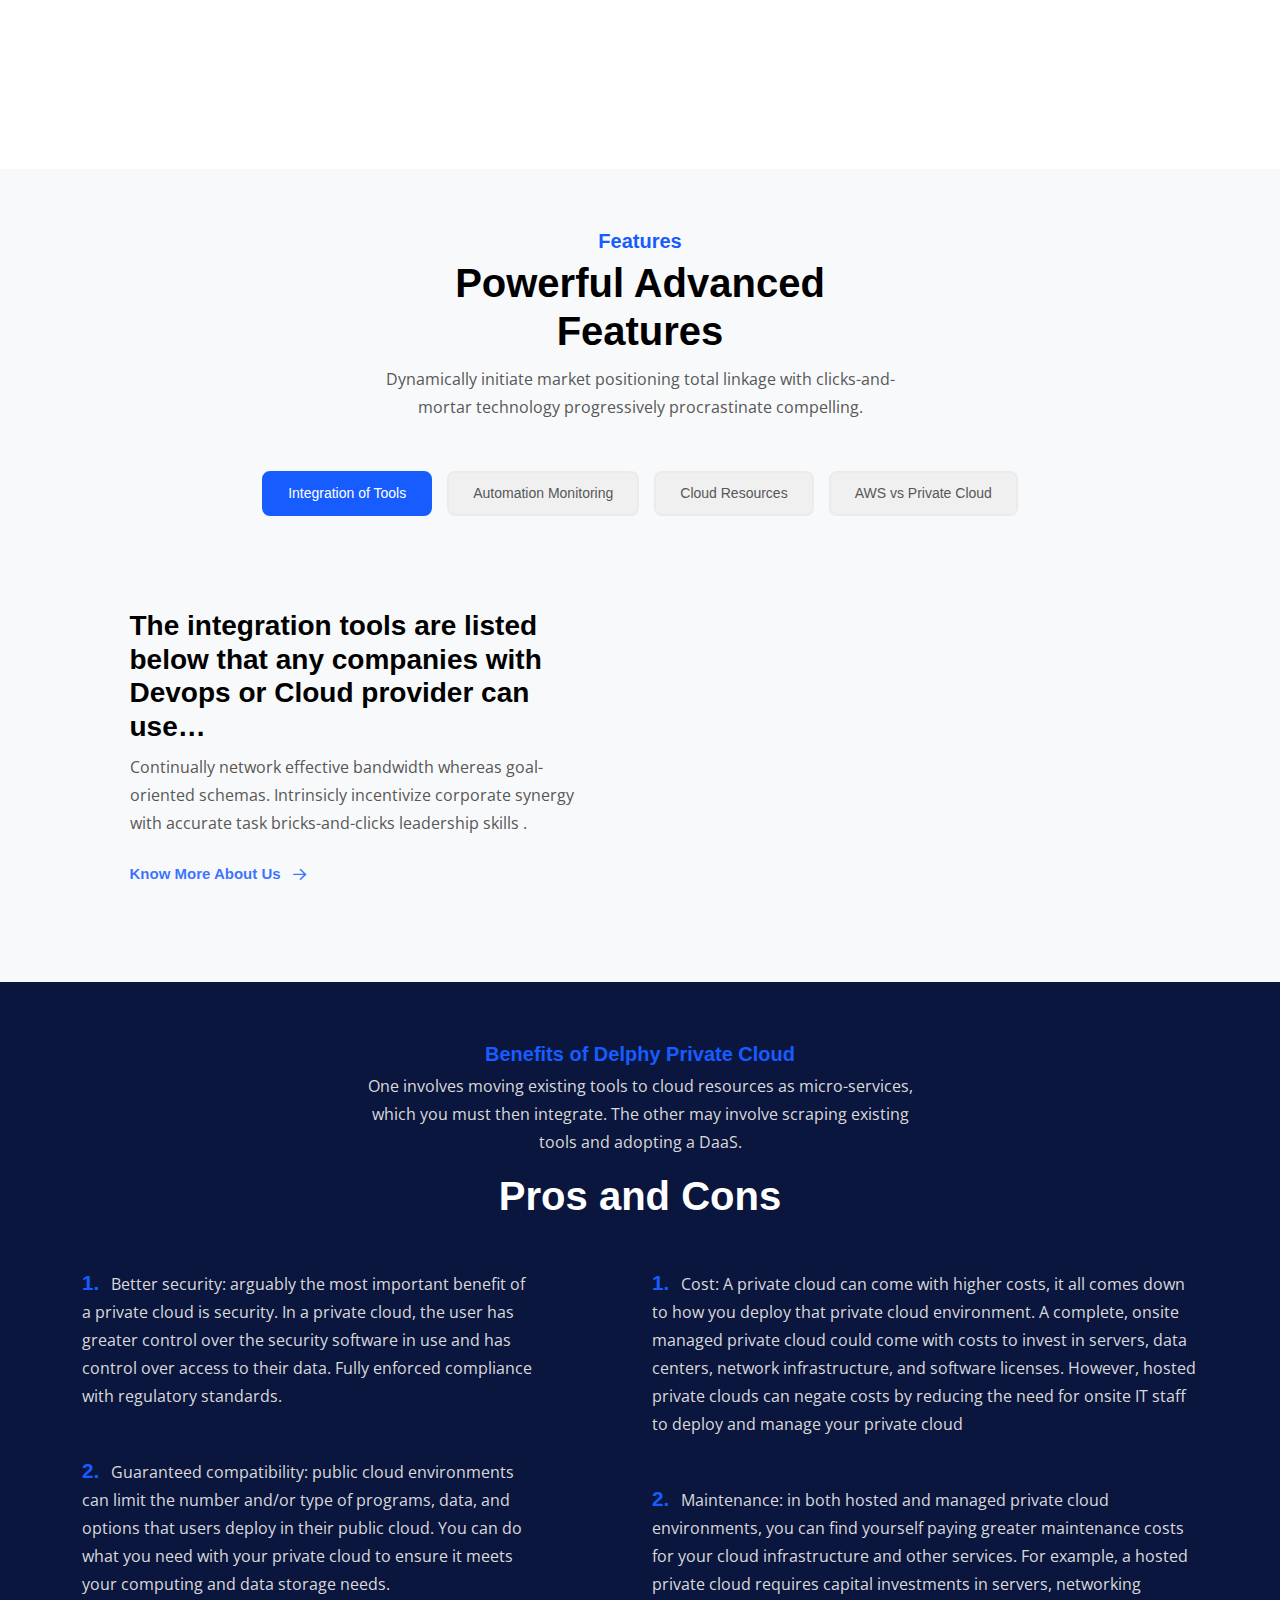
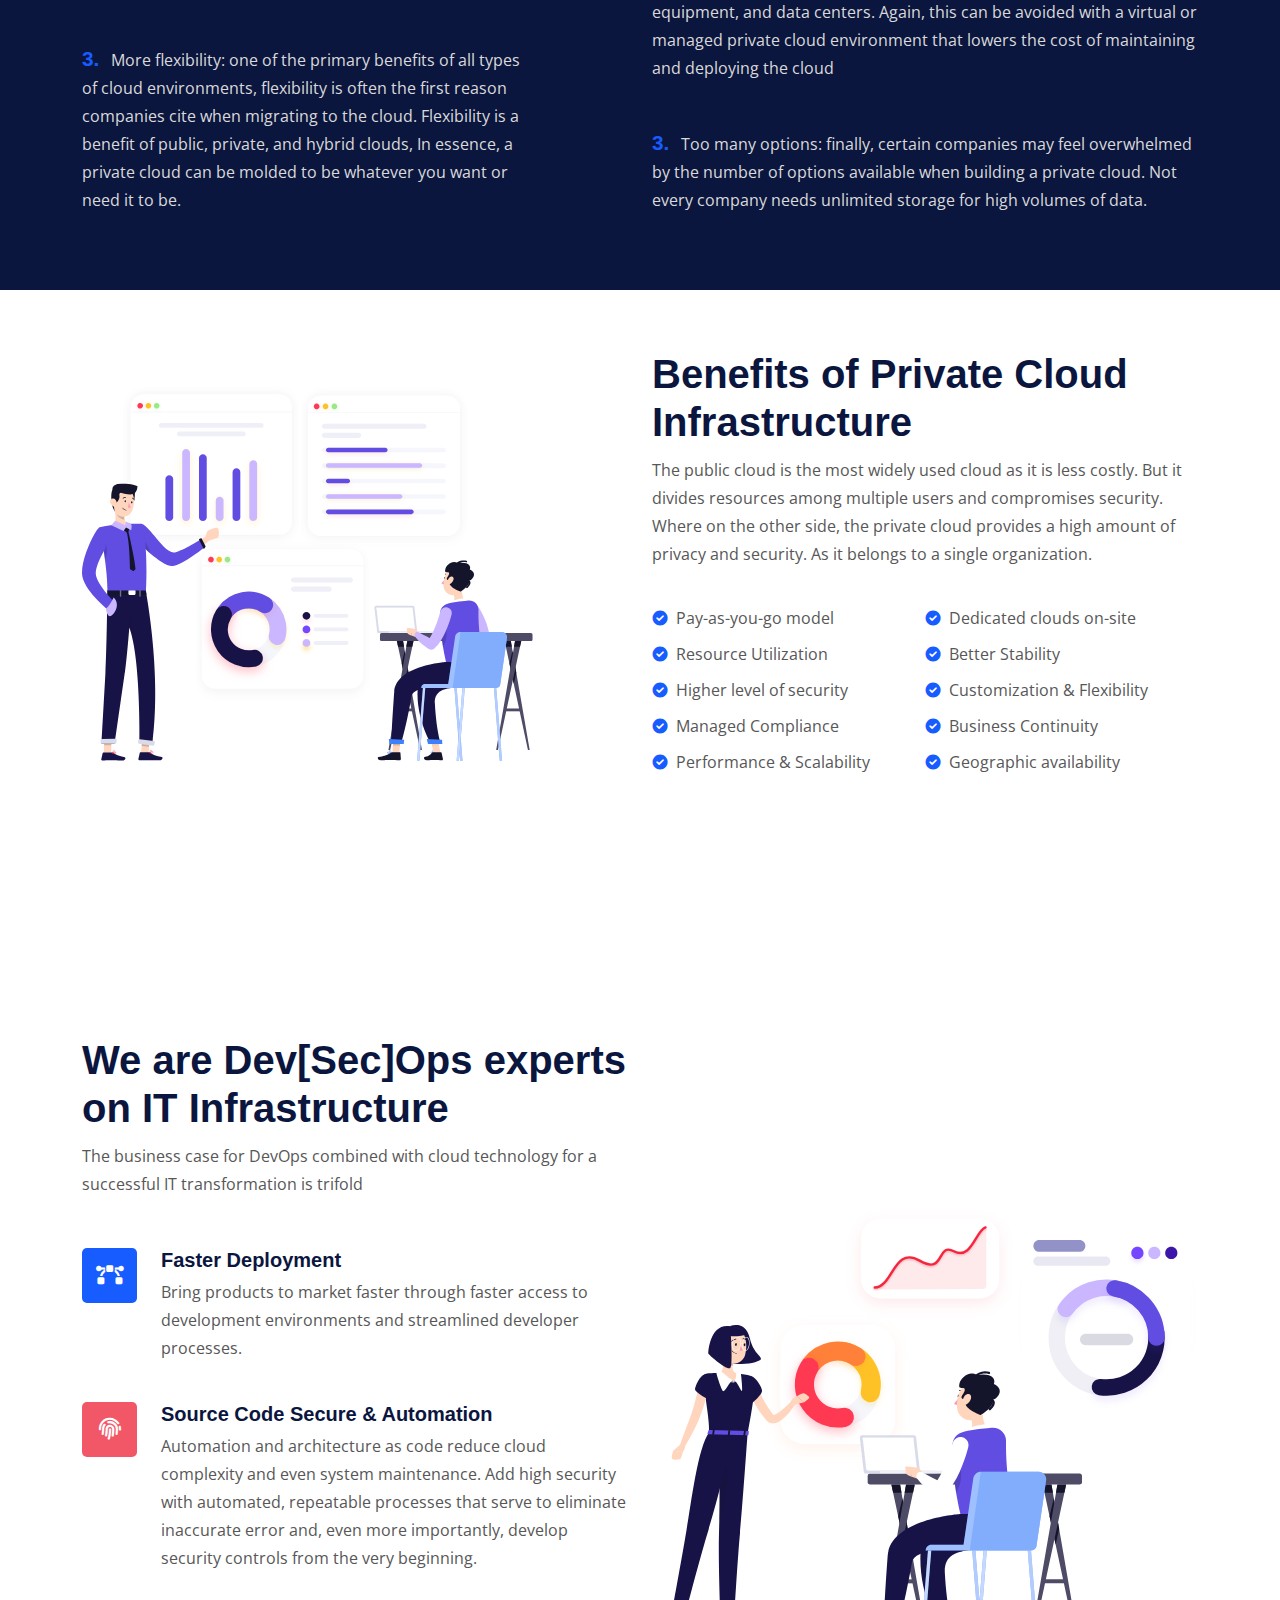
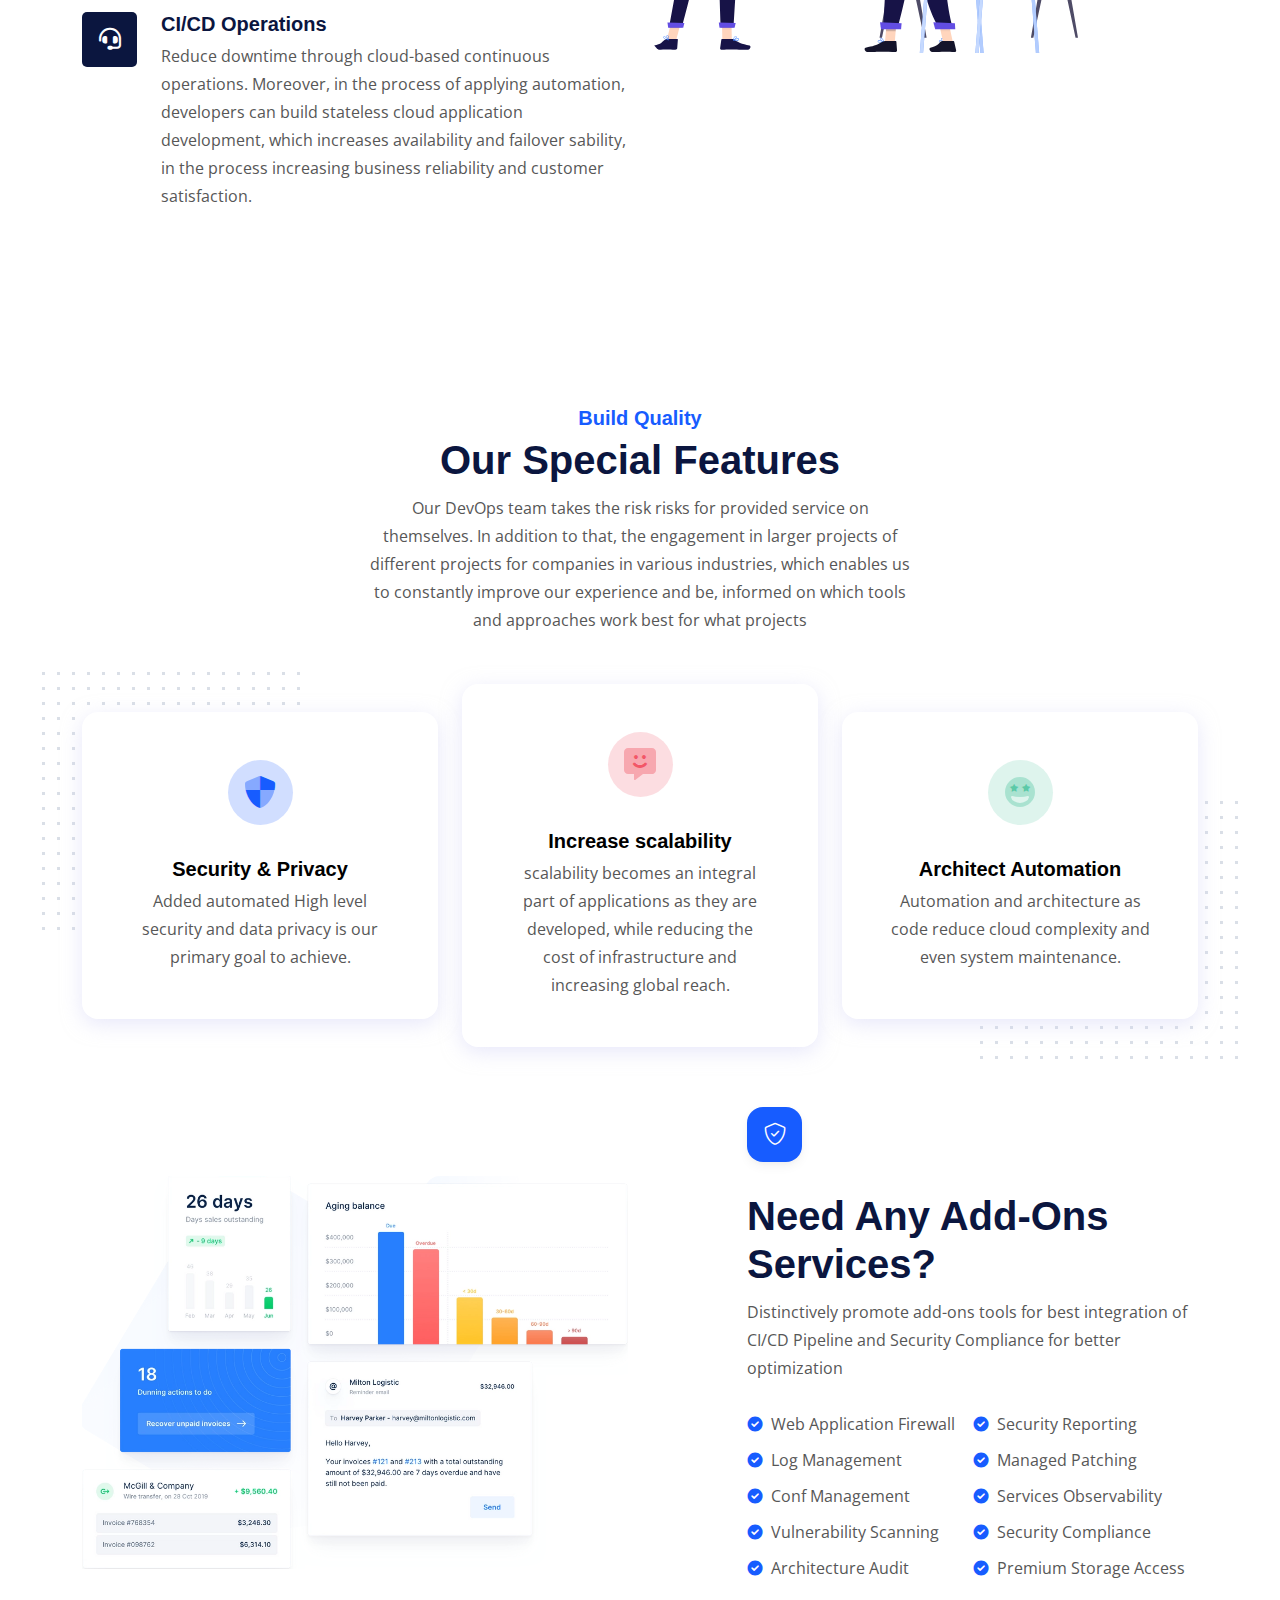
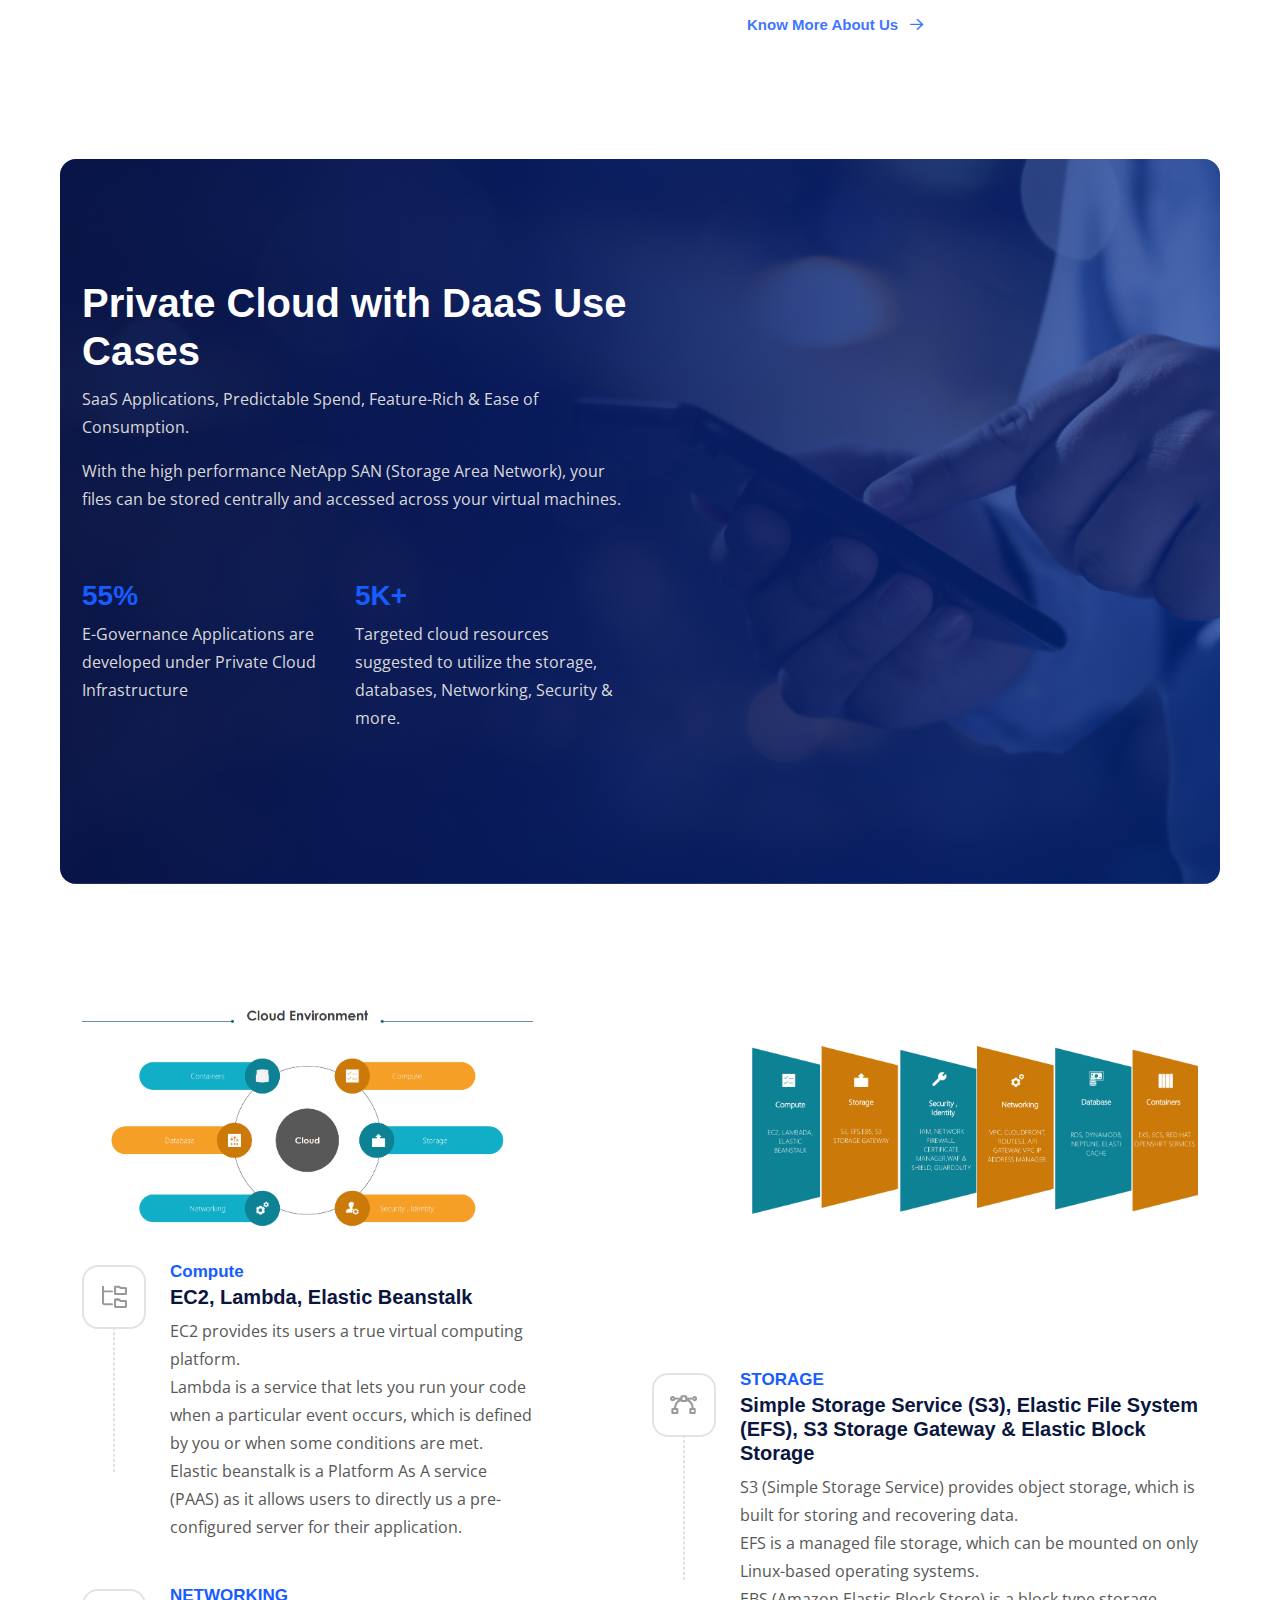
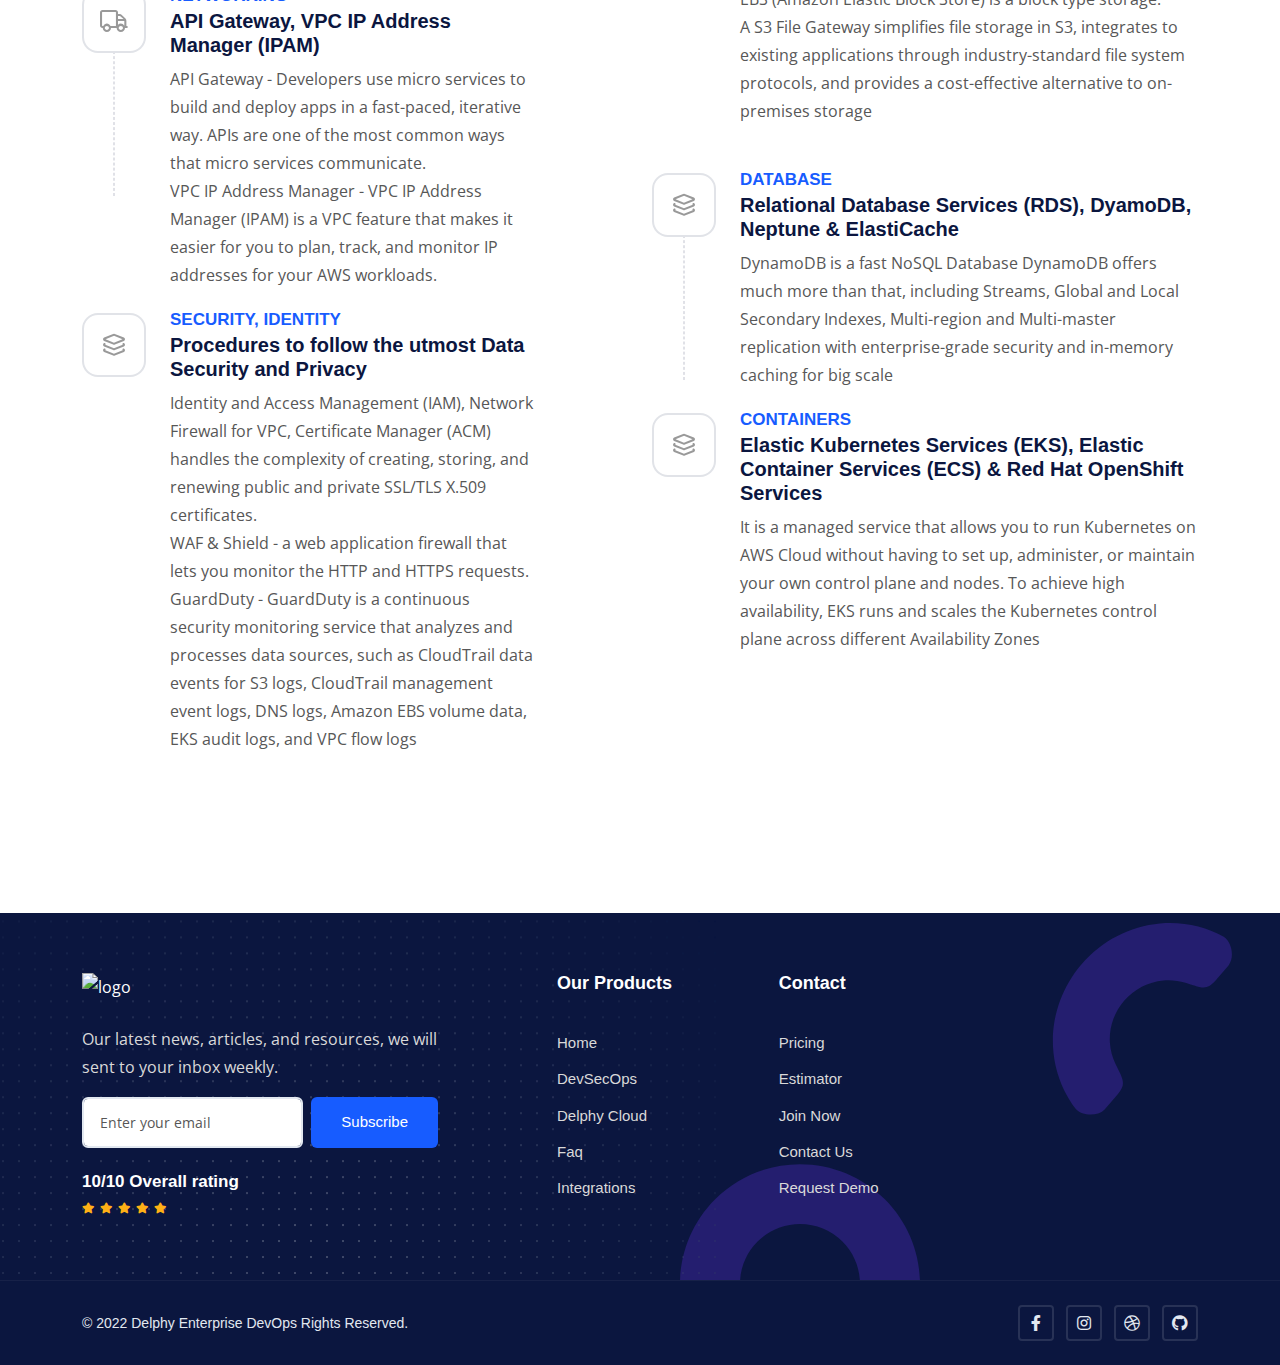
==== commit cbbbbe40: "dot.svg, pricing calc update & other pages update" ====
--- a/delphy-cloud.html
+++ b/delphy-cloud.html
@@ -59,7 +59,7 @@
     <div class="main-wrapper">
 
         <header class="main-header w-100 z-10">
-            <nav class="navbar navbar-expand-xl navbar-light sticky-header">
+            <nav class="navbar navbar-expand-xl navbar-light sticky-header" style="padding: 12px 0px;">
                 <div class="container d-flex align-items-center justify-content-lg-between position-relative">
                     <a href="index.html" class="navbar-brand d-flex align-items-center mb-md-0 text-decoration-none">
                         <img src="assets/img/logo.png" alt="logo" class="img-fluid logo-white" />
@@ -79,7 +79,7 @@
                             </li>
                             <li class="nav-item">
                                 <a class="nav-link" href="devsecops.html" role="button" aria-expanded="false">
-                                    Dev[Sec]Ops
+                                    DevSecOps
                                 </a>
                             </li>
                             <li class="nav-item">
@@ -1072,7 +1072,7 @@
                             <div class="footer-single-col">
                                 <div class="footer-single-col mb-4">
                                     <img src="assets/img/logo-full-white.png" alt="logo" class="img-fluid logo-white">
-                                    <img src="assets/img/logo-color.png" alt="logo" class="img-fluid logo-color">
+                                    <!-- <img src="assets/img/logo-color.png" alt="logo" class="img-fluid logo-color"> -->
                                 </div>
                                 <p>Our latest news, articles, and resources, we will sent to your inbox weekly.</p>
 
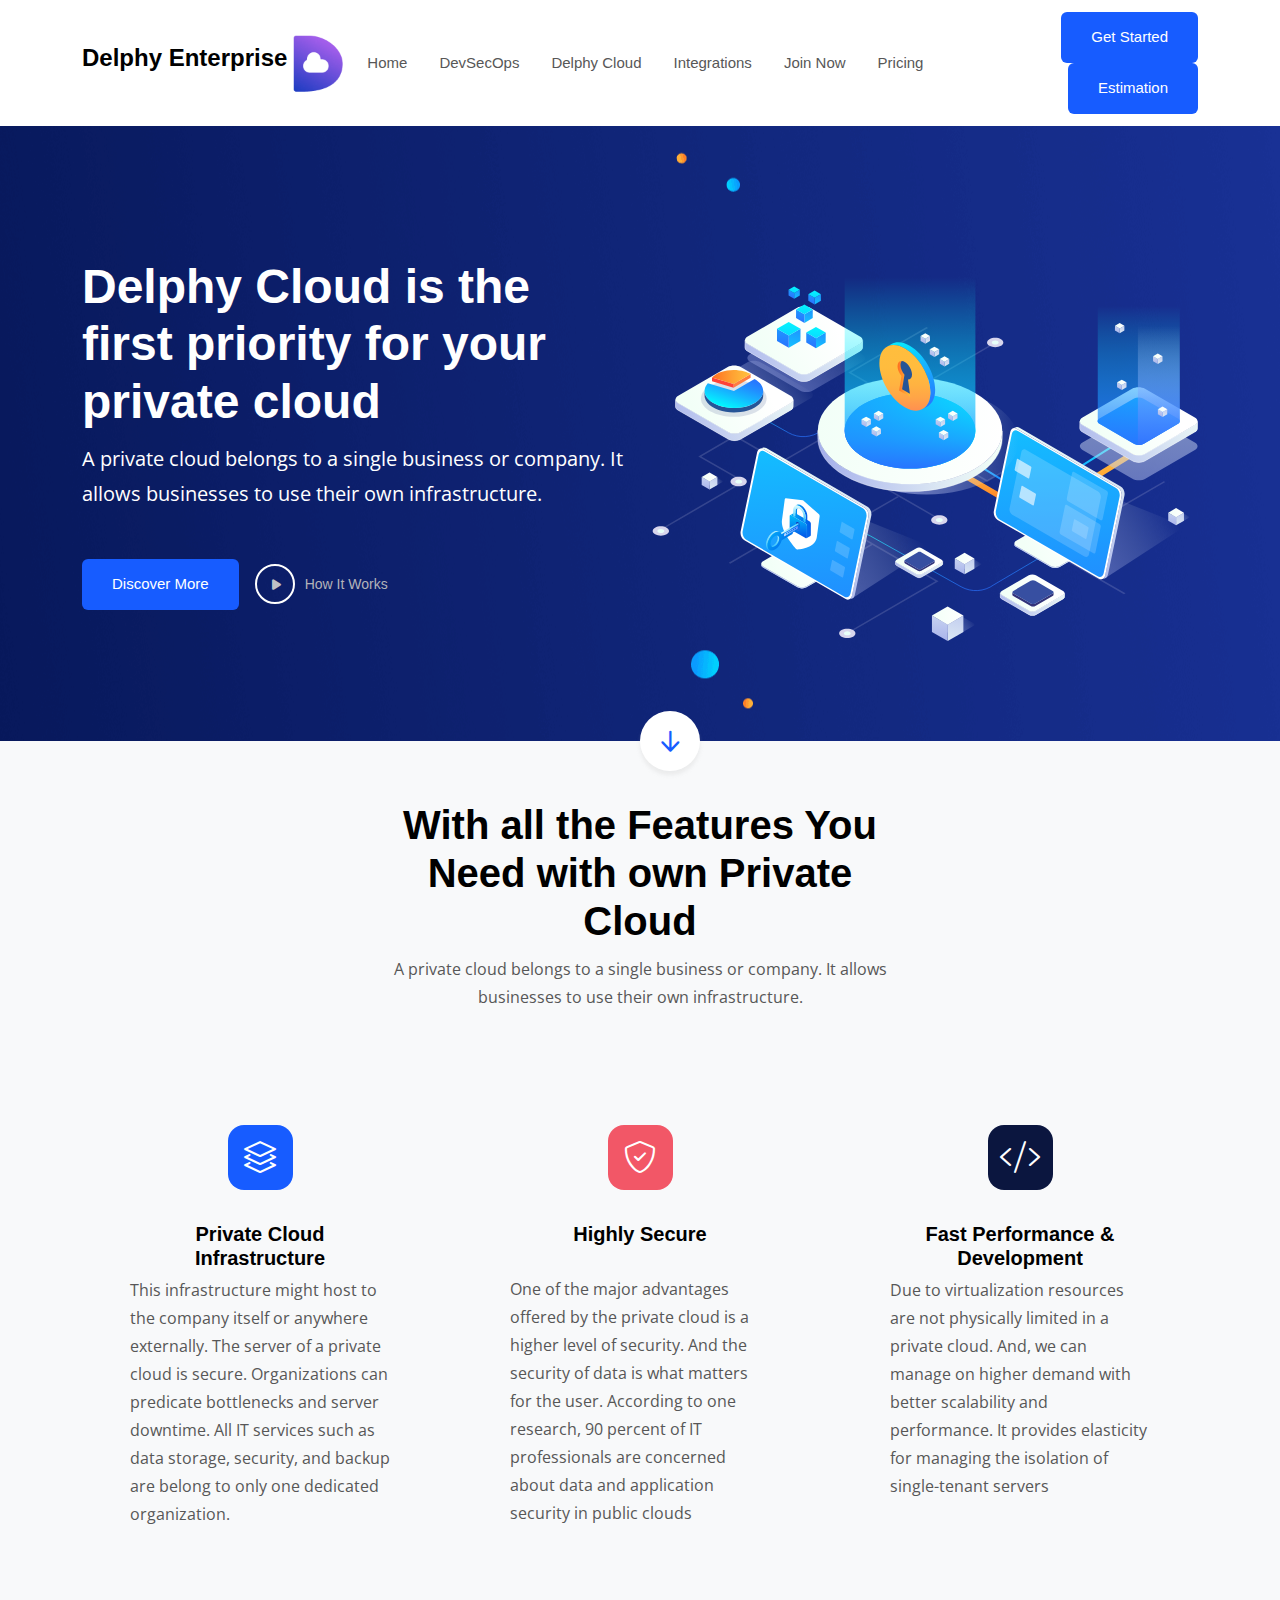
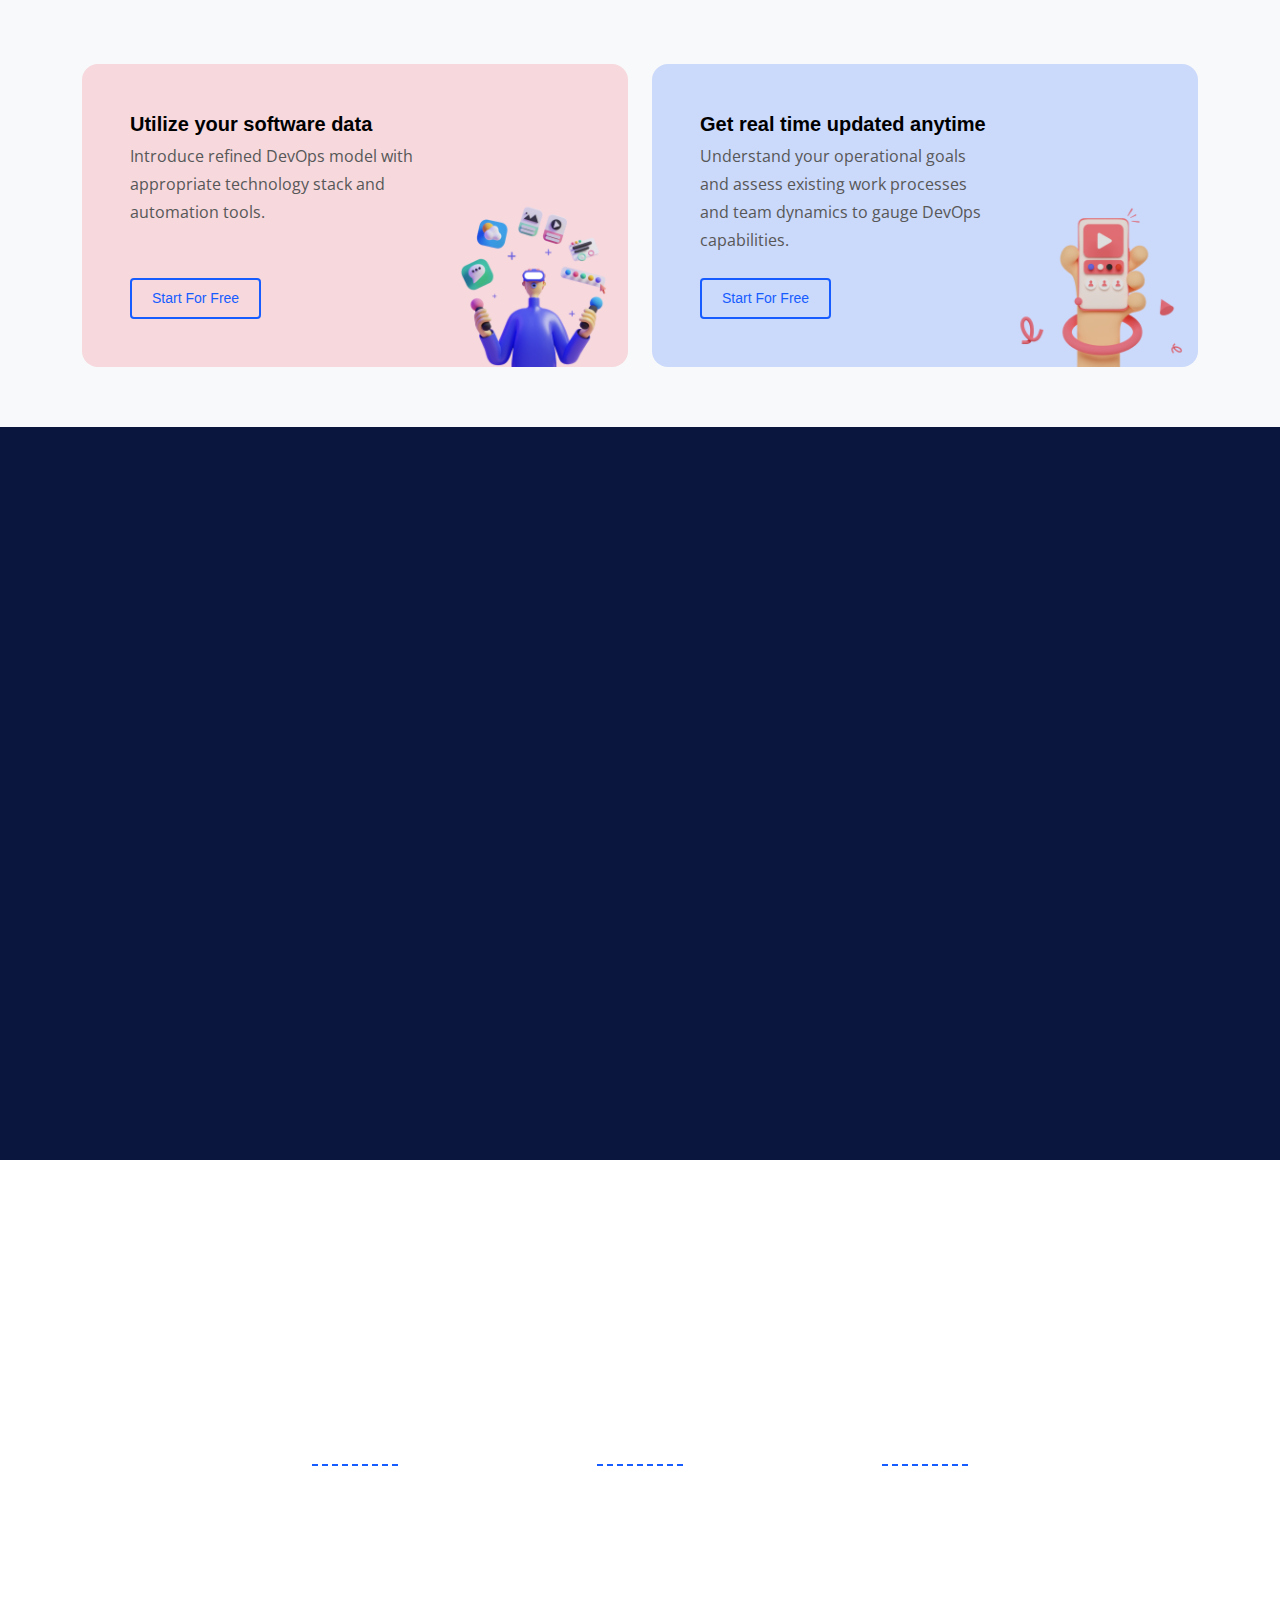
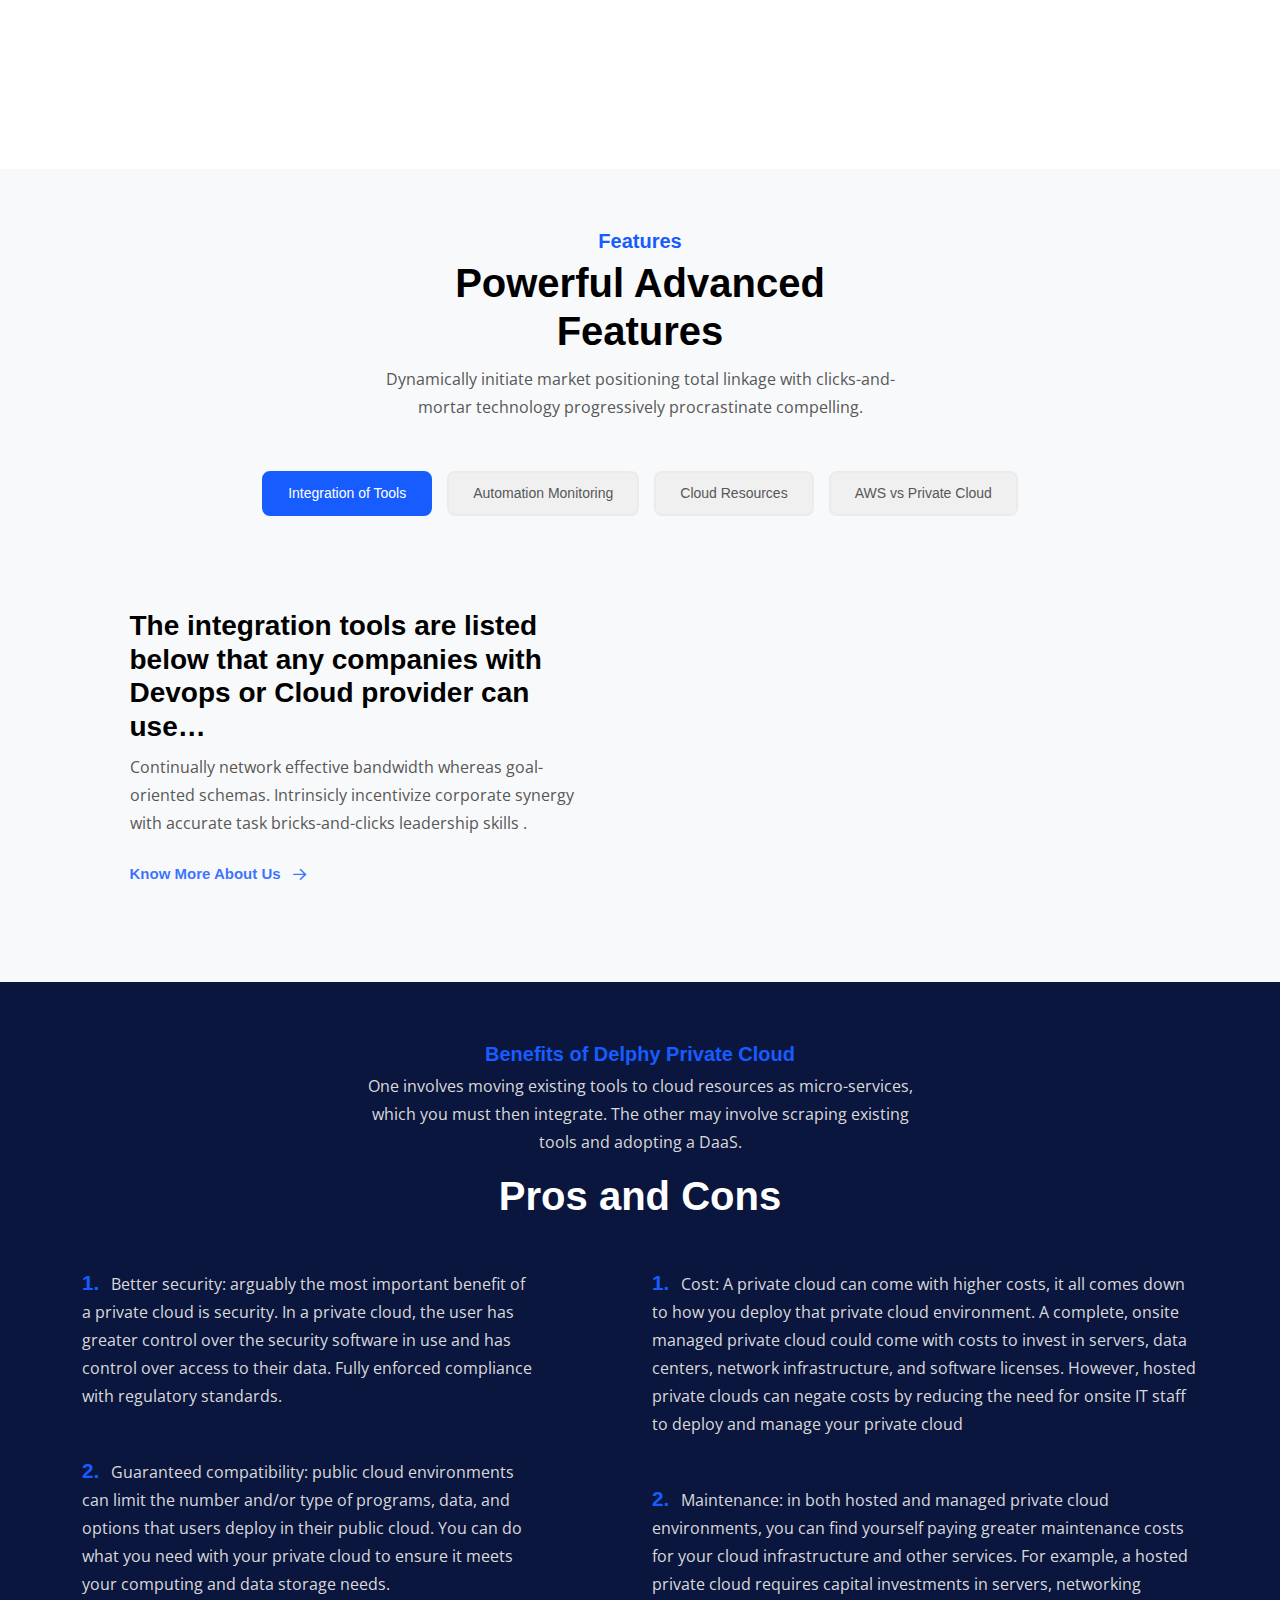
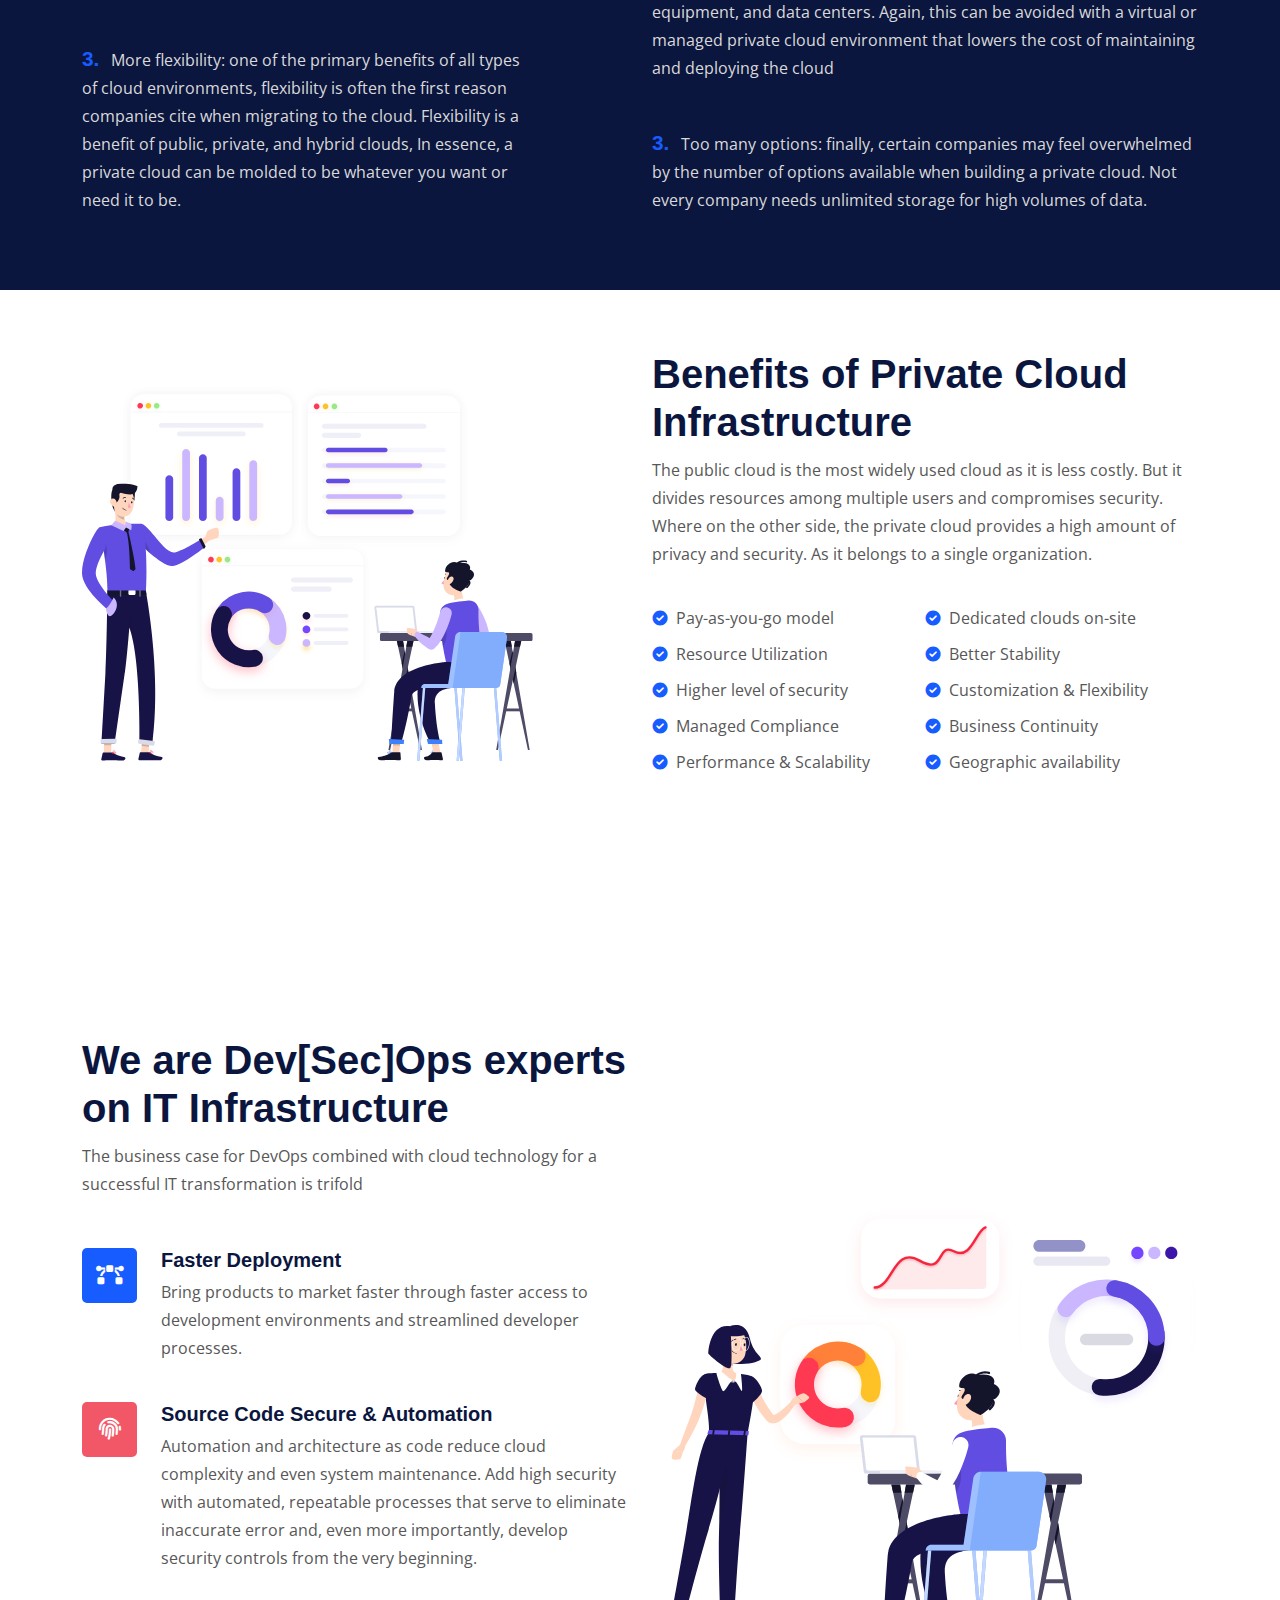
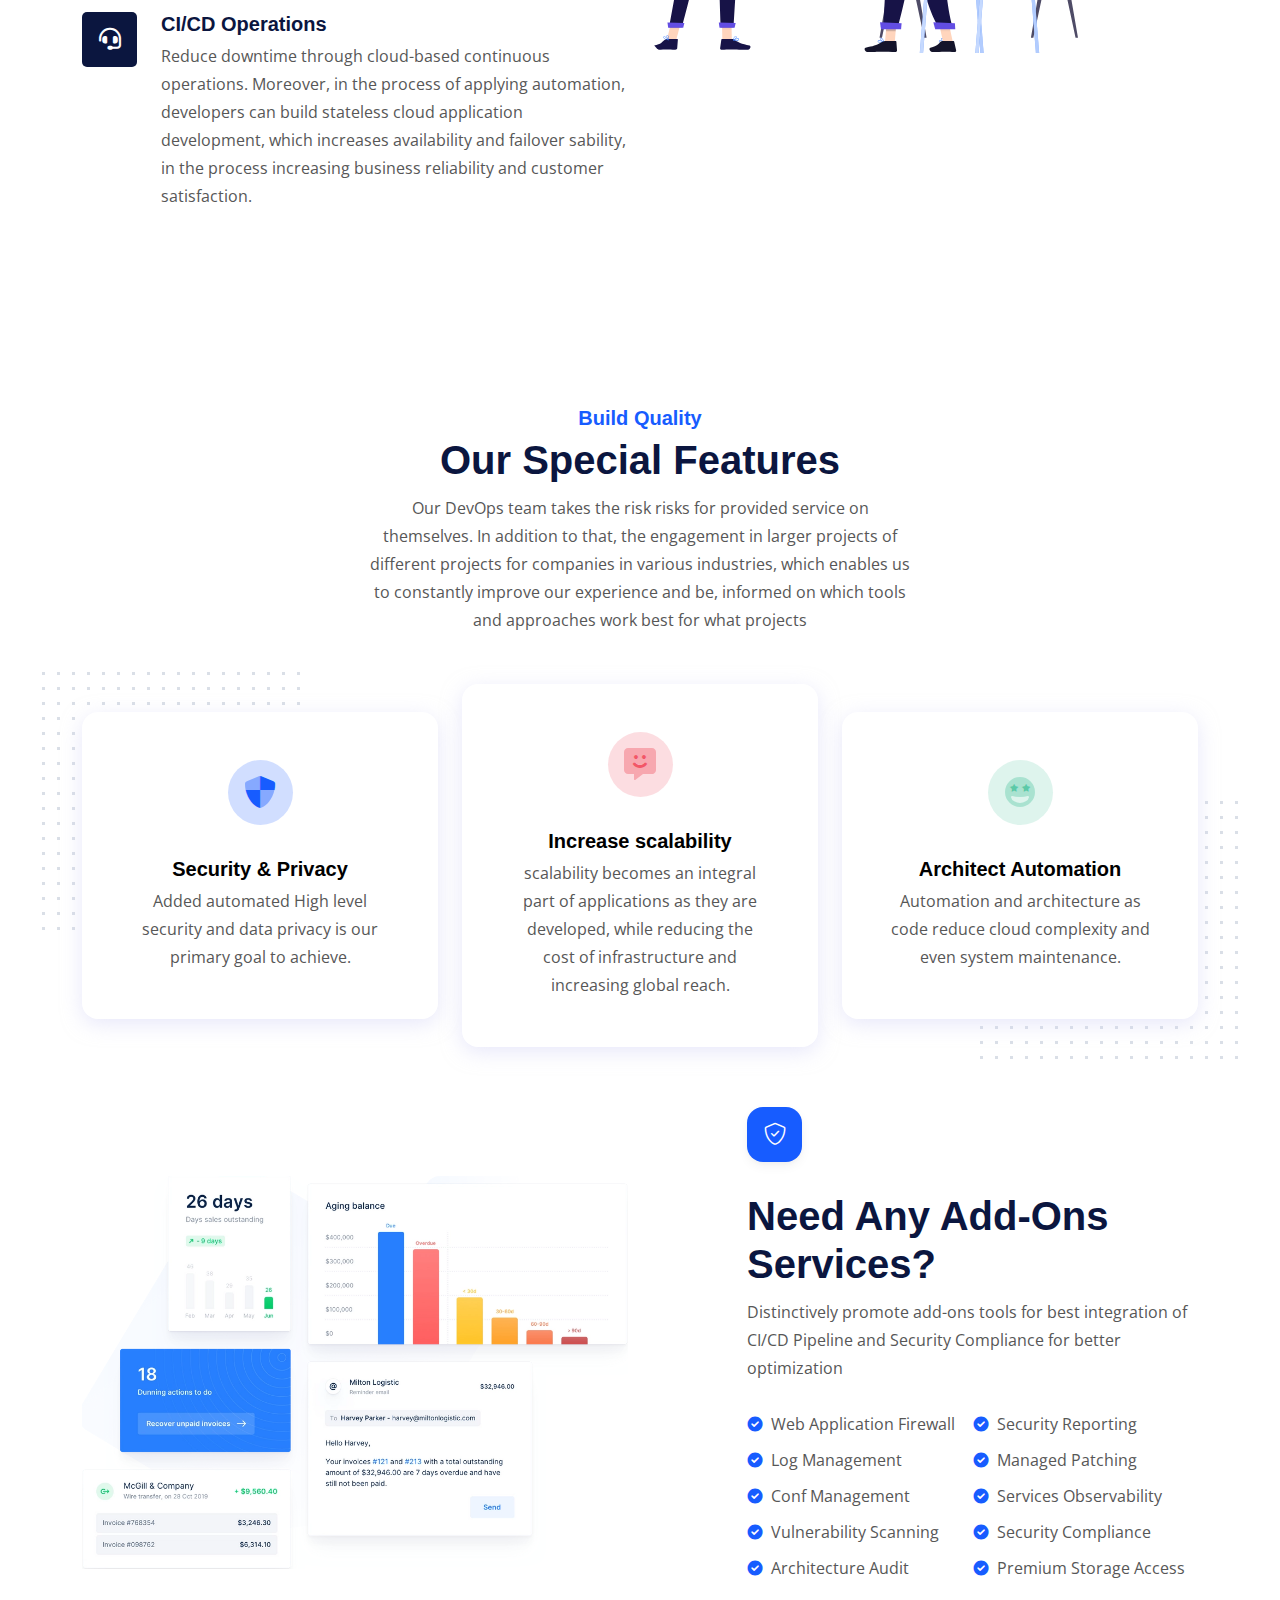
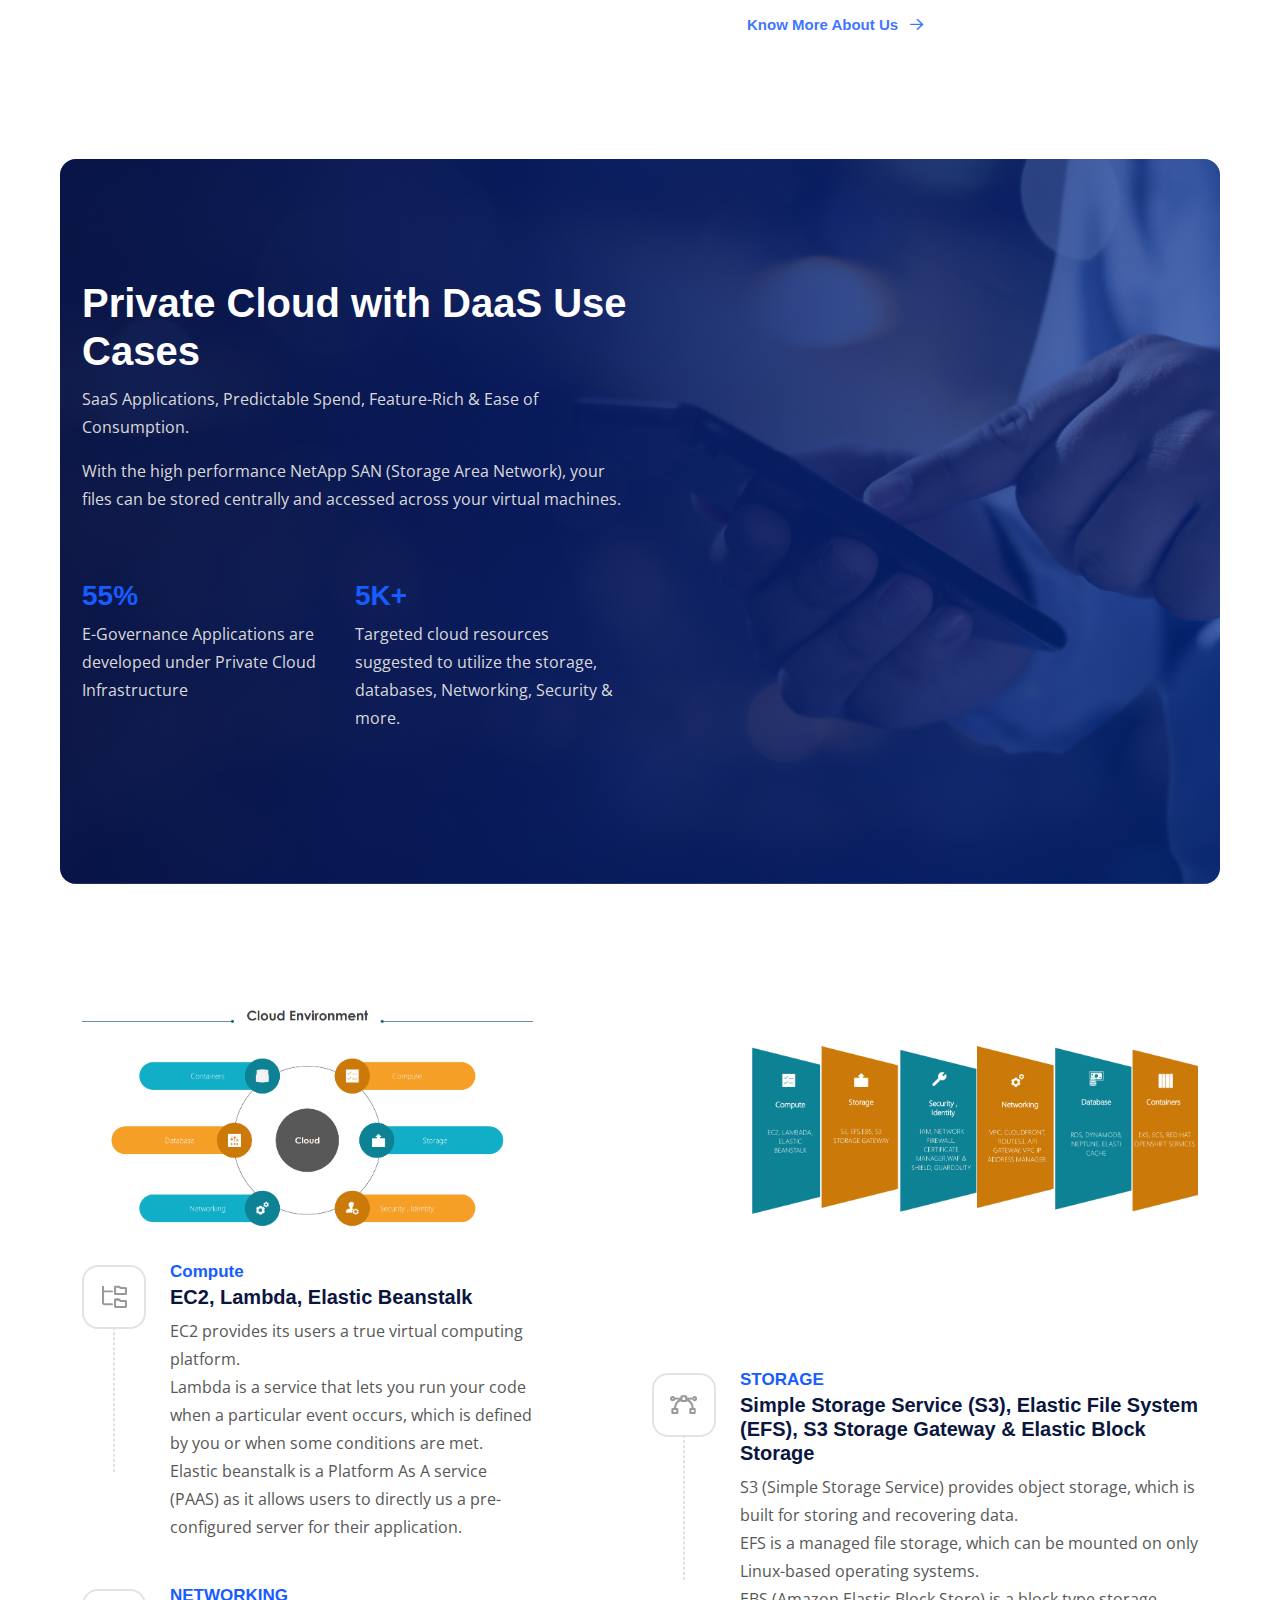
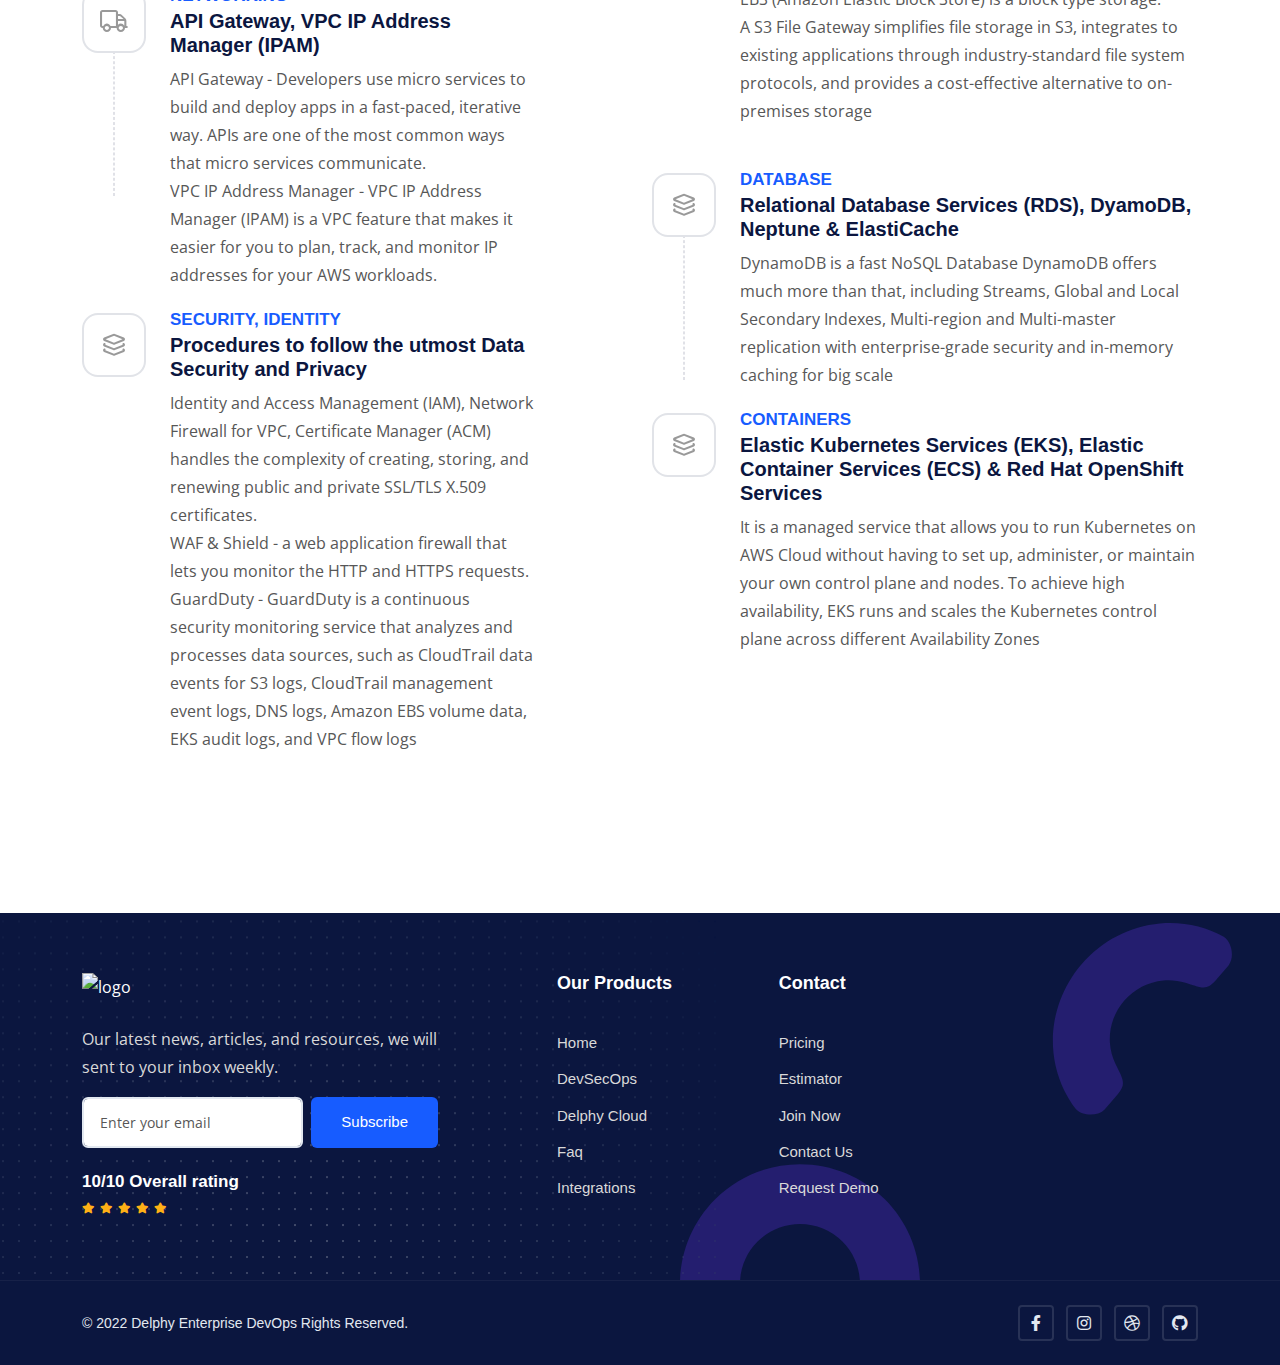
==== commit 82460df3: "common update in all the pages" ====
--- a/delphy-cloud.html
+++ b/delphy-cloud.html
@@ -63,7 +63,7 @@
                 <div class="container d-flex align-items-center justify-content-lg-between position-relative">
                     <a href="index.html" class="navbar-brand d-flex align-items-center mb-md-0 text-decoration-none">
                         <img src="assets/img/logo.png" alt="logo" class="img-fluid logo-white" />
-                        <h3 style="padding-top: 6px;">Delphy Enterprise</h3>
+                        <h3 style="font-size: 24px; color: #000000; font-weight: 600;">Delphy Enterprise</h3>
                         <img src="assets/img/logo.png" alt="logo" class="img-fluid logo-color" style="height: 60px;" />
                     </a>
                     <a class="navbar-toggler position-absolute right-0 border-0" href="#offcanvasWithBackdrop" role="button">
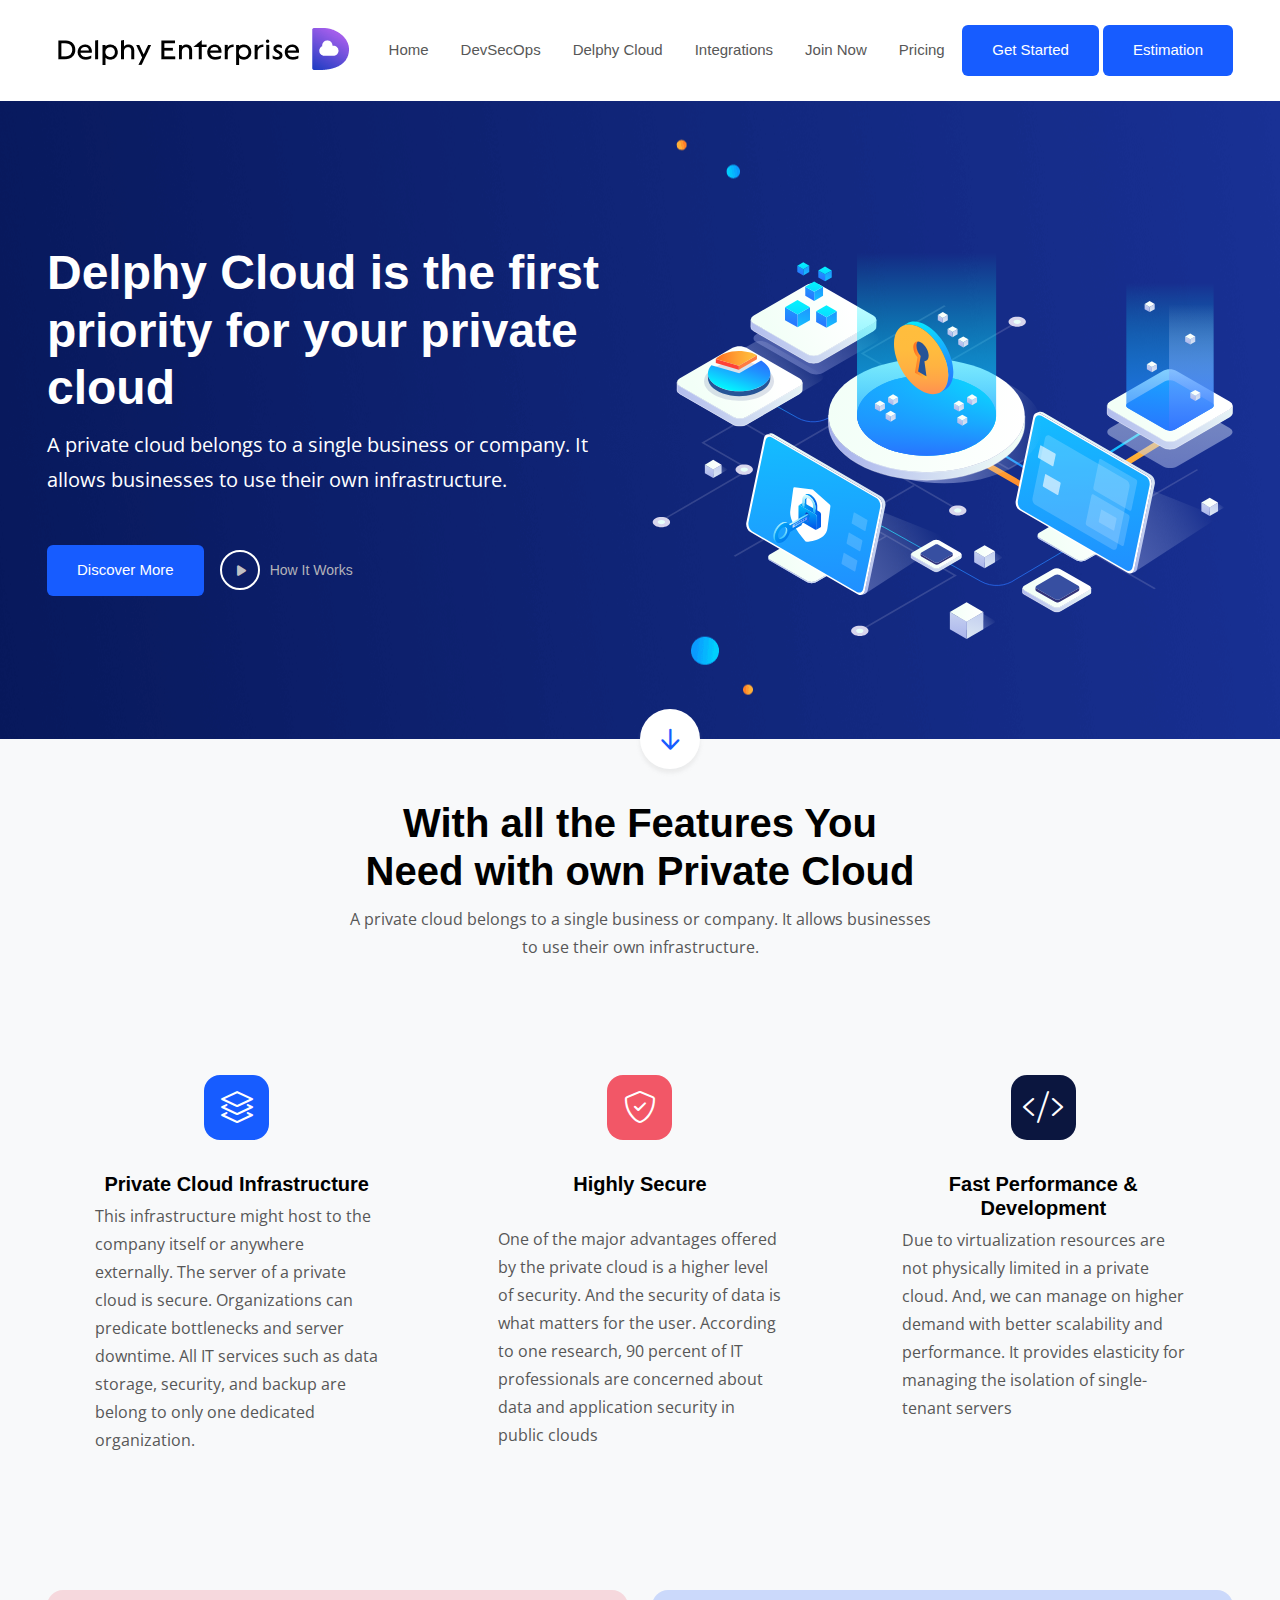
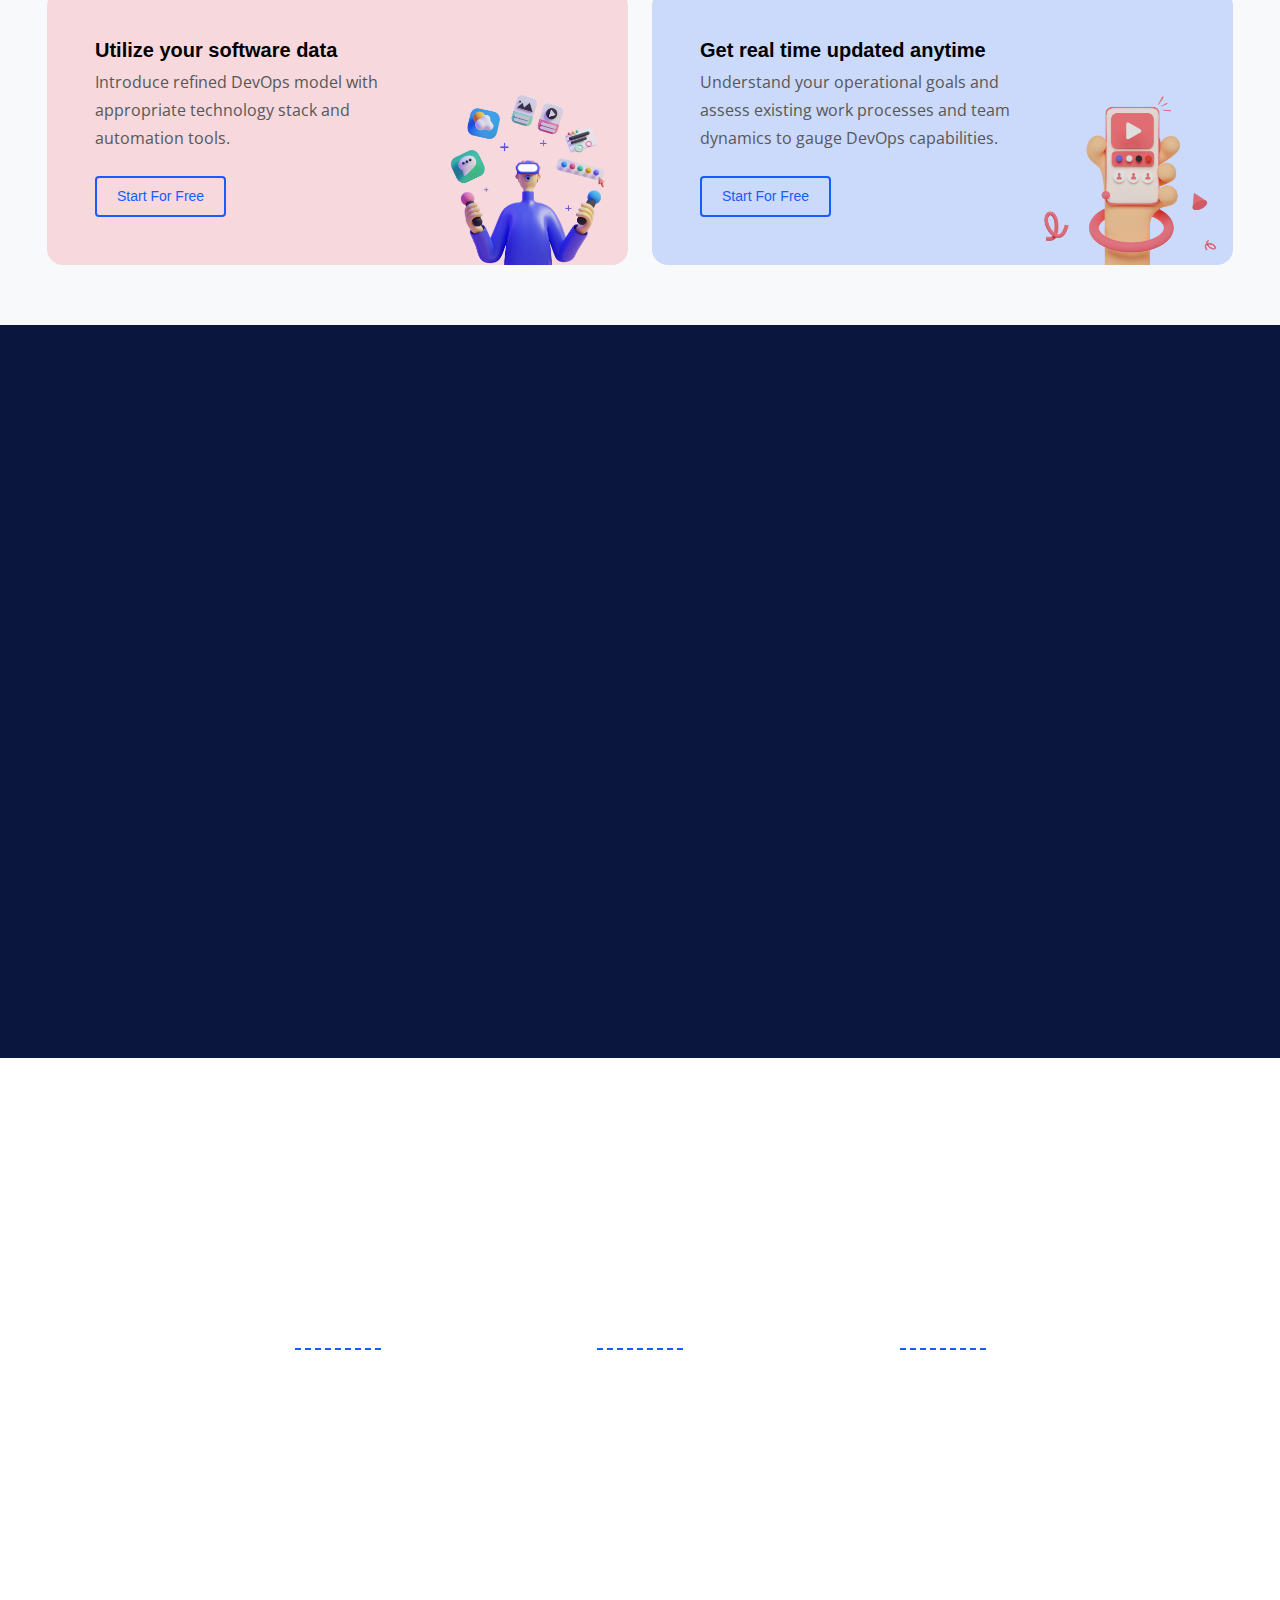
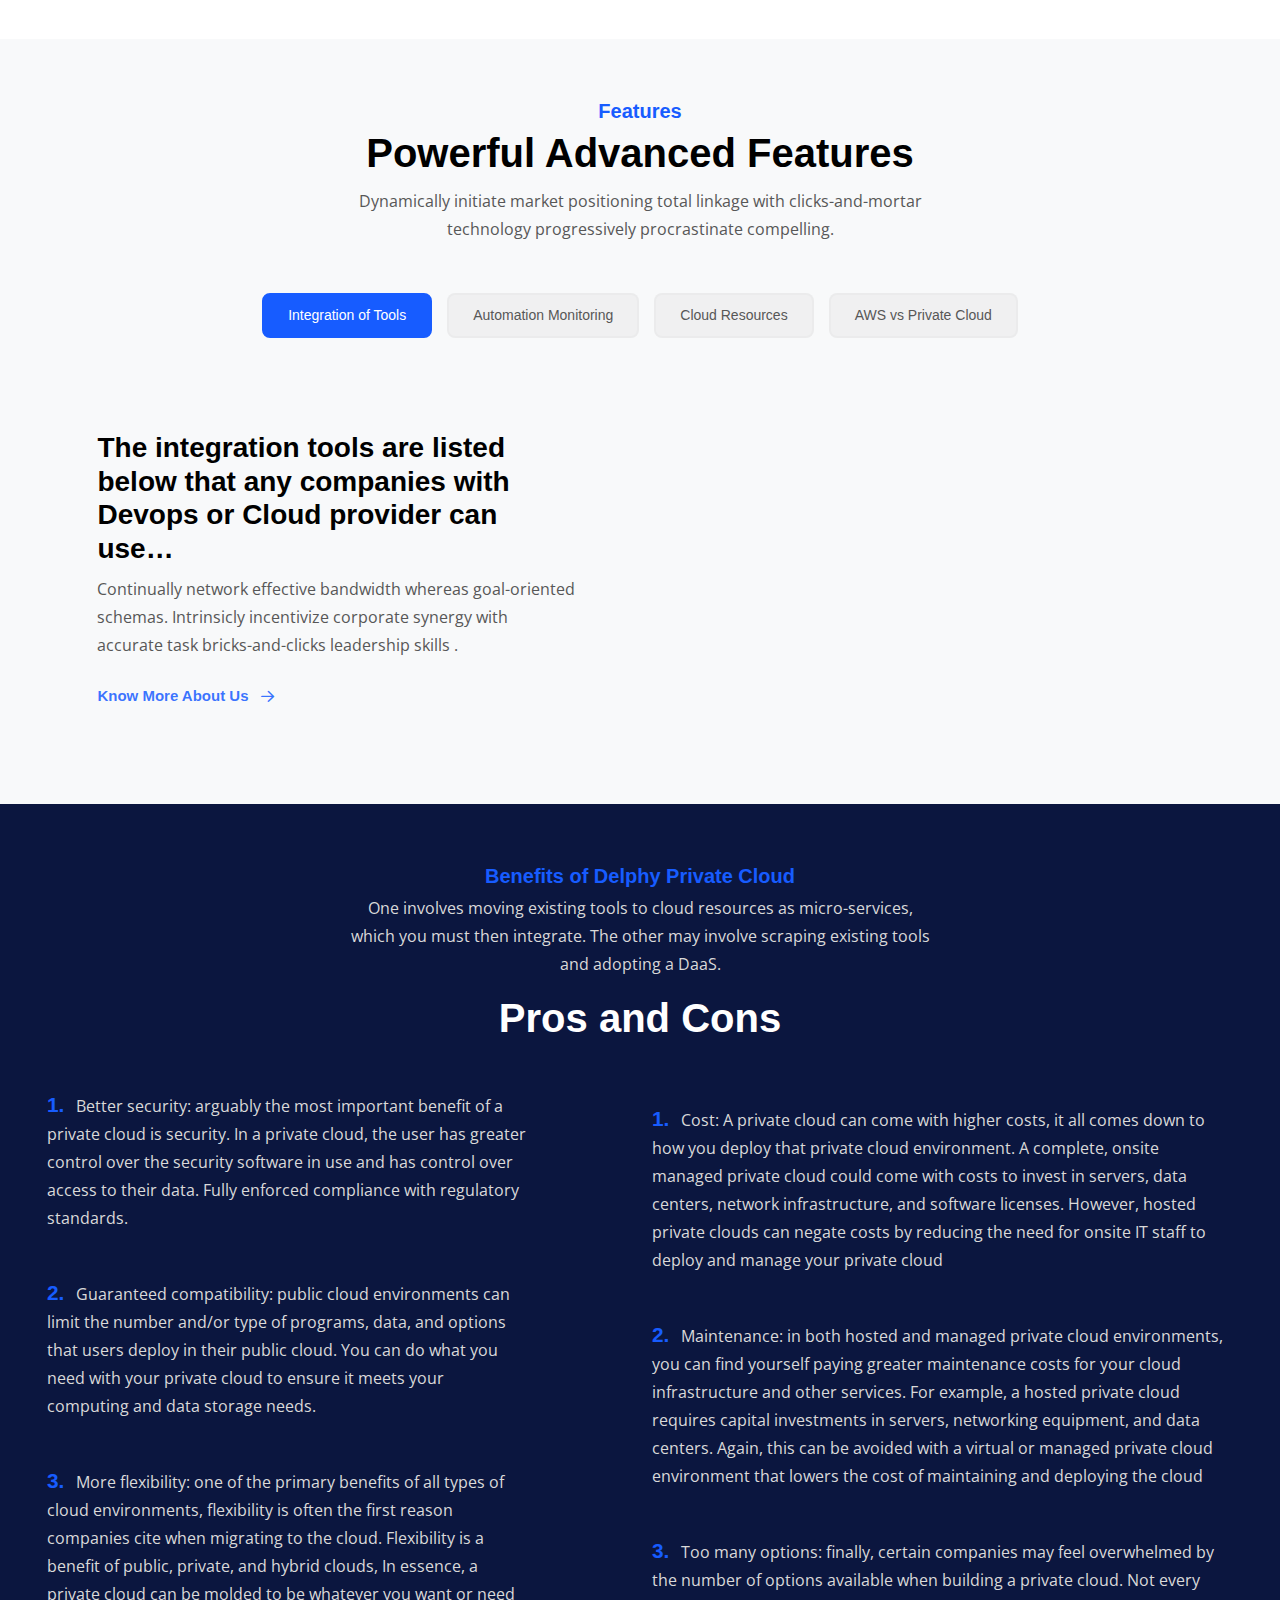
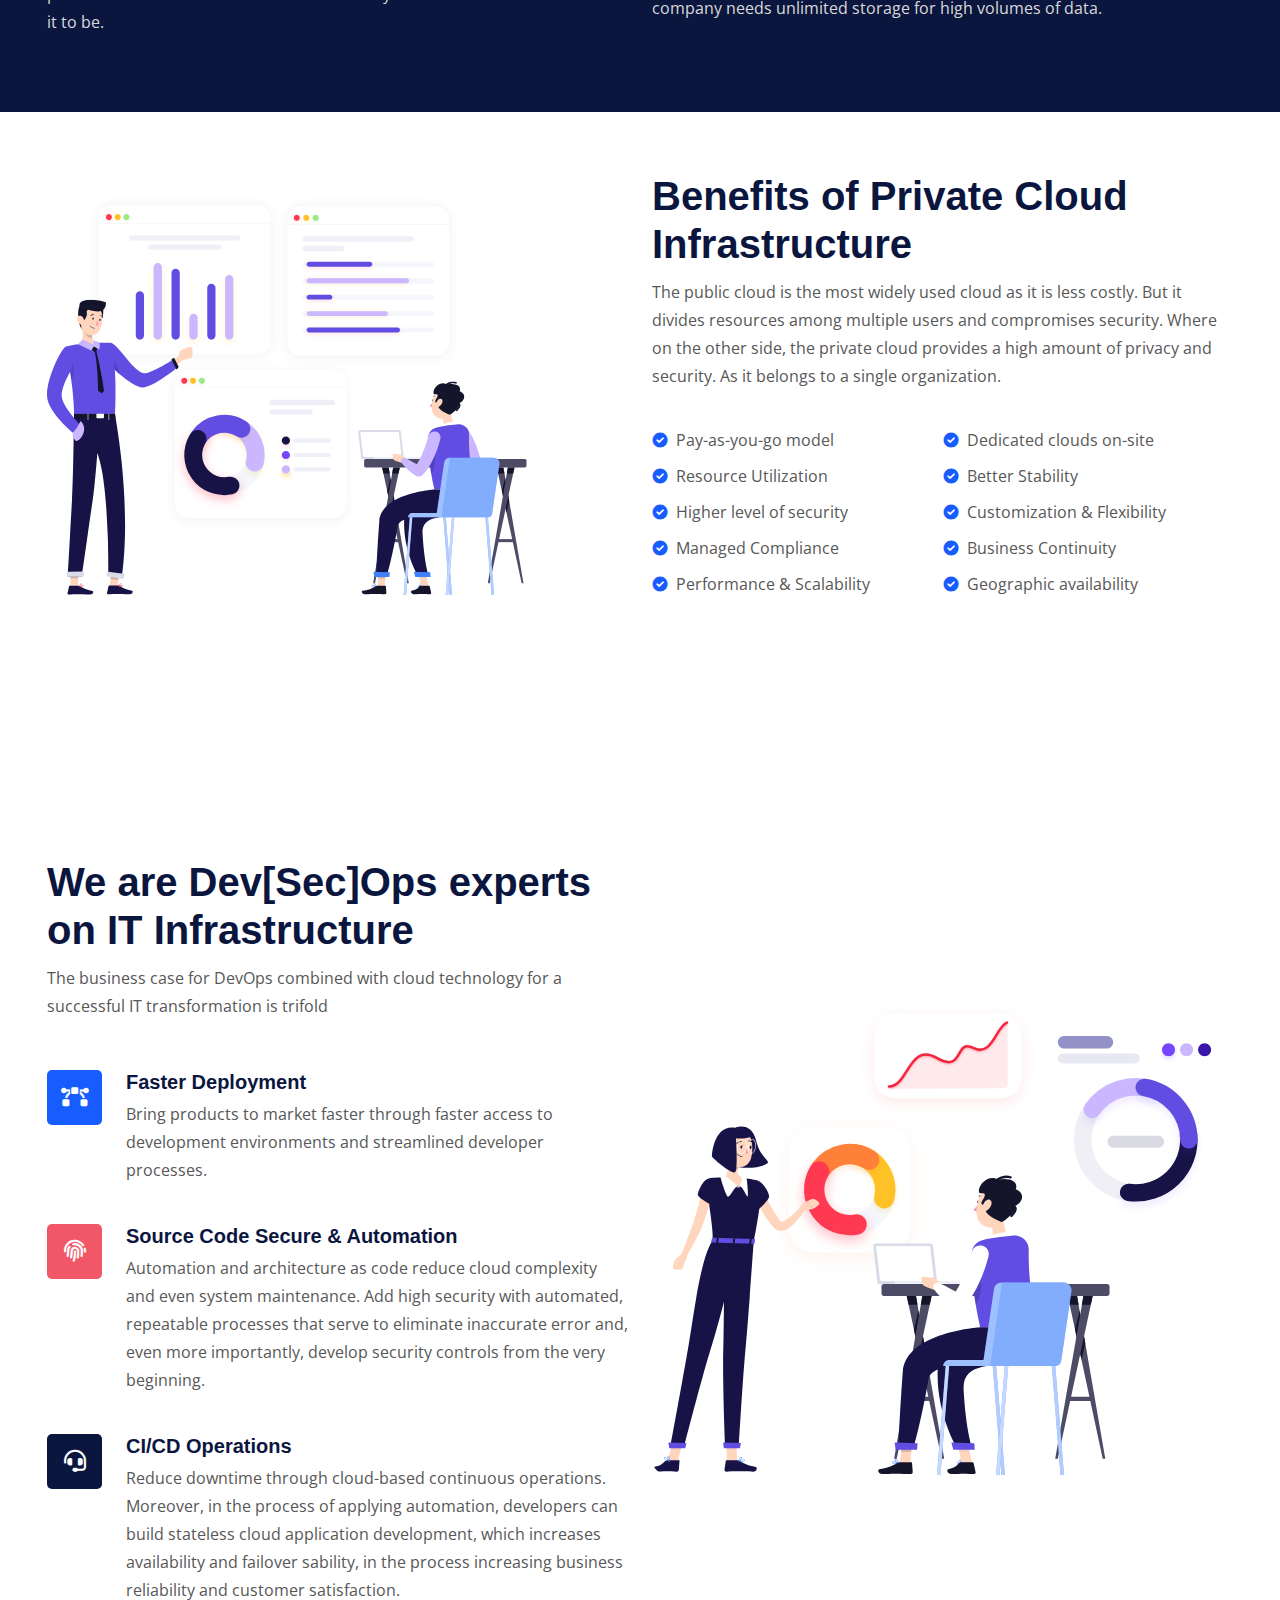
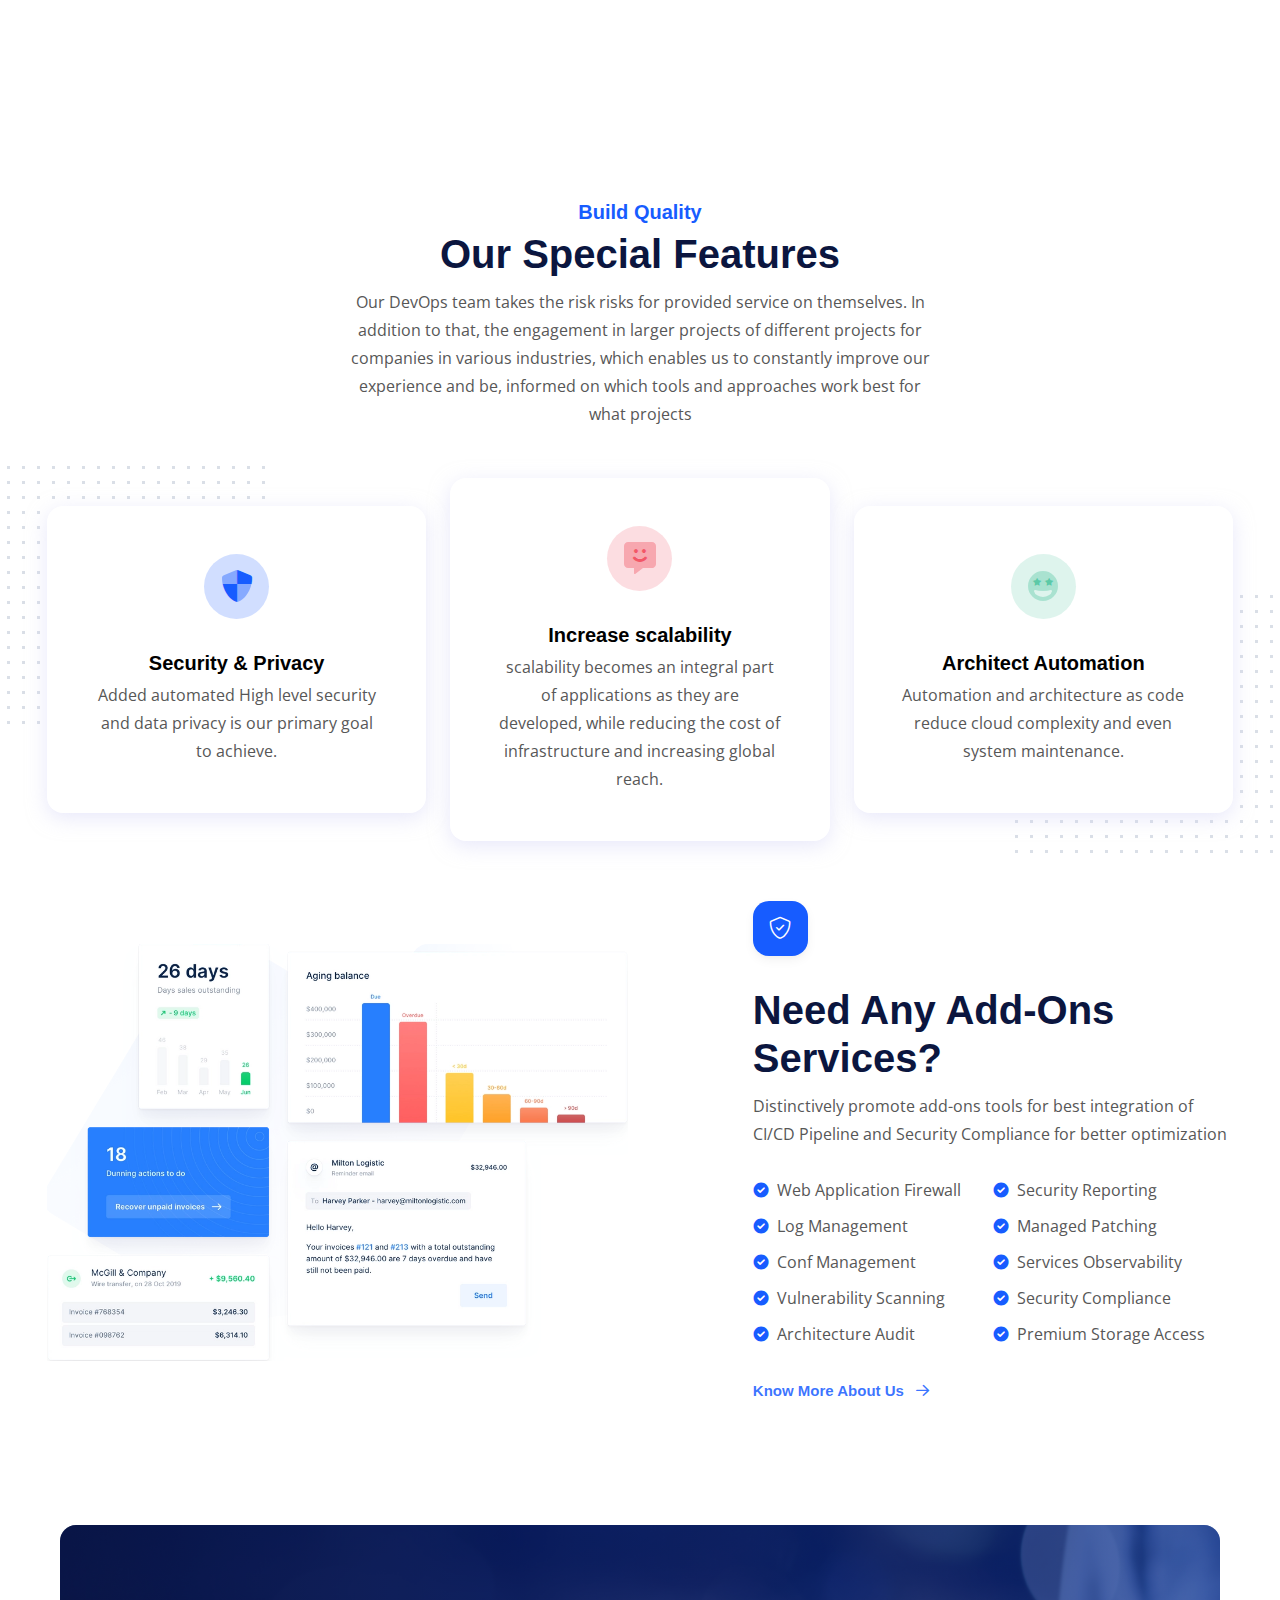
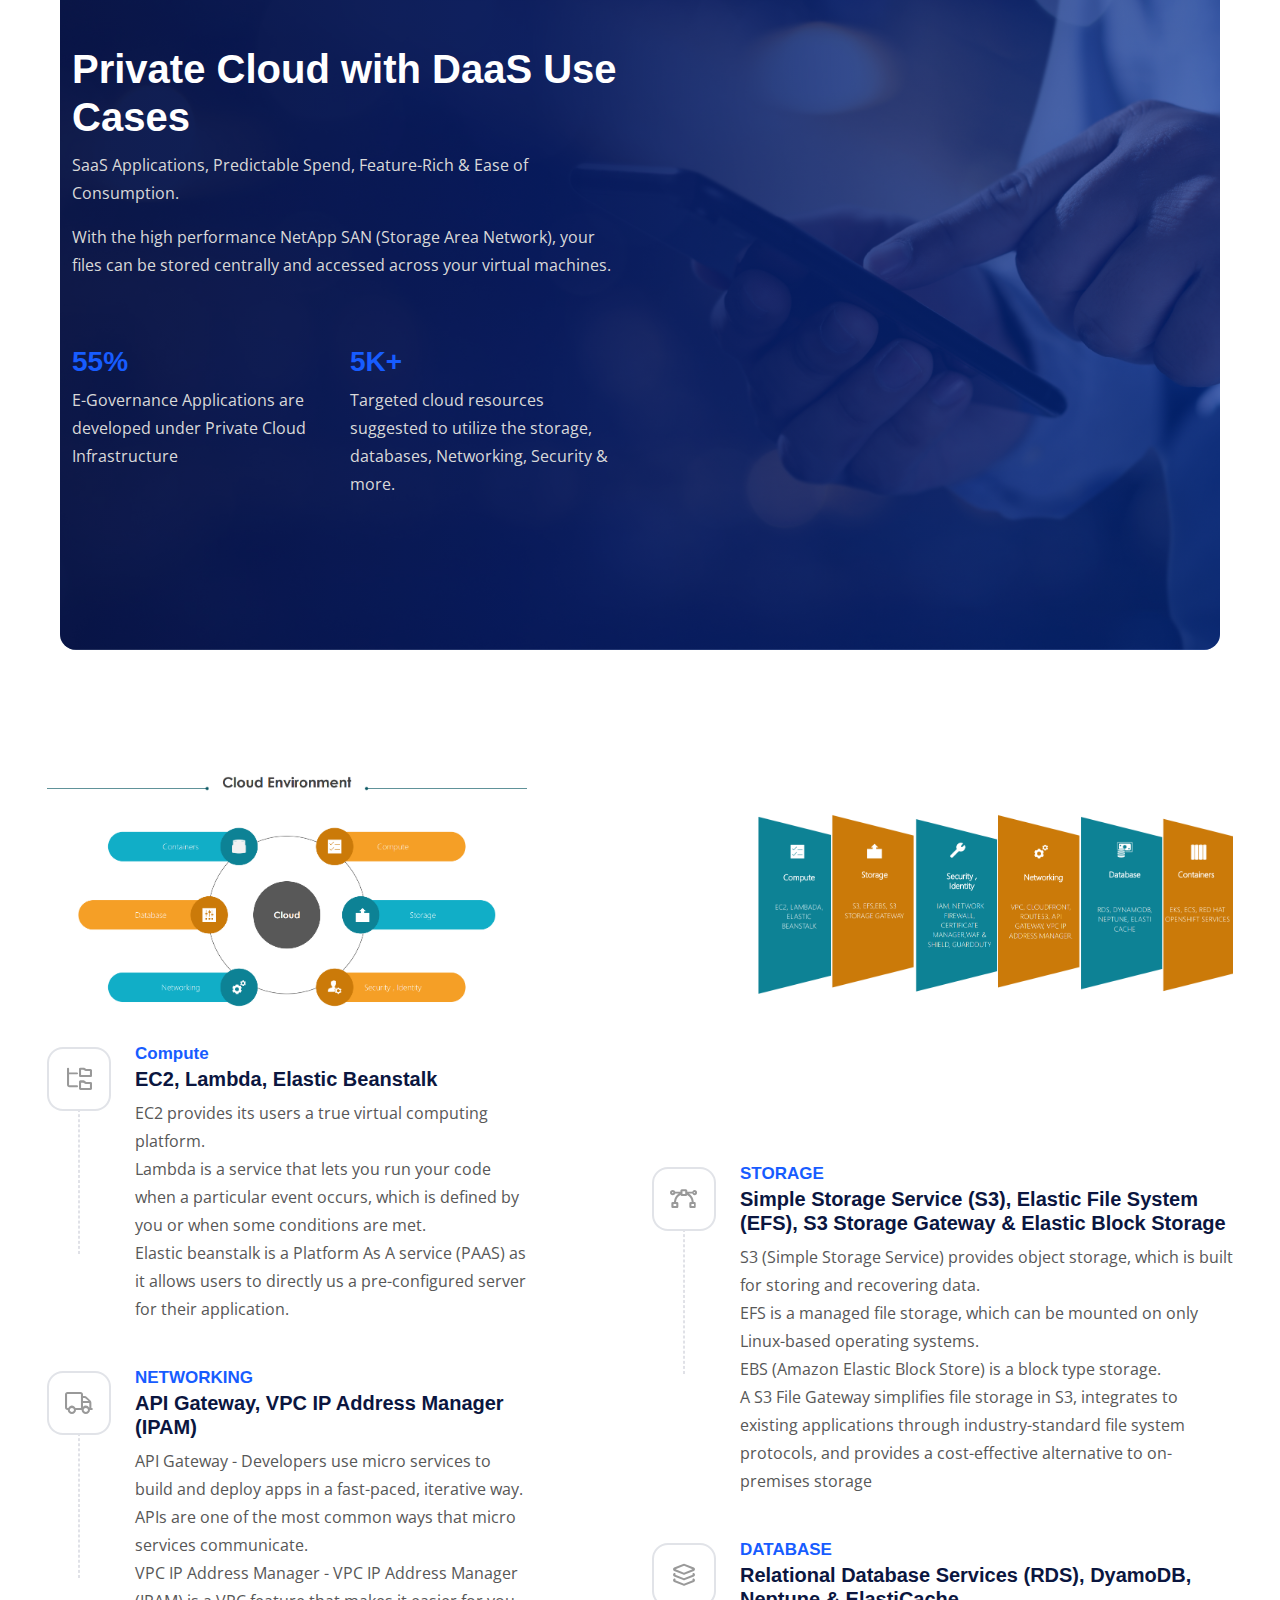
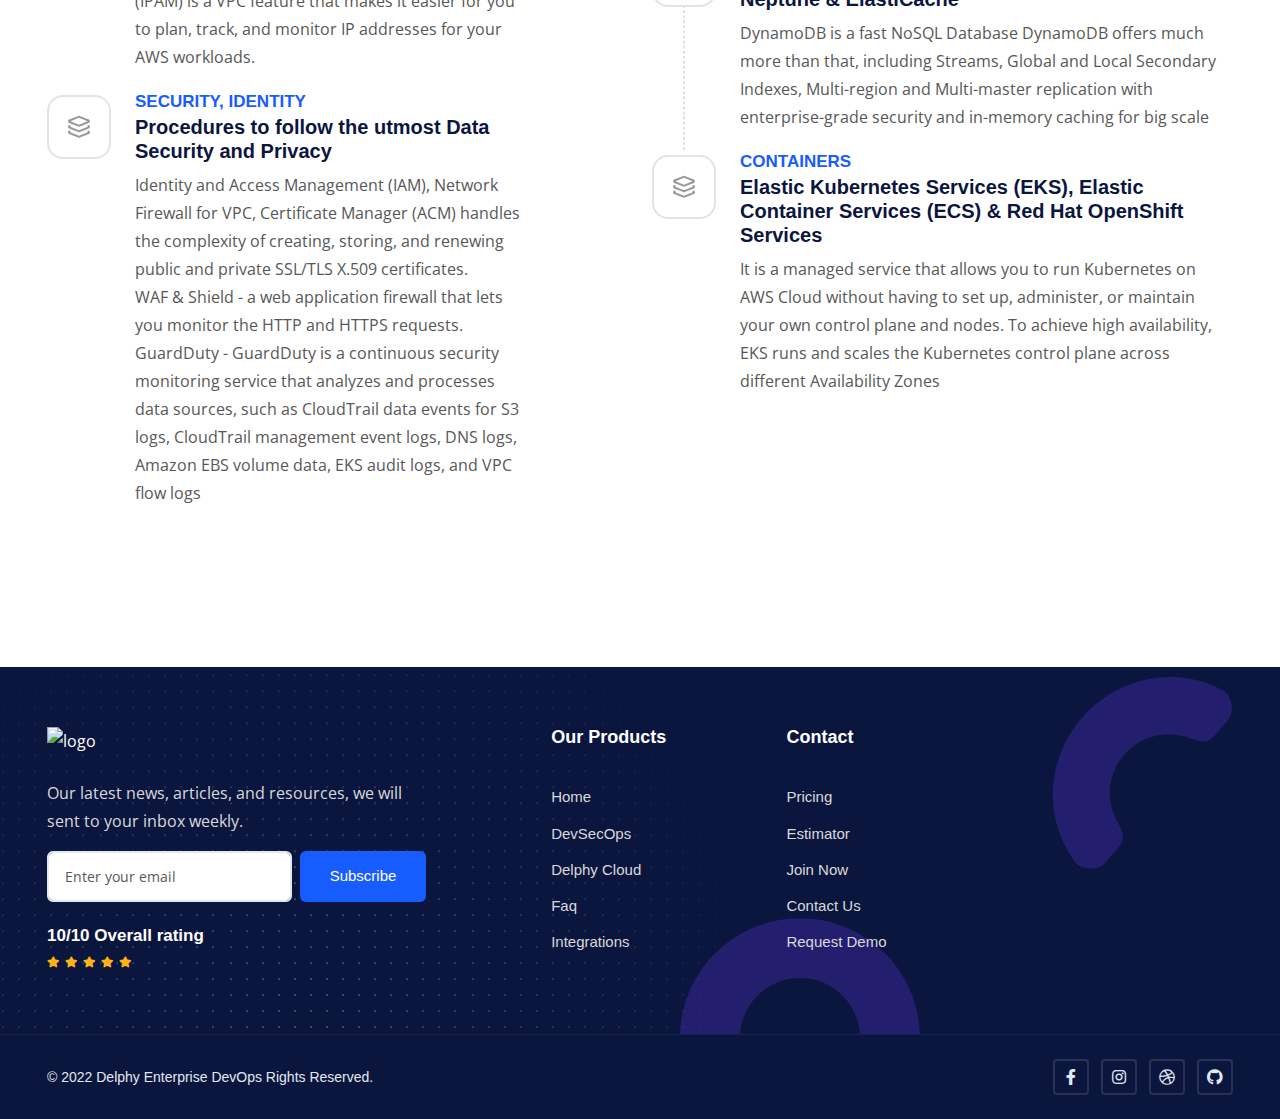
==== commit 48713ddf: "Inserted the tables" ====
--- a/delphy-cloud.html
+++ b/delphy-cloud.html
@@ -62,9 +62,9 @@
             <nav class="navbar navbar-expand-xl navbar-light sticky-header" style="padding: 12px 0px;">
                 <div class="container d-flex align-items-center justify-content-lg-between position-relative">
                     <a href="index.html" class="navbar-brand d-flex align-items-center mb-md-0 text-decoration-none">
-                        <img src="assets/img/logo.png" alt="logo" class="img-fluid logo-white" />
-                        <h3 style="font-size: 24px; color: #000000; font-weight: 600;">Delphy Enterprise</h3>
-                        <img src="assets/img/logo.png" alt="logo" class="img-fluid logo-color" style="height: 60px;" />
+                        <!-- <img src="assets/img/logo.png" alt="logo" class="img-fluid logo-white" />
+                        <h3 style="font-size: 24px; color: #000000; font-weight: 600;margin-left: -25px;">Delphy Enterprise</h3> -->
+                        <img src="assets/img/logo.png" alt="logo" class="img-fluid logo-color"  />
                     </a>
                     <a class="navbar-toggler position-absolute right-0 border-0" href="#offcanvasWithBackdrop" role="button">
                         <span class="far fa-bars" data-bs-toggle="offcanvas" data-bs-target="#offcanvasWithBackdrop" aria-controls="offcanvasWithBackdrop"></span>
--- a/assets/css/main.css
+++ b/assets/css/main.css
@@ -28289,7 +28289,7 @@
 }
 @media (min-width: 1200px) {
   .container-xl, .container-lg, .container-md, .container-sm, .container {
-    max-width: 1140px;
+    max-width: 1210px;
   }
 }
 @media (min-width: 1400px) {
@@ -29742,7 +29742,8 @@
   border-color: var(--bs-table-border-color);
 }
 .table > :not(caption) > * > * {
-  padding: 0.5rem 0.5rem;
+  /* padding: 0.5rem 0.5rem; */
+  padding: 20px;
   background-color: var(--bs-table-bg);
   border-bottom-width: 1px;
   -webkit-box-shadow: inset 0 0 0 9999px var(--bs-table-accent-bg);
@@ -51525,6 +51526,29 @@
           box-shadow: 0px 20px 80px -10px rgba(0, 108, 236, 0.15);
   border: 1px solid transparent;
 }
+.tah{
+ color: #767a75;
+  font-size: 16px;
+  line-height: 24px;
+  font-family: metropolislight;
+}
+.tabo{
+  color: #000;
+  font-weight: bold;
+}
+.taboh{
+  padding-left: 70px !important;
+}
+.taboh:hover{
+  background-color:#999999;
+  color: #fff;
+  font-weight: bold;
+  width:100px;
+}
+.cma{
+  margin-left: 30px;
+    margin-right: 30px;
+}
 
 /*# sourceMappingURL=scss */
 /*# sourceMappingURL=main.css.map */
